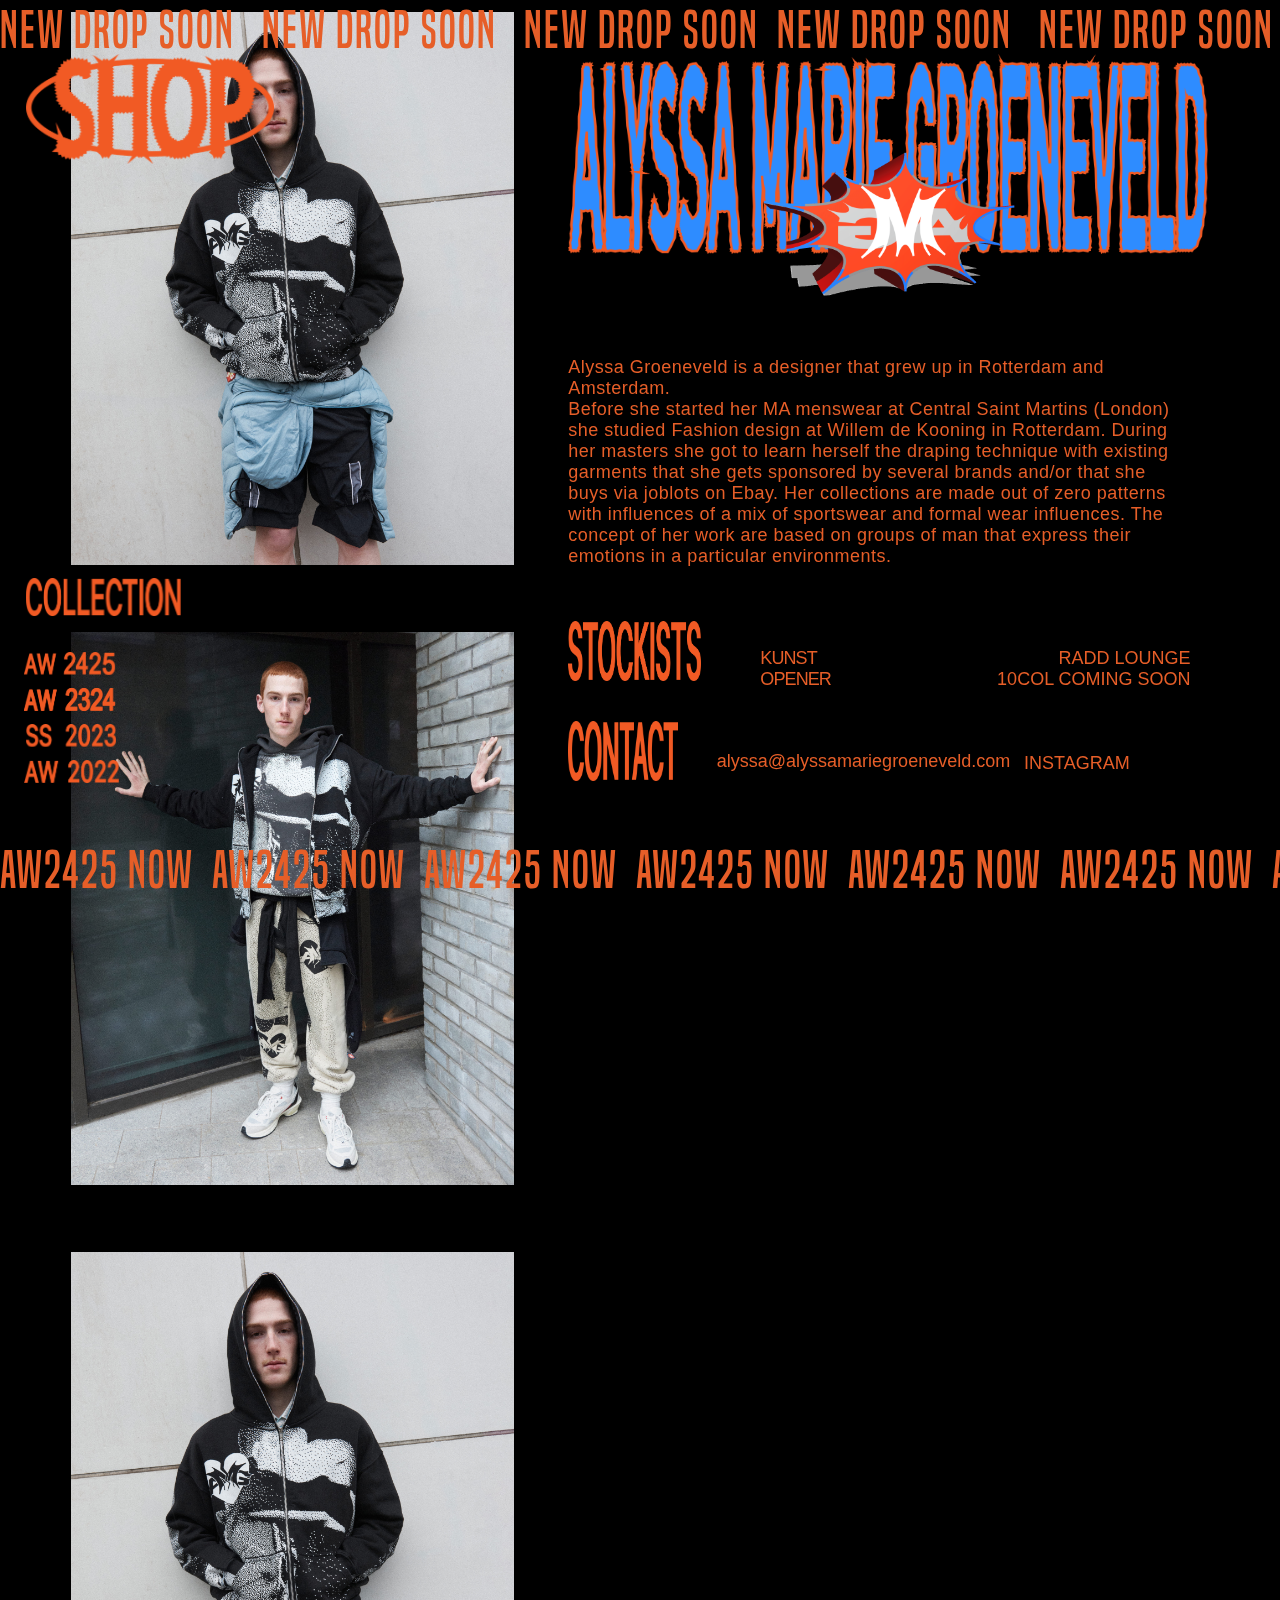
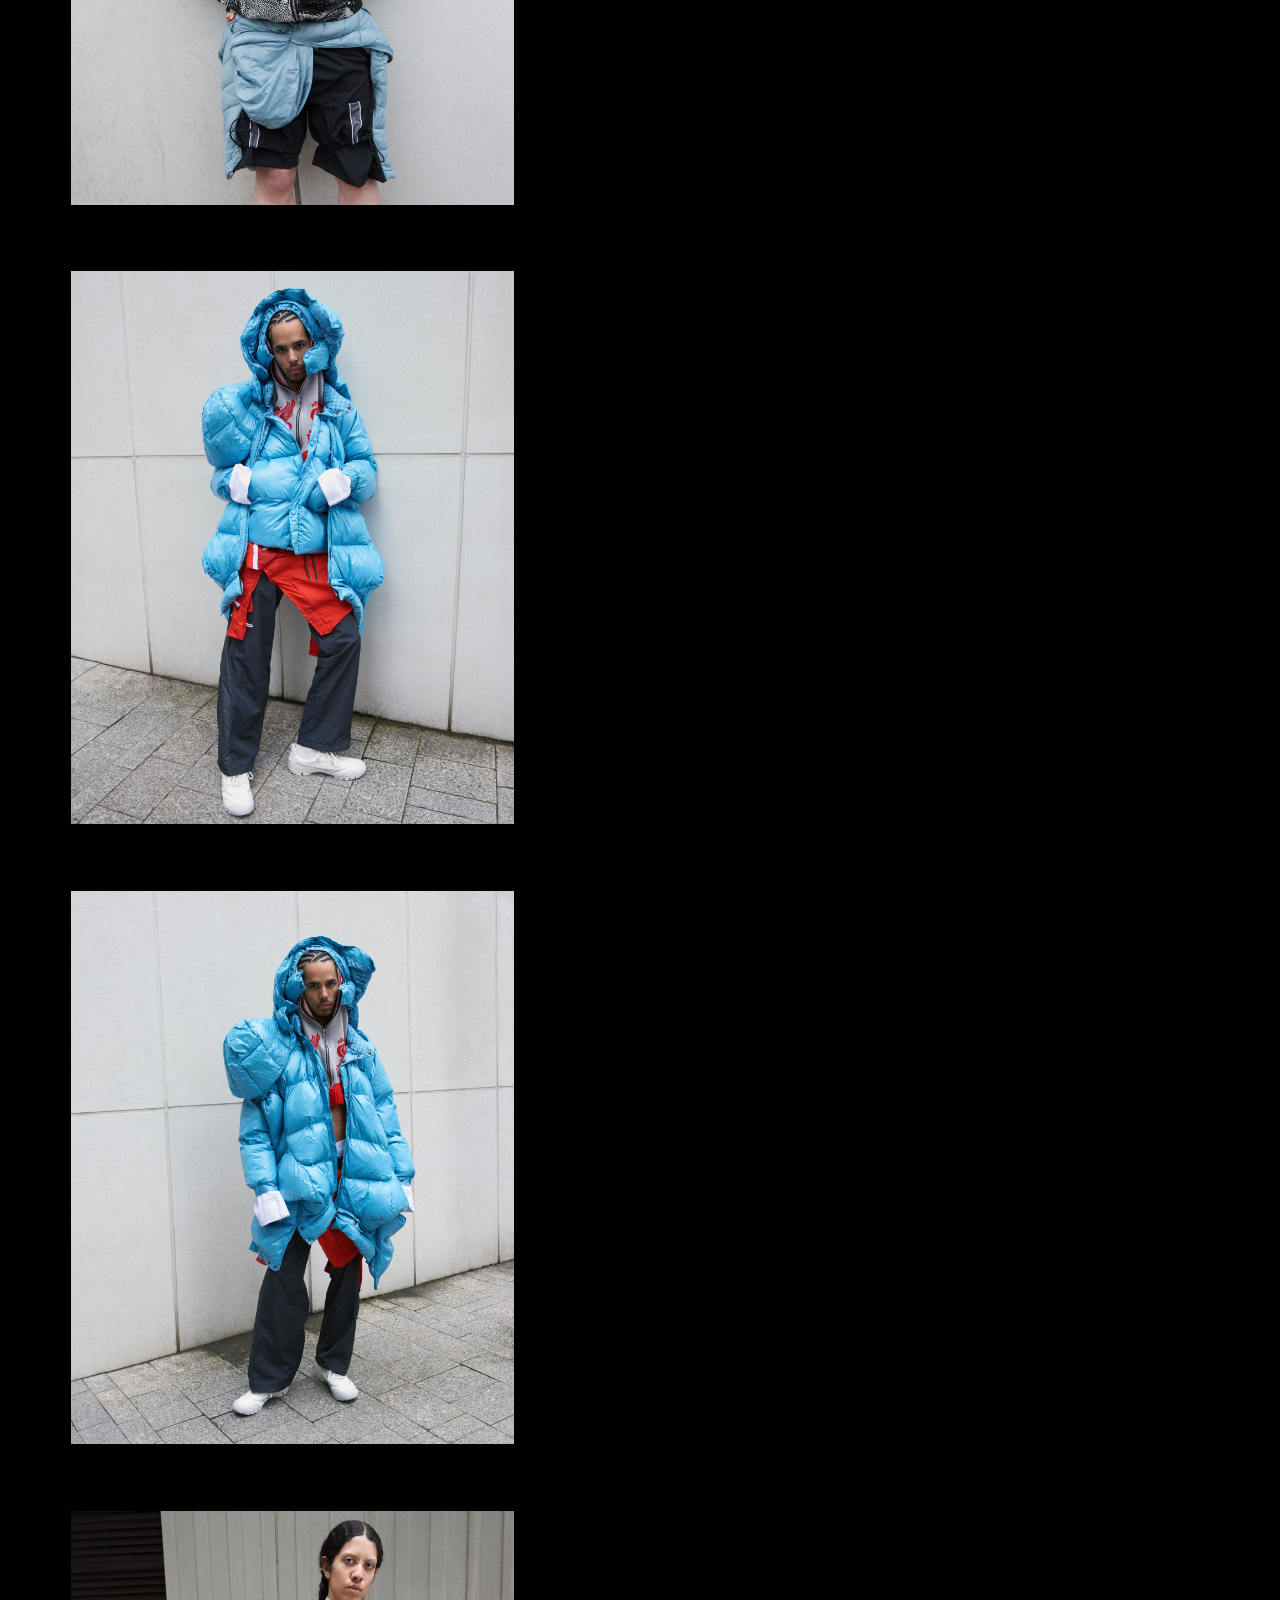
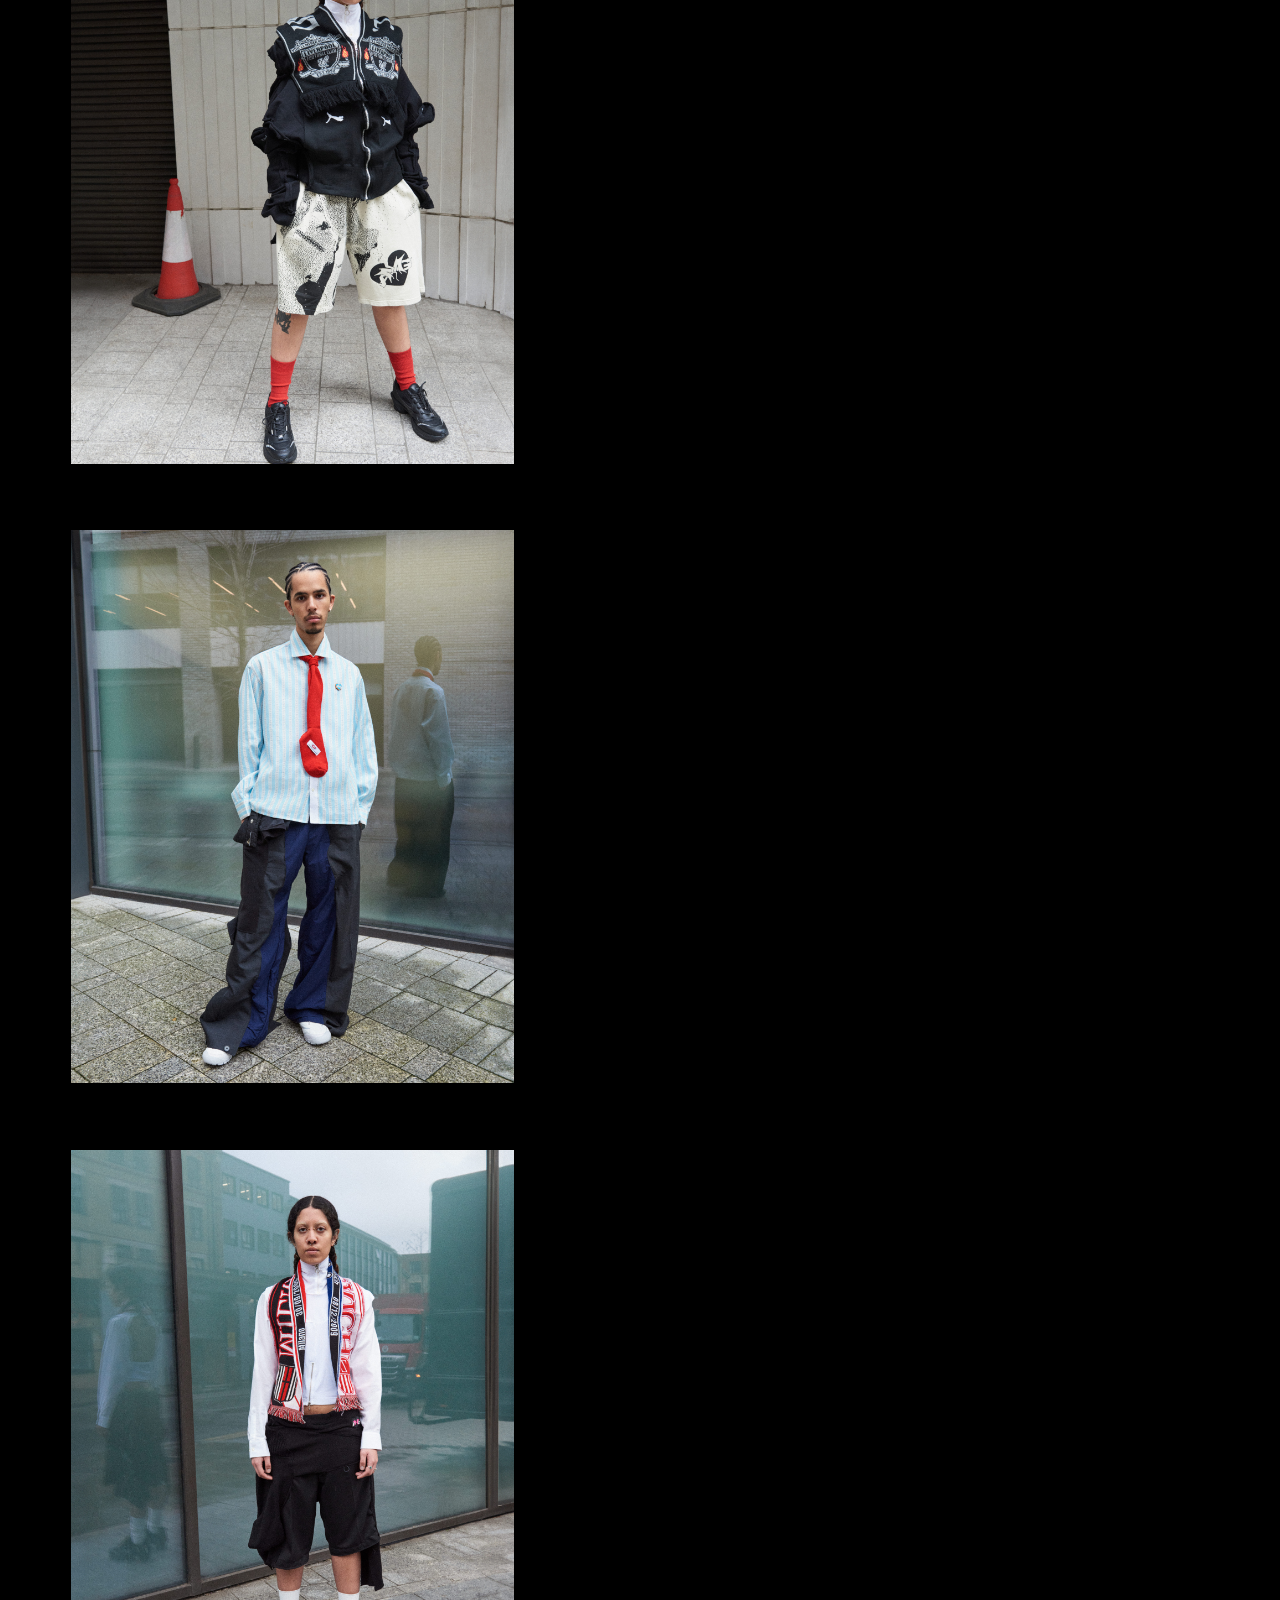
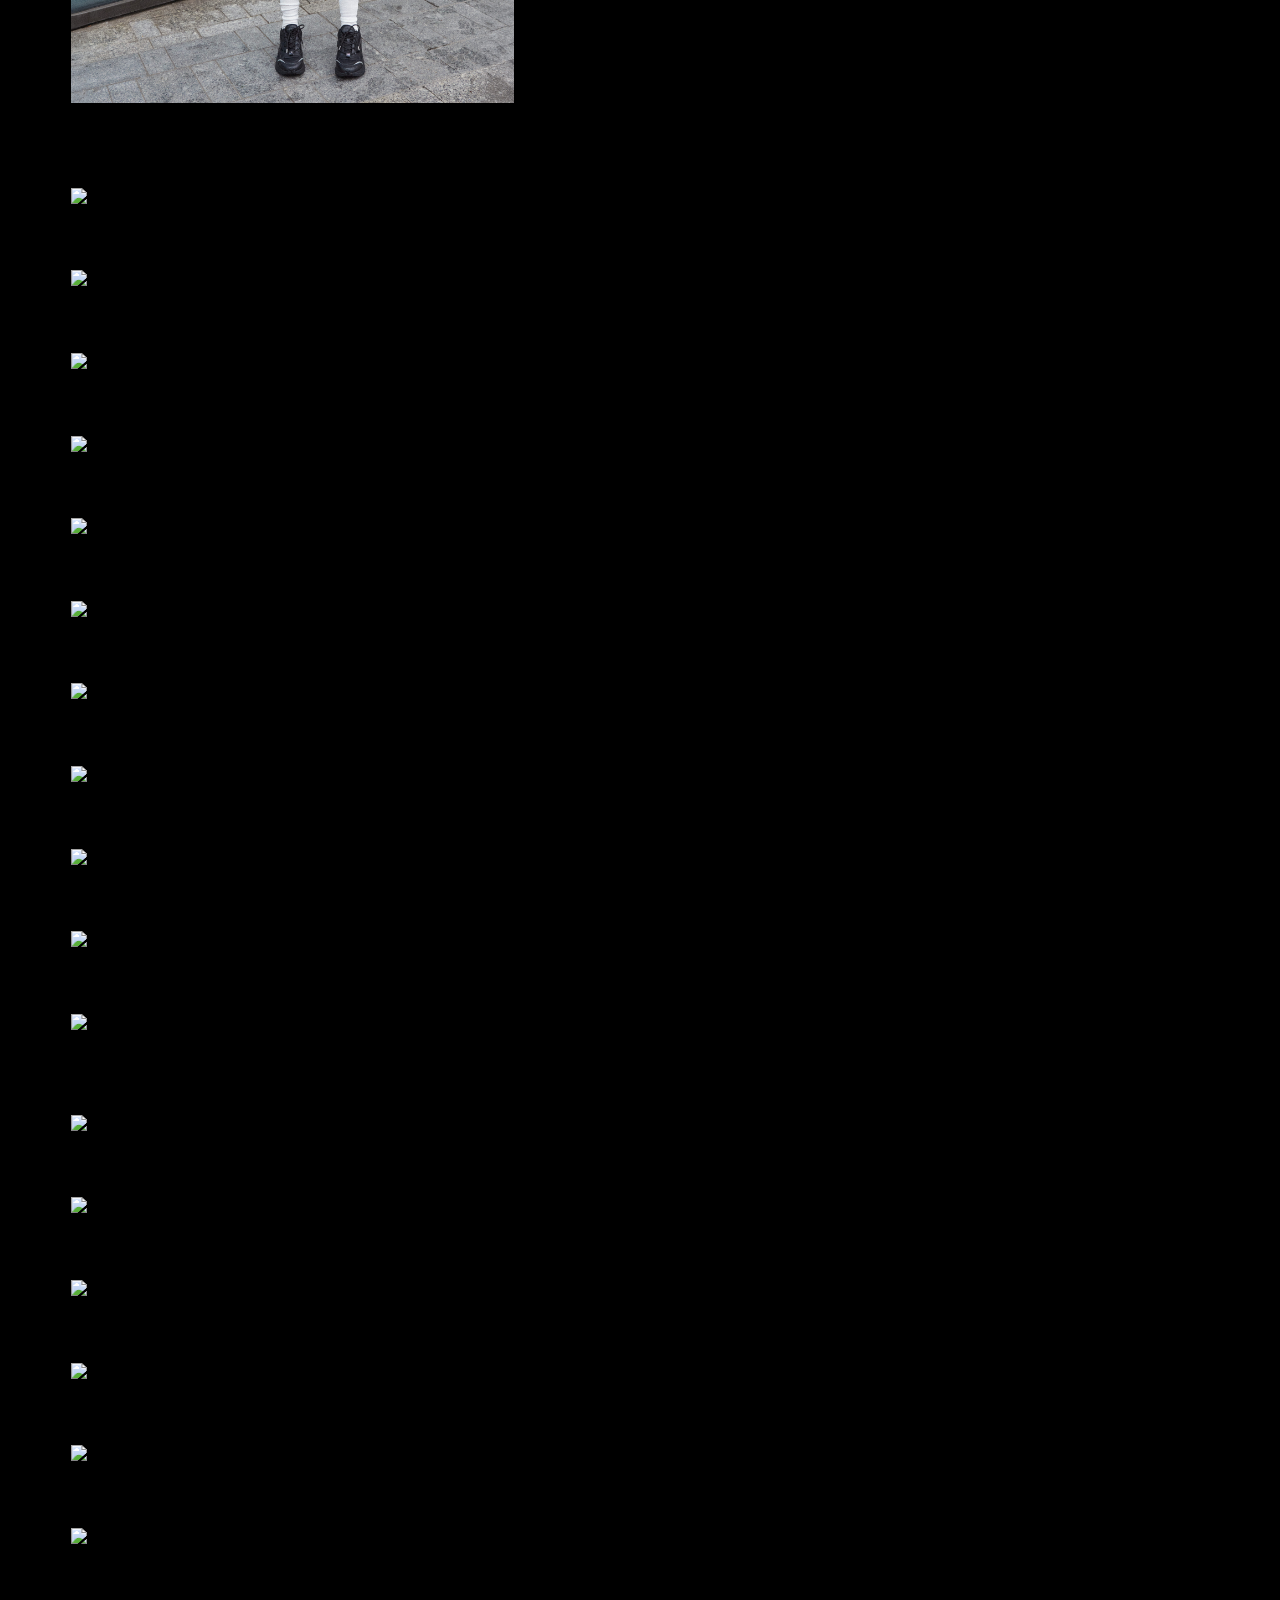
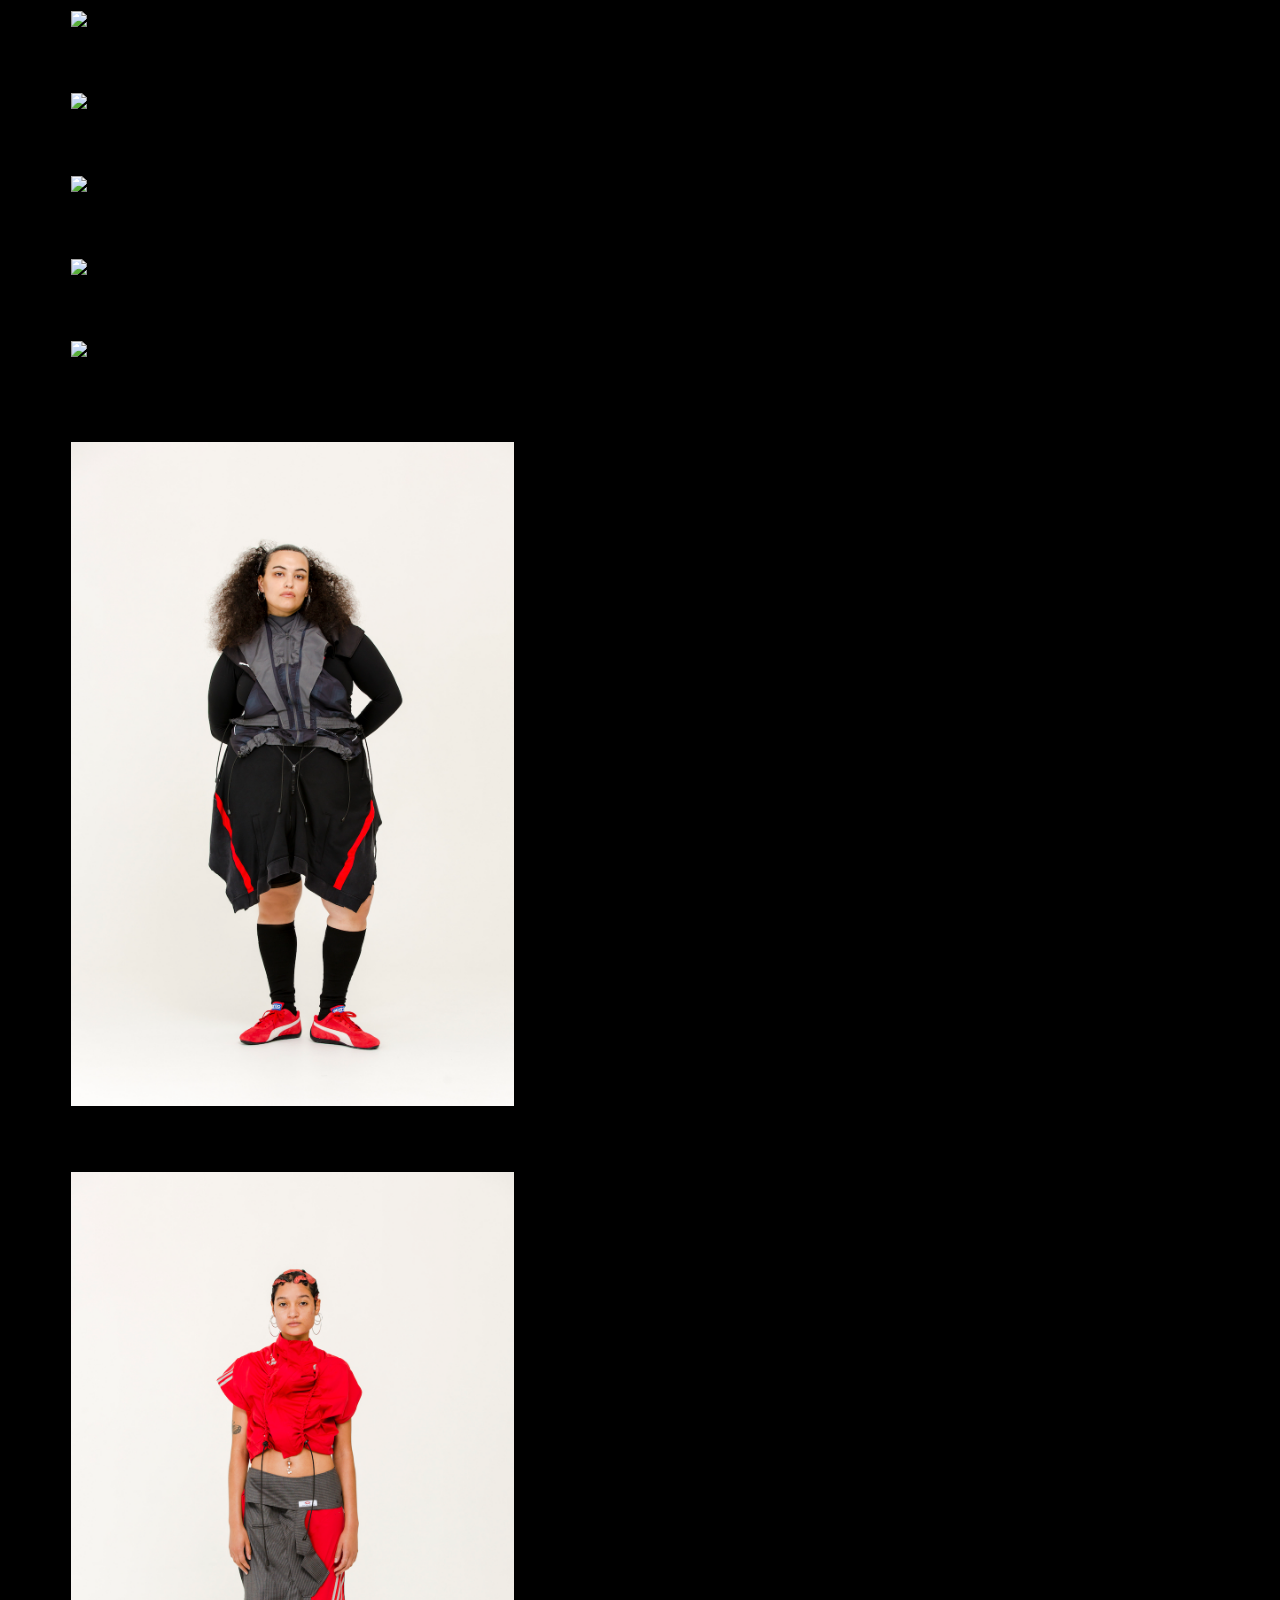
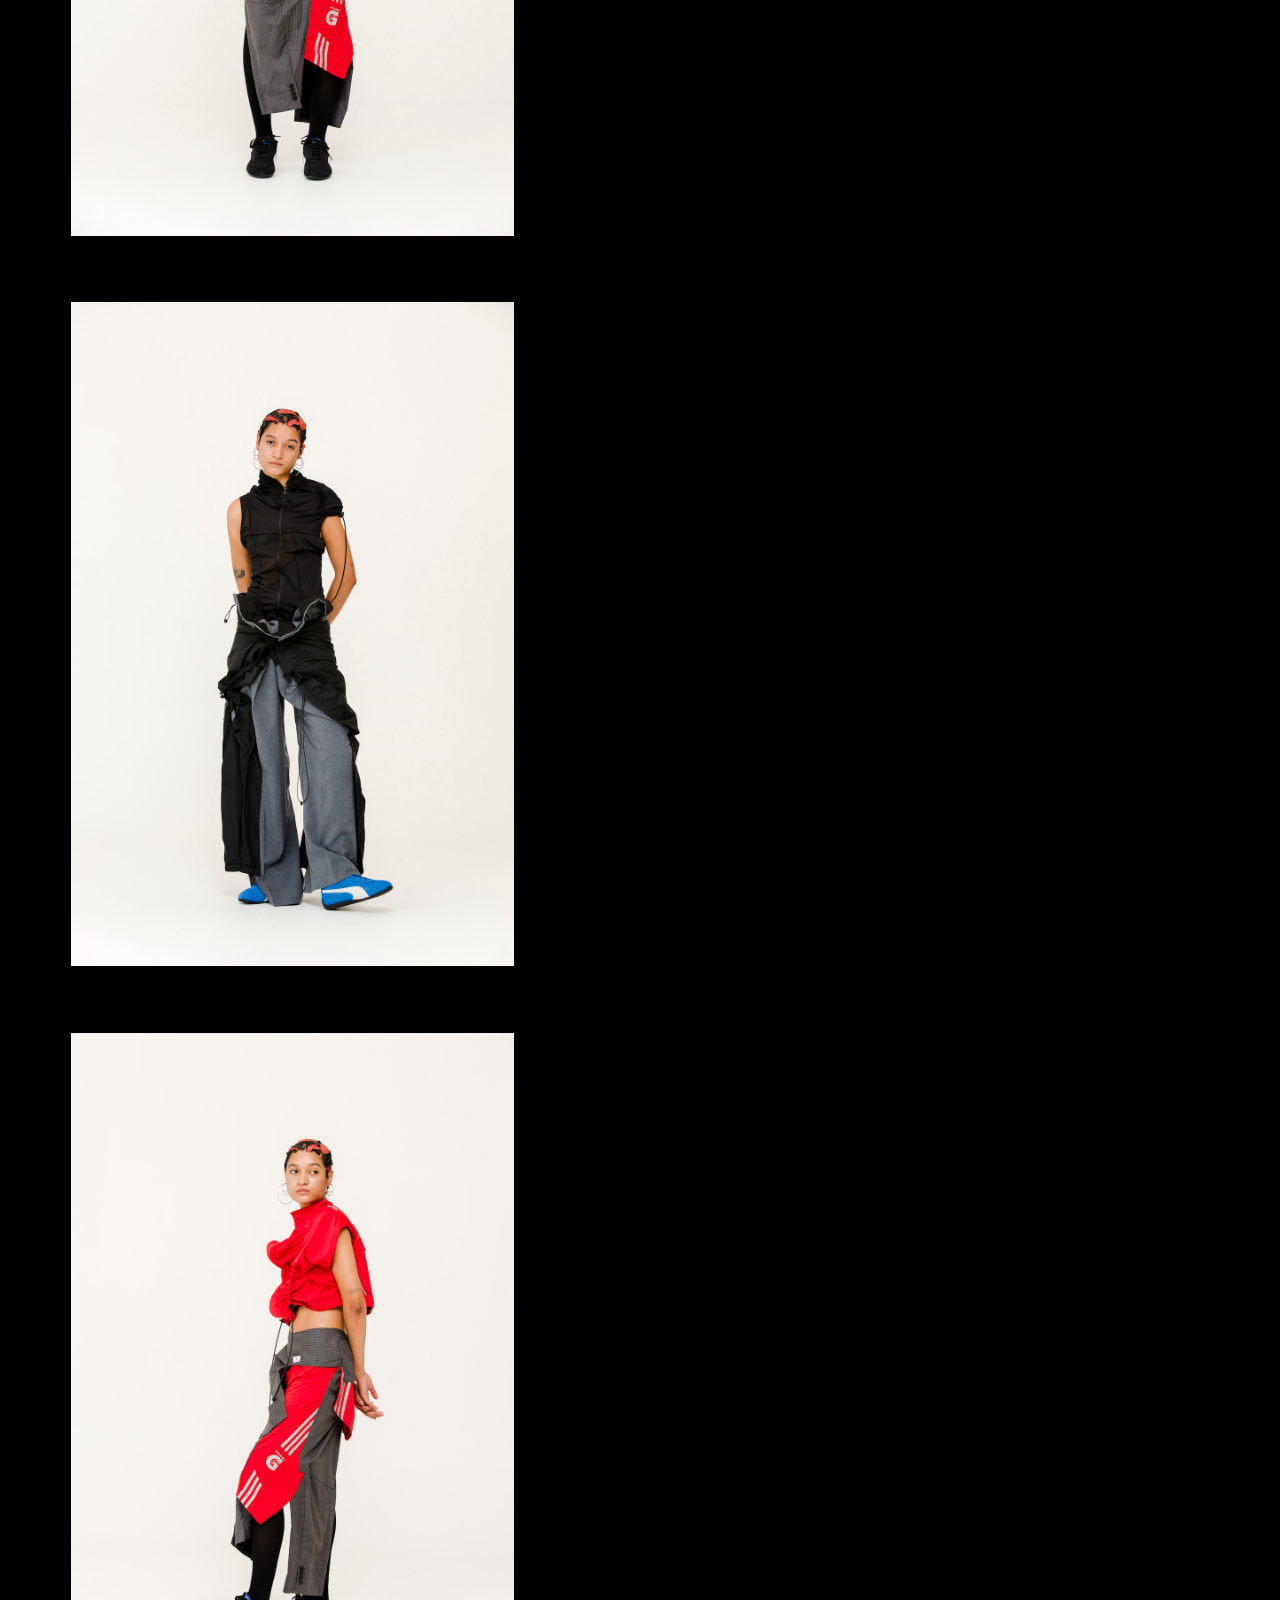
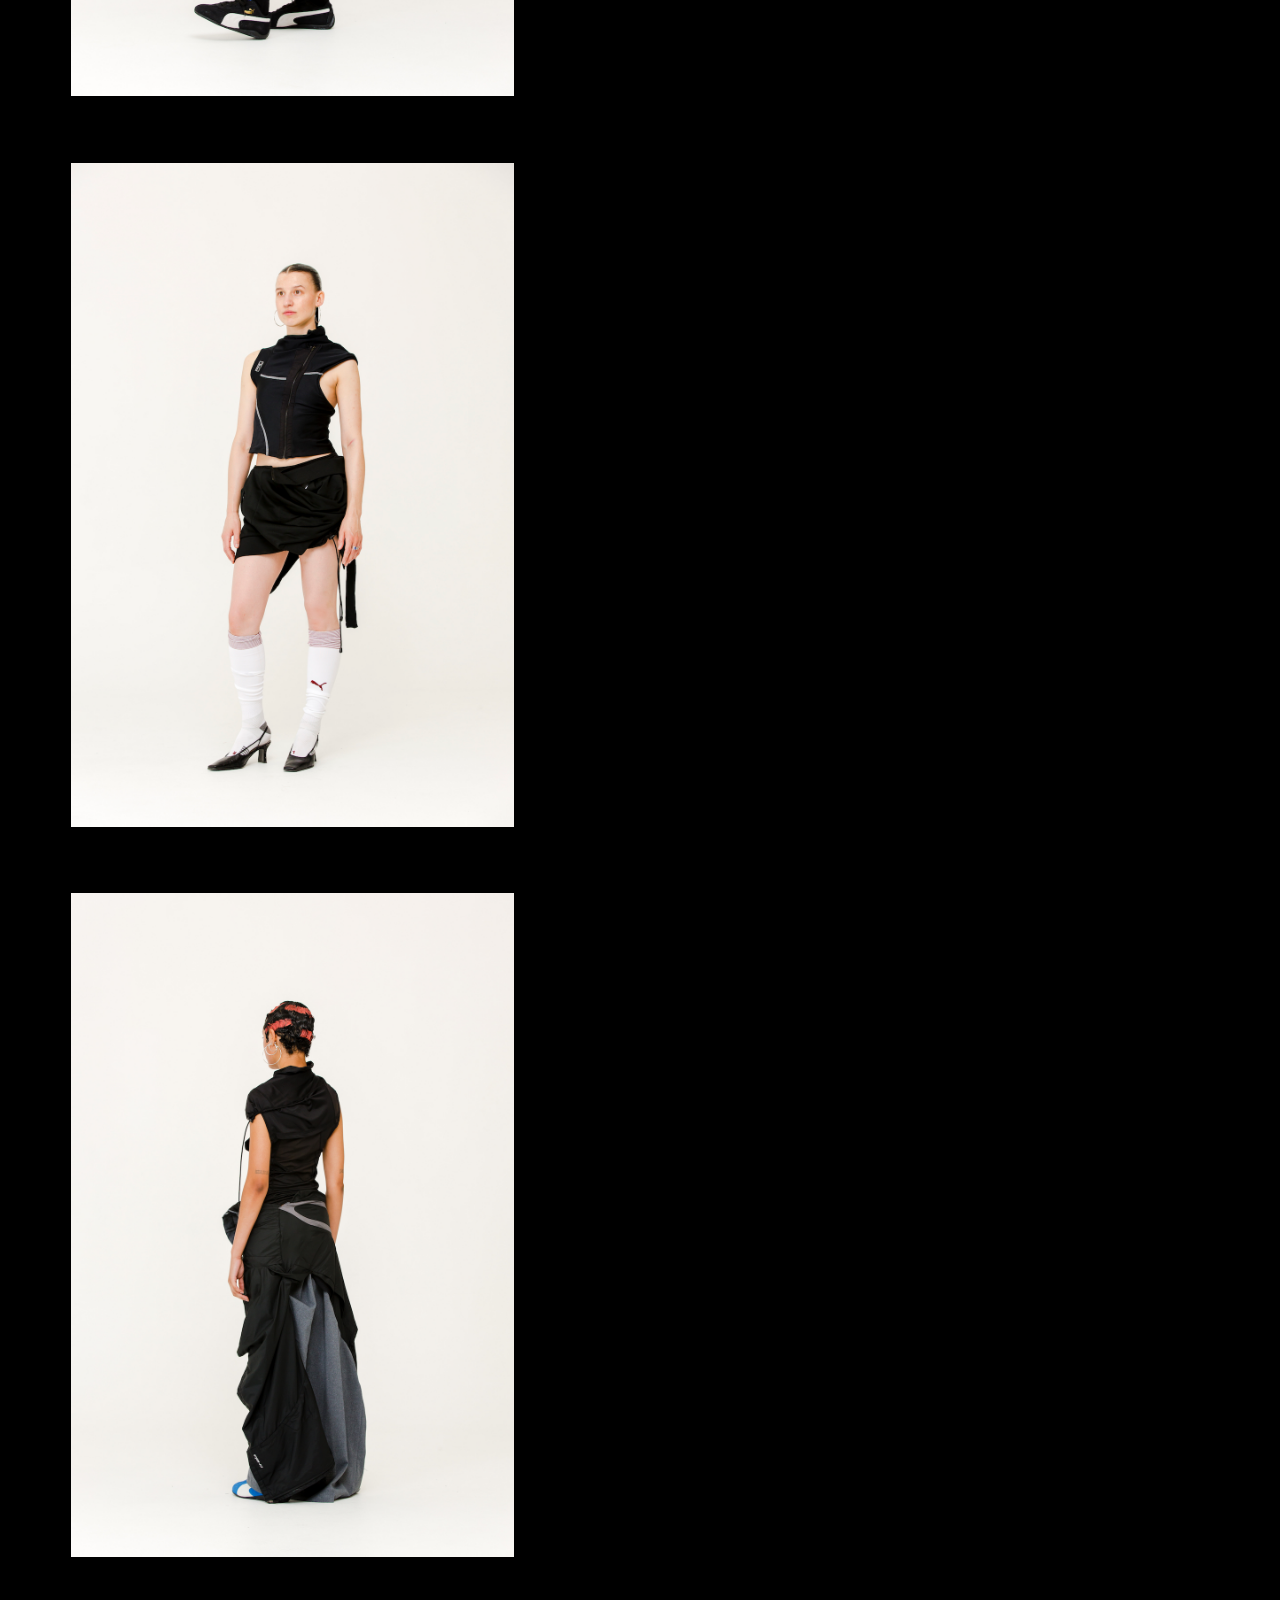
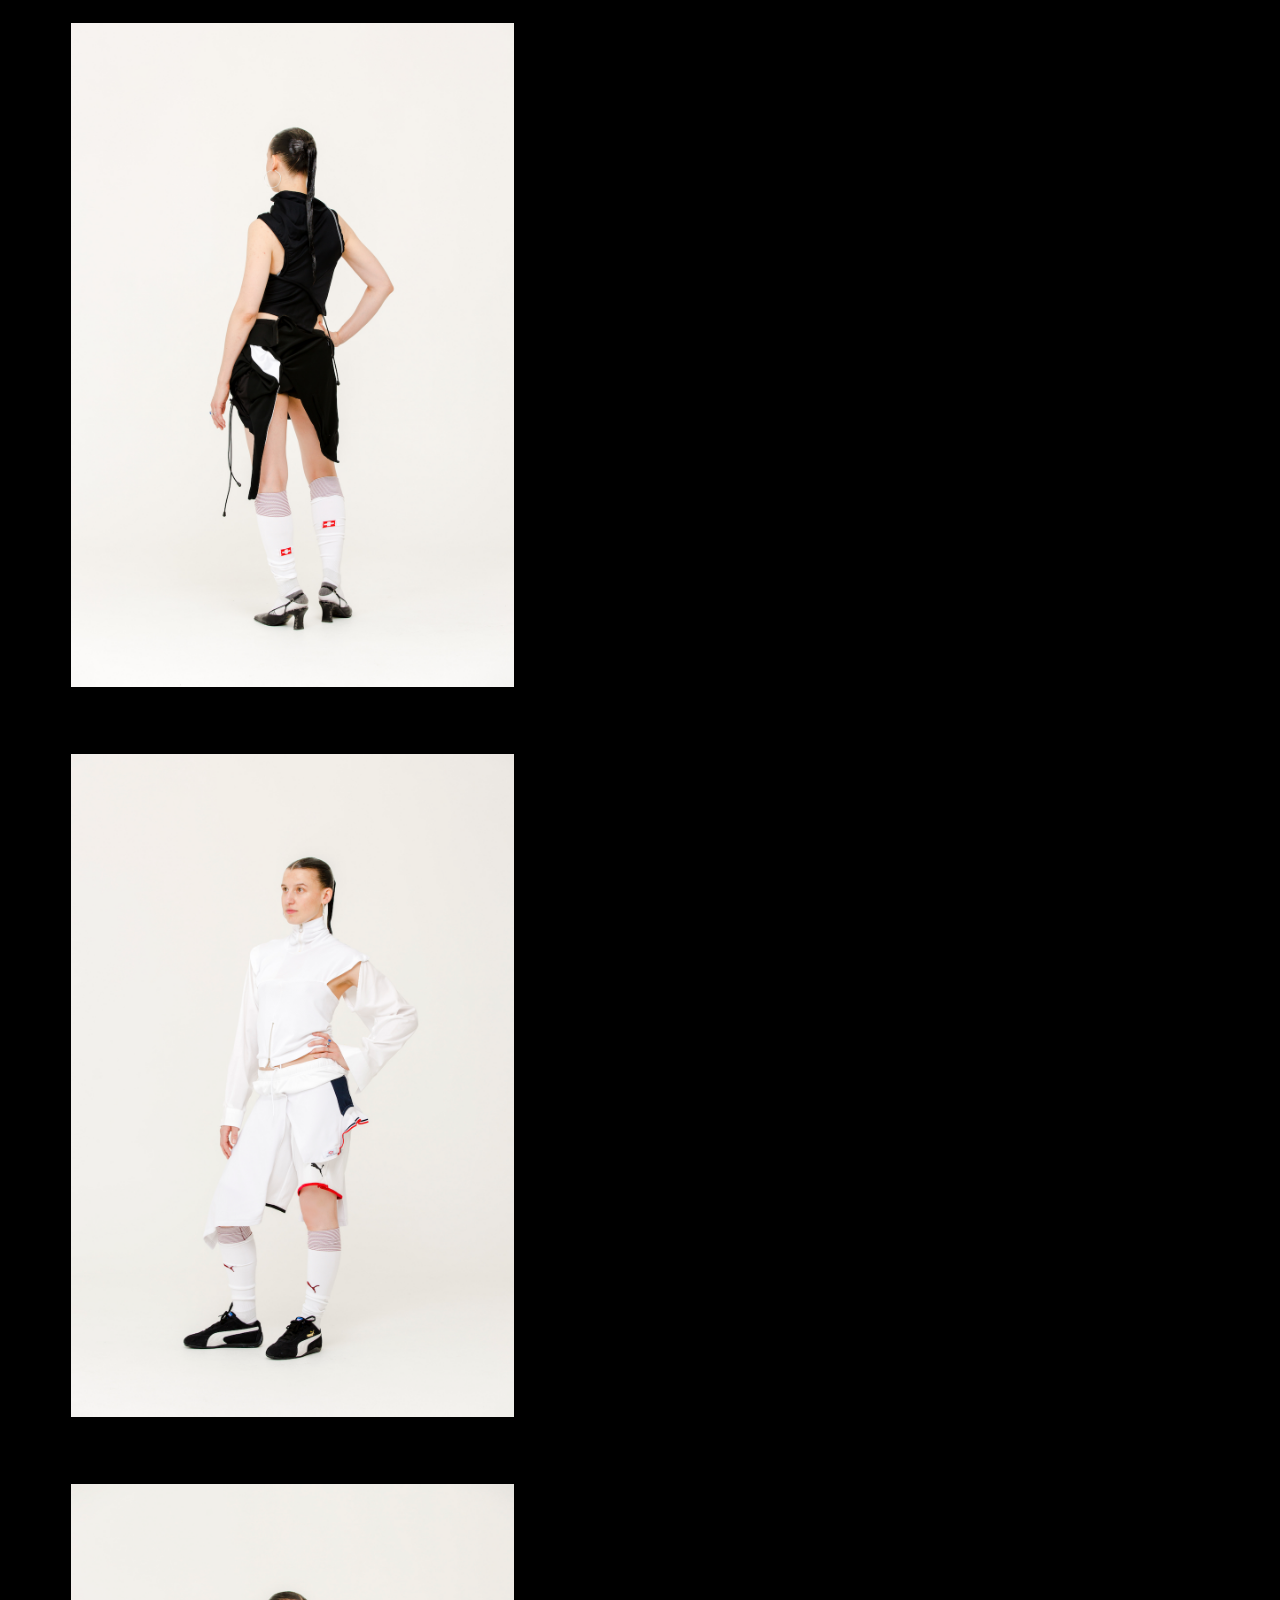
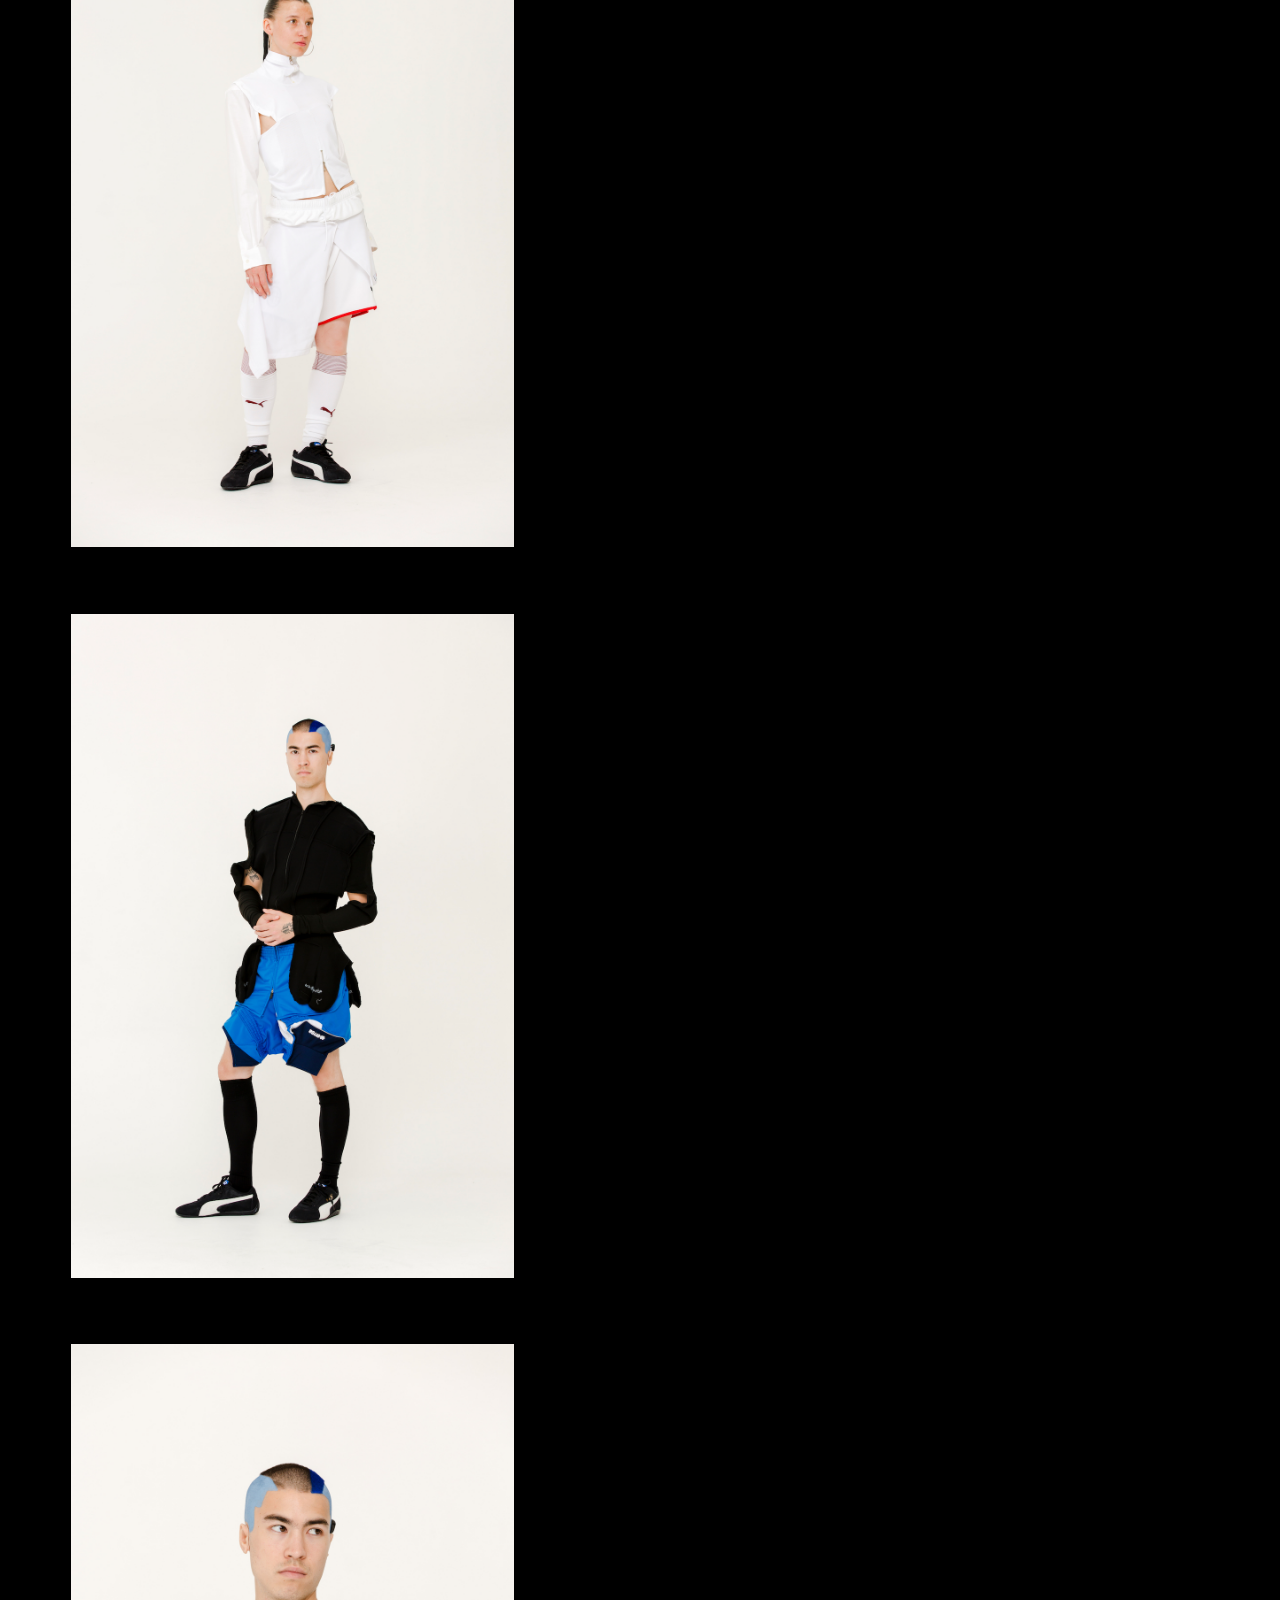
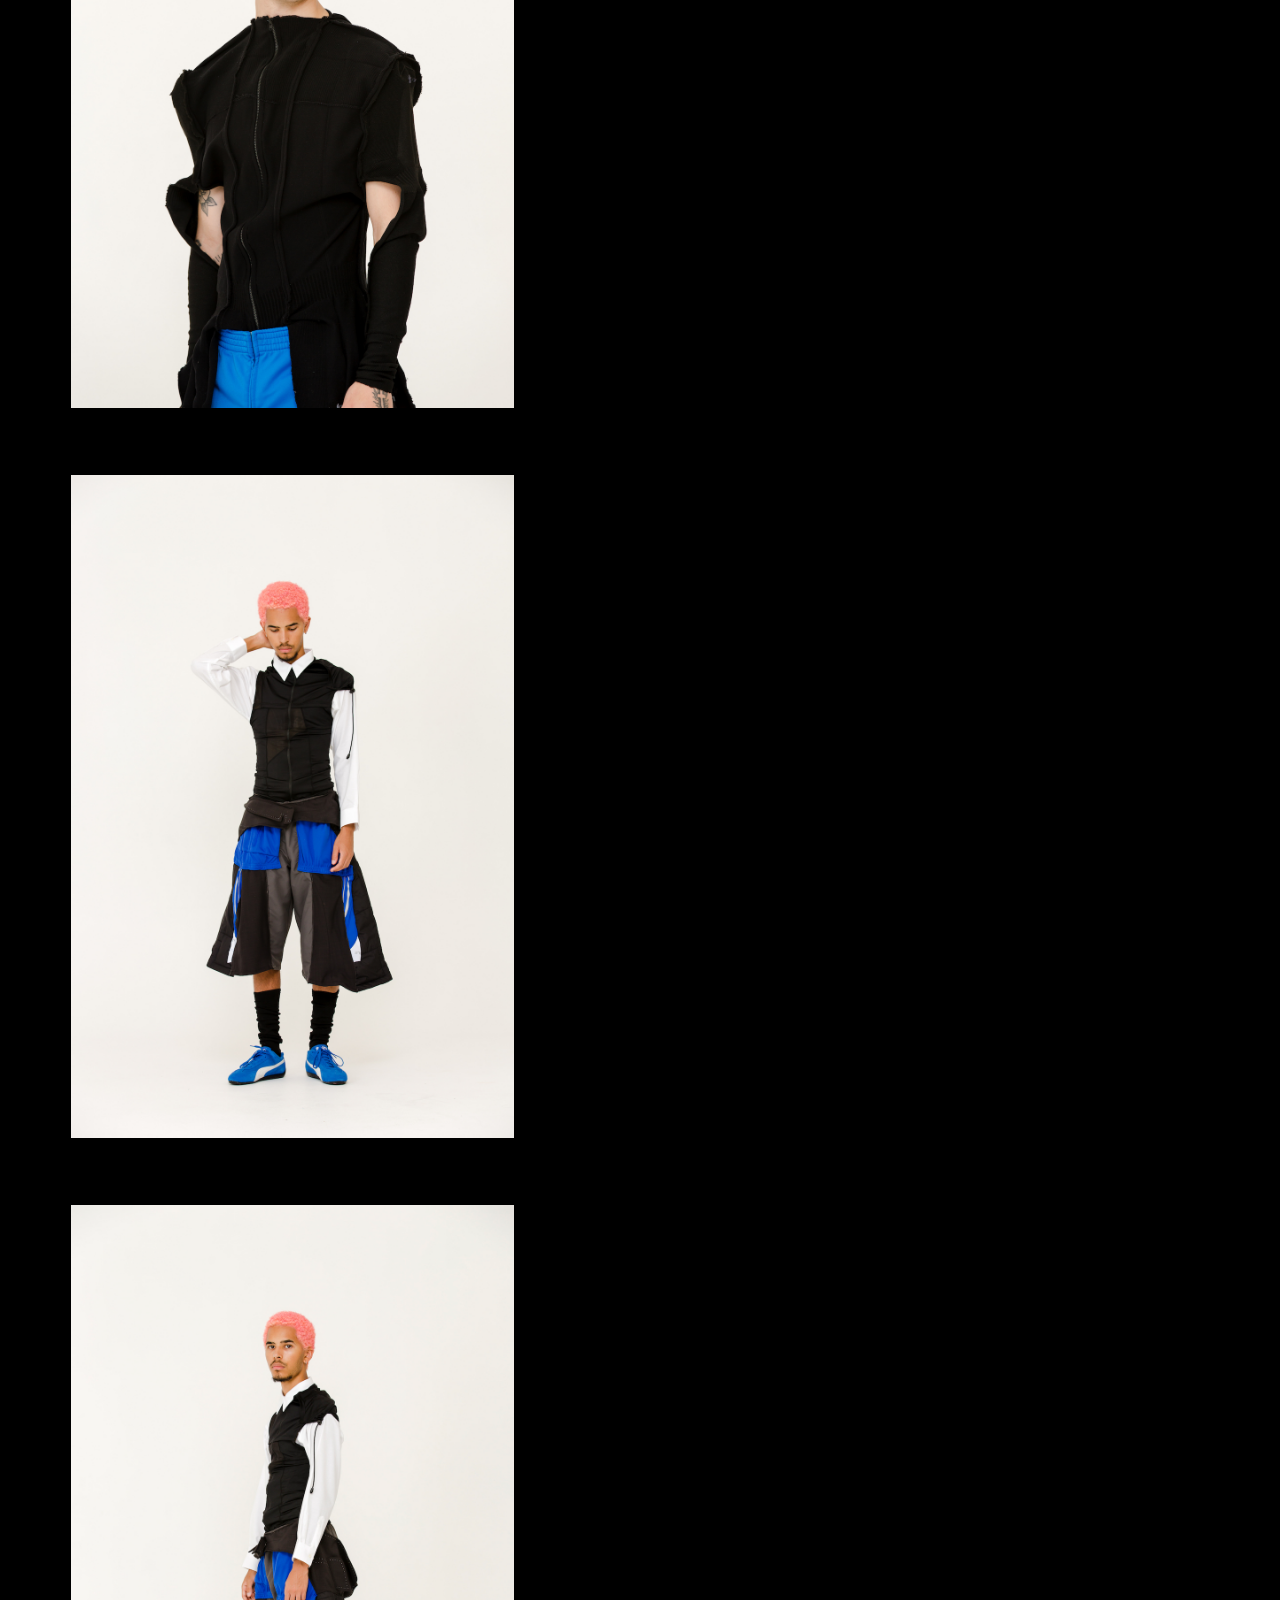
==== index.html @ fc01d242 "Update index.html" ====
<!DOCTYPE html>
<html lang="en">
  <head>
    <meta name="viewport" content="width=device-width, initial-scale=1" />
    <meta charset="UTF-8" />
    <meta http-equiv="X-UA-Compatible" content="IE=edge,chrome=1" />
    <meta http-equiv="Content-Type" content="text/html, charset=utf-8" />
    <meta
      name="viewport"
      content="initial-scale=1.0, maximum-scale=1.0, user-scalable=no"
    />
    <meta
      name="description"
      content="Alyssa Marie Groeneveld &amp; Fashion Designer based in London, UK"
    />
<meta name="facebook-domain-verification" content="kpr8r0lm0dd2lyk3znf61mtd9ds3gl" />
    
    <title>Alyssa Marie Groeneveld</title>
    <link rel="stylesheet" href="style2.css" />
  </head>

  <body>


<div class="container_main"> 

    <div class="container_one">

      <div class="container_logo"> 
      <img class="logo_name" src="image-gallery/big logo.png" />
      <div class="bio">
        <a href="bio.html">
          <img class="logo_animated" src="image-gallery/Alyssalogo_1.gif" />
        </a>
      </div>
      </div>
      
      <p class="block-1-p">
        Alyssa Groeneveld is a designer that grew up in Rotterdam and Amsterdam.
        <br />Before she started her MA menswear at Central Saint Martins
        (London) she studied Fashion design at Willem de Kooning in Rotterdam.
        During her masters she got to learn herself the draping technique with
        existing garments that she gets sponsored by several brands and/or that
        she buys via joblots on Ebay. Her collections are made out of zero
        patterns with influences of a mix of sportswear and formal wear
        influences. The concept of her work are based on groups of man that
        express their emotions in a particular environments.
      </p>

</div>




<div class="container_bottom" >

  <div class="container_stock"> 

      <img class="img-stockists" src="image-gallery/stockistssss.png" />
      <div class="stockists-left">
        <a href="https://kunst.official.ec/categories/5693295"
          style="line-height:5%";>KUNST</a>
        <br />
        <a  href="https://www.openershop.co.kr/category/alyssa-marie-groeneveld/1182/"
         style="line-height:9%"; >OPENER</a>
      </div>
      <div class="stockists-right">
        <a href="hhttps://raddlounge.com/collections/alyssa-marie-groeneveld">RADD LOUNGE</a>
     <br />
        <a href="http://">10COL <span style="font-style:11px">COMING SOON </span> </a>
      </div>

   </div>


   <div class="container_contact"> 
         <img class="img-contact" src="image-gallery/contacttt.png" />
      <div class="email">
        <a href="mailto:alyssa@alyssamariegroeneveld.com"
          >alyssa@alyssamariegroeneveld.com</a>
      </div>
      <div class="instagram">
        <a href="https://www.instagram.com/jow__blob/">INSTAGRAM</a>
      </div>

    </div>


 </div>
</div>

  


<div class="image-container">

   <img
     id="image-AW24"
     src="collectionSS24/AMG AW2435639.jpg"
     class="AW24" />
  
  <br />
  
   <img src="collectionSS24/AMG AW2436444.jpg" class="AW24" /><br />
   <img src="collectionSS24/AMG AW2435639.jpg" class="AW24" /><br />
   <img src="collectionSS24/AMG AW2436695.jpg" class="AW24" /><br />
   <img src="collectionSS24/AMG AW2436671.jpg" class="AW24" /><br />
   <img src="collectionSS24/AMG AW2436568.jpg" class="AW24" /><br />
  <img src="collectionSS24/AMG AW2436333 1.jpg" class="AW24" /><br />
     <img src="collectionSS24/AMG AW2435899.jpg" class="AW24" /><br />
    

<br />


<img
  id="image-2024"
  src="collection4/1-1.jpg"
  class="SS24" />

  <br />
  
   <img src="collection4/2-1.jpg" class="SS24" /><br />
   <img src="collection4/3-6.jpg" class="SS24" /><br />
   <img src="collection4/4-1.jpg" class="SS24" /><br />
   <img src="collection4/5-1.jpg" class="SS24" /><br />
   <img src="collection4/6-6.jpg" class="SS24" /><br />
   <img src="collection4/7-2.jpg" class="SS24" /><br />
  <img src="collection4/AMG1.jpg" class="SS24" /><br />
     <img src="collection4/AMG2.jpg" class="SS24" /><br />
     <img src="collection4/AMG3.jpg" class="SS24" /><br />
   <img src="collection4/AMG4.jpg" class="SS24" /><br />

<br />


  
     <img
        id="image-2324"
        src="collection3/230317_AG_AW2324_01_0019.jpg"
        class="SSW1"
      />

      <br />
      <img src="collection3/230317_AG_AW2324_02_0002.jpg" class="SSW1" /><br />
      <img src="collection3/230317_AG_AW2324_02_0013.jpg" class="SSW1" /><br />
      <img src="collection3/230317_AG_AW2324_04_0008.jpg" class="SSW1" /><br />
      <img src="collection3/230317_AG_AW2324_04_0029.jpg" class="SSW1" /><br />
      <img src="collection3/230317_AG_AW2324_04_0048.jpg" class="SSW1" /><br />
      <img src="collection3/230317_AG_AW2324_04_0072.jpg" class="SSW1" /><br />
      <img src="collection3/230317_AG_AW2324_05_0003.jpg" class="SSW1" /><br />
      <img src="collection3/230317_AG_AW2324_08_0008.jpg" class="SSW1" /><br />
      <img src="collection3/230317_AG_AW2324_08_0037.jpg" class="SSW1" /><br />
      <img src="collection3/230317_AG_AW2324_08_0058.jpg" class="SSW1" /><br />

      <br />

      <img
        id="image-aw23"
        src="collection2-lowres/IMG_3084.JPG"
        alt="SSW1"
        class="SSW1"
      />

      <br />
      <img src="collection2-lowres/IMG_3162.JPG" class="SSW1" /><br />
      <img src="collection2-lowres/IMG_3231.JPG" class="SSW1" /><br />
      <img src="collection2-lowres/IMG_3195.JPG" class="SSW1" /><br />
      <img src="collection2-lowres/IMG_3273.JPG" class="SSW1" /><br />
      <img src="collection2-lowres/IMG_3258.JPG" class="SSW1" /><br />
      <img src="collection2-lowres/IMG_3290.JPG" class="SSW1" /><br />
      <img src="collection2-lowres/IMG_3326.JPG" class="SSW1" /><br />
      <img src="collection2-lowres/IMG_3349.JPG" class="SSW1" /><br />
      <img src="collection2-lowres/IMG_3368.JPG" class="SSW1" /><br />
      <img src="collection2-lowres/IMG_3409.JPG" class="SSW1" /><br />
      <img src="collection2-lowres/IMG_3419.JPG" class="SSW1" /><br />
      <img src="collection2-lowres/IMG_3421.JPG" class="SSW1" /><br />
      <img src="collection2-lowres/IMG_3468.JPG" class="SSW1" /><br />
      <br />

      <img
        id="image-ss23"
        src="image-gallery/00049-Central-Saint-Martins-Fall-22-RTW-London-credit-gorunway.jpg"
        alt="SSW1"
        class="SSW1"
      />

      <br />
      <img
        src="image-gallery/00050-Central-Saint-Martins-Fall-22-RTW-London-credit-gorunway (1).jpg"
        class="SSW1"
      />
      <br />

      <img
        src="image-gallery/00051-Central-Saint-Martins-Fall-22-RTW-London-credit-gorunway (1).jpg"
        class="SSW1"
      />
      <br />
      <img
        src="image-gallery/00052-Central-Saint-Martins-Fall-22-RTW-London-credit-gorunway (1).jpg"
        class="SSW1"
      />
      <br />
      <img
        src="image-gallery/00053-Central-Saint-Martins-Fall-22-RTW-London-credit-gorunway.jpg"
        class="SSW1"
      />
      <br />
      <img
        src="image-gallery/00054-Central-Saint-Martins-Fall-22-RTW-London-credit-gorunway.jpg"
        class="SSW1"
      />

    </div>

    
        <a href="https://alyssamariegroeneveldshop.cargo.site/">
          <img class="button_shop" src="image-gallery/shop new.png"
        /></a>
     
    <div class="sidebar">
      <img class="img-collection" src="image-gallery/collectionnn.png" />

 <div class="SS 2425">
        <a href="#image-AW24">
          <img class="image-AW24" src="image-gallery/image-AW24.png" height="23px" />
        </a>
   </div>
      
 <div class="SS 24">
        <a href="#image-2024">
          <img class="img-N2324" src="image-gallery/2324.png" />
        </a>
   </div>
      
   <div class="SW 2324">
        <a href="#image-2324">
          <img class="img-N2324" src="image-gallery/2324.png" />
        </a>
   </div>
      
      <div class="AW 2022/23">
        <a href="#image-aw23">
          <img class="img-2324" src="image-gallery/ss2023.png" />
        </a>
      </div>

      <div class="SS 2023/24">
        <a href="#image-ss23">
          <img class="img-aw23" src="image-gallery/aw2022.png"
        /></a>
      </div>
    </div>

    <div class="marqueee" id="banner1">
      <div>
        NEW DROP SOON &nbsp; NEW DROP SOON &nbsp;
        NEW DROP SOON &nbsp;
      </div>
      <div>
        NEW DROP SOON &nbsp; NEW DROP SOON &nbsp;
        NEW DROP SOON &nbsp;
      </div>
    </div>

    <div class="marqueee" id="banner2">
     <div>
          AW2425 NOW&nbsp; AW2425 NOW&nbsp; AW2425 NOW&nbsp; AW2425
          NOW&nbsp; AW2425 NOW&nbsp; AW2425 NOW&nbsp; AW2425 NOW&nbsp; AW2425 NOW&nbsp;
        </div>
        <div>
          AW2425 NOW&nbsp; AW2425 NOW&nbsp; AW2425 NOW&nbsp; AW2425 NOW
          &nbsp; AW2425 NOW&nbsp; AW2425 NOWW&nbsp; AW2425 NOW&nbsp; AW2425 NOW&nbsp;
        </div>
    </div>
    </div>
    
  </body>
</html>
---- style2.css ----
html {
  scroll-behavior: smooth;
}

body {
  background-color: black;
  color: rgba(230, 94, 40, 1);
  max-width: 400%;
  overflow-y: scroll;
}
body::-webkit-scrollbar {
  display: none;
}

@font-face {
  font-family: "Built Titling";
 src: 
    url("./font/BuiltTitlingRg-Regular.woff2") format("woff2"),
    url("./font/BuiltTitlingRg-Regular.woff") format("woff");
  font-weight: normal;
  font-style: normal;
  font-display: swap;
}

.marqueee {
  position: fixed;
  left: 0;
  top: 0;
  font-size: 10px;
  white-space: nowrap;
  will-change: transform;
  animation: movementMarquee linear 16s infinite;
}
.marqueee div:last-child {
  position: absolute;
  left: 100%;
  top: 0;
}

@keyframes movementMarquee {
  from {
    transform: translate(0%, 0);
  }
  to {
    transform: translate(-100%, 0);
  }
}

.container_main {
  position: fixed;
  float: left;
  width: 50%;
  left: 44.4%;
  top: 6%;
  bottom: 10%;
  order: 1;
}
.container_one {
  position: fixed;

  float: left;
  width: 50%;
  left: 44.4%;
  top: 6%;
  bottom: 35%;
}

.container_logo {
  position: relative;
}
.bio {
  bottom: 2%;
  position: absolute;
  left: 0;
  width: 100%;
}

.logo_name {
  object-fit: cover;
  position: absolute;
  width: 100%;
  top: 0%;
}

.logo_animated {
  object-fit: cover;
  position: absolute;
  width: 55%;
  max-width: 500px;
  left: 50%;
  top: 20%;
  transform: translate(-50%, 50%);
  z-index: 1;
}
.block-1-p {
  color: rgba(230, 94, 40, 1);
  font-family: Arial, Helvetica, sans-serif;
  font-weight: 300;
  font-size: 18px;
  font-style: normal;
  letter-spacing: 0.5px;
  position: absolute;
  bottom: 0%;
  width: 95%;
}

.container_bottom {
  position: fixed;
  width: 50%;
  left: 44.4%;
  height: 30%;
  top: 69%;
}

.container_stock {
  bottom: 28%;
  width: 100%;
  left: 44.4%;
}

.img-stockists {
  height: 60px;
  left: 0%;
  bottom: 30%;
}

.stockists-left {
  font-family: Arial, Helvetica, sans-serif;
  font-size: 18px;
  letter-spacing: -0.9px;
  position: absolute;
  left: 30%;
  color: rgba(230, 94, 40, 1);
  text-decoration: none;
  text-align: left;
  top: 10%;
}

.stockists-right {
  font-family: Arial, Helvetica, sans-serif;
  font-size: 18px;
  position: absolute;
  text-align: right;
  left: 67%;
  color: rgba(230, 94, 40, 1);
  text-decoration: none;
  top: 10%;
}

.container_contact {
  width: 100%;
  position: absolute;
  height: 74px;
  left: 0%;
  bottom: 40%;
}

.img-contact {
  position: absolute;
  height: 60px;
  left: 0%;
  bottom: 3%;
}

.email {
  left: 56%;
  bottom: 7%;
  font-family: Arial, Helvetica, sans-serif;
  font-weight: 400;
  font-size: 18px;
  line-height: 25px;
  position: fixed;
  bottom: 14%;
}

.instagram {
  bottom: 14%;
  font-family: Arial, Helvetica, sans-serif;
  font-size: 18px;
  position: fixed;
  text-align: right;
  left: 80%;
  color: rgba(230, 94, 40, 1);
  text-decoration-line: none;
}

#banner1 {
  color: rgba(230, 94, 40, 1);
  font-family: "Built Titling";
  direction: left;
  font-style: normal;
  font-size: 50px;
  letter-spacing: 2px;
  white-space: nowrap;
  pointer-events: none;
}

.button_shop {
  float: left;
  visibility: show;
  object-fit: cover;
  position: fixed;
  height: 110px;
  left: 2%;
  top: 6%;
}

.image-container {
  float: left;
  width: 35%;
  margin-left: 5%;
}
.image-container img {
  width: 100%;
  height: auto;
  margin-top: 1%;
  margin-bottom: 10%;
  display: flex;
  order: 2;
}
/* .SSW1 {
  width: 649px;
  height: 924px;
  left: 90px;
  top: 25px;
  position: relative;
} */

.img {
  position: relative;
  width: 679px;
  height: 966px;
  float: none;
  top: 9%;
}

.sidebar {
  position: fixed;
  bottom: 31%;
  left: 2%;
  display: flex;
}


.image-AW24 {
  position: fixed;
  left: 1.9%;
  height: 23px;
  bottom: 25%;
}
.image-2024 {
  position: fixed;
  left: 1.9%;
  height: 23px;
  bottom: 21%;
}

.img-N2324 {
  position: fixed;
  left: 1.9%;
  height: 23px;
  bottom: 21%;
}

.img-2324 {
  position: fixed;
  left: 2%;
  height: 23px;
  bottom: 17%;
}

.img-aw23 {
  position: fixed;
  left: 1.9%;
  height: 23px;
  bottom: 13%;
}


.img-collection {
  height: 38px;
  margin-bottom: 5px;
}

#banner2 {
  color: rgba(230, 94, 40, 1);
  top: auto;
  bottom: 0%;
  font-family: "Built Titling";
  direction: left;
  font-style: normal;
  font-size: 50px;
  letter-spacing: 2px;
  white-space: nowrap;
  pointer-events: none;
}

a {
  text-decoration: none;
  color: rgba(230, 94, 40, 1);
  text-decoration-color: none;
}
@media (min-width: 575.98px) {
  .hide-desktop {
    display: none !important;
  }
}

/* mobile */
@media (max-width: 575.98px) {
  .hide-mobile {
    display: none !important;
  }

  .container_main {
    order: 1;
    display: flex;
    width: 90%;
    position: relative;
    left: 3%;
    justify-content: center;
    margin: auto;
    flex-wrap: wrap;
  }

  .container_one {
    order: 1;
    display: flex;
    width: 90%;
    position: relative;
    left: 3%;
    justify-content: center;
    margin-top: 55%;
  }

  .container_logo {
    position: relative;
  }

  .block-1-p {
    position: relative;
    bottom: auto;
    font-size: 12px;
    font-style: normal;
    letter-spacing: 0.5px;
    top: auto;
    width: 90%;

  }

  .stockists-left { 
    margin-left: 8%;
    font-size: 11px;
    
  }

  .stockists-right {
    font-size:11px ;
    margin-right: 0%;
  }

.email {
    left: 45%;
    font-size: 11px;
    line-height: 25px;
    position: relative;
    bottom: 35%;
}

.instagram {
display: none;

}

  .sidebar { display: none; }

.container_contact {
  position: relative;
  top: auto;
    bottom: auto;
    left: auto;
    width: 80%;
}

  .container_bottom {
    position: relative;
    top: auto;
    bottom: auto;
    left: auto;
    width: 80%;
    order: 2;
    margin-top: 8%;
  }

  .img-contact {
    position: relative;
    left: auto;
    bottom: auto;
    height: 50%;
    margin-top: 5%;
  }

  .button_shop {
    margin-bottom: 3%;
    position: fixed;
    left: 8%;
    height: 10%;
    margin-top: 120%;
  }
  .image-container {
    width: 90%;
    order: 2;
    position: relative;
    justify-content: center;
 
  }


  .img-stockists {

    height: 40px;
    left: 0%;
    bottom: 30%;
  }
  .container_logo {
    position: fixed;
    top: 8%;
    width: 90%;
    display: flex;
    z-index: 5;
  }
}

.logo_name {
  object-fit: cover;
  position: absolute;
  width: 100%;
  top: 0%;
  align-items: center;
}

.logo_animated {
  object-fit: cover;
  position: absolute;
  align-items: center;
  /* left: 50%;
  top: 20%;
  transform: translate(-50, 0); */
}



.banner1 {
  color: rgba(230, 94, 40, 1);
  font-family: "Built Titling";
  direction: left;
  font-style: normal;
  font-size: 10px;
  letter-spacing: 2px;
  white-space: nowrap;
  pointer-events: none;
}



@media (min-width: 768px) and (max-width: 1024px) {
  /* CSS */
}
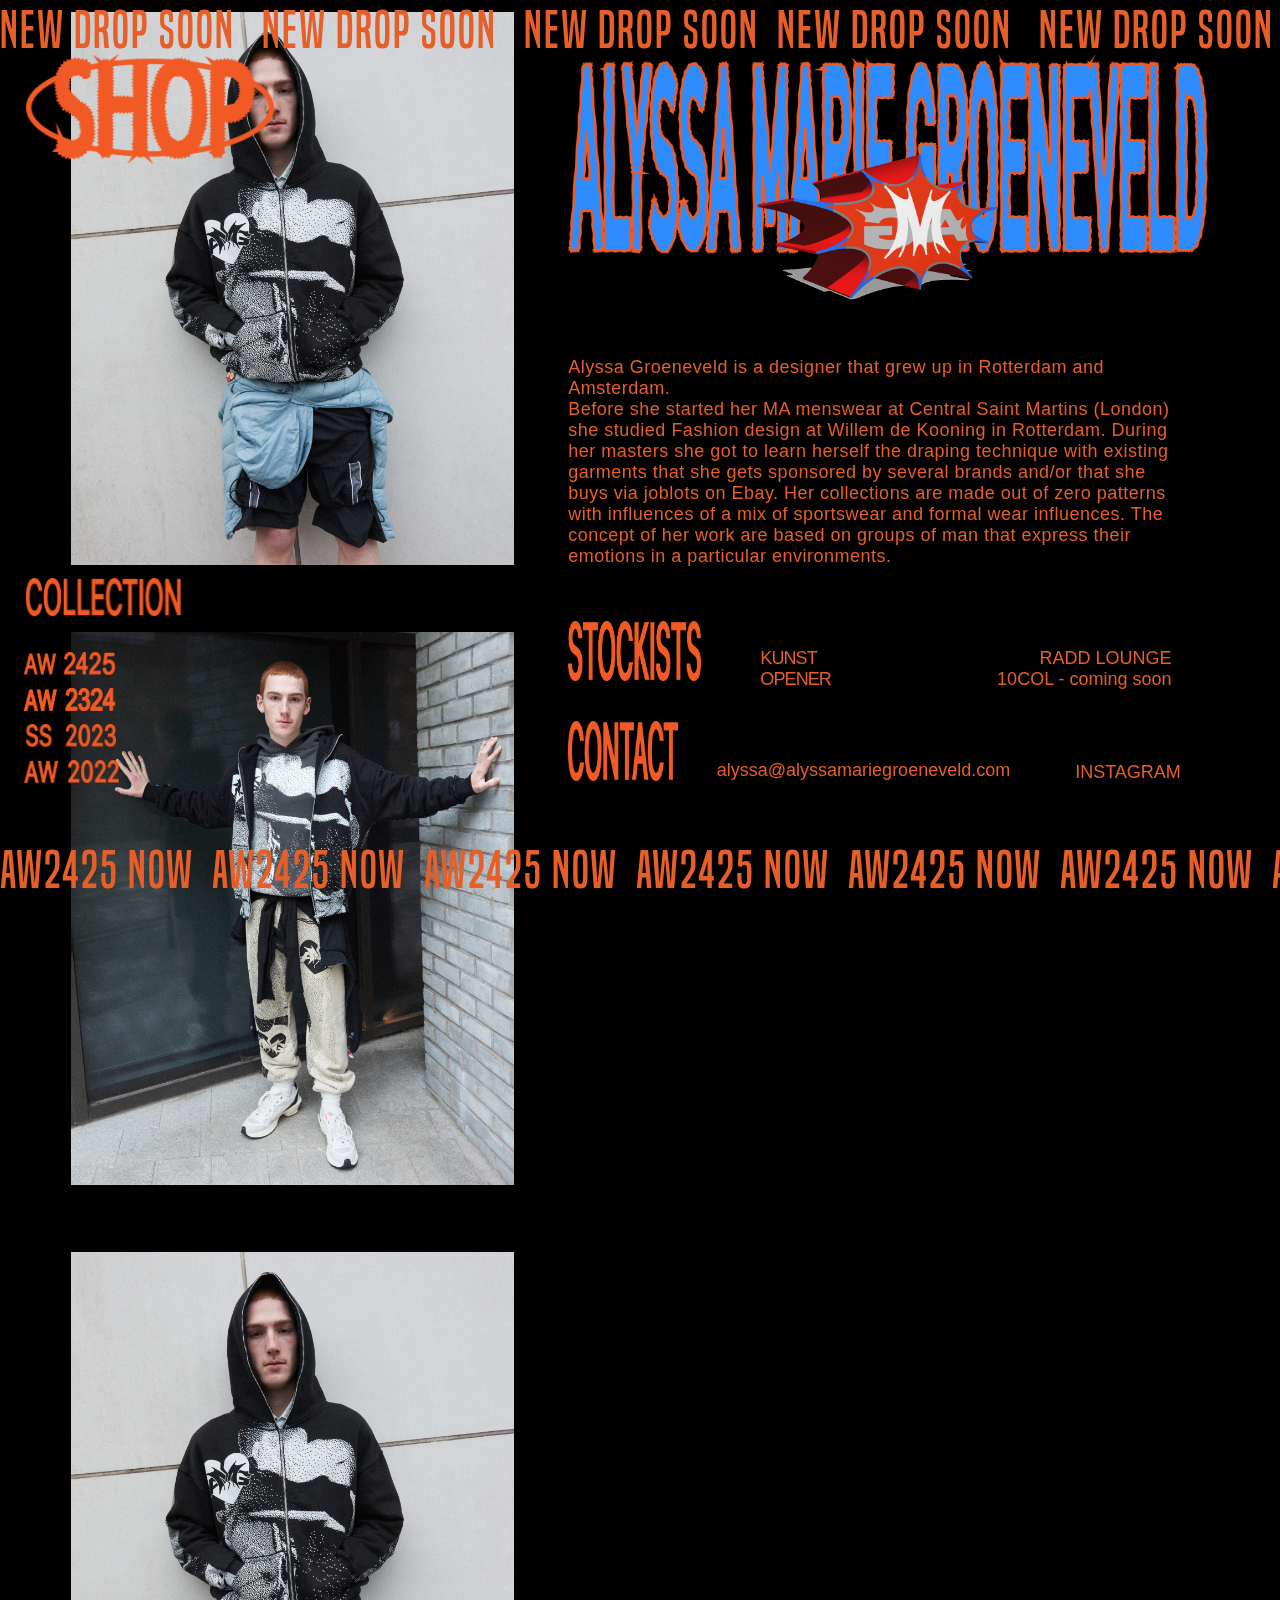
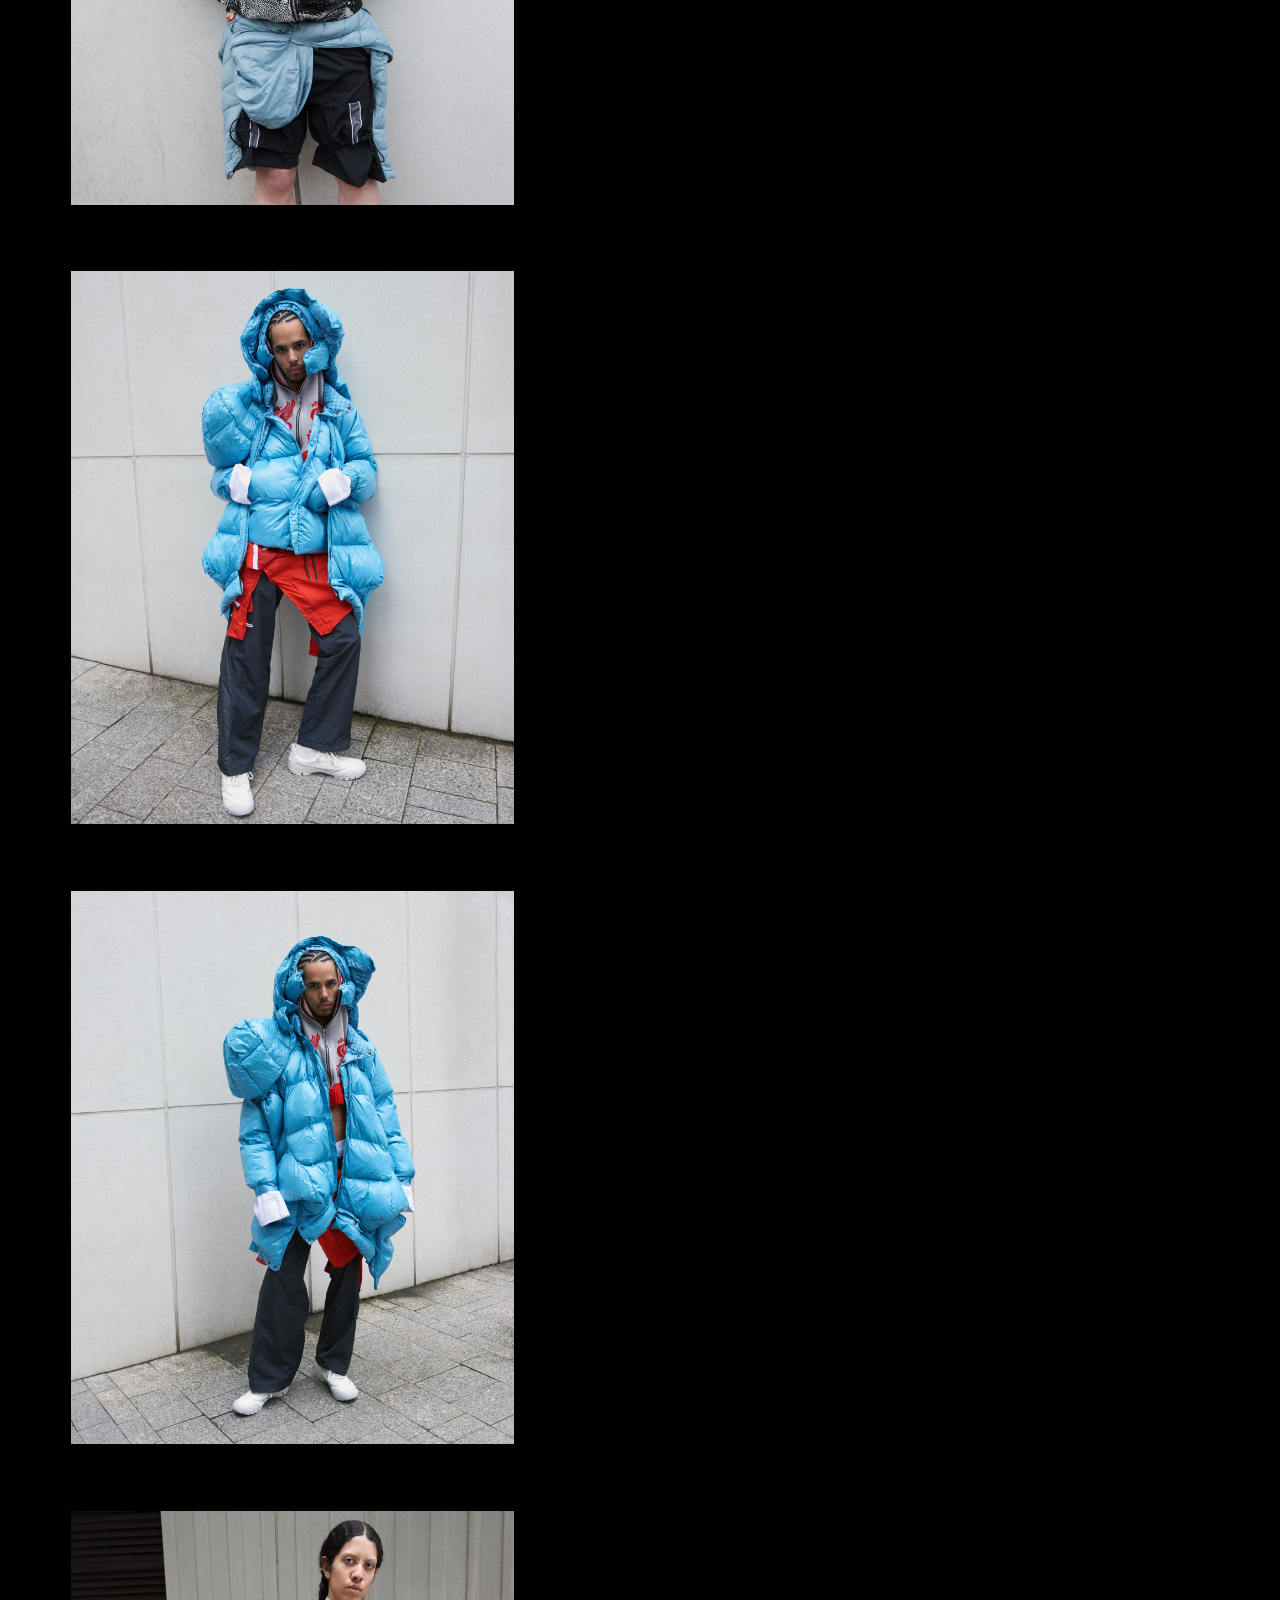
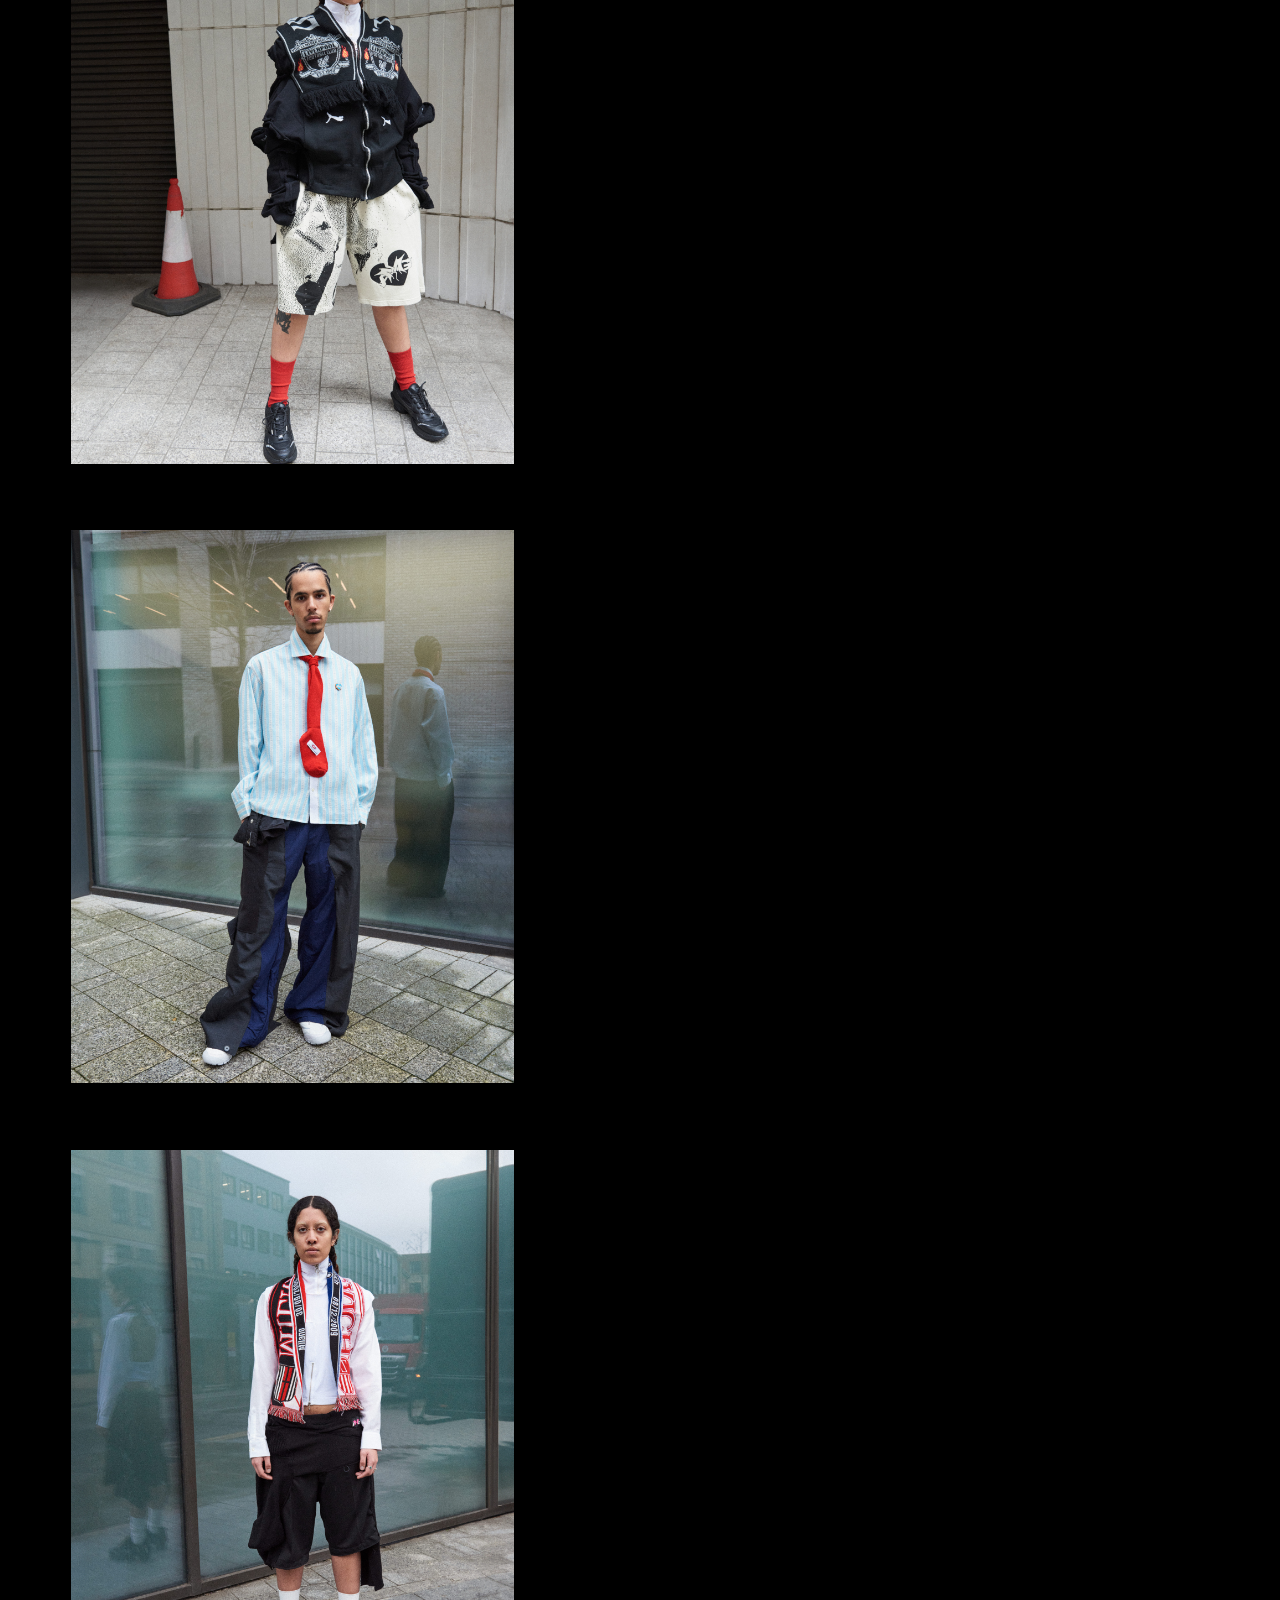
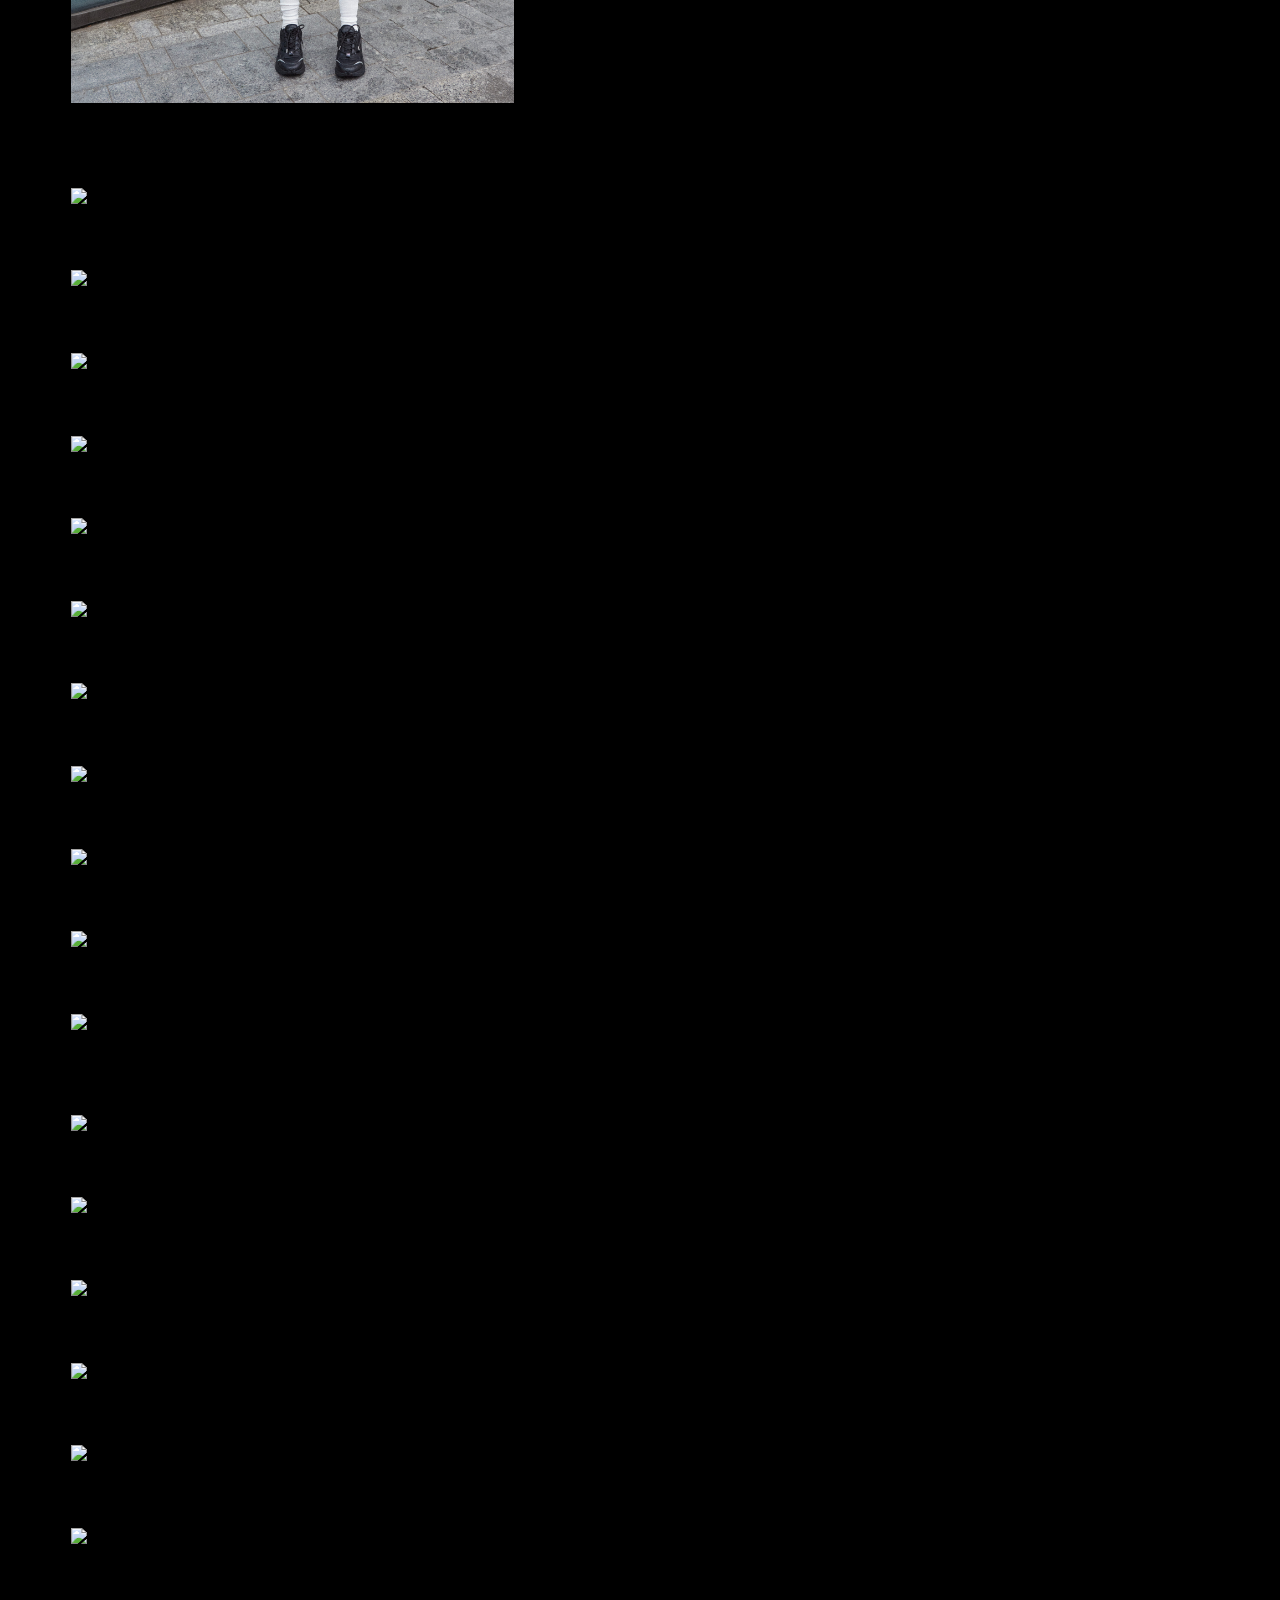
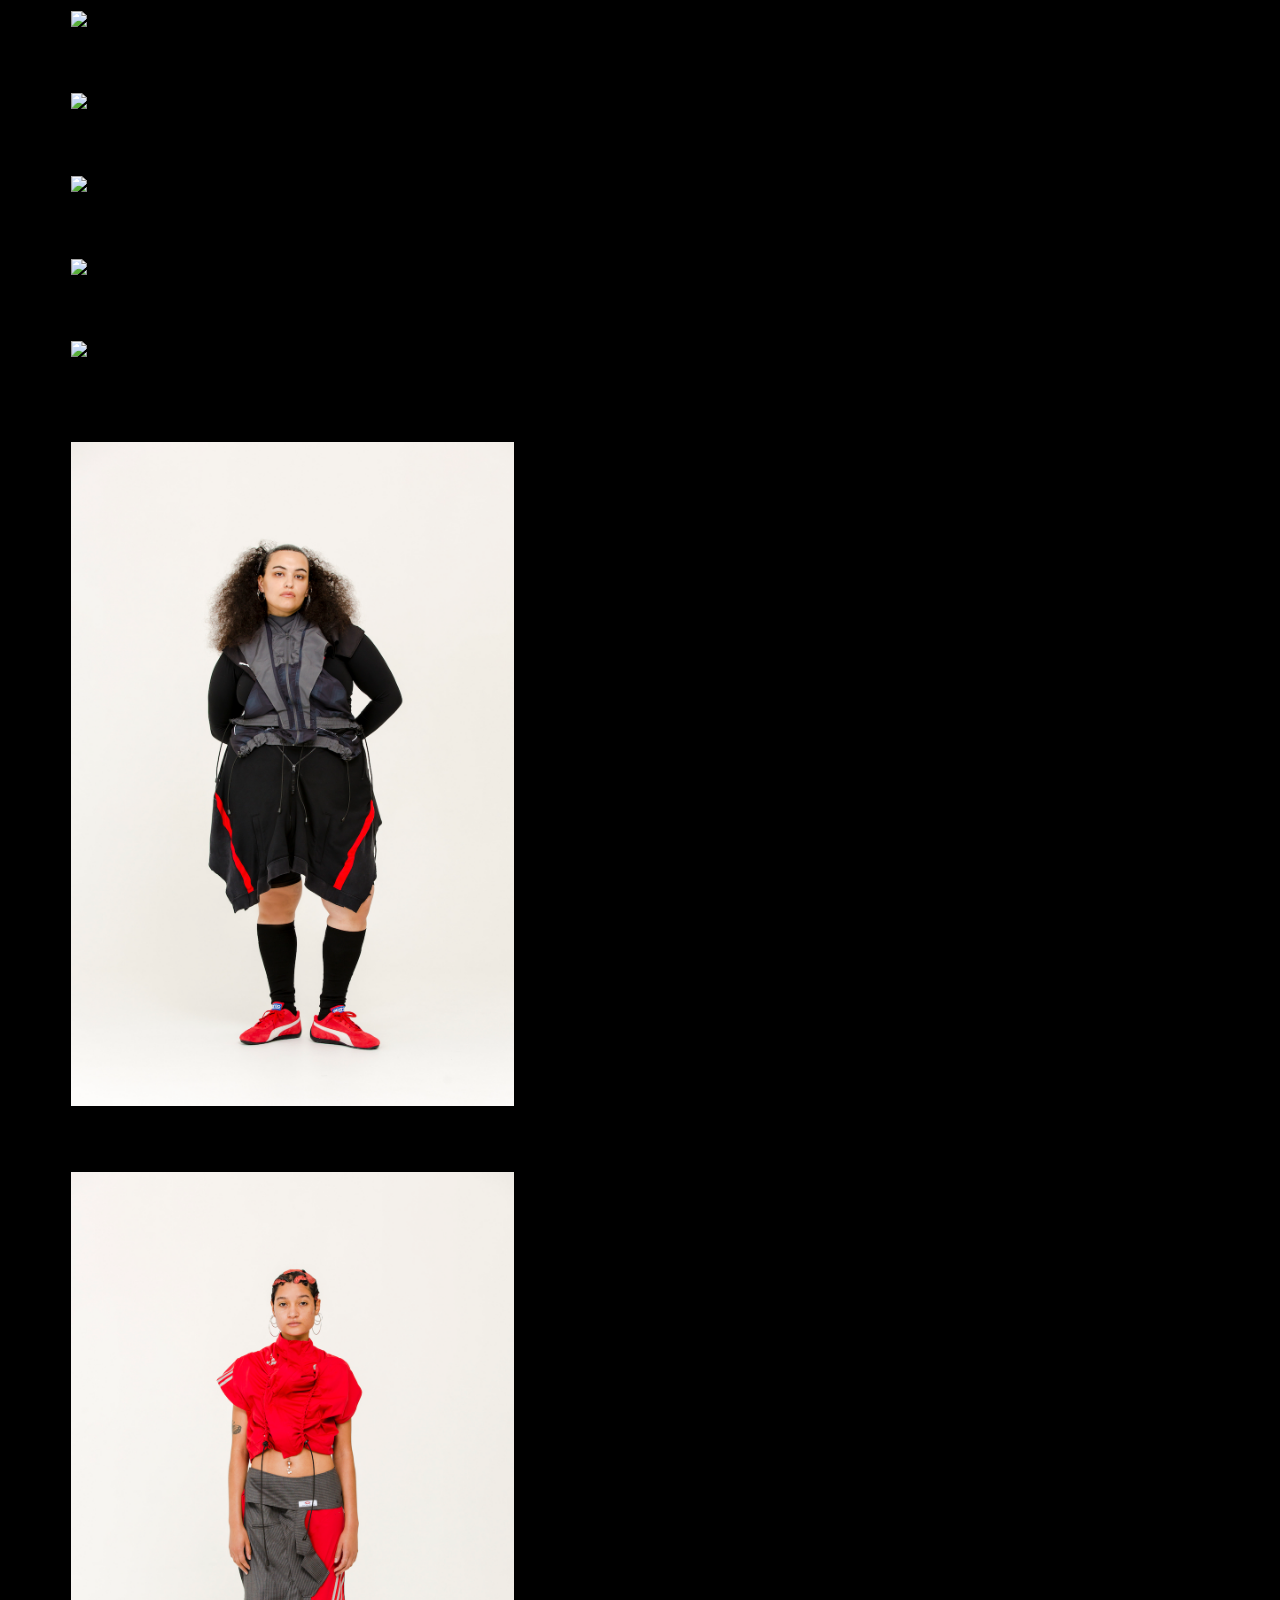
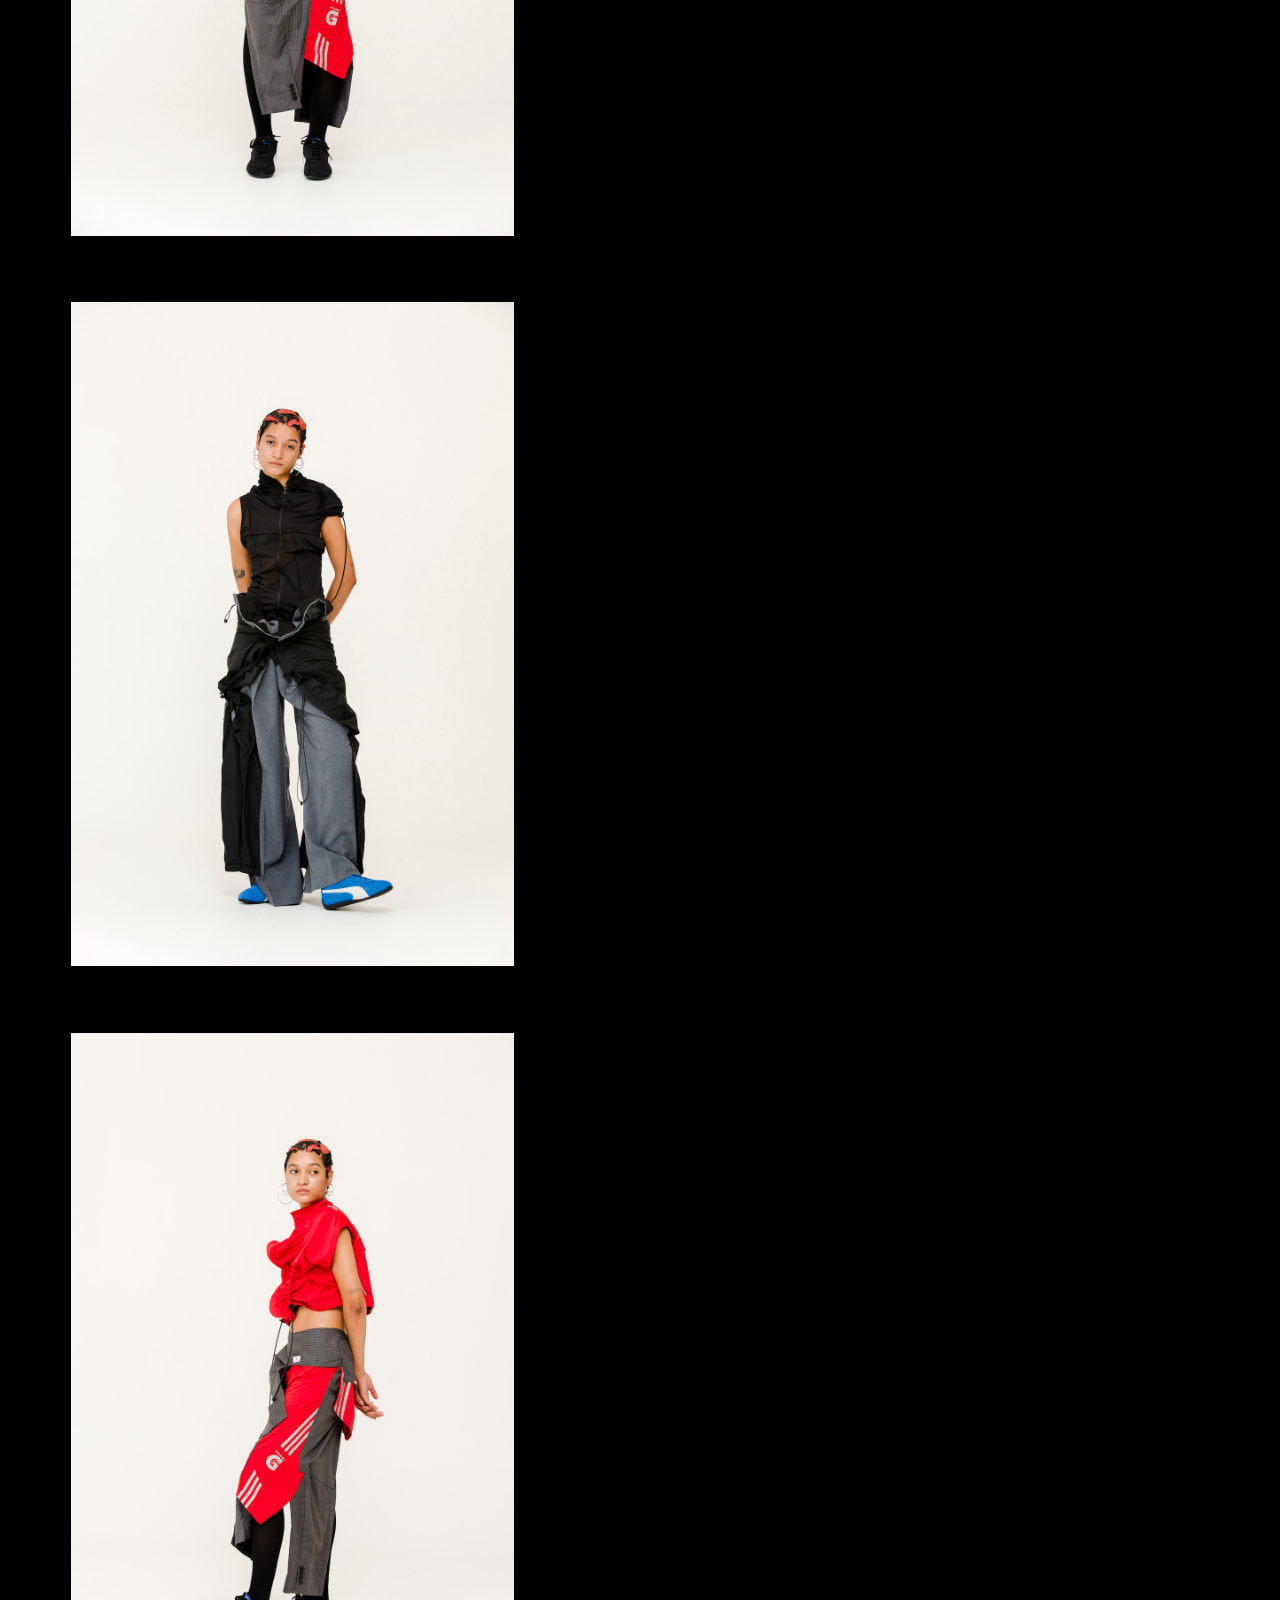
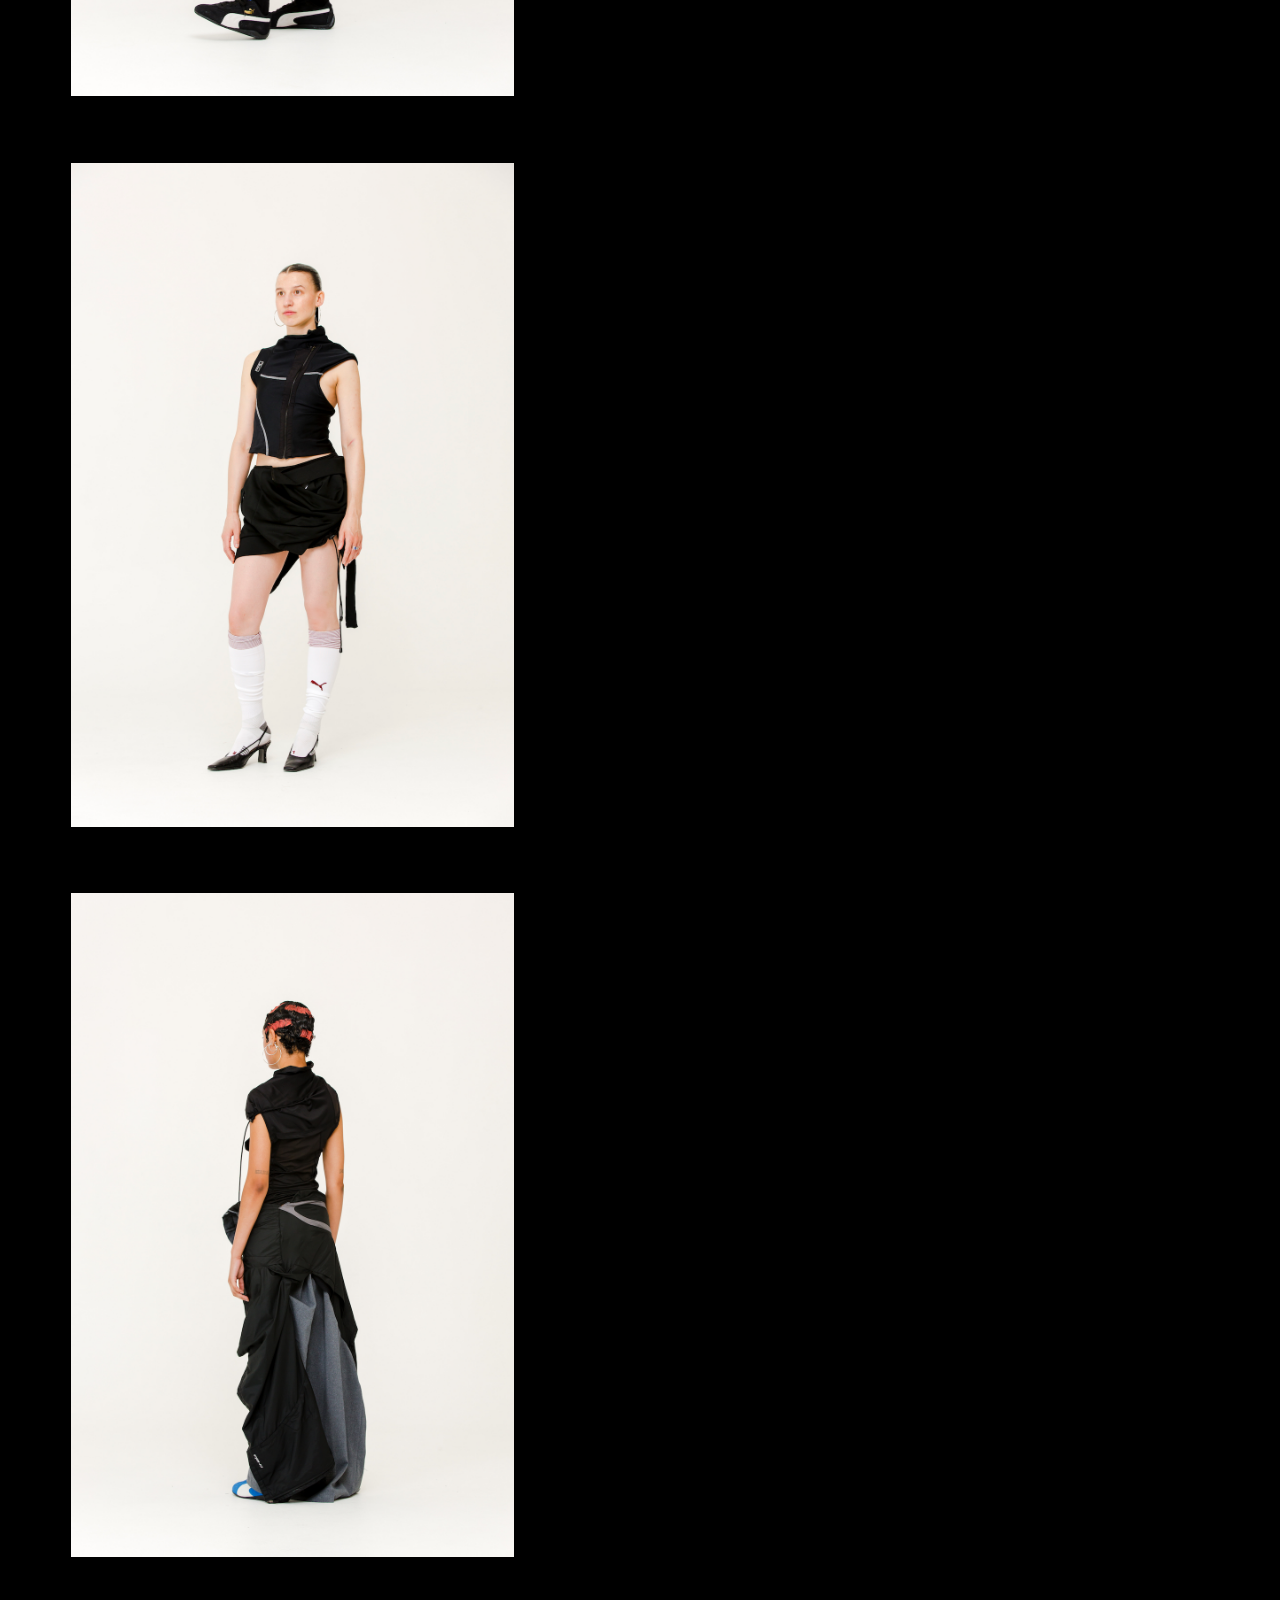
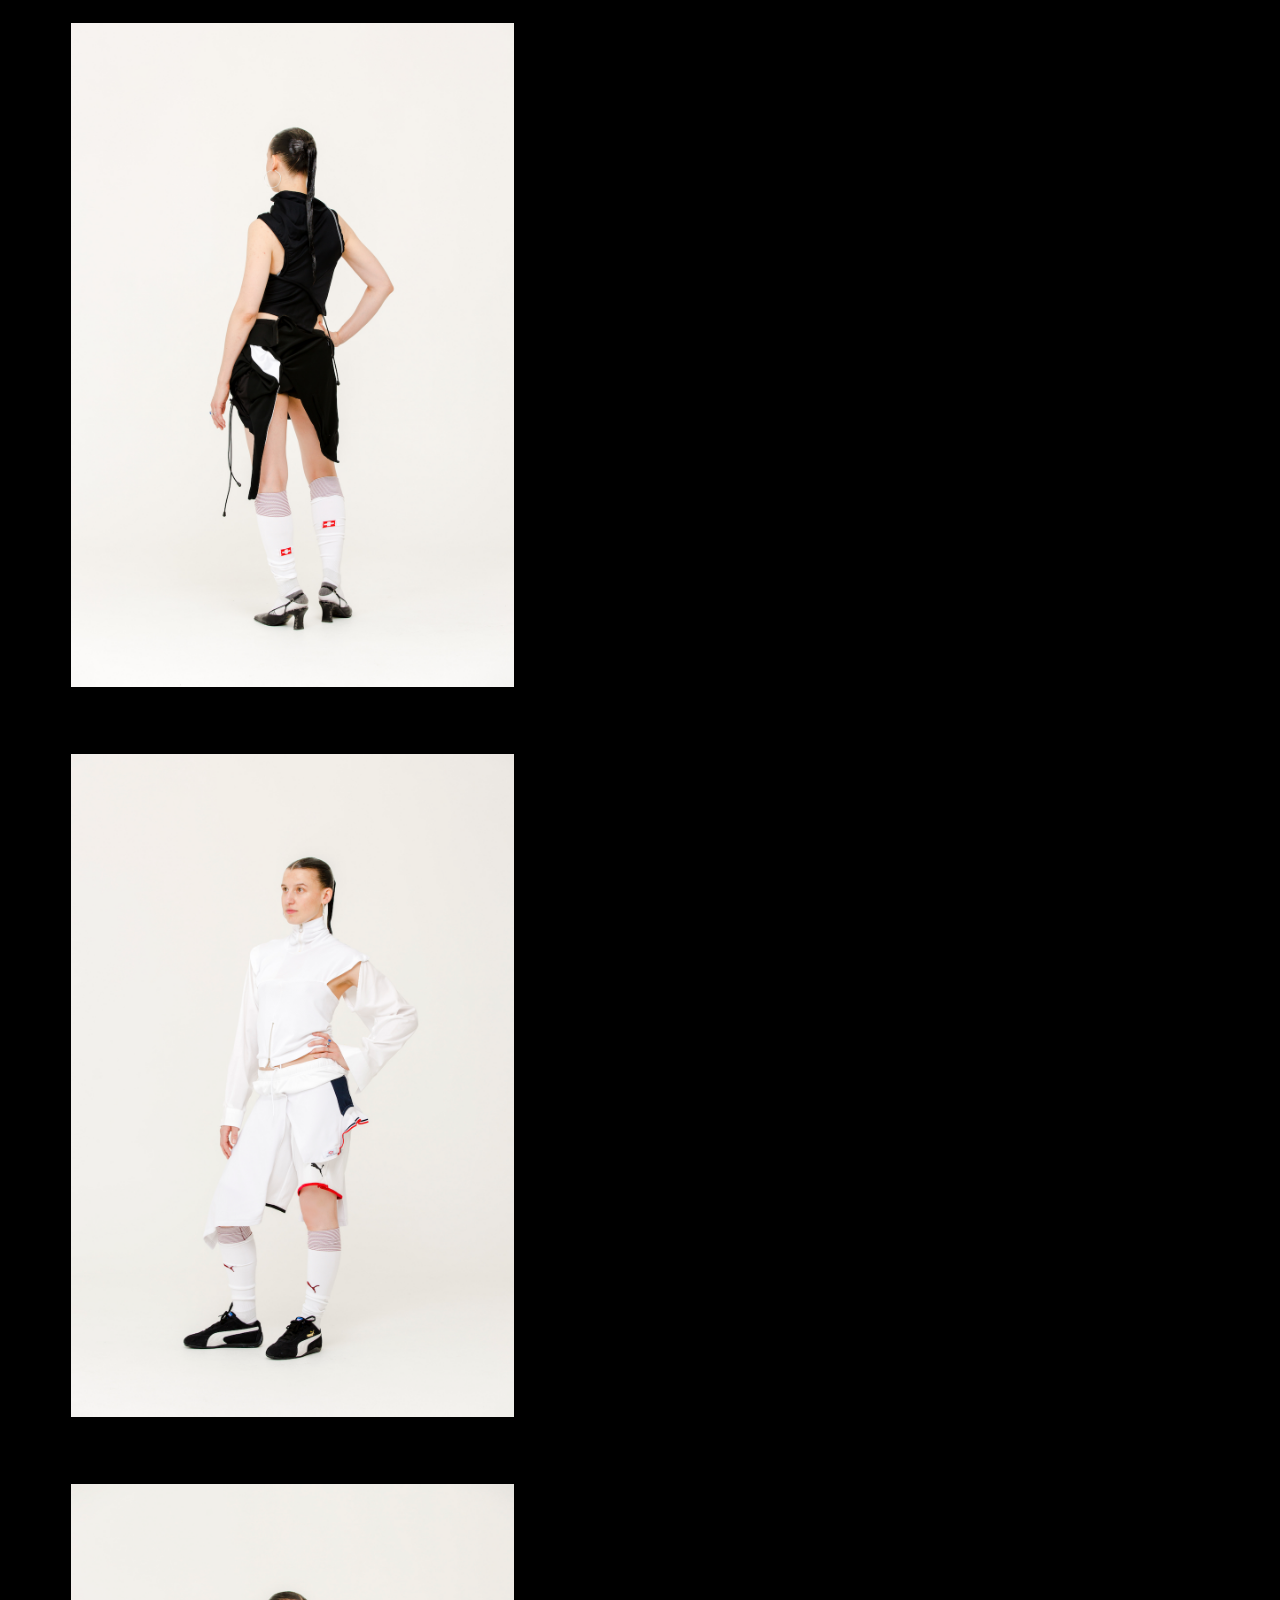
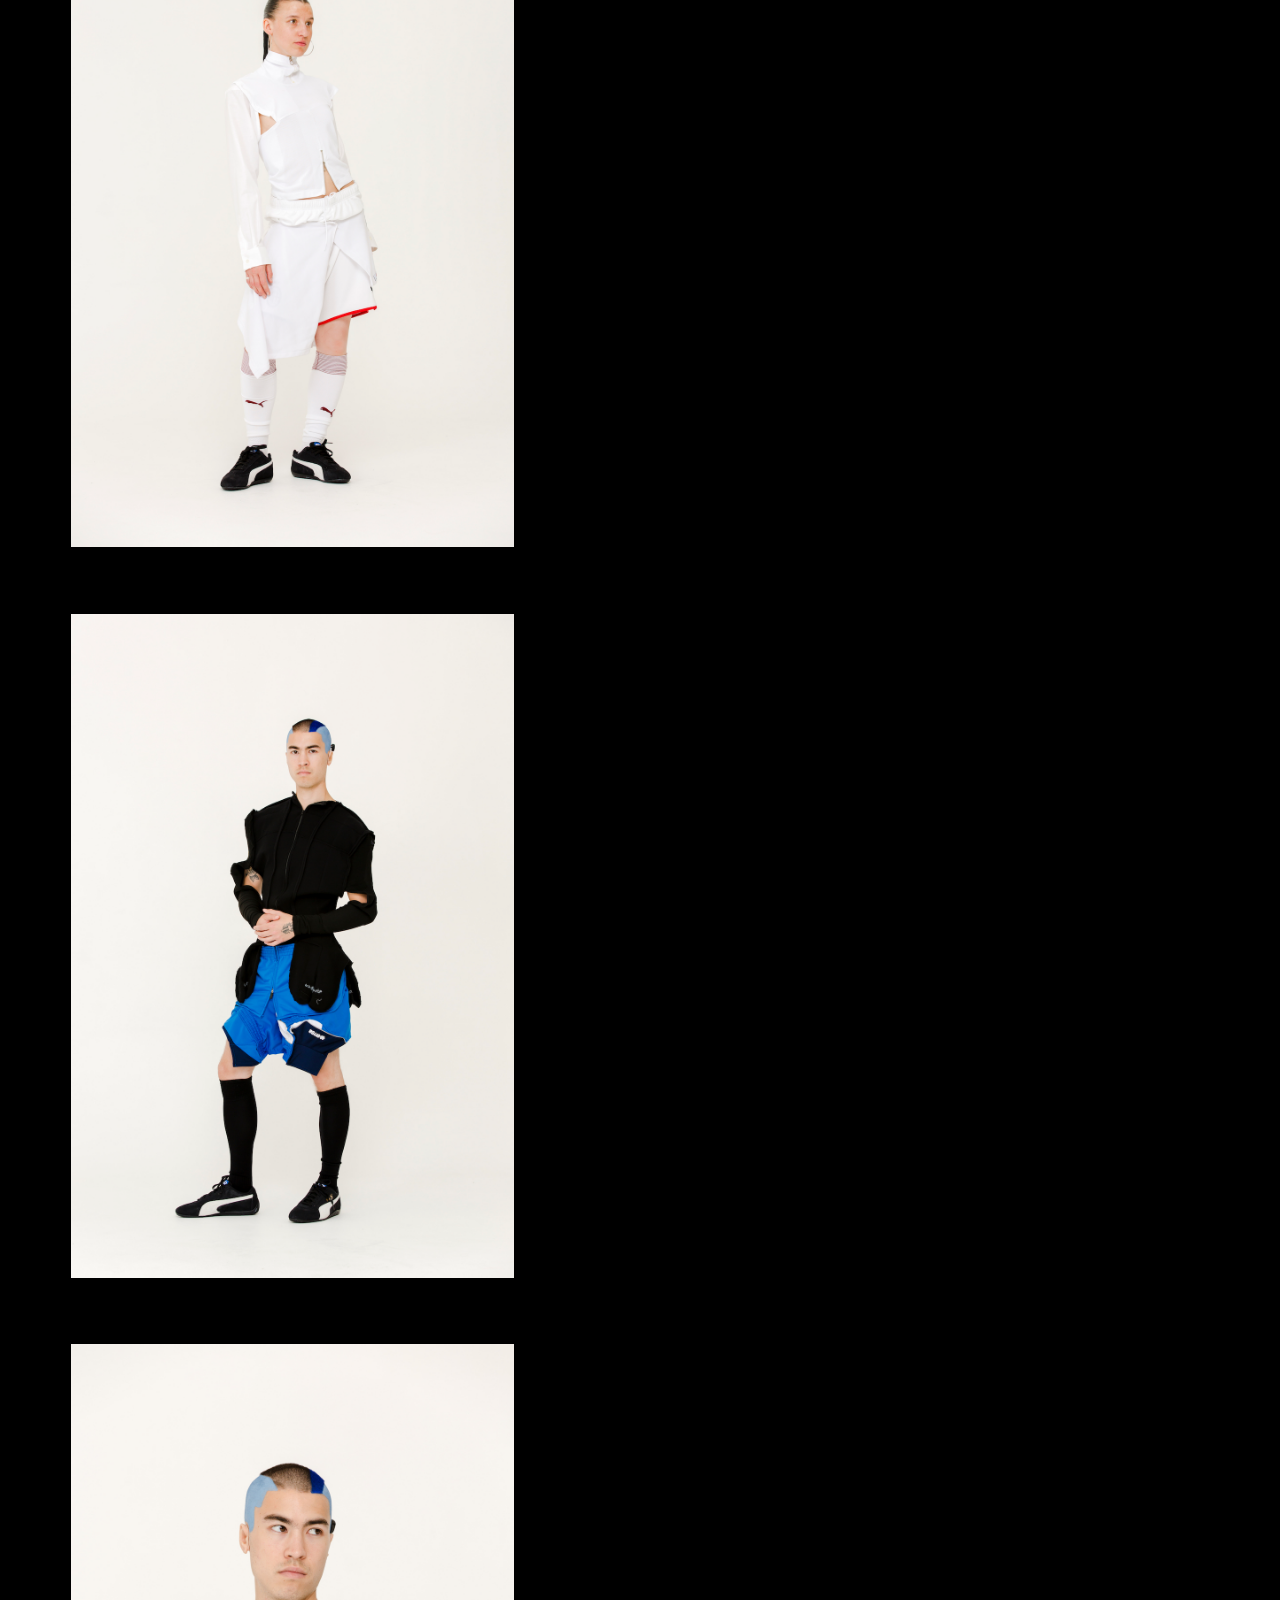
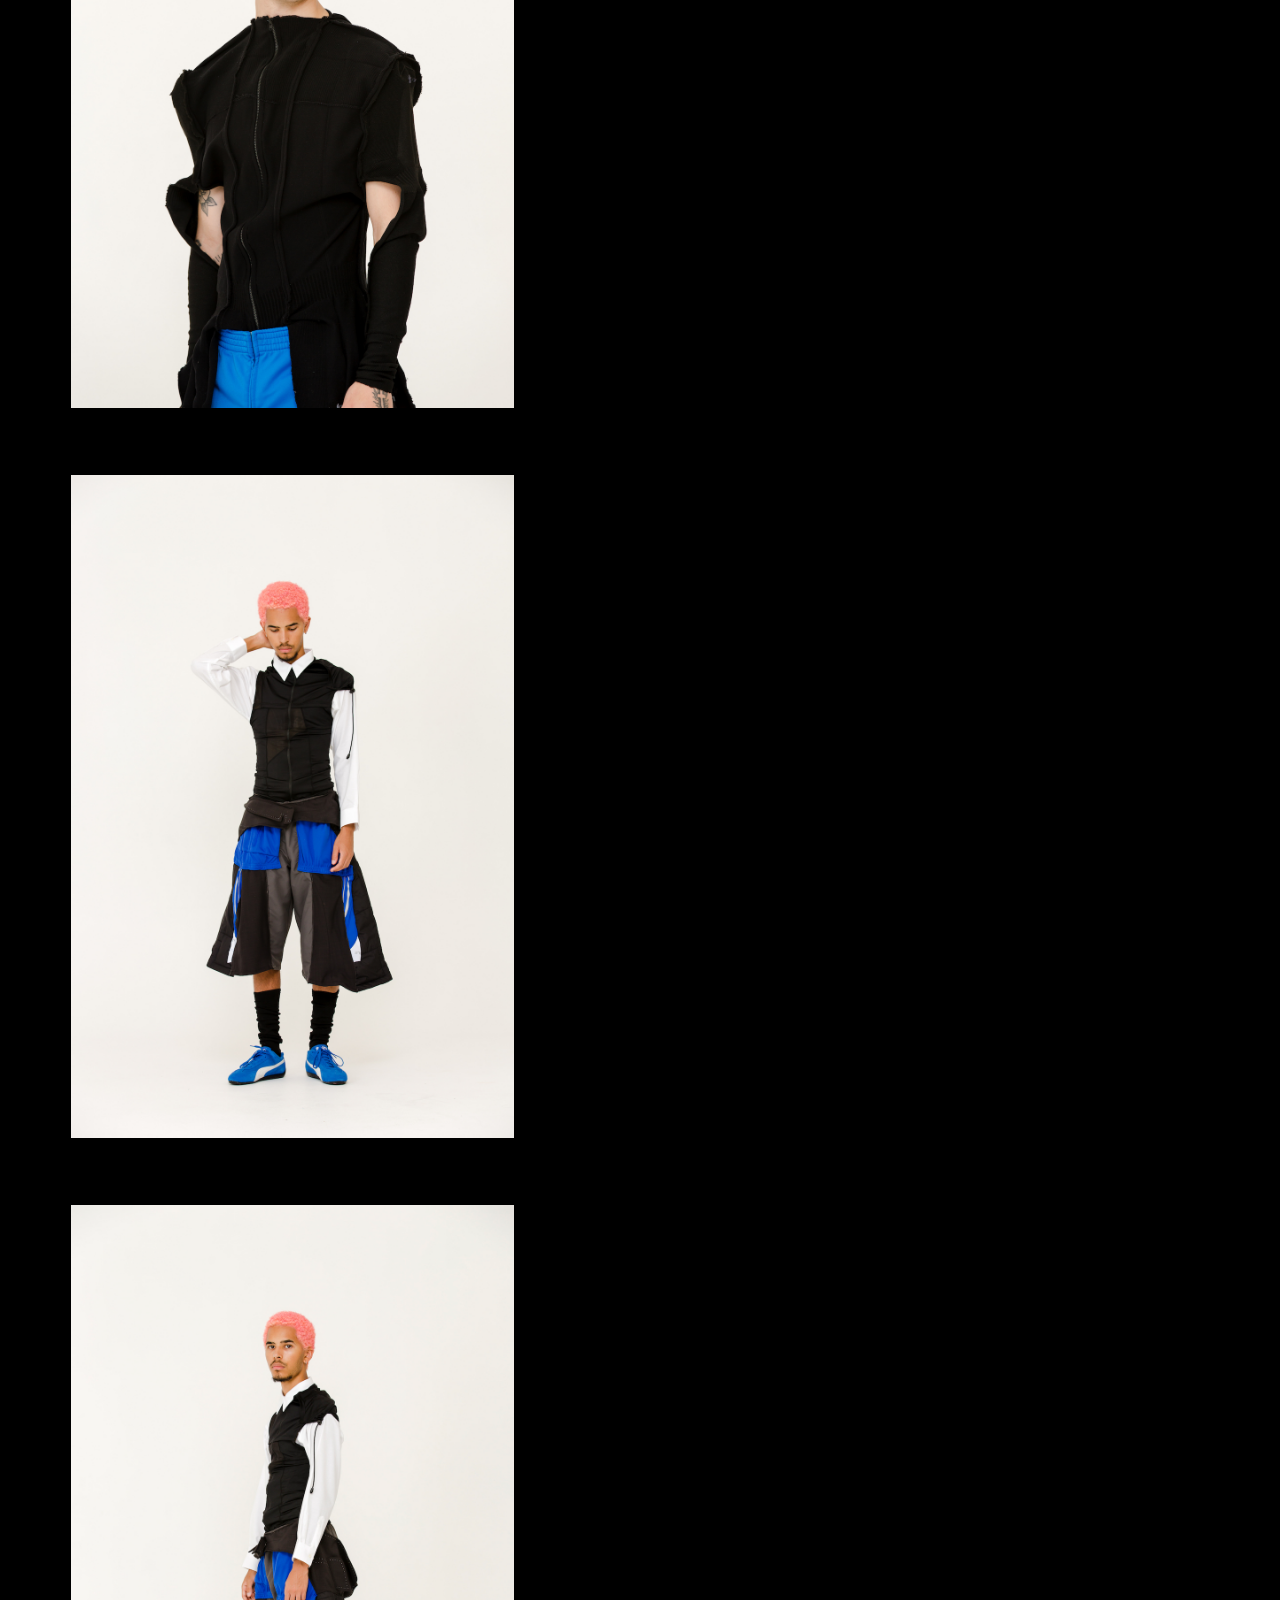
==== commit 33f2dc4b: "Update index.html" ====
--- a/index.html
+++ b/index.html
@@ -68,7 +68,7 @@
       <div class="stockists-right">
         <a href="hhttps://raddlounge.com/collections/alyssa-marie-groeneveld">RADD LOUNGE</a>
      <br />
-        <a href="http://">10COL <span style="font-style:11px">COMING SOON </span> </a>
+        <a href="http://">10COL <span style="font-style:11px"> - coming soon </span> </a>
       </div>
 
    </div>
--- a/style2.css
+++ b/style2.css
@@ -164,22 +164,21 @@
 
 .email {
   left: 56%;
-  bottom: 7%;
   font-family: Arial, Helvetica, sans-serif;
   font-weight: 400;
   font-size: 18px;
   line-height: 25px;
   position: fixed;
-  bottom: 14%;
+  bottom: 13%;
 }
 
 .instagram {
-  bottom: 14%;
+  bottom: 13%;
   font-family: Arial, Helvetica, sans-serif;
   font-size: 18px;
   position: fixed;
   text-align: right;
-  left: 80%;
+  left: 84%;
   color: rgba(230, 94, 40, 1);
   text-decoration-line: none;
 }
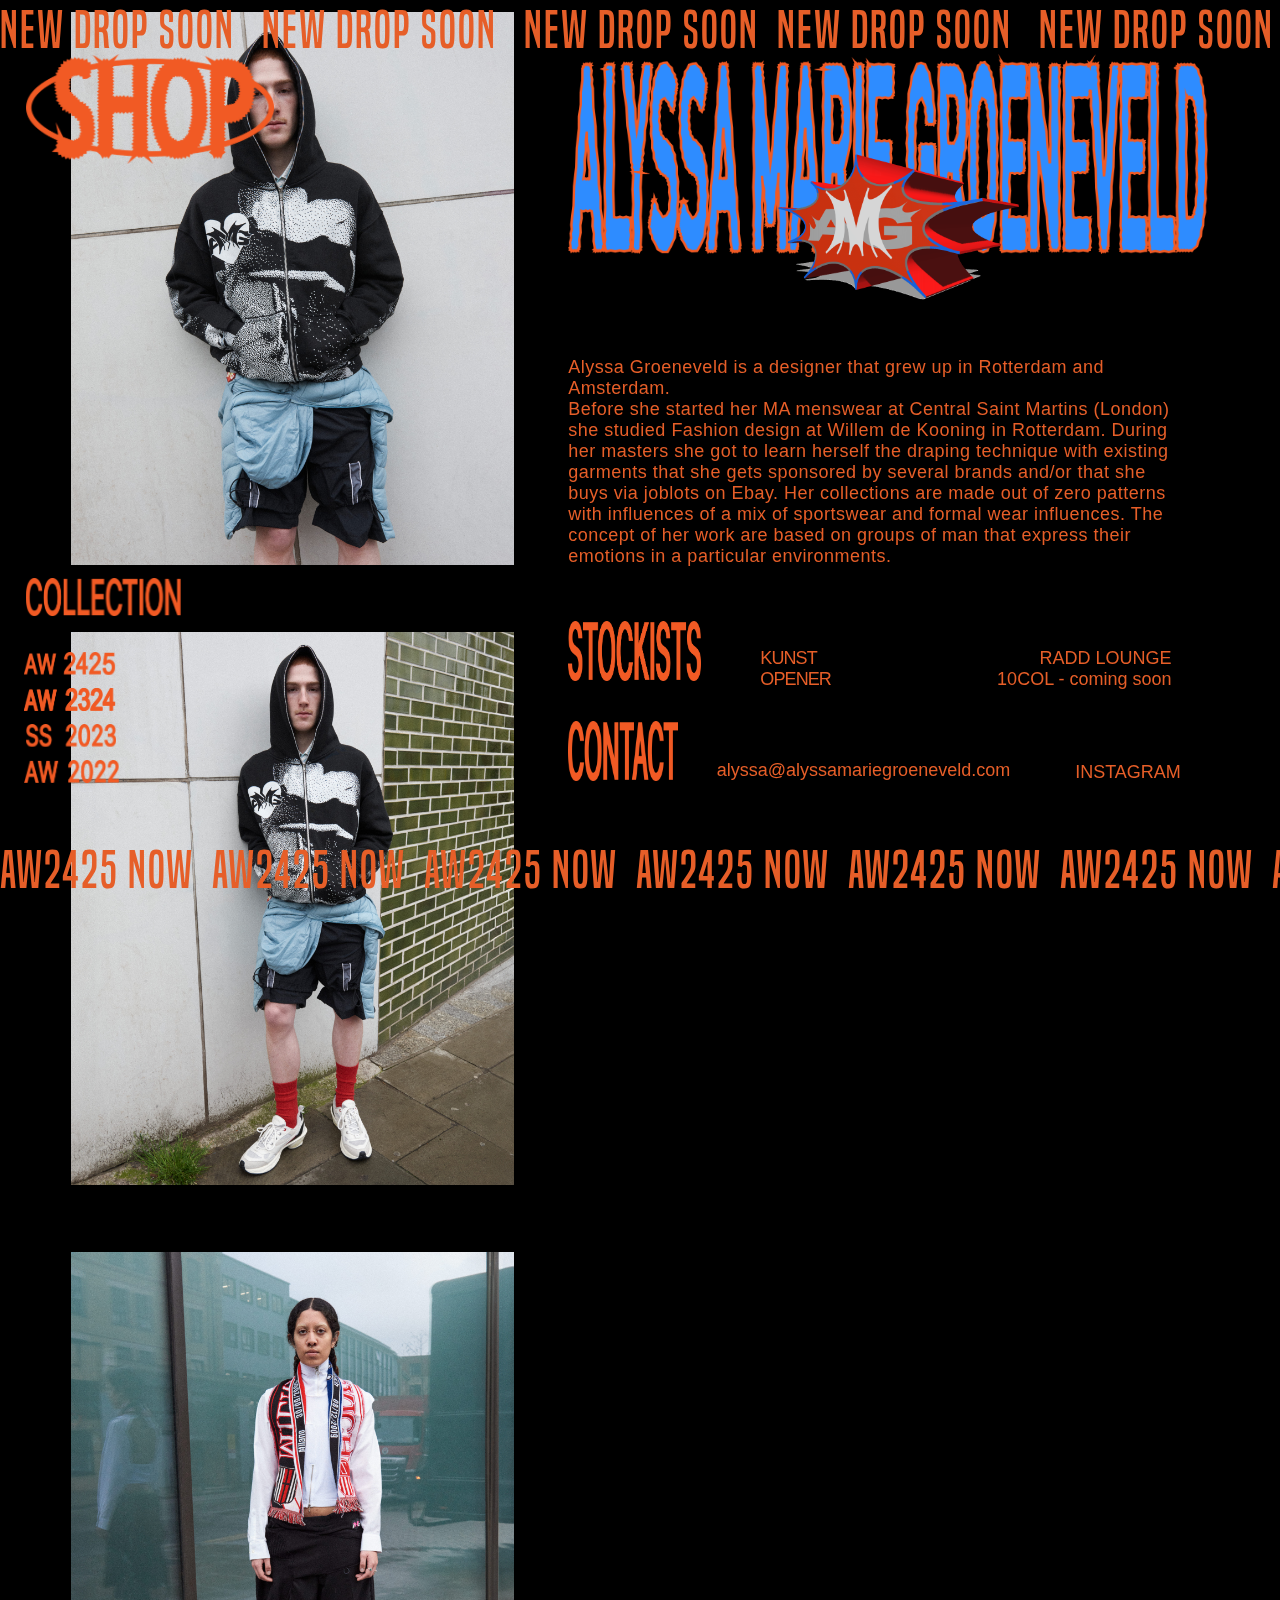
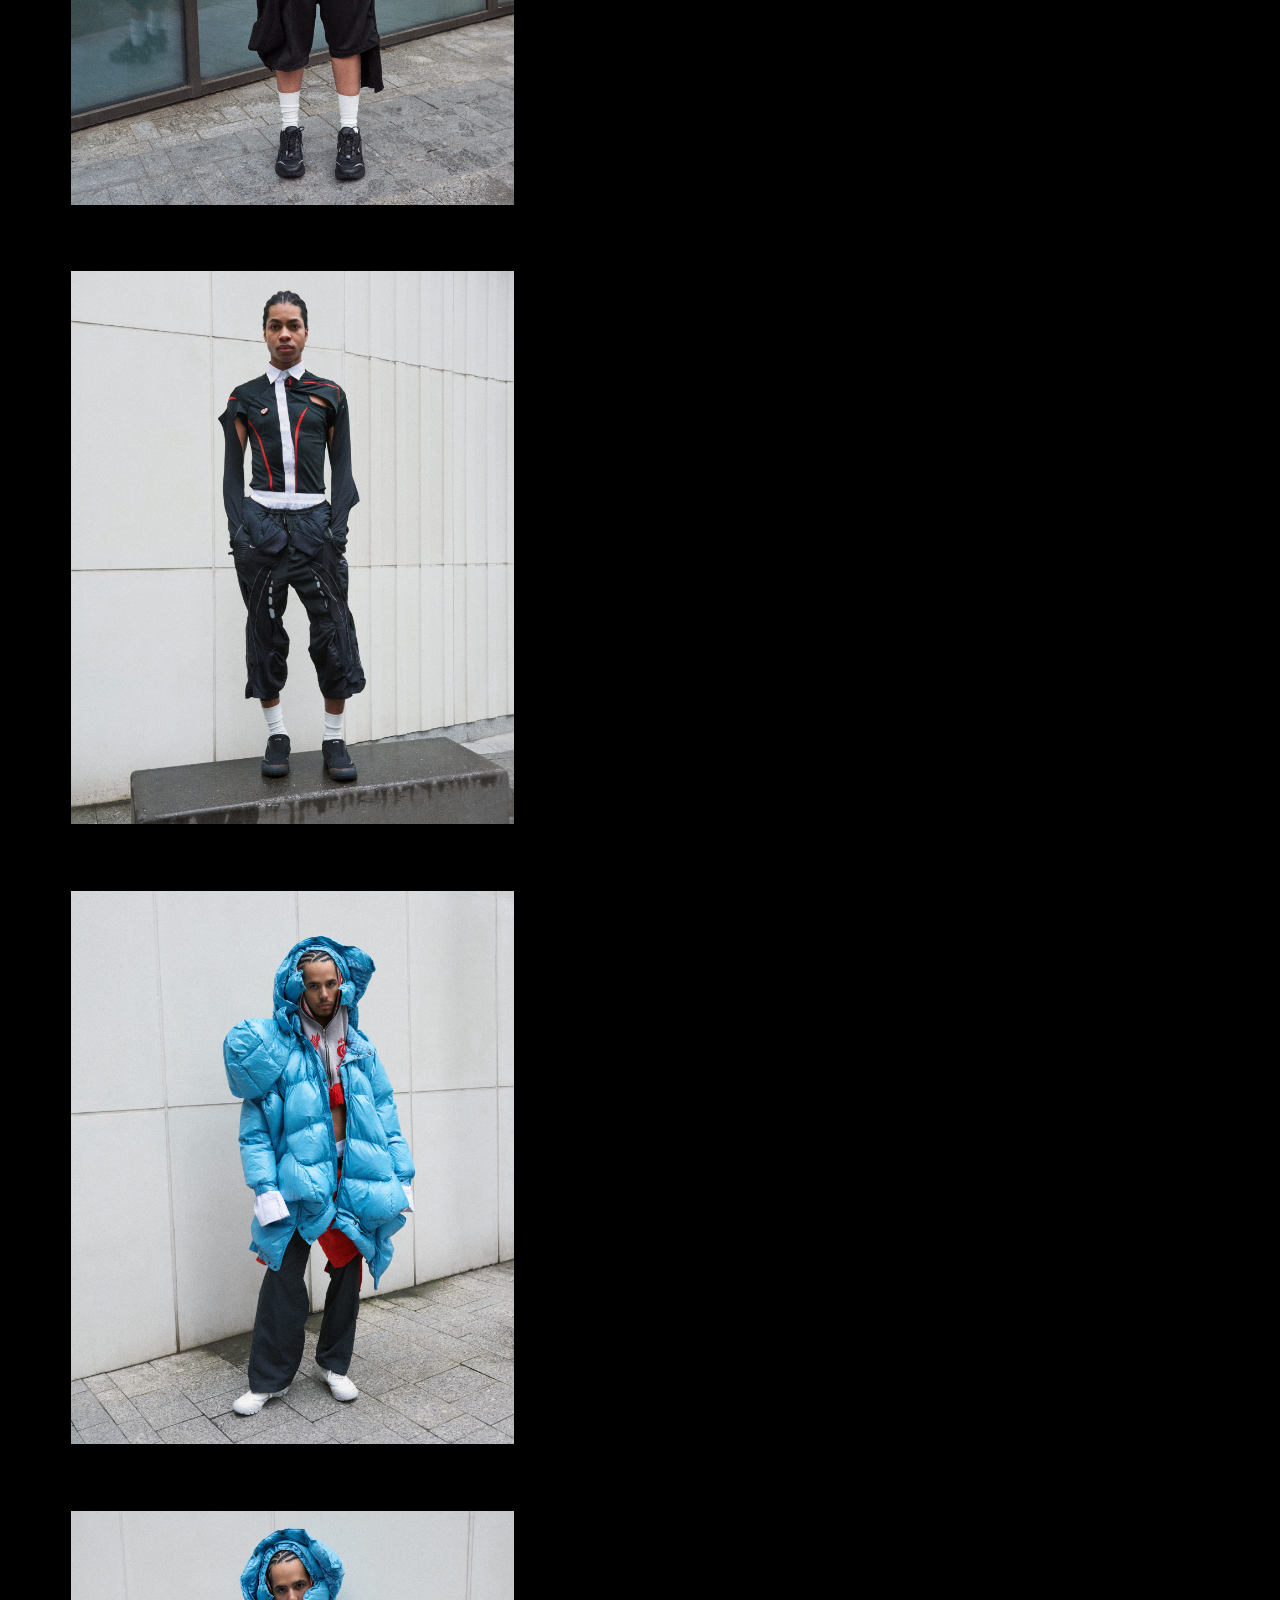
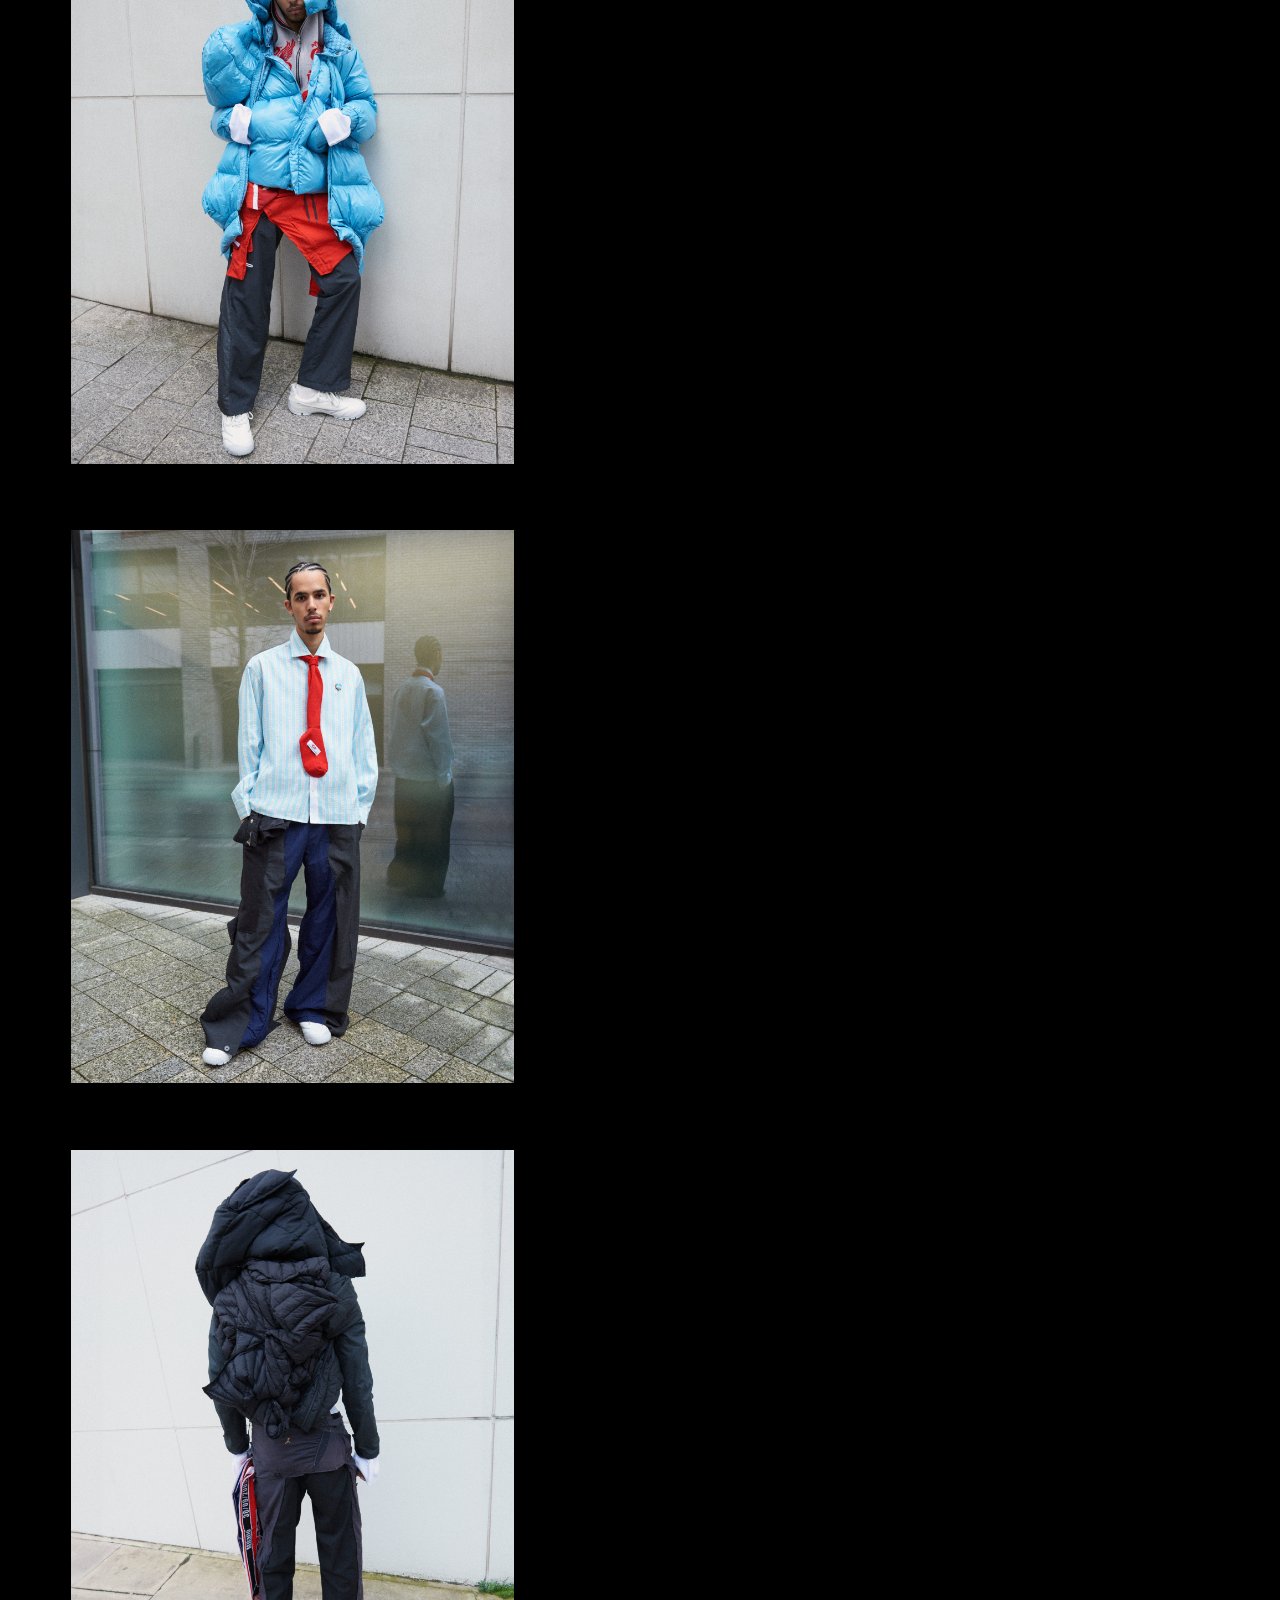
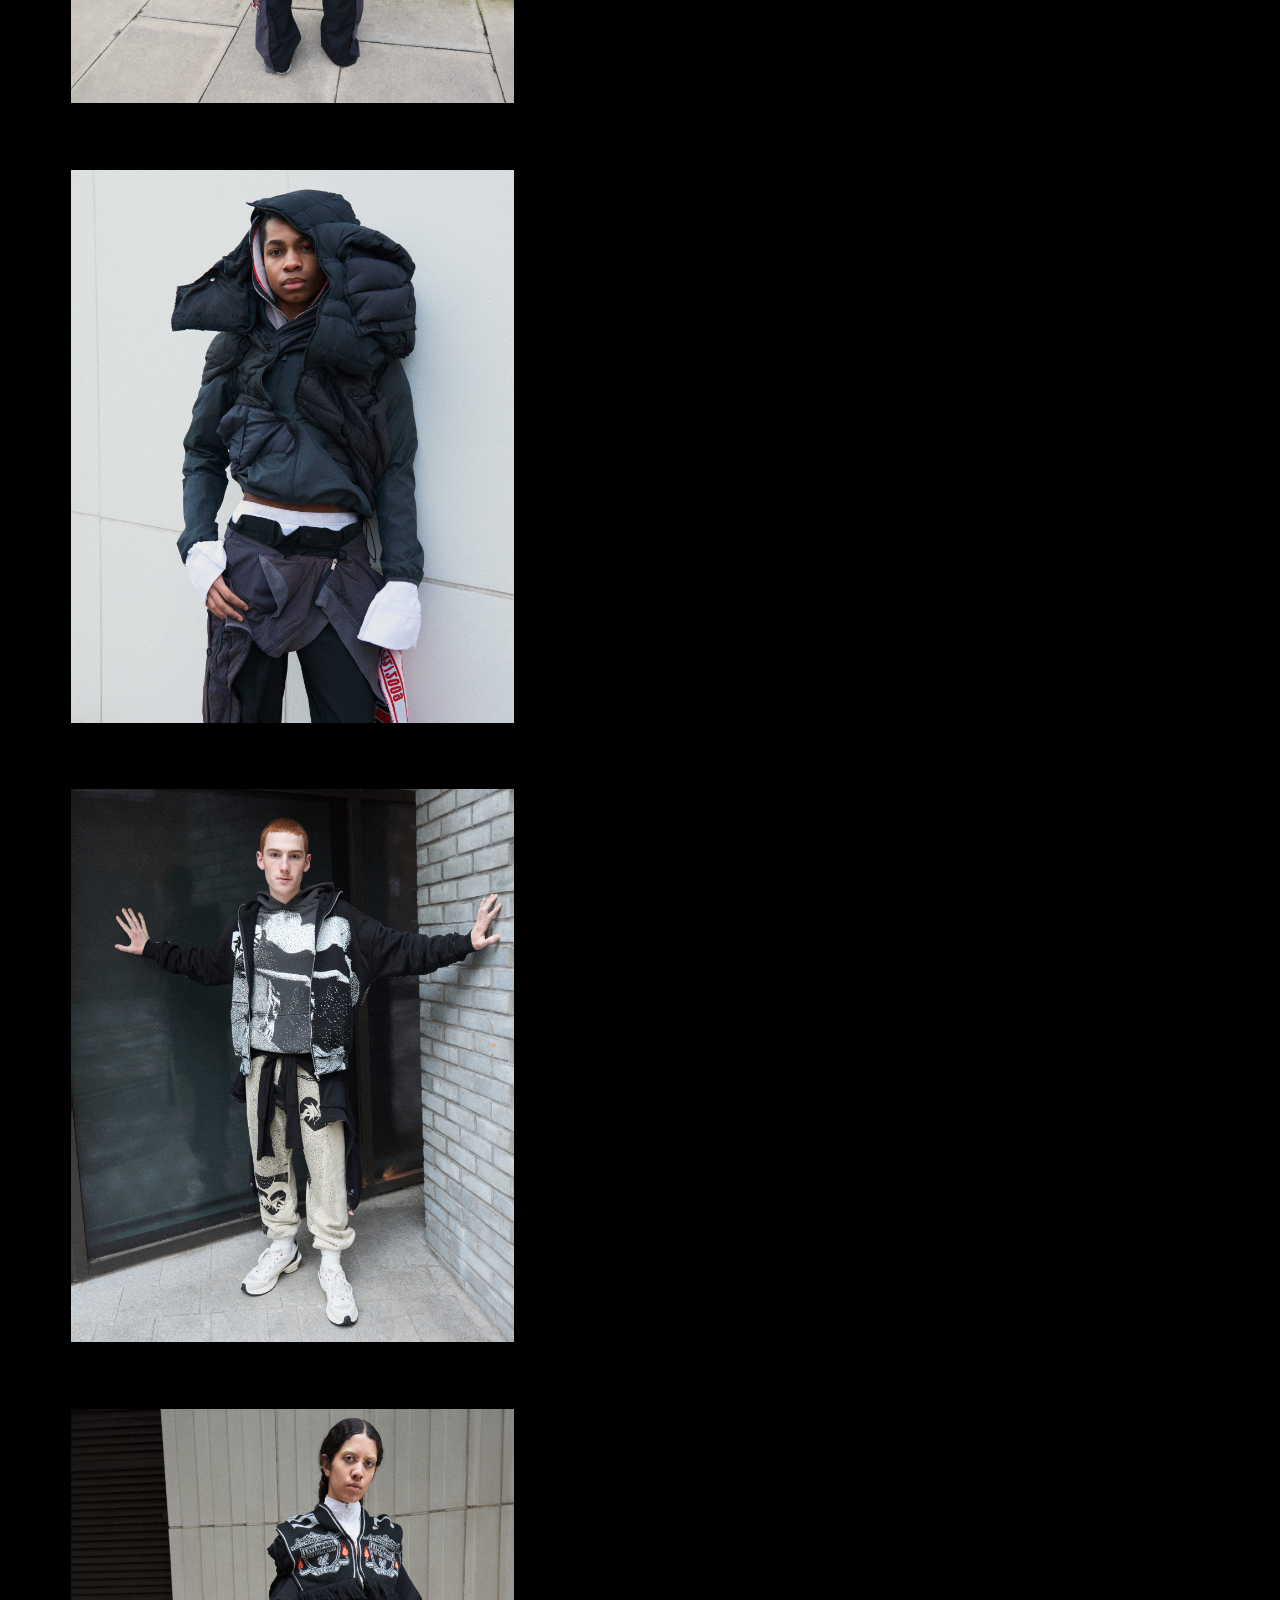
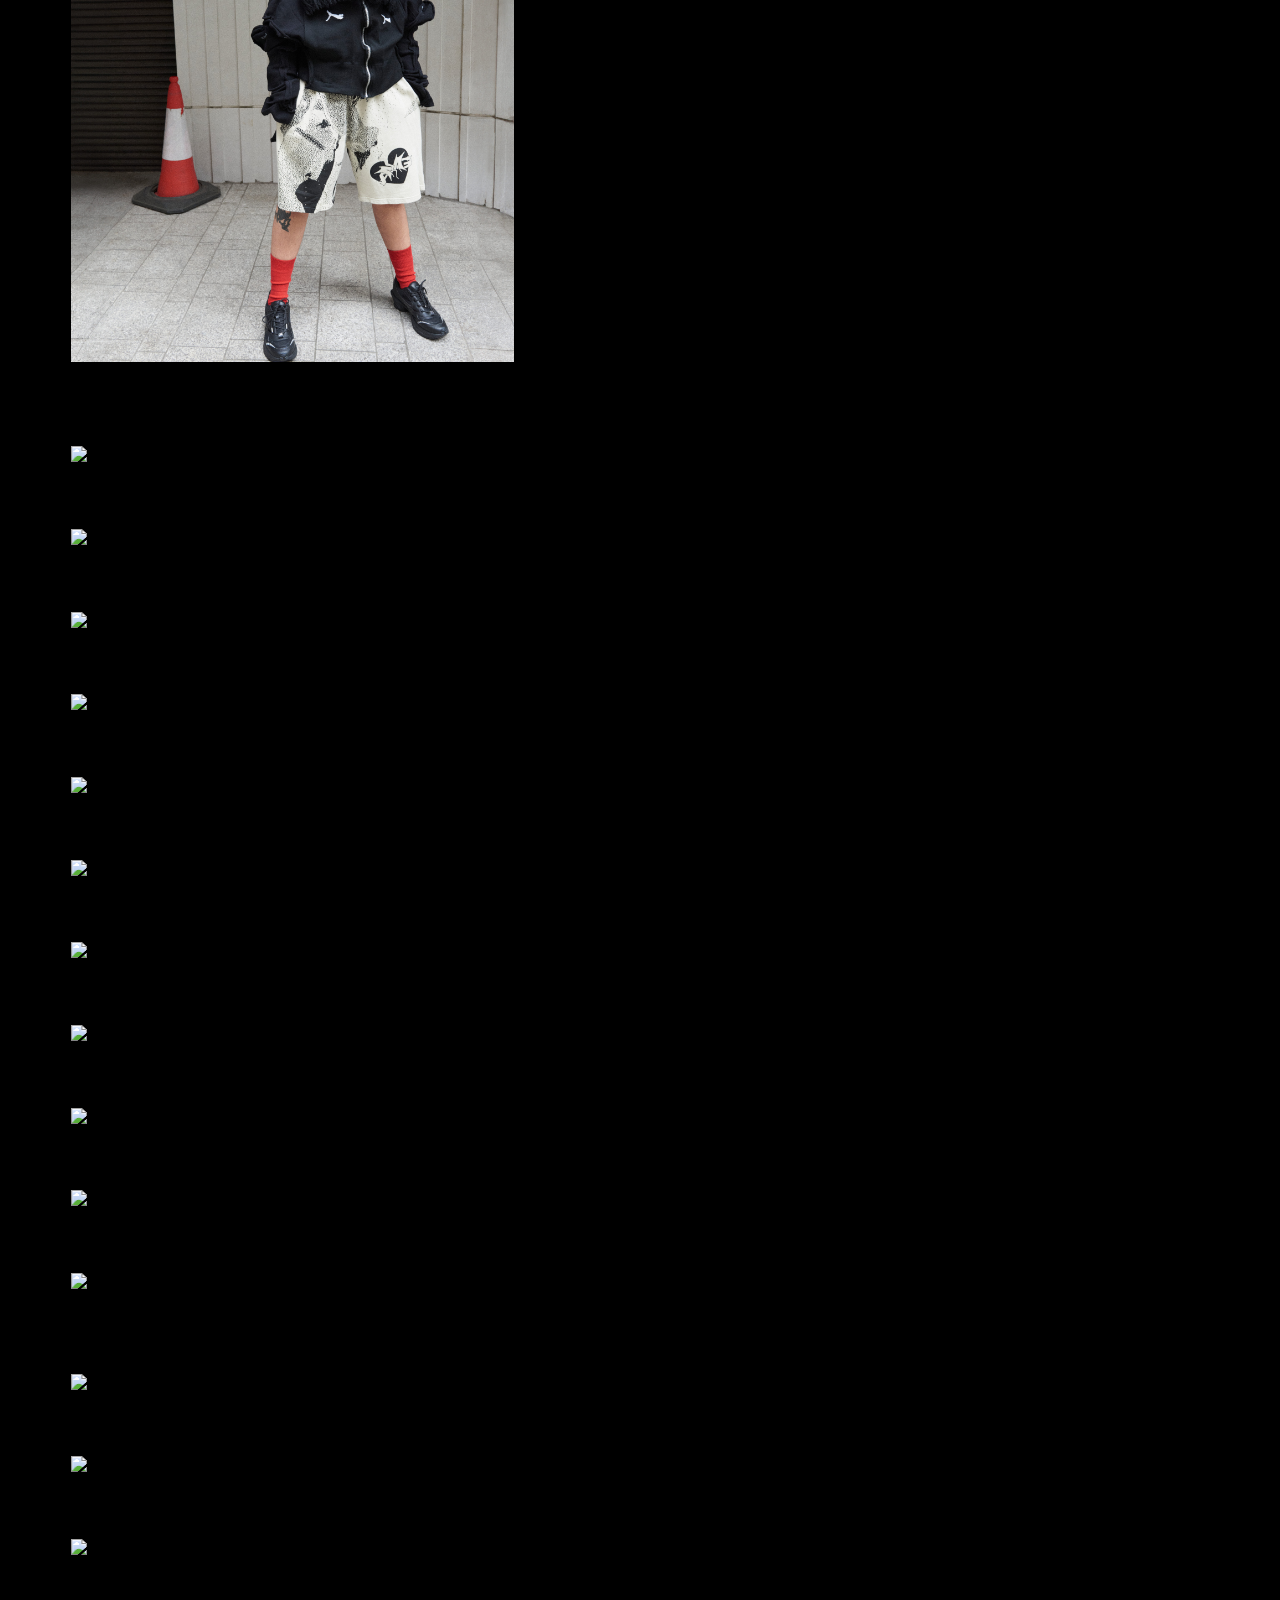
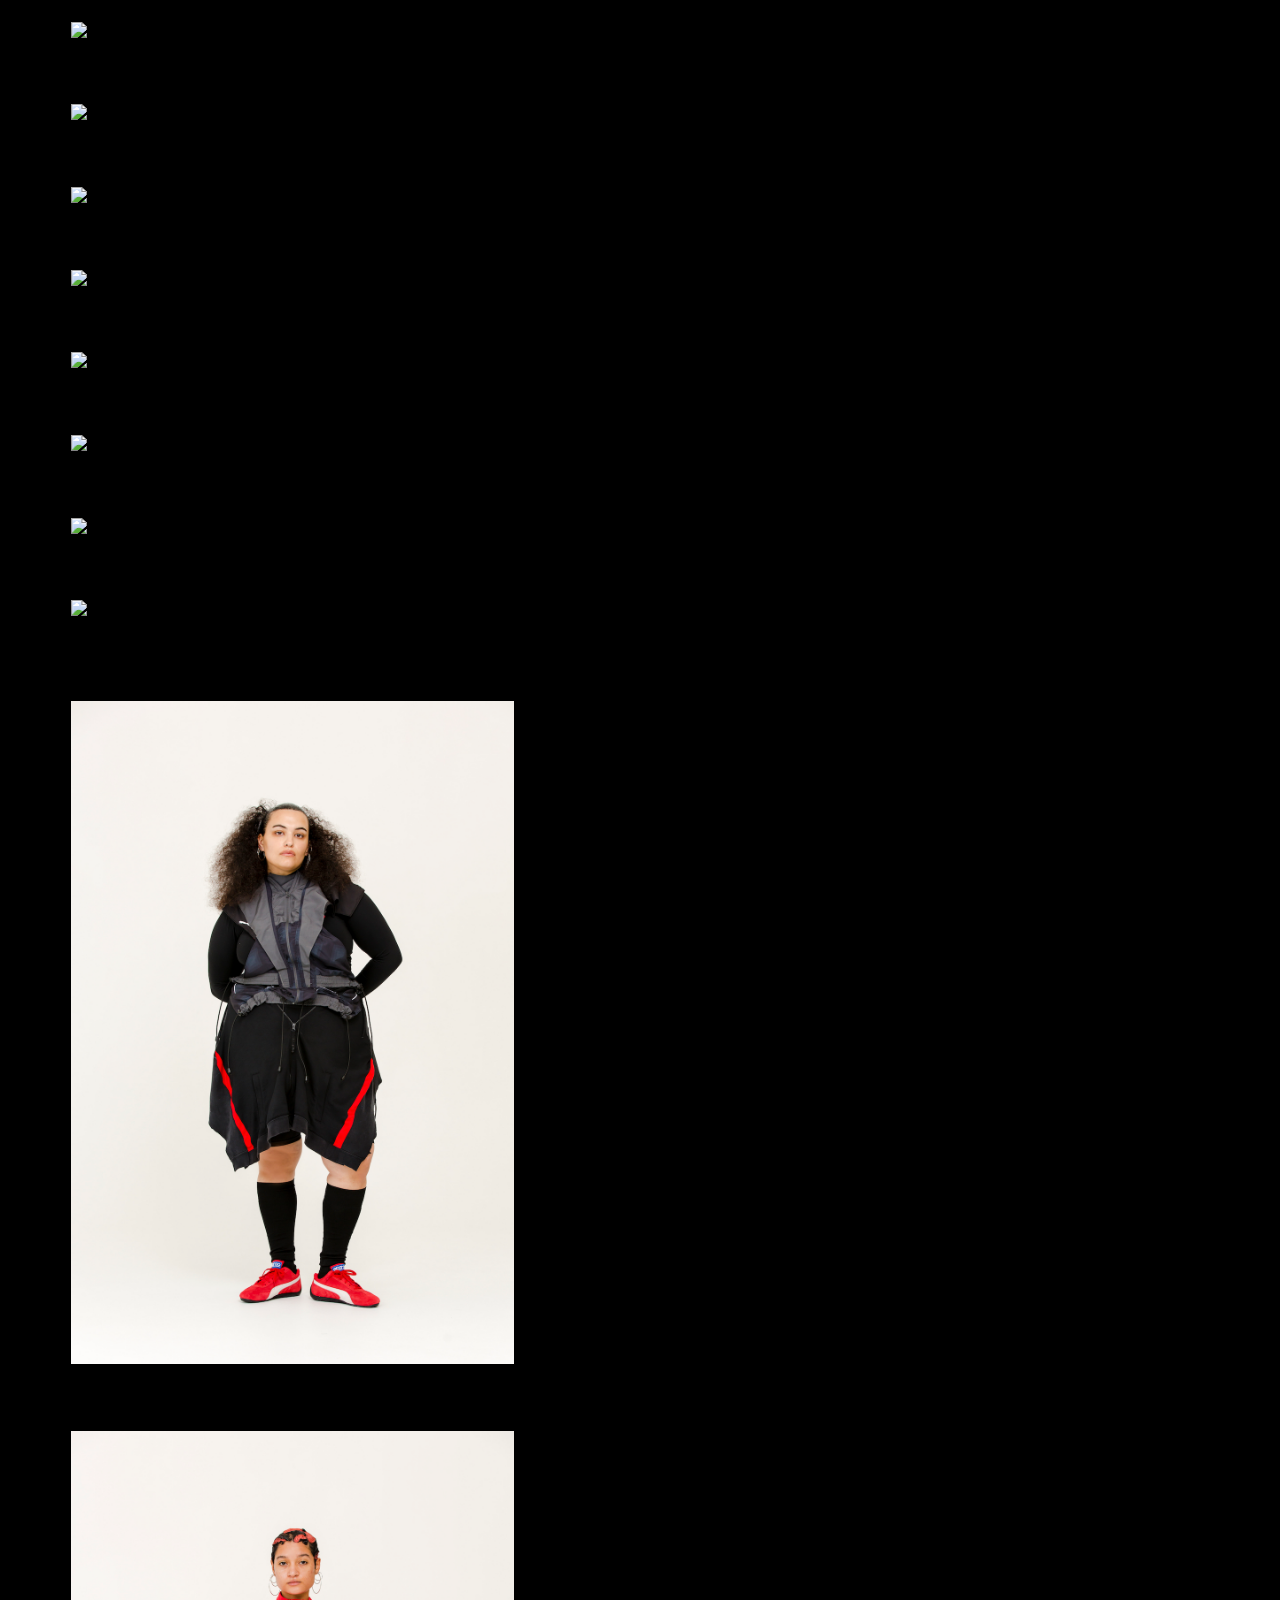
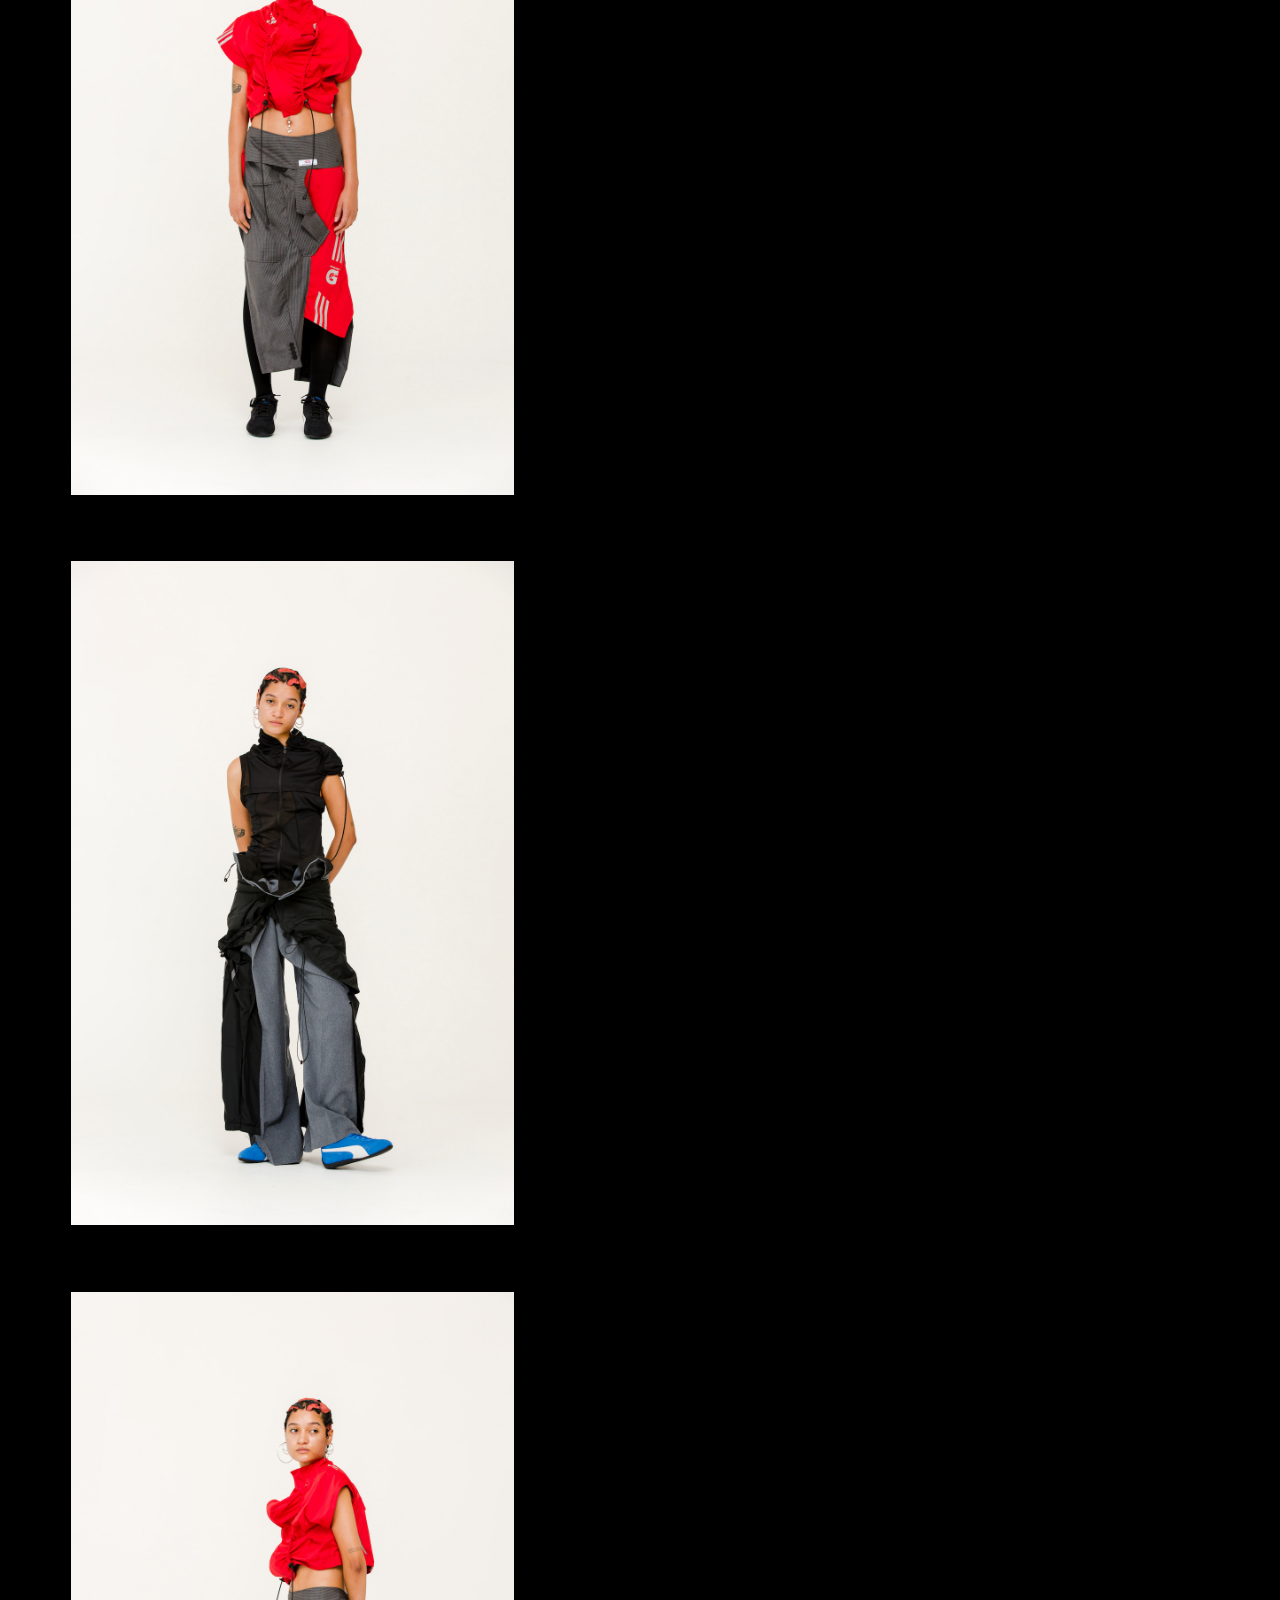
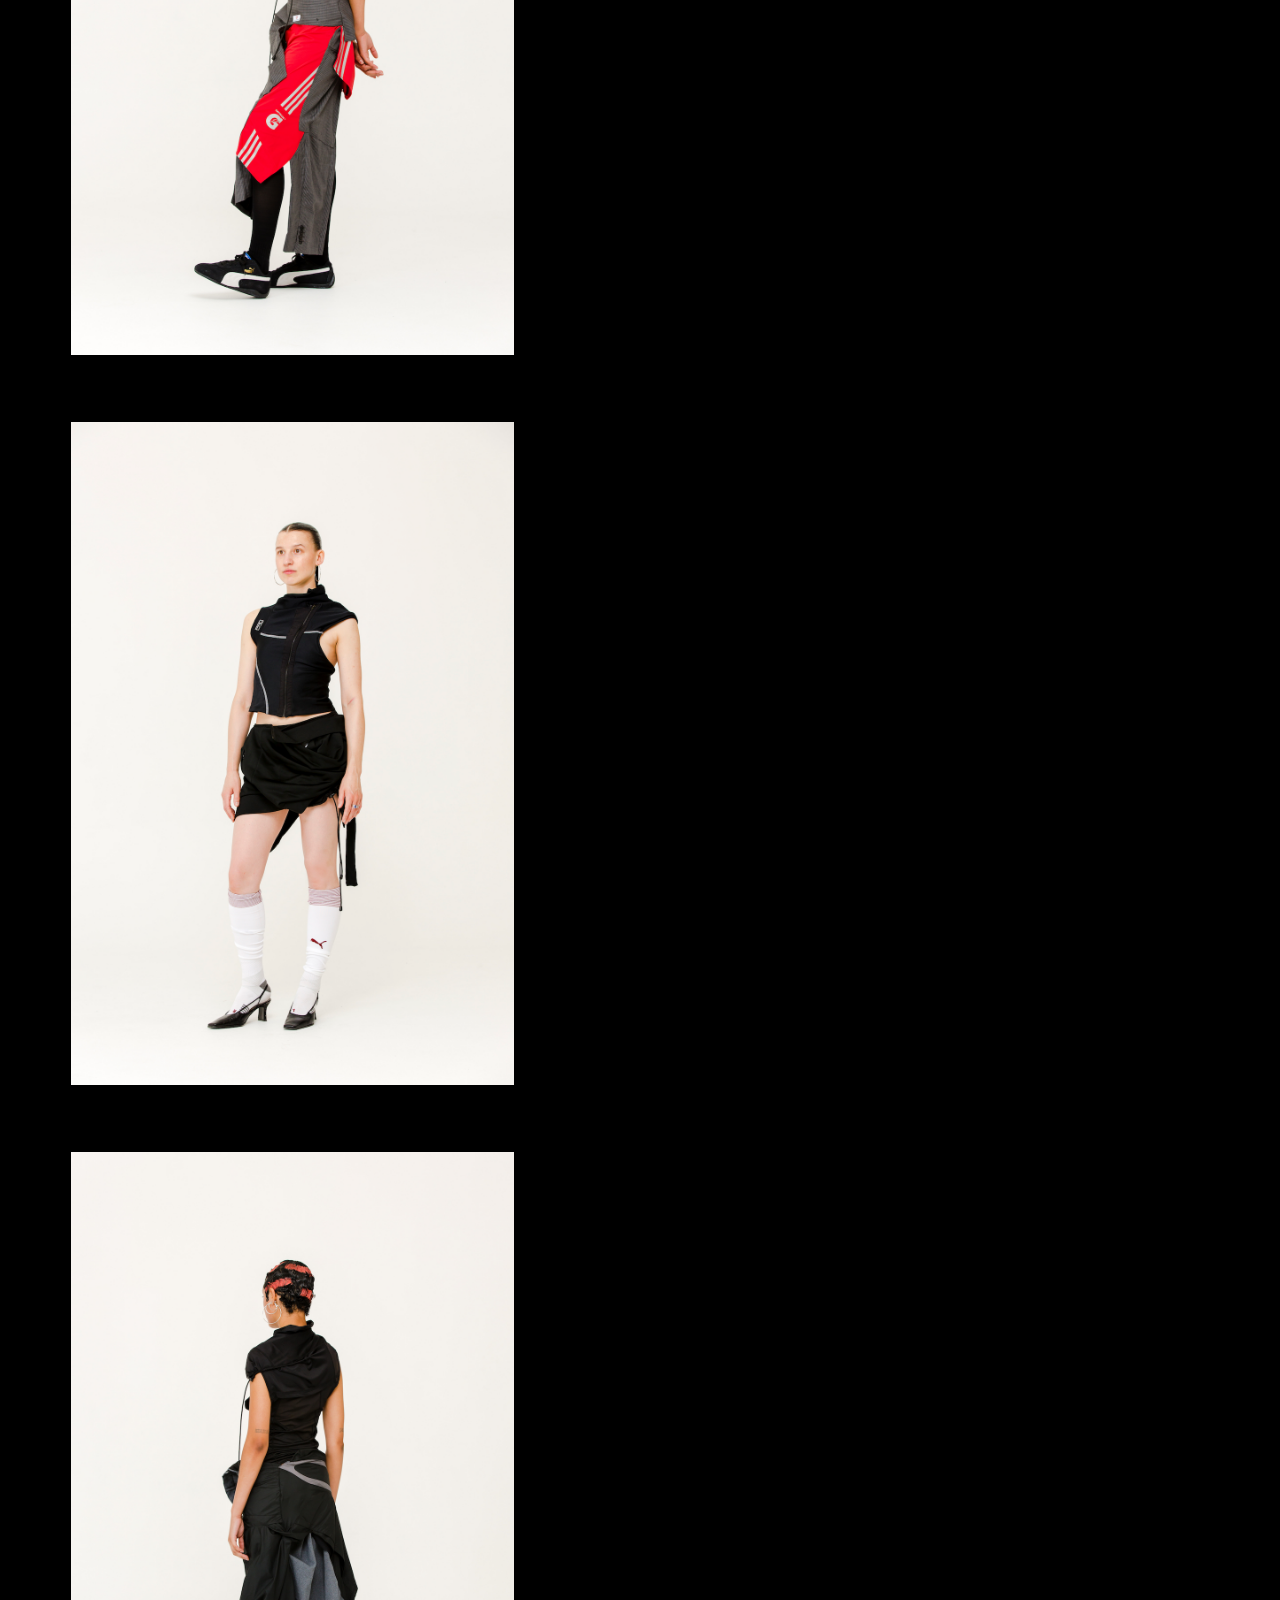
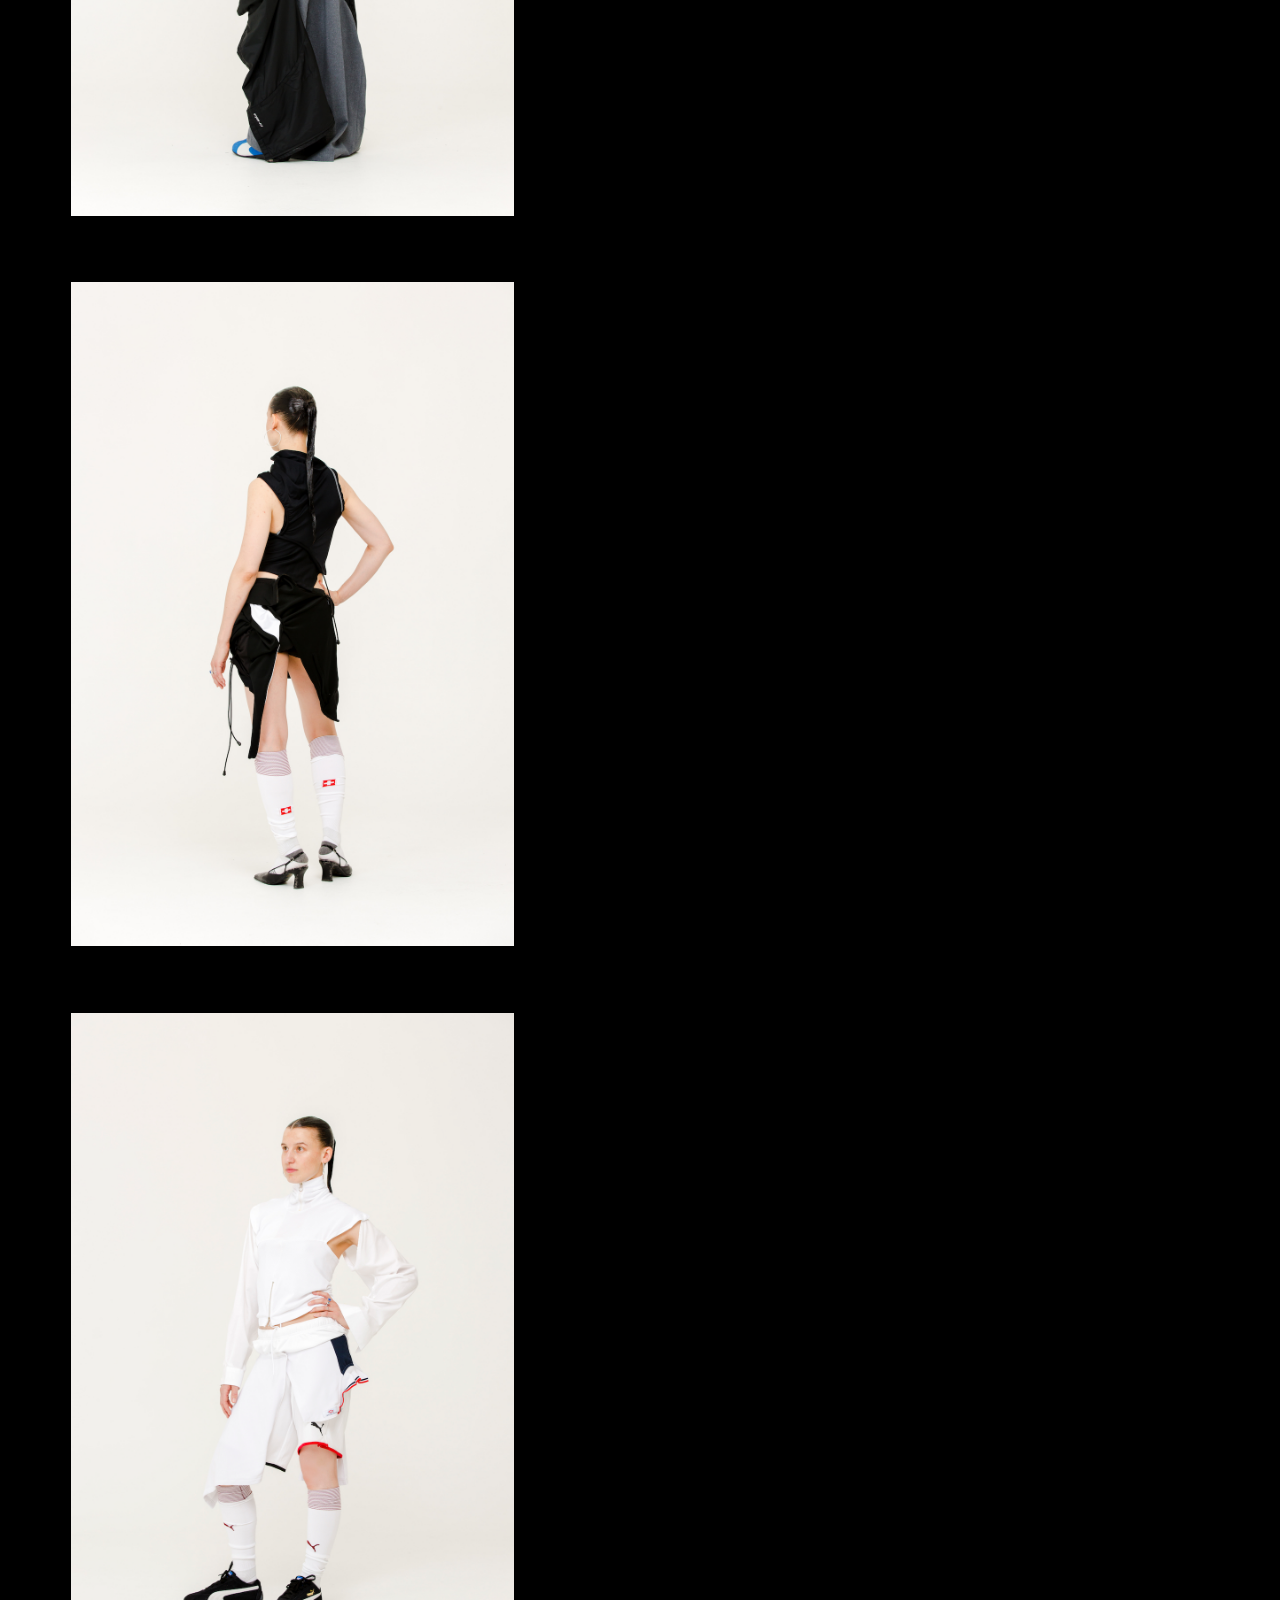
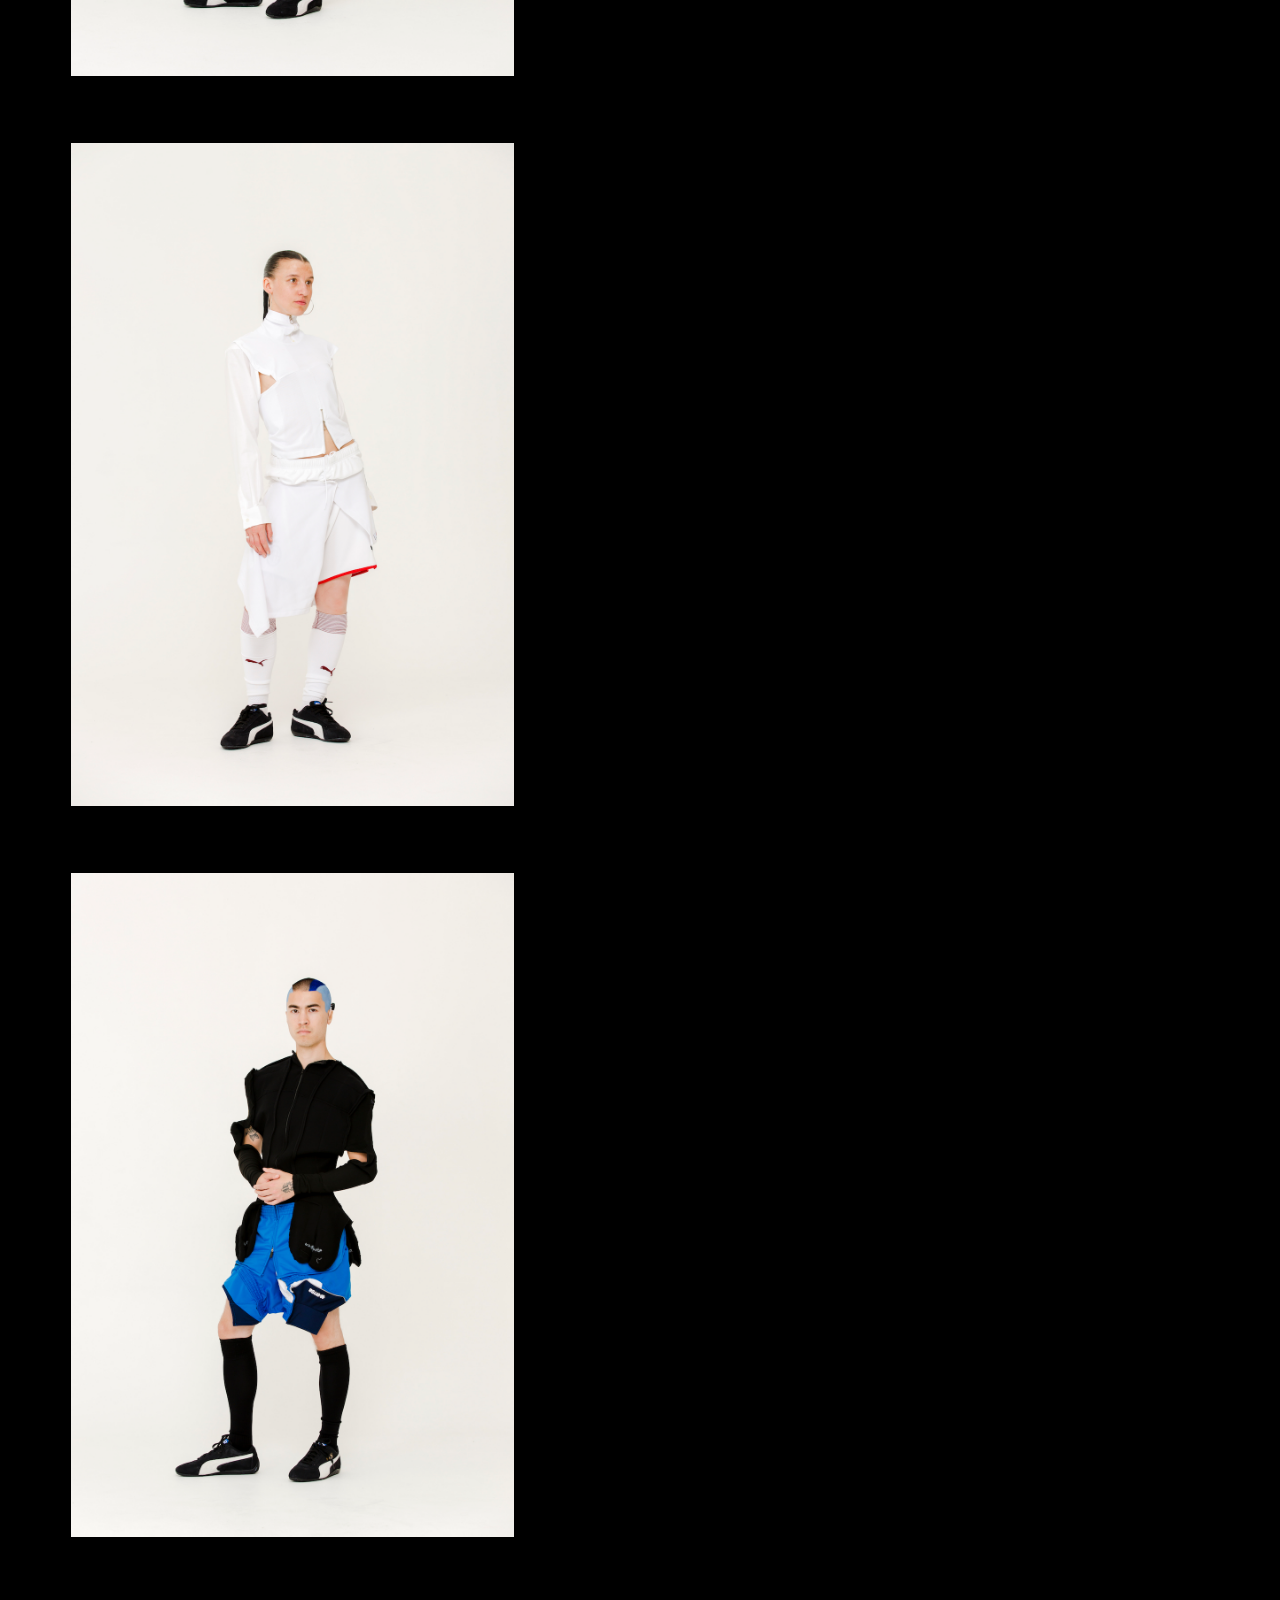
==== commit 53144428: "Update index.html" ====
--- a/index.html
+++ b/index.html
@@ -102,13 +102,16 @@
   
   <br />
   
+   <img src="collectionSS24/AMG AW2435651.jpg" class="AW24" /><br />
+   <img src="collectionSS24/AMG AW2435899.jpg" class="AW24" /><br />
+   <img src="collectionSS24/AMG AW2436194.jpg" class="AW24" /><br />
+   <img src="collectionSS24/AMG AW2436671.jpg" class="AW24" /><br />
+   <img src="collectionSS24/AMG AW2436695.jpg" class="AW24" /><br />
+  <img src="collectionSS24/AMG AW2436333 1.jpg" class="AW24" /><br />
+    <img src="collectionSS24/AMG AW2437002.jpg" class="AW24" /><br />
+   <img src="collectionSS24/AMG AW2437047.jpg" class="AW24" /><br />
    <img src="collectionSS24/AMG AW2436444.jpg" class="AW24" /><br />
-   <img src="collectionSS24/AMG AW2435639.jpg" class="AW24" /><br />
-   <img src="collectionSS24/AMG AW2436695.jpg" class="AW24" /><br />
-   <img src="collectionSS24/AMG AW2436671.jpg" class="AW24" /><br />
-   <img src="collectionSS24/AMG AW2436568.jpg" class="AW24" /><br />
-  <img src="collectionSS24/AMG AW2436333 1.jpg" class="AW24" /><br />
-     <img src="collectionSS24/AMG AW2435899.jpg" class="AW24" /><br />
+  <img src="collectionSS24/AMG AW2436568.jpg" class="AW24" /><br />
     
 
 <br />
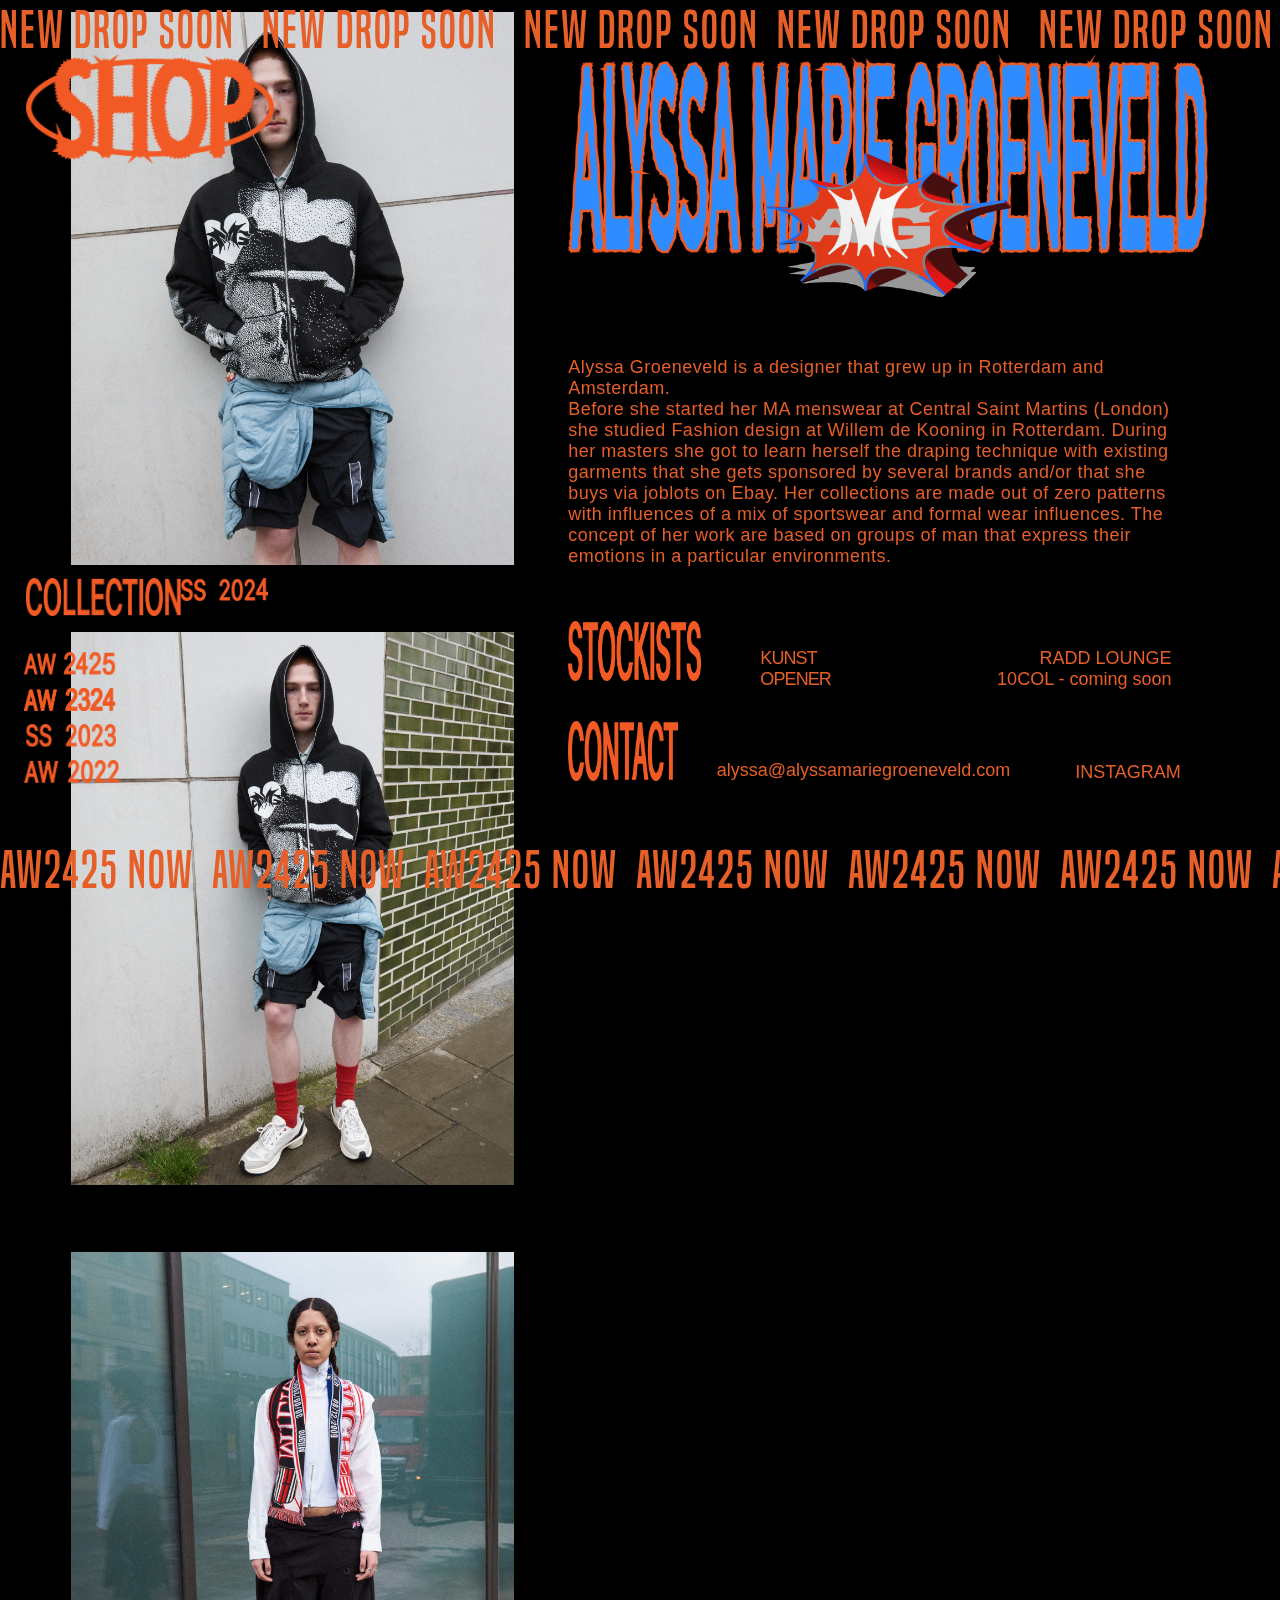
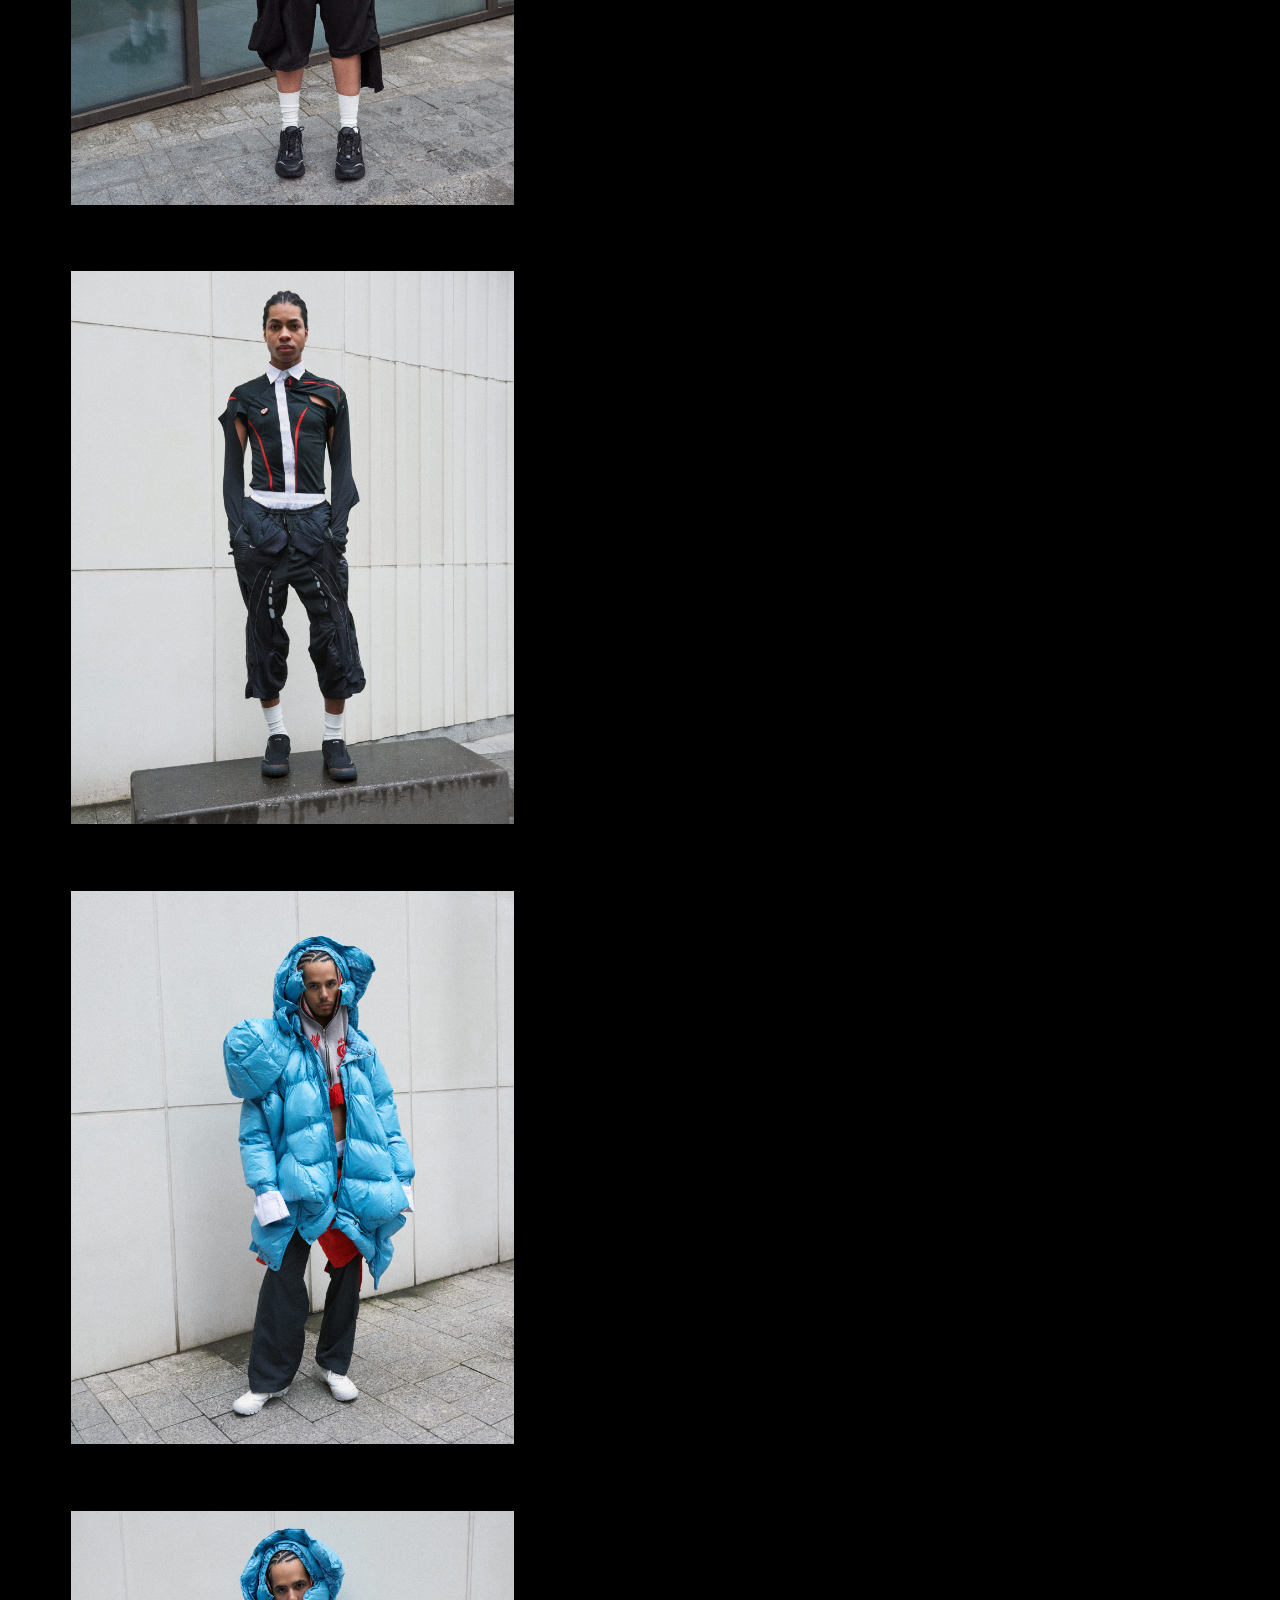
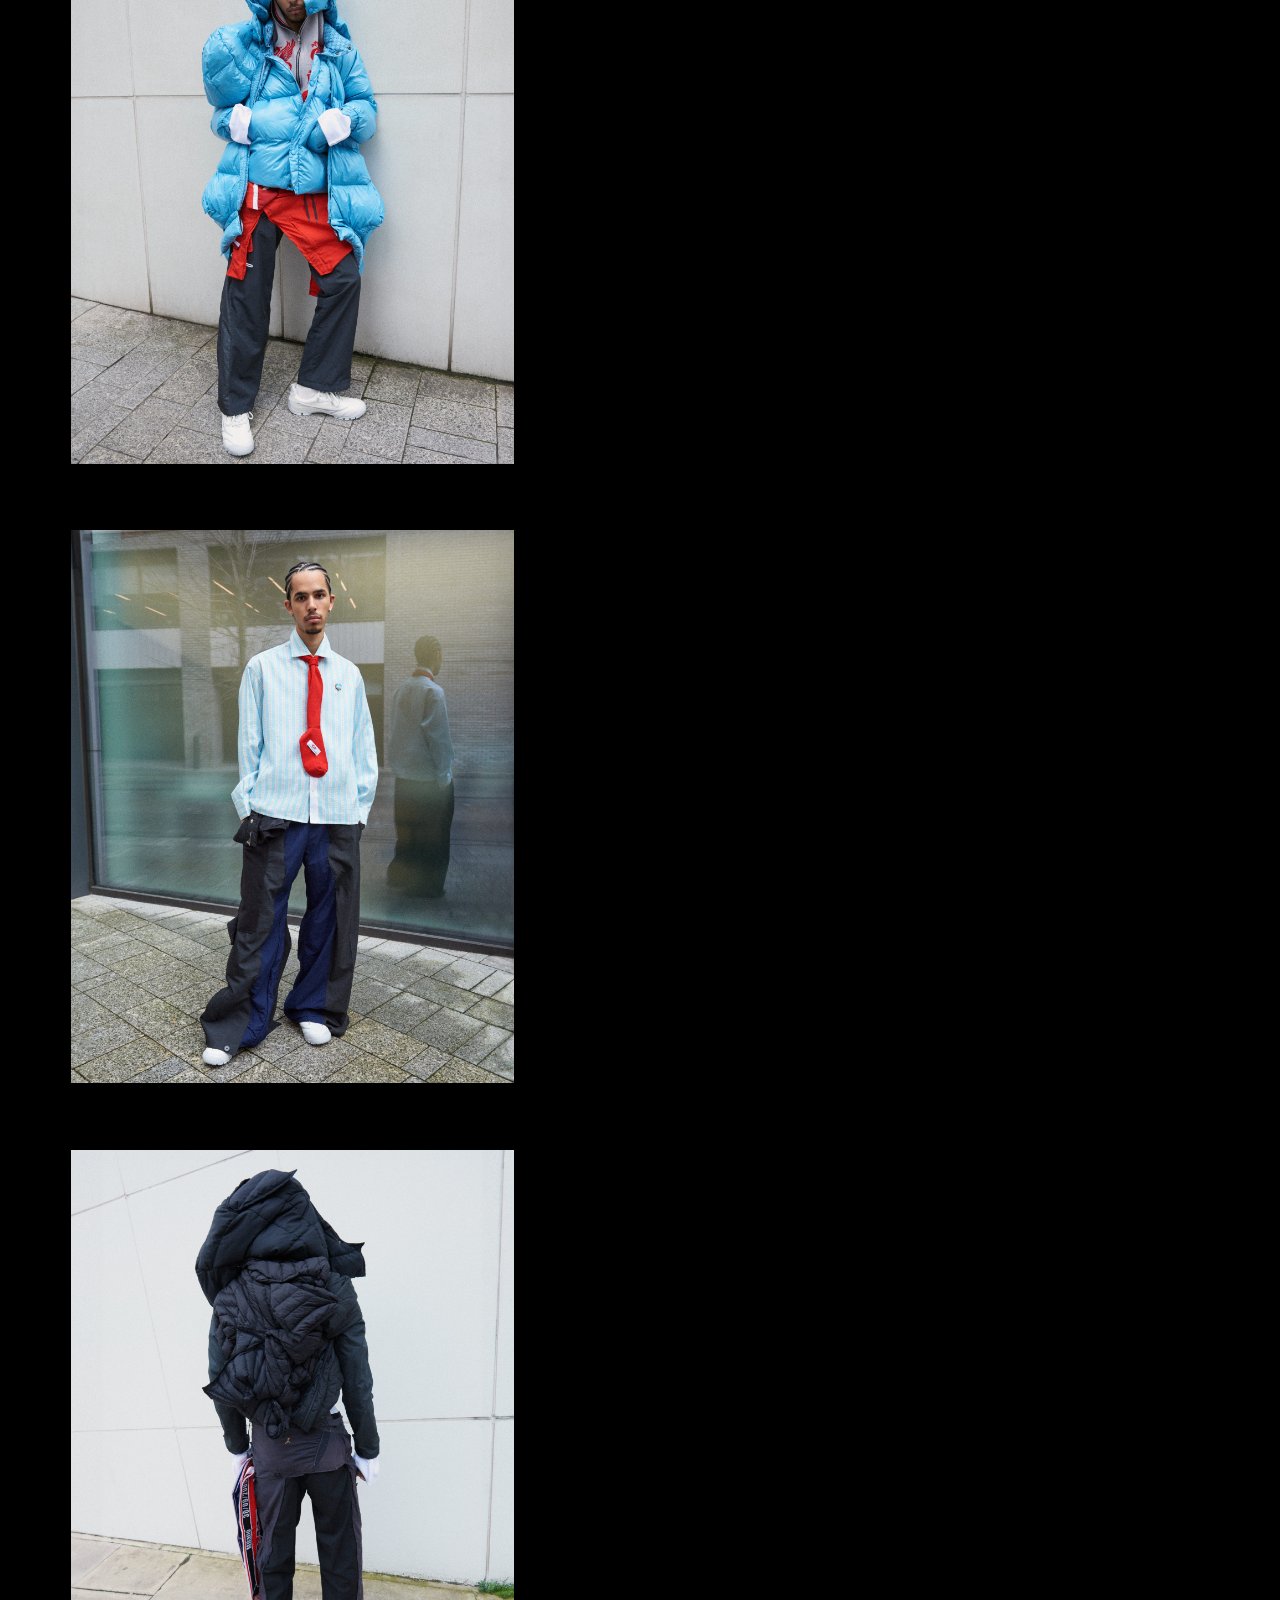
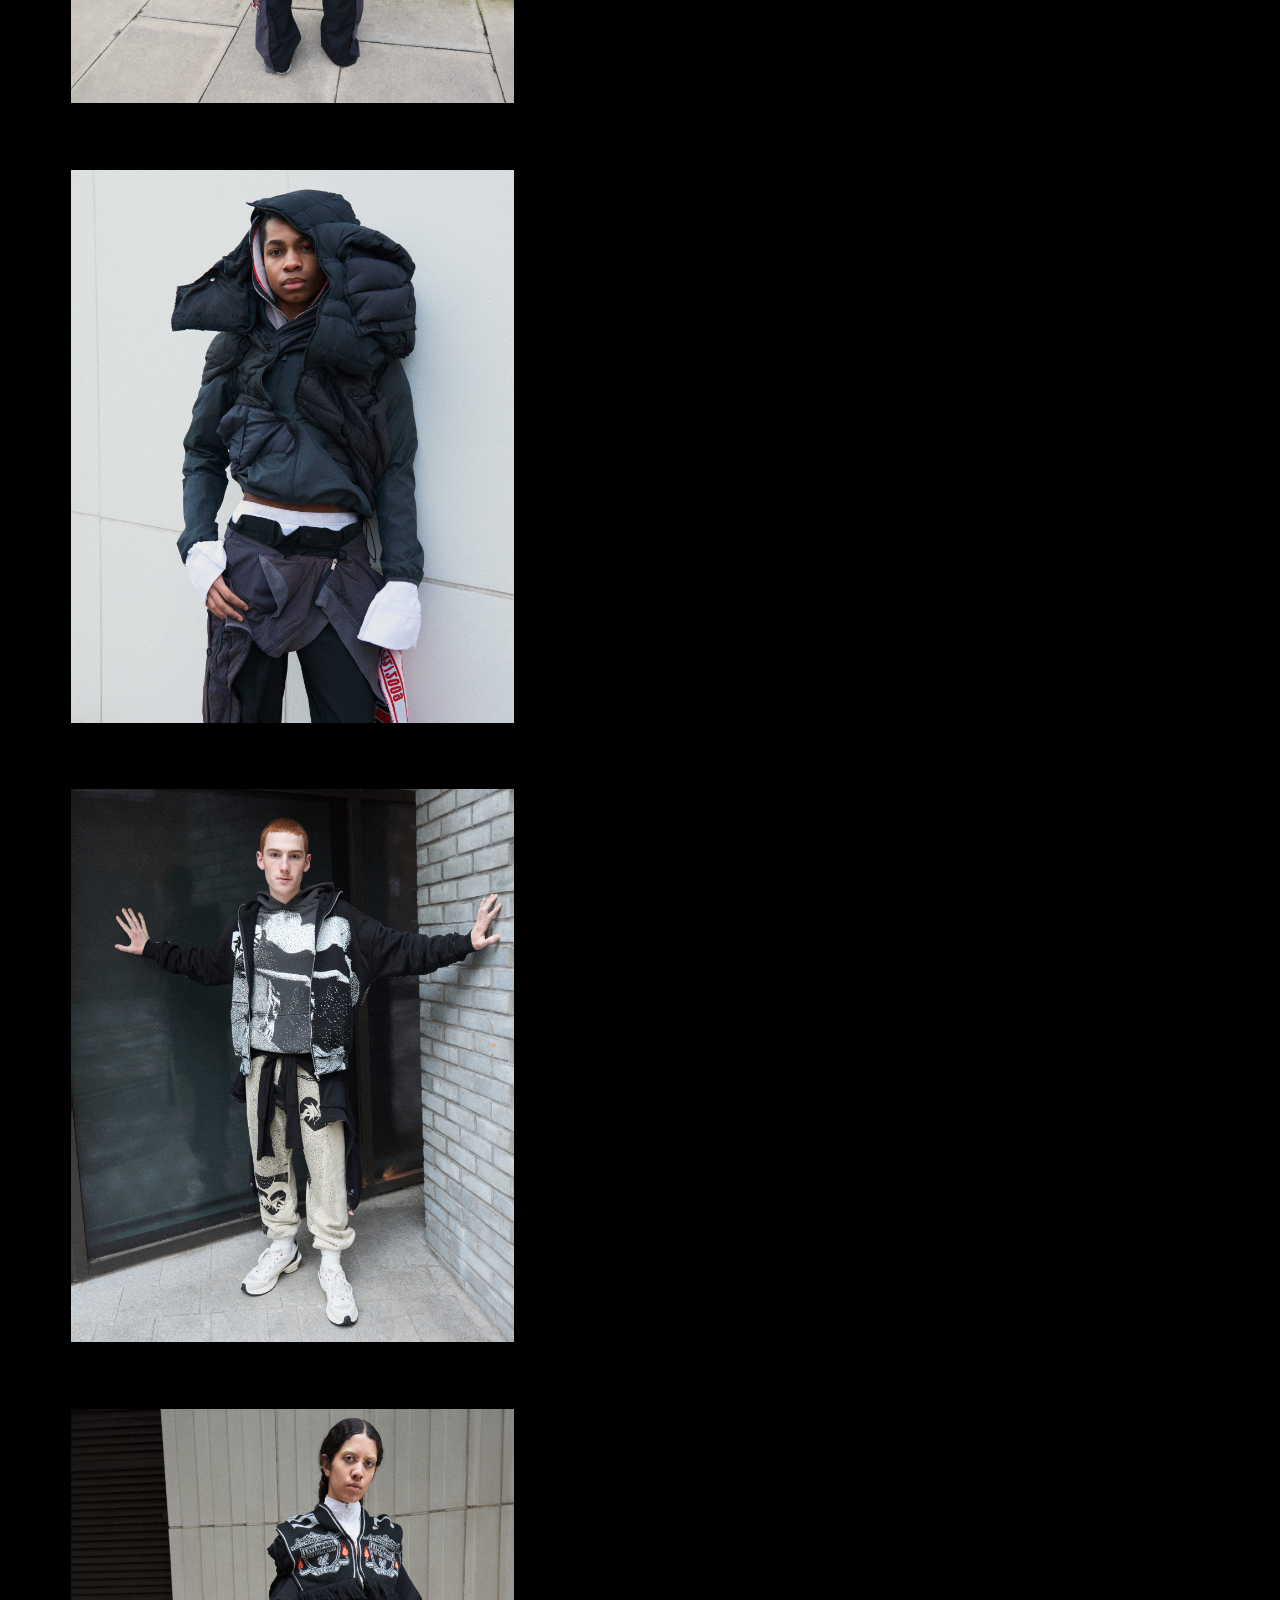
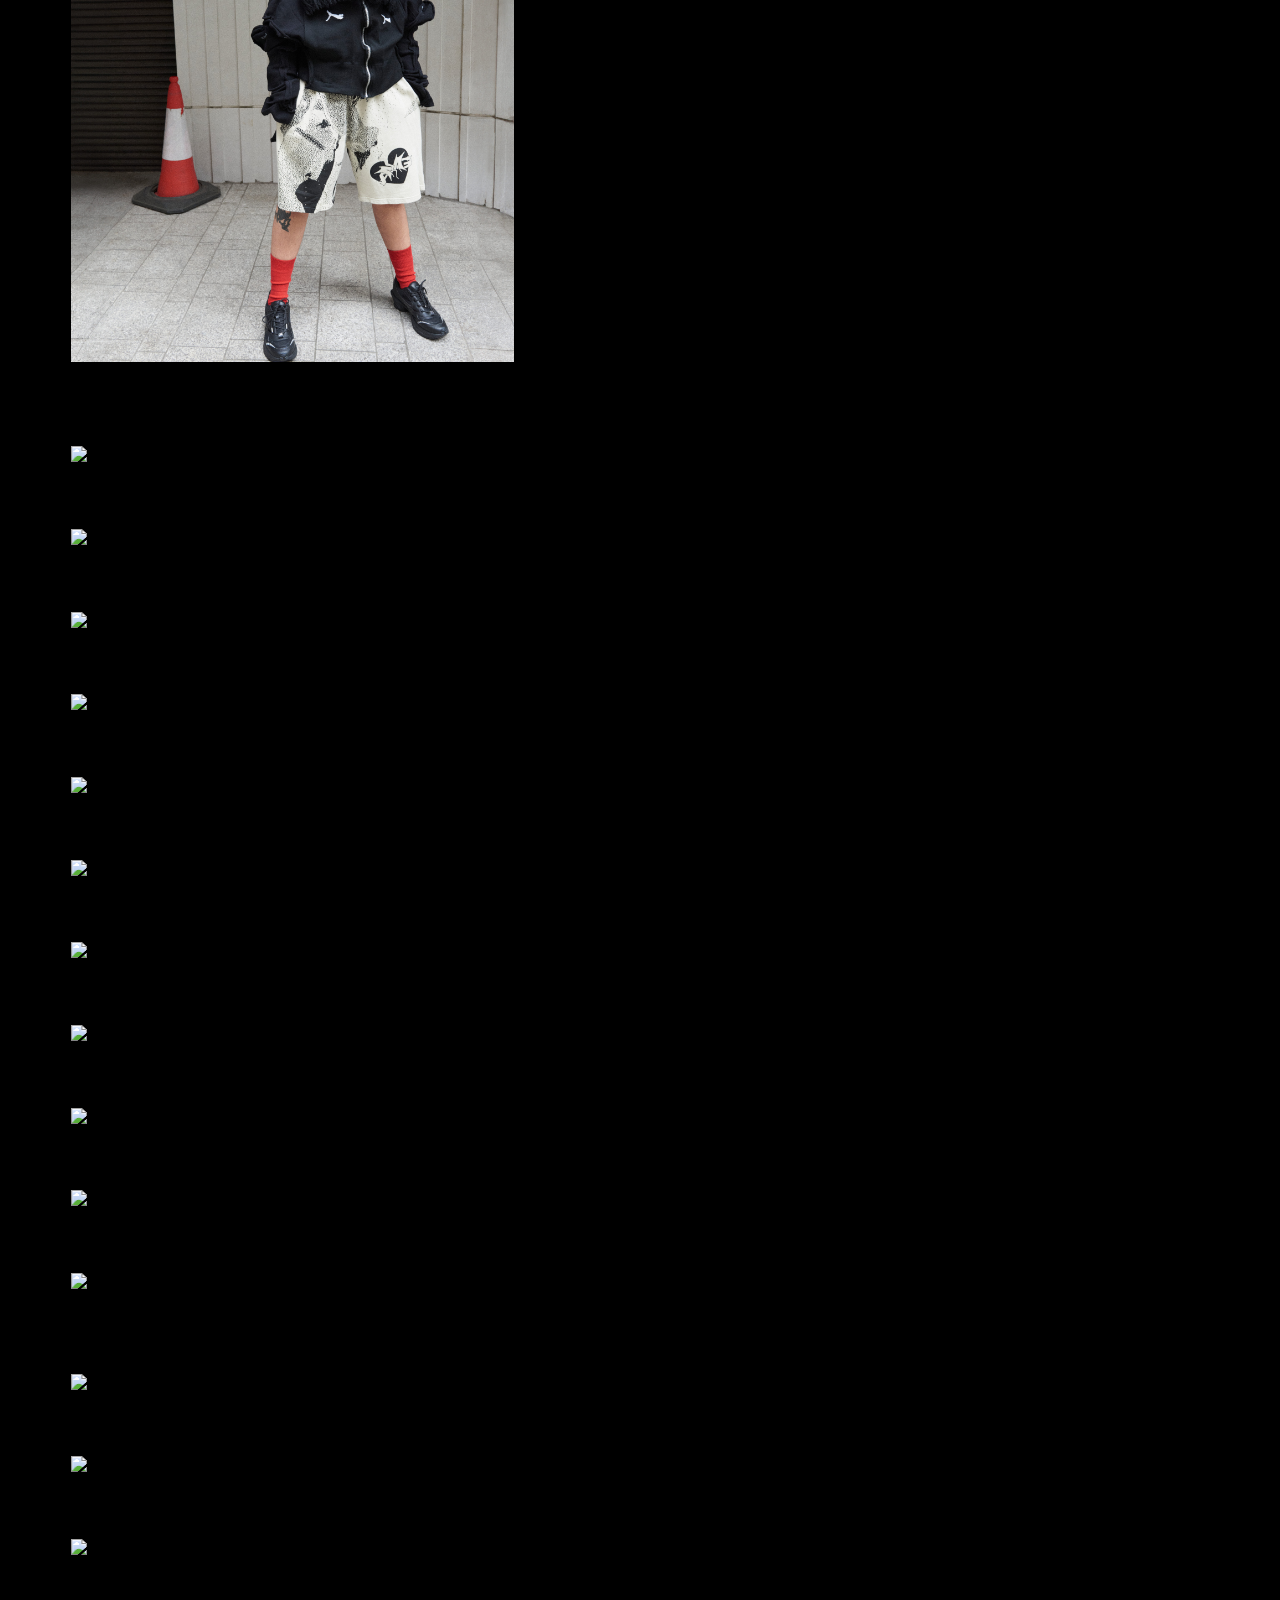
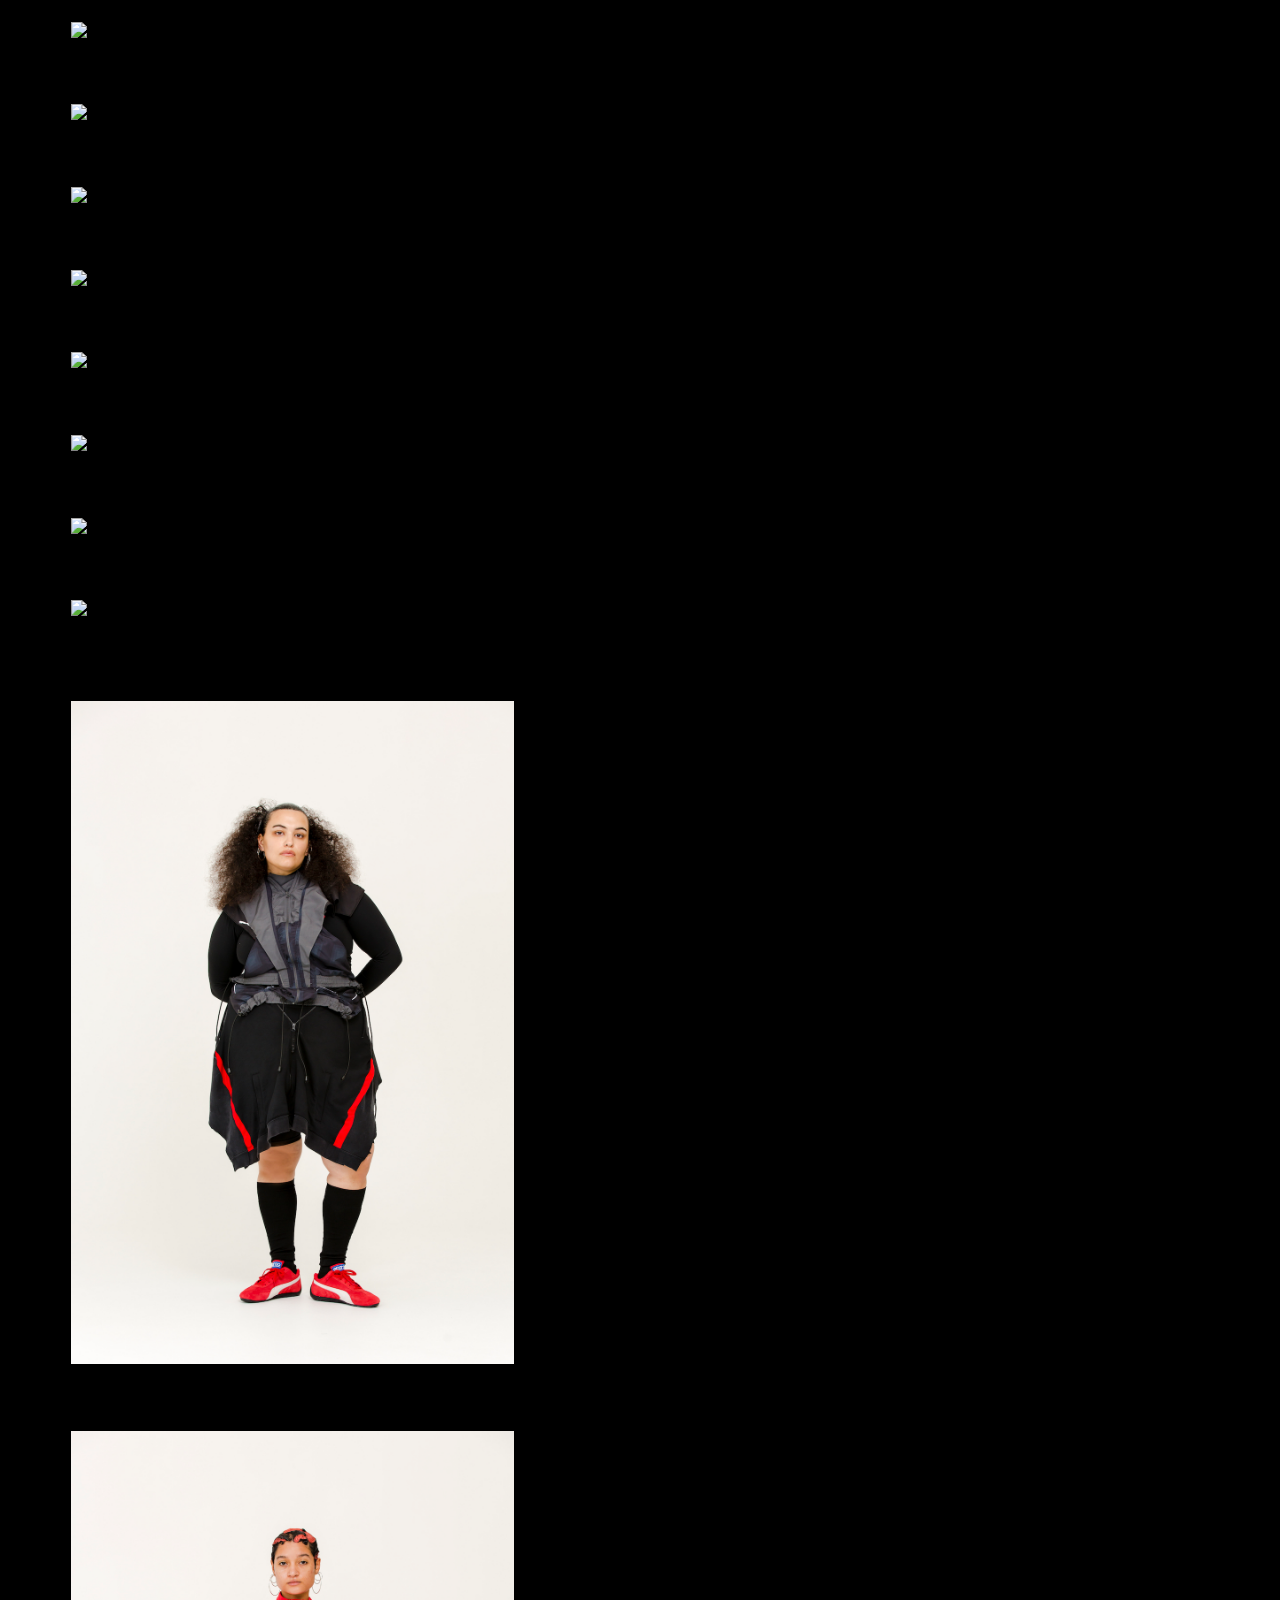
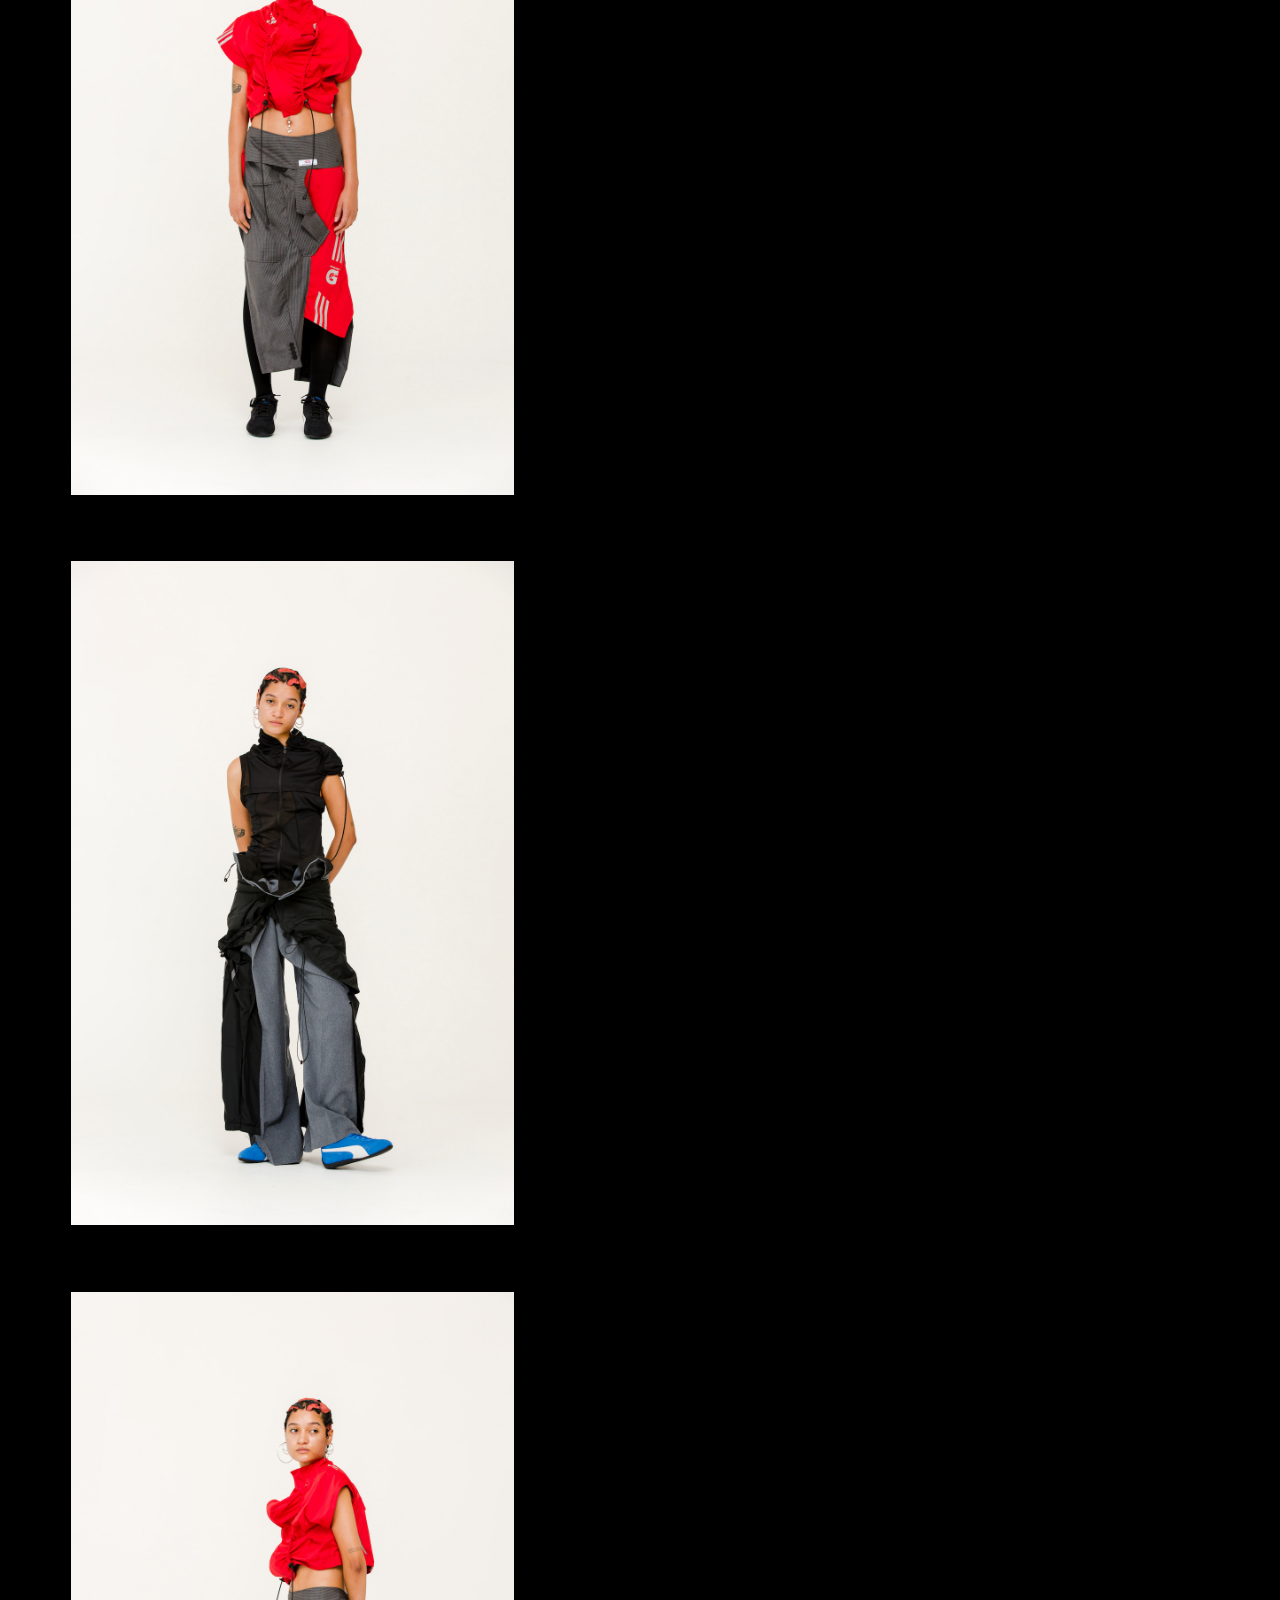
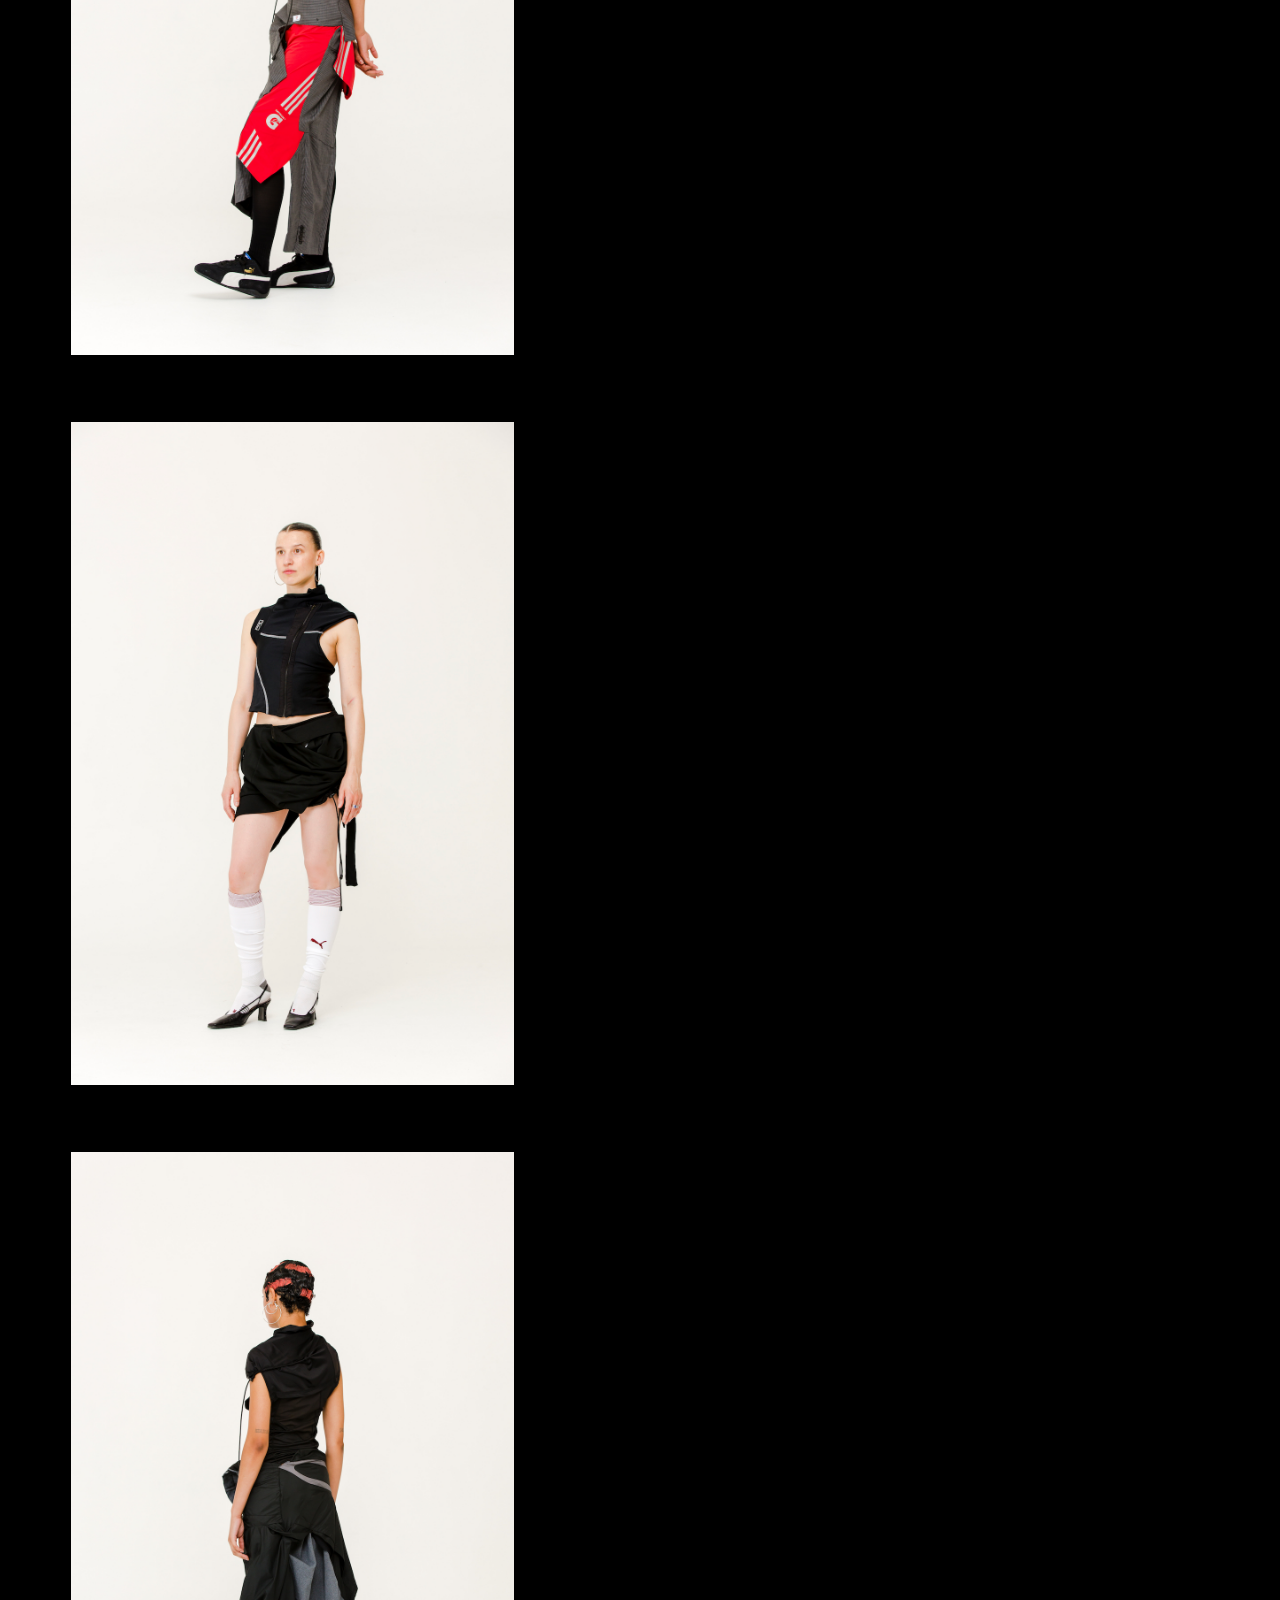
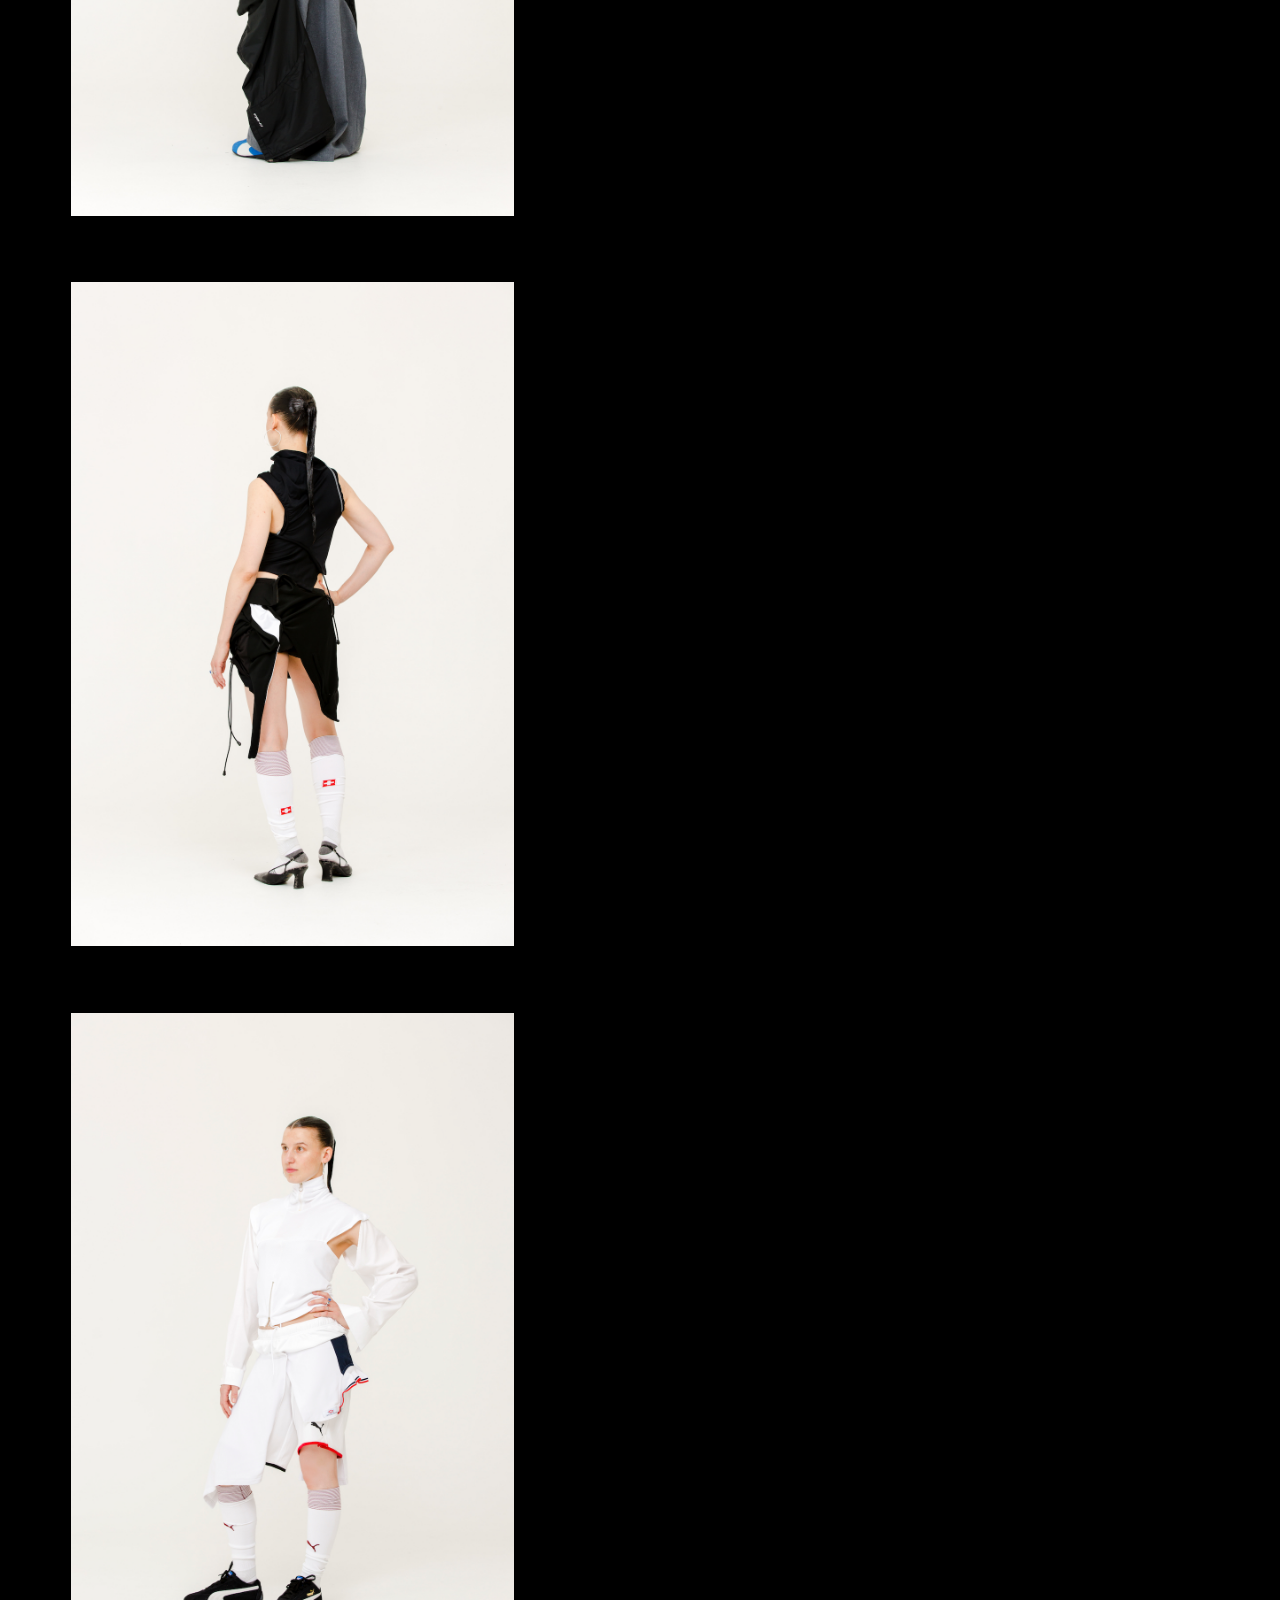
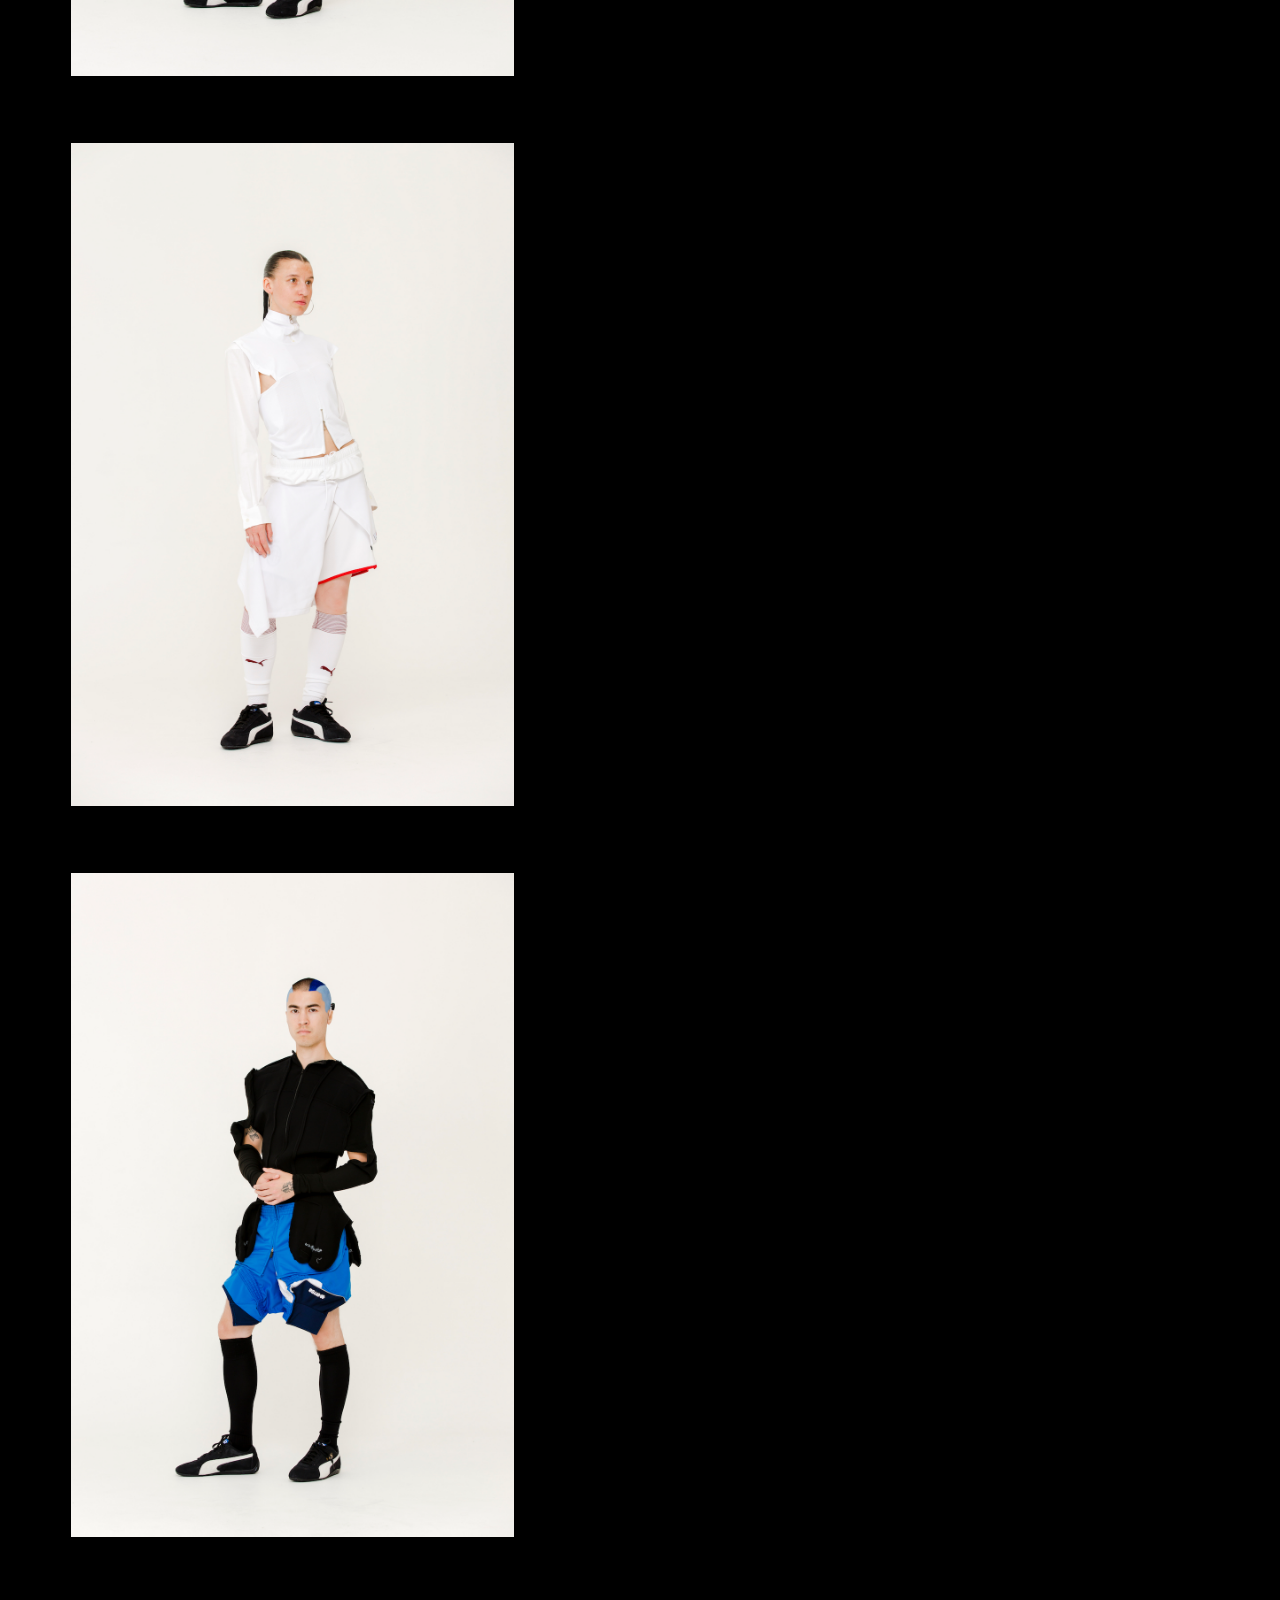
==== commit c1ba778d: "Update index.html" ====
--- a/index.html
+++ b/index.html
@@ -118,22 +118,22 @@
 
 
 <img
-  id="image-2024"
+  id="image-SS2024"
   src="collection4/1-1.jpg"
-  class="SS24" />
+  class="SS2024" />
 
   <br />
   
-   <img src="collection4/2-1.jpg" class="SS24" /><br />
-   <img src="collection4/3-6.jpg" class="SS24" /><br />
-   <img src="collection4/4-1.jpg" class="SS24" /><br />
-   <img src="collection4/5-1.jpg" class="SS24" /><br />
-   <img src="collection4/6-6.jpg" class="SS24" /><br />
-   <img src="collection4/7-2.jpg" class="SS24" /><br />
-  <img src="collection4/AMG1.jpg" class="SS24" /><br />
-     <img src="collection4/AMG2.jpg" class="SS24" /><br />
-     <img src="collection4/AMG3.jpg" class="SS24" /><br />
-   <img src="collection4/AMG4.jpg" class="SS24" /><br />
+   <img src="collection4/2-1.jpg" class="SS2024" /><br />
+   <img src="collection4/3-6.jpg" class="SS2024" /><br />
+   <img src="collection4/4-1.jpg" class="SS2024" /><br />
+   <img src="collection4/5-1.jpg" class="SS2024" /><br />
+   <img src="collection4/6-6.jpg" class="SS2024" /><br />
+   <img src="collection4/7-2.jpg" class="SS2024" /><br />
+  <img src="collection4/AMG1.jpg" class="SS2024" /><br />
+     <img src="collection4/AMG2.jpg" class="SS2024" /><br />
+     <img src="collection4/AMG3.jpg" class="SS2024" /><br />
+   <img src="collection4/AMG4.jpg" class="SS2024" /><br />
 
 <br />
 
@@ -232,6 +232,13 @@
         </a>
    </div>
       
+ <div class="SS 2024">
+        <a href="#image-SS2024">
+          <img class="image-SS2024" src="image-gallery/askdk.png" height="23px" />
+        </a>
+   </div>
+
+      
  <div class="SS 24">
         <a href="#image-2024">
           <img class="img-N2324" src="image-gallery/2324.png" />
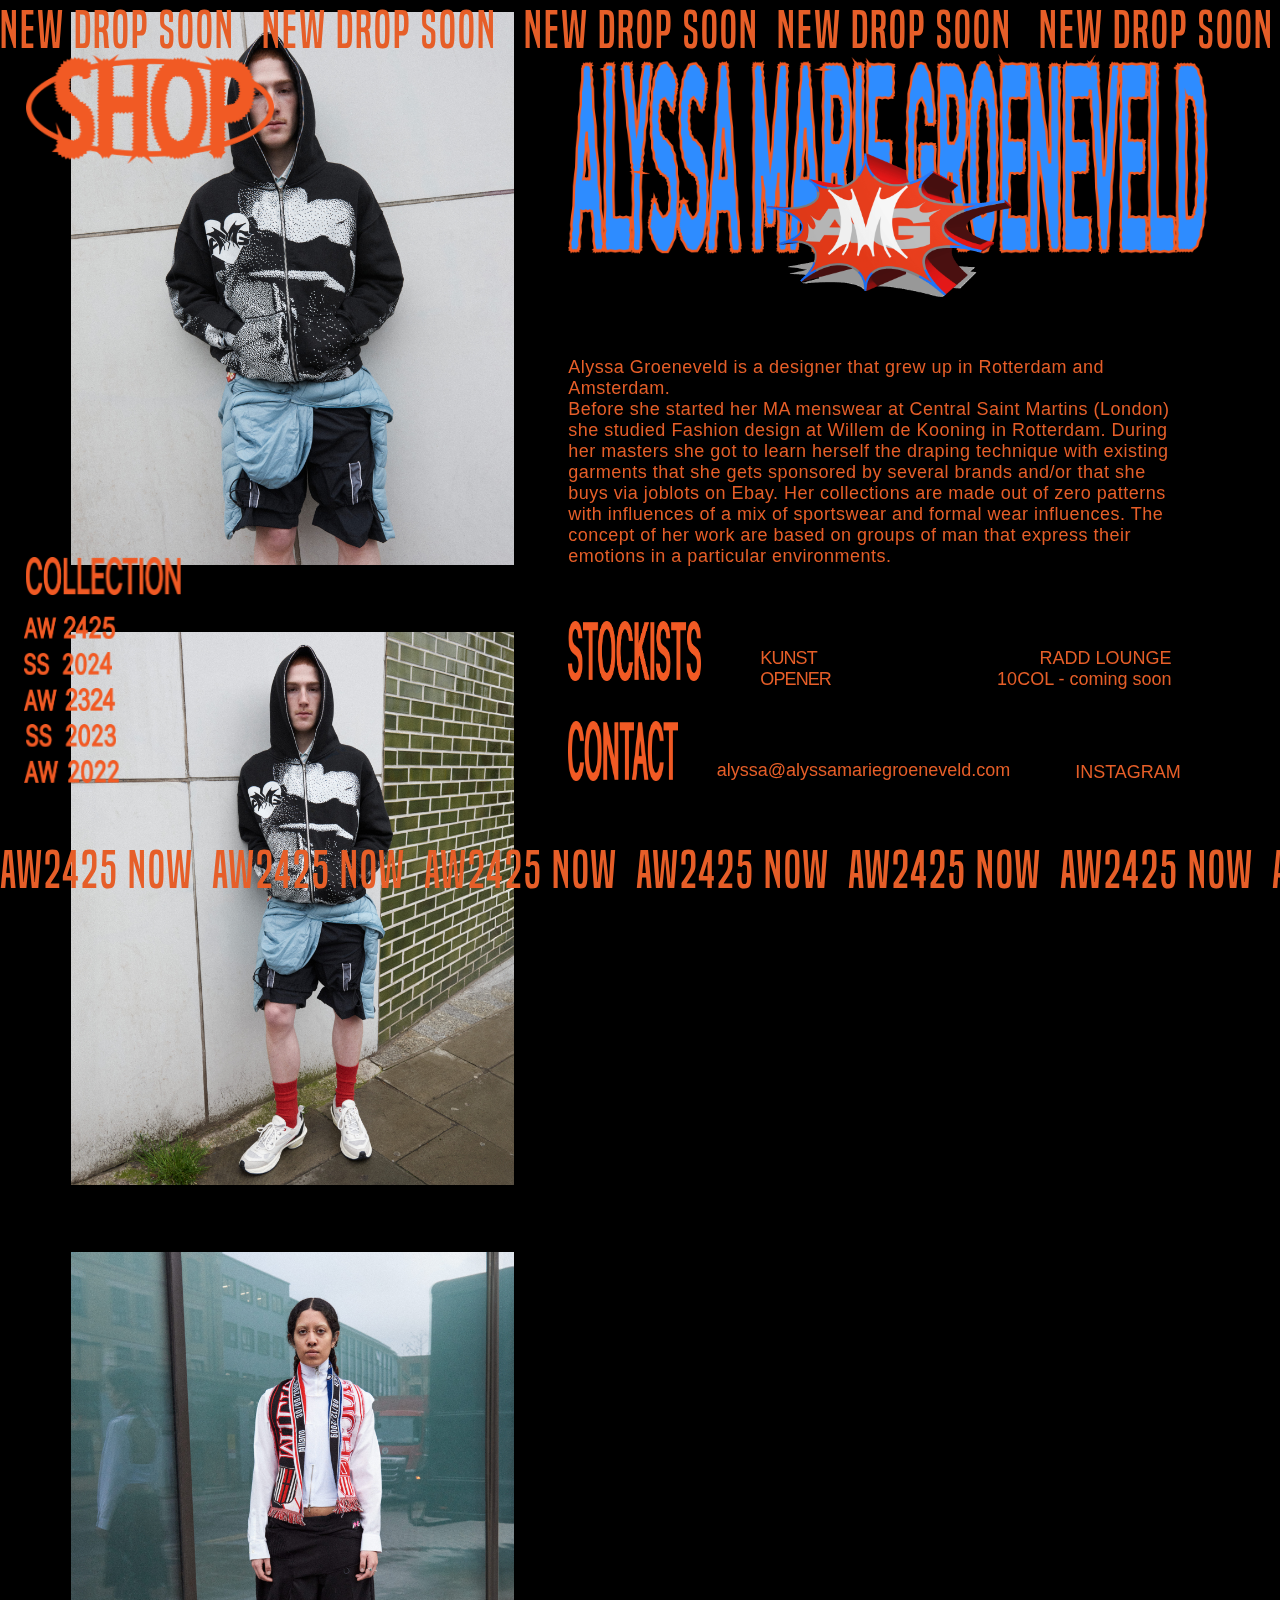
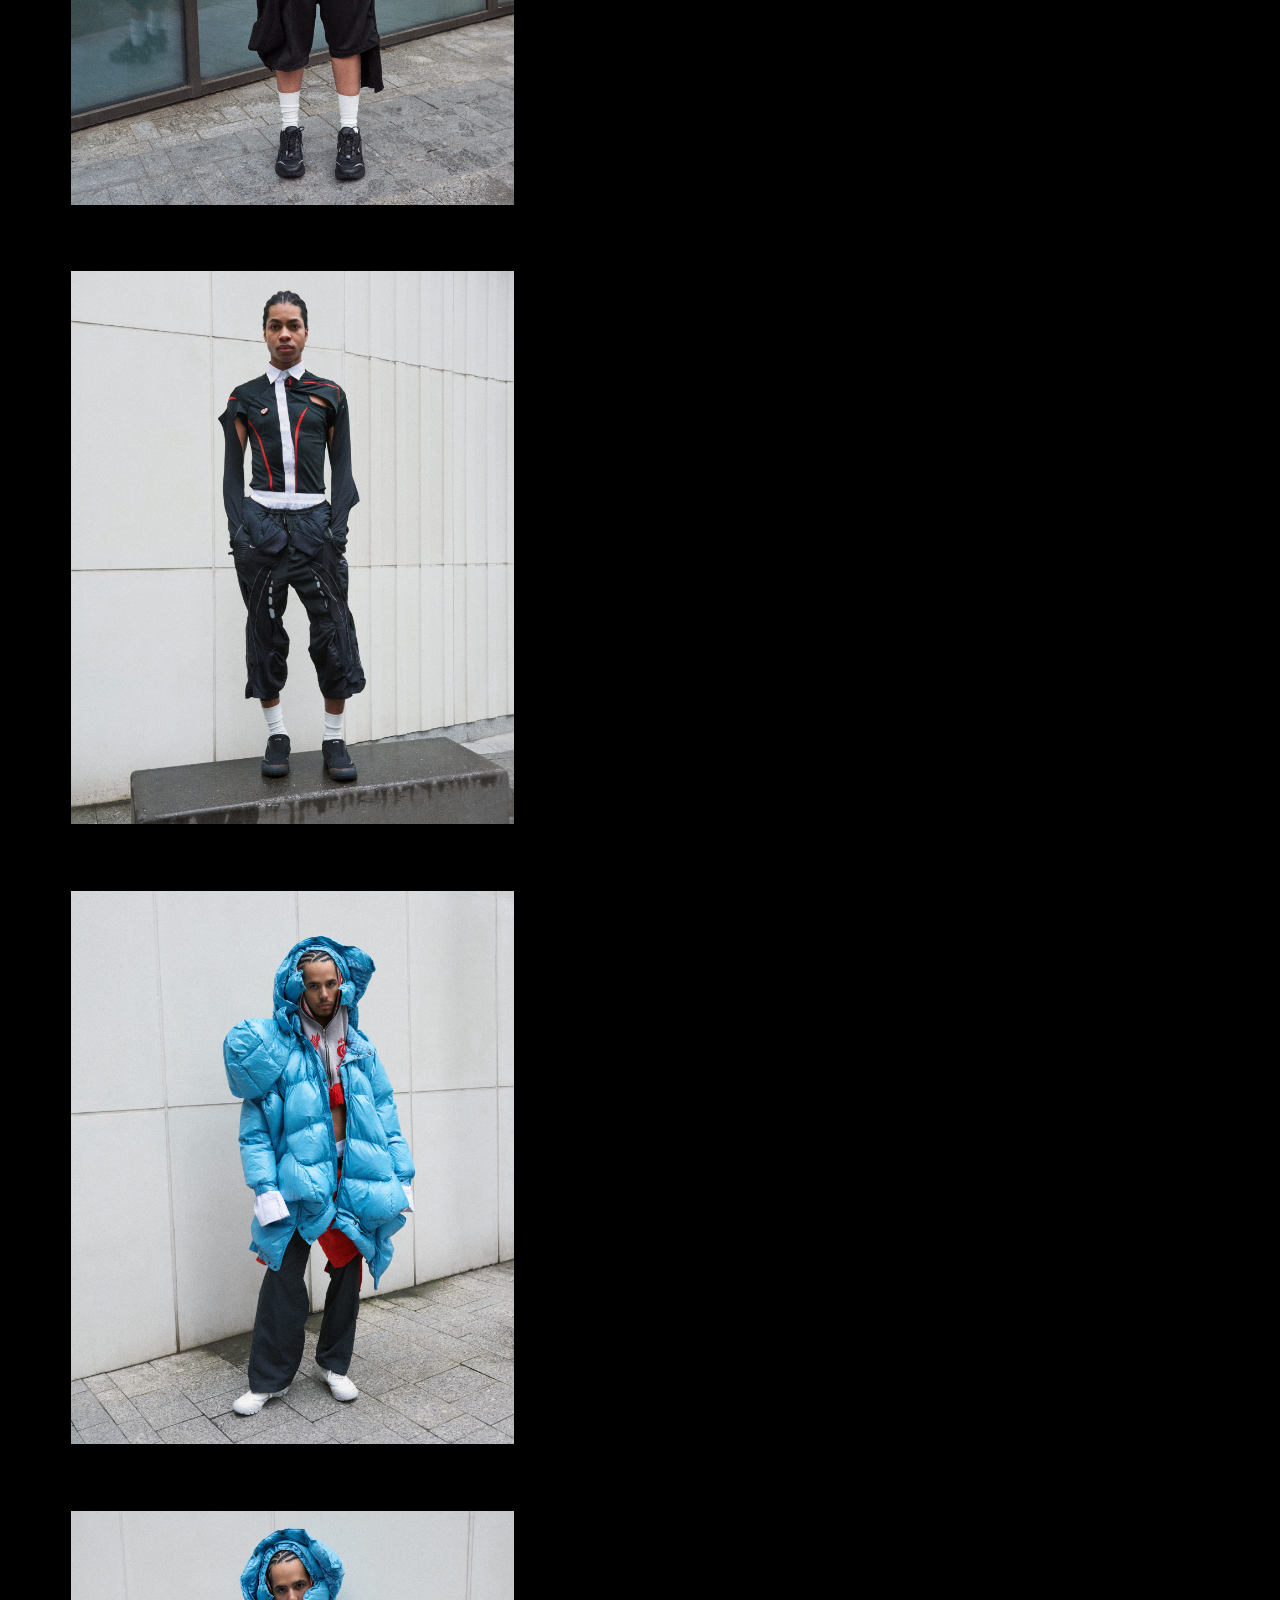
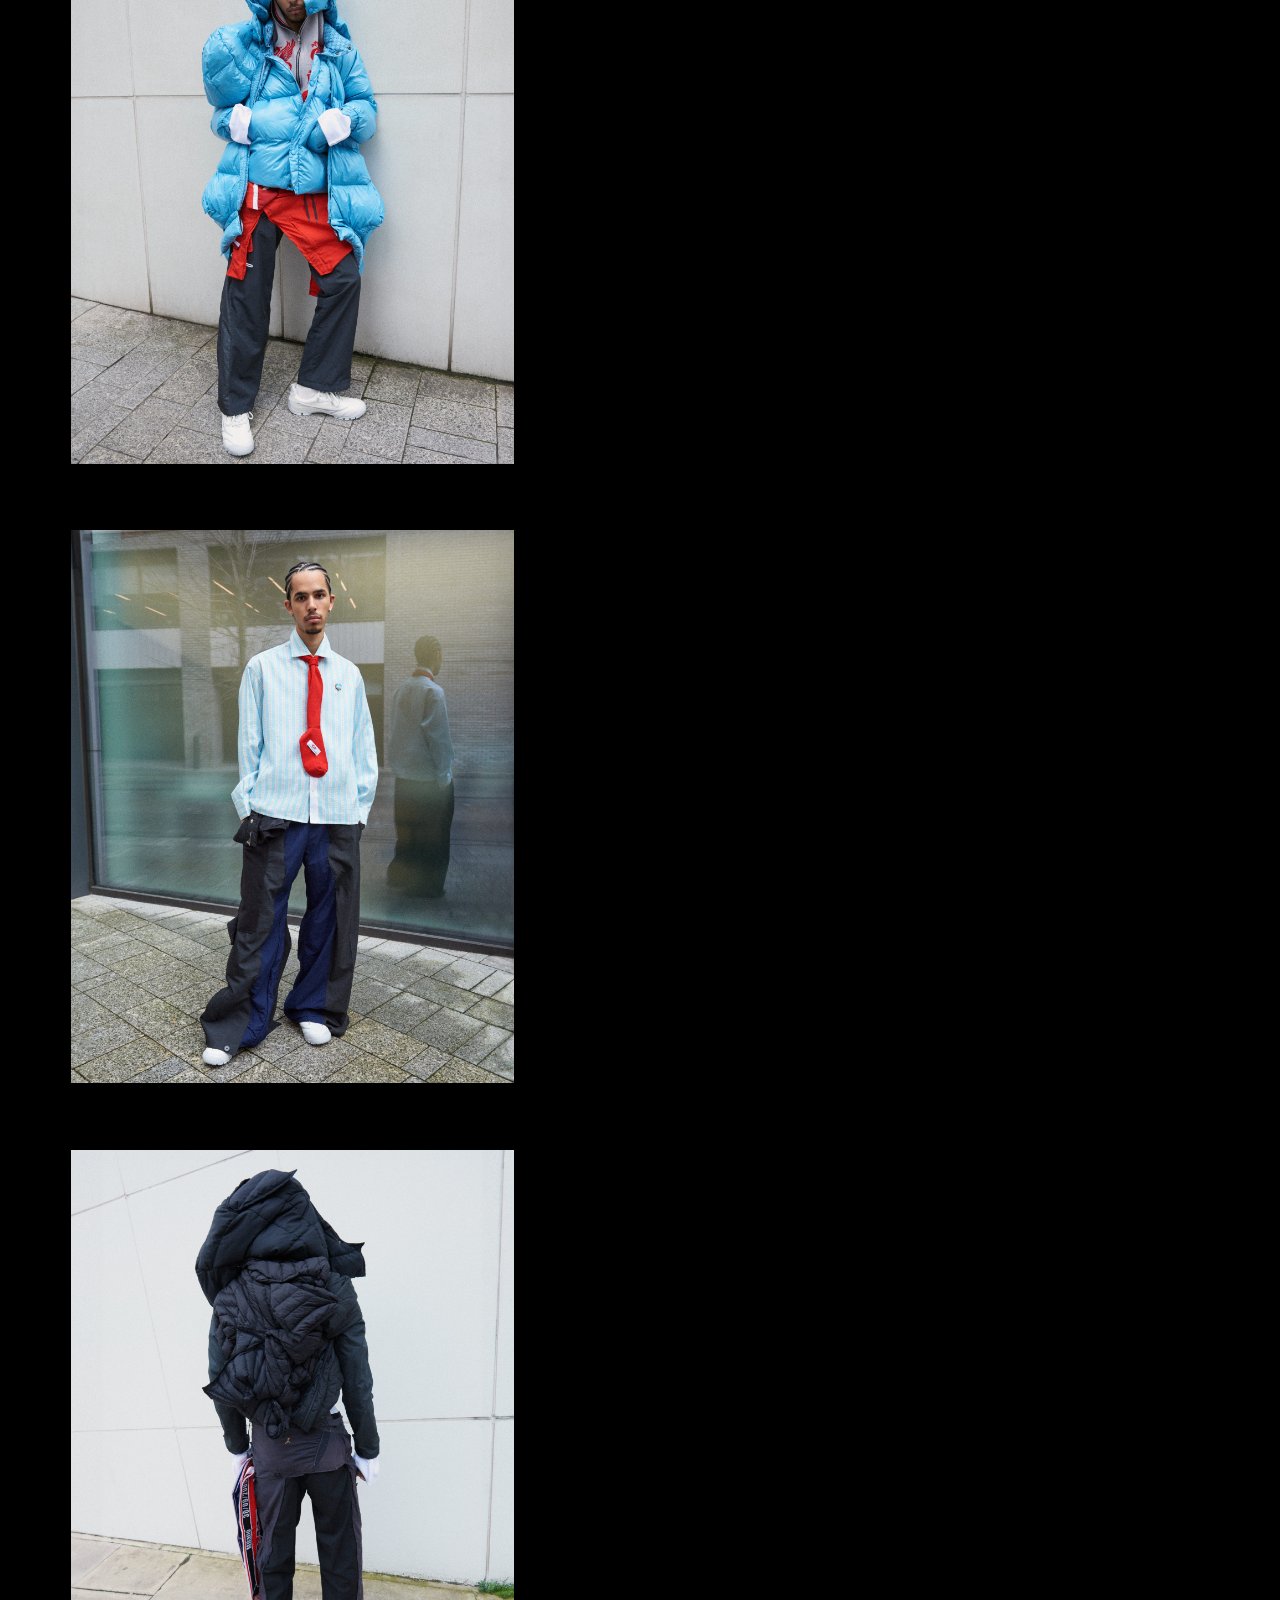
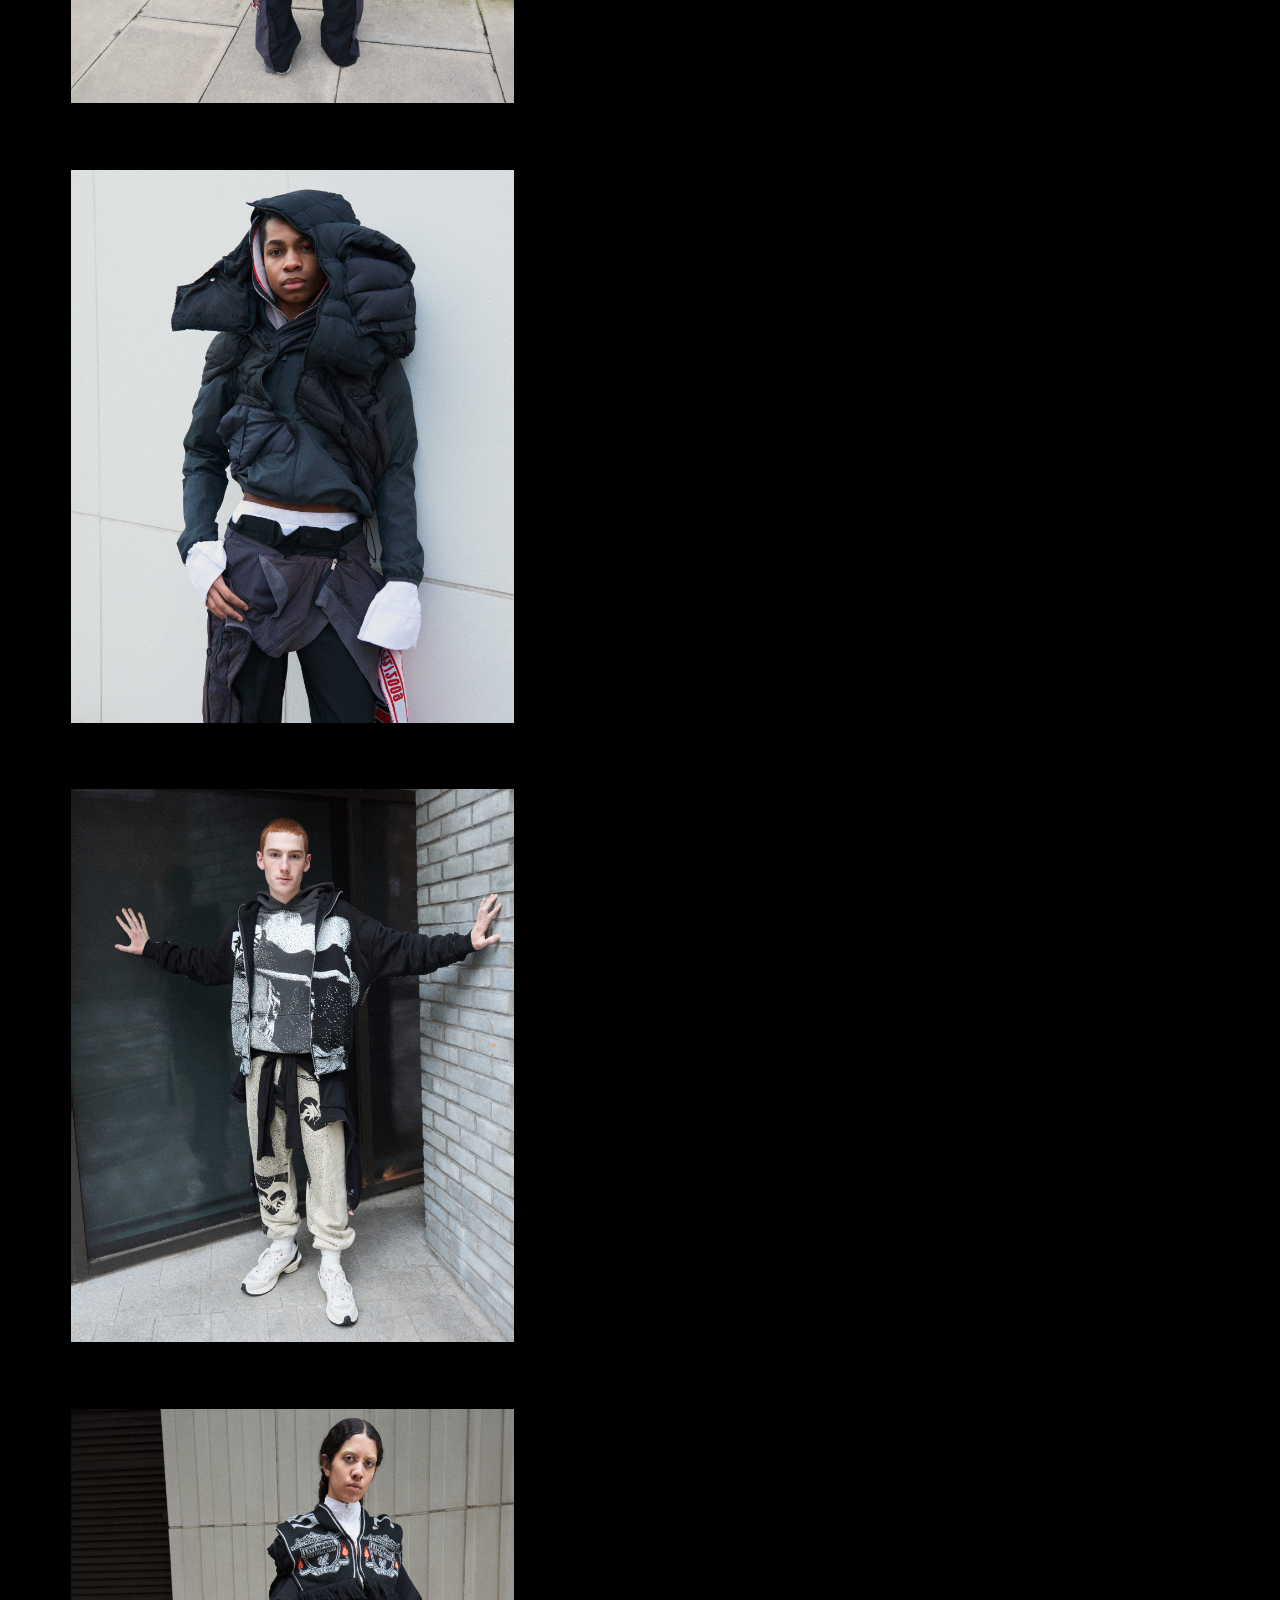
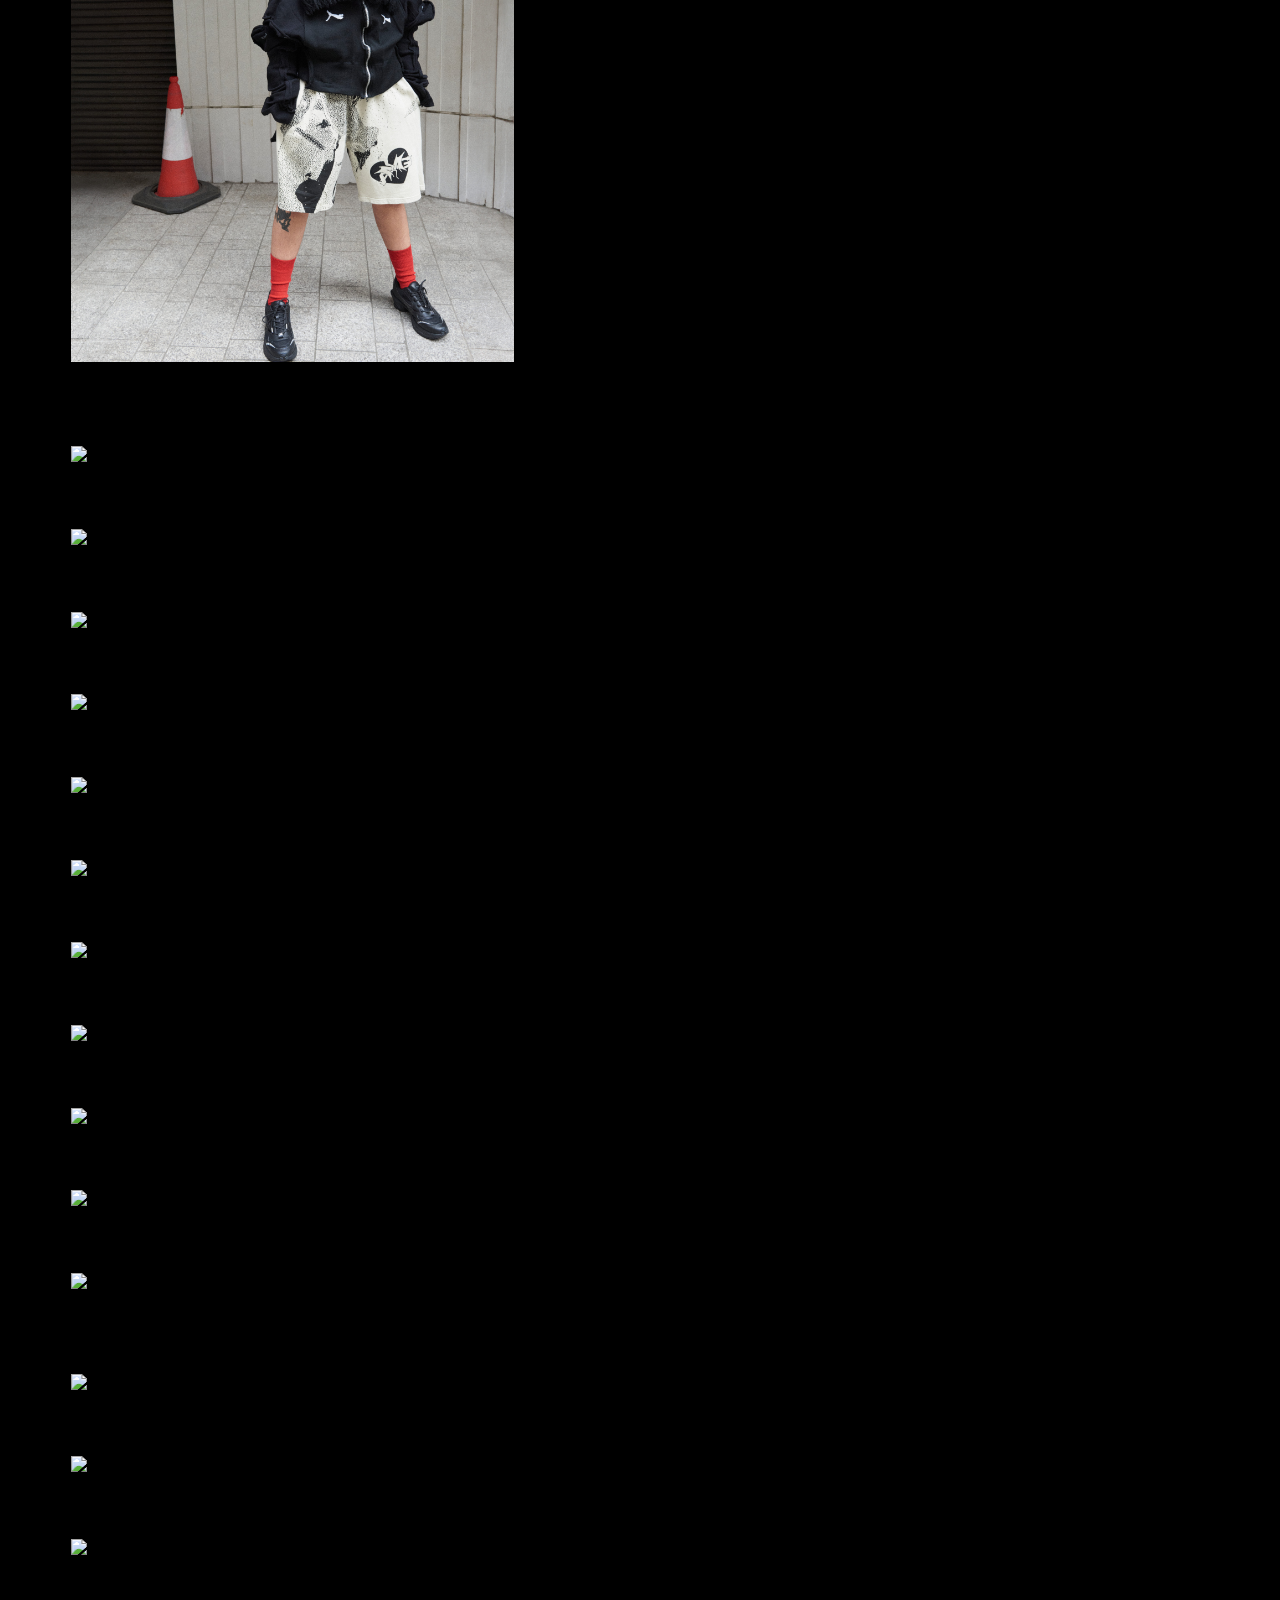
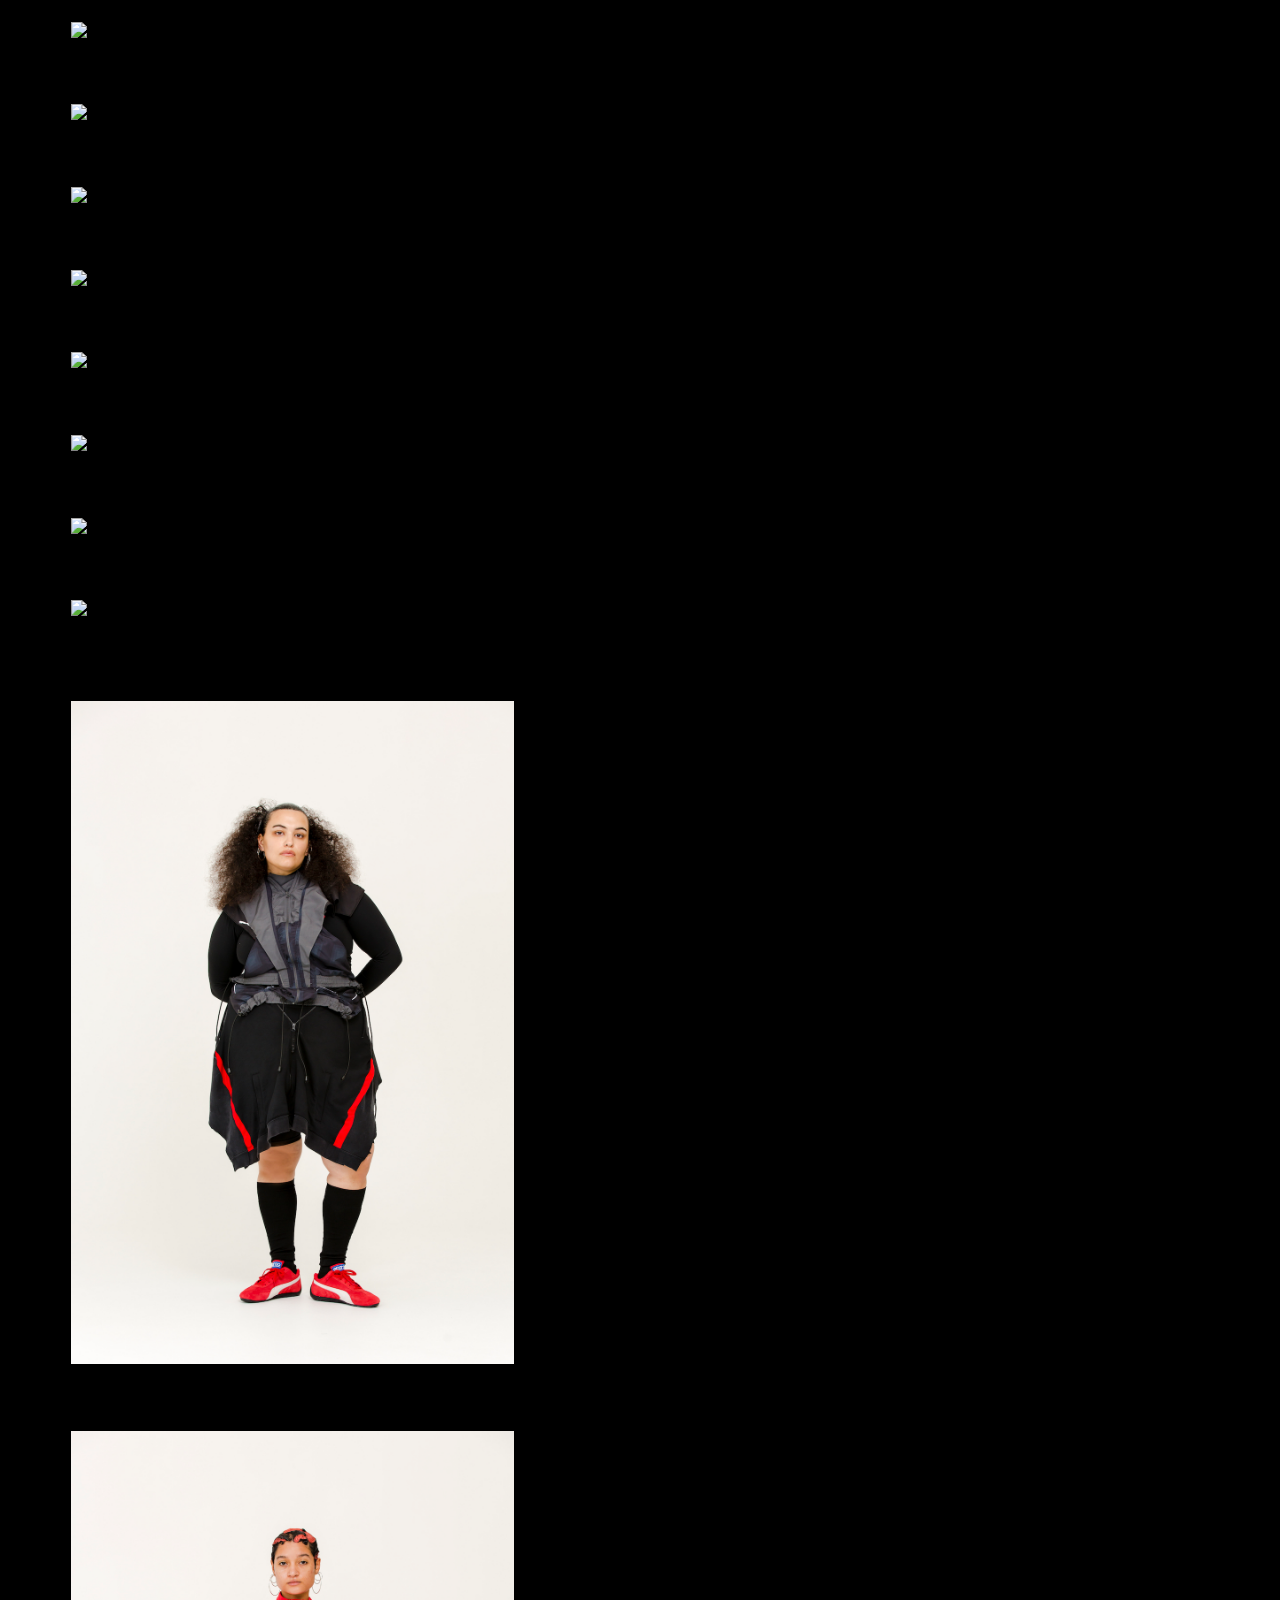
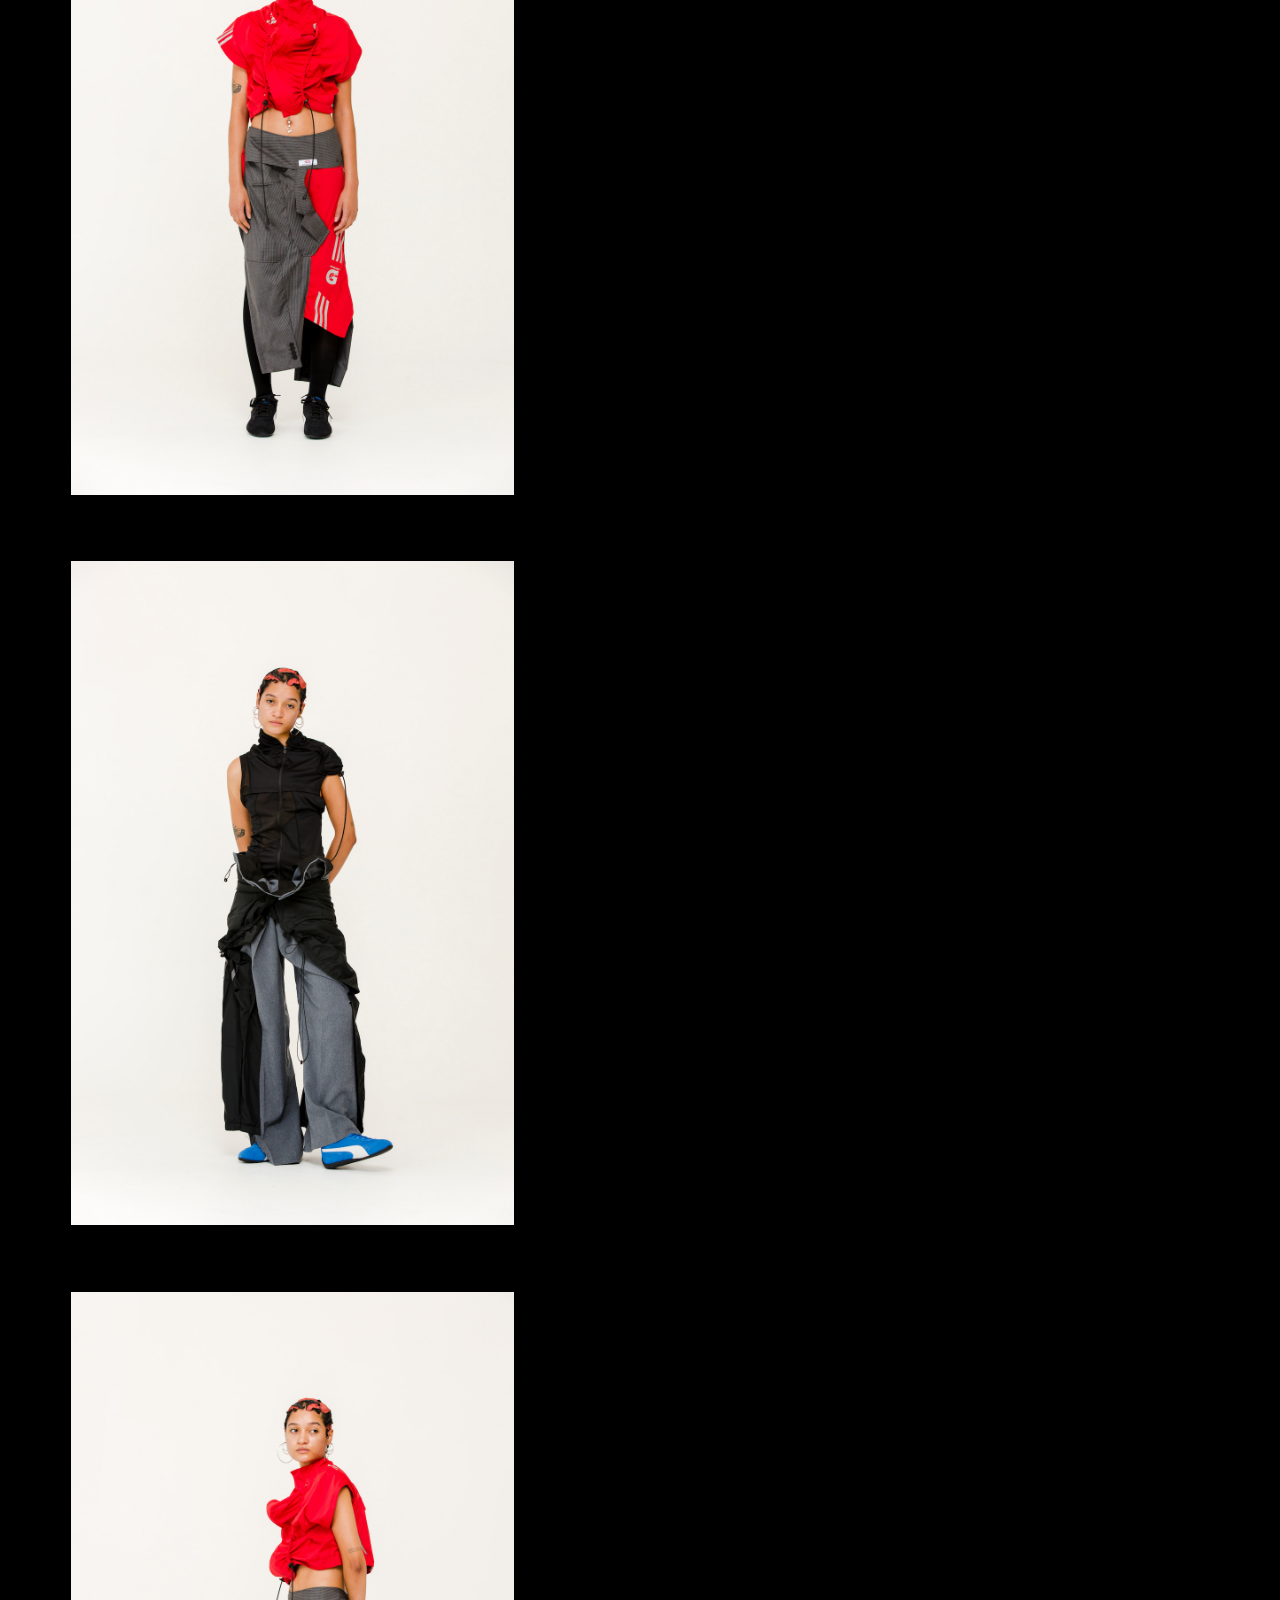
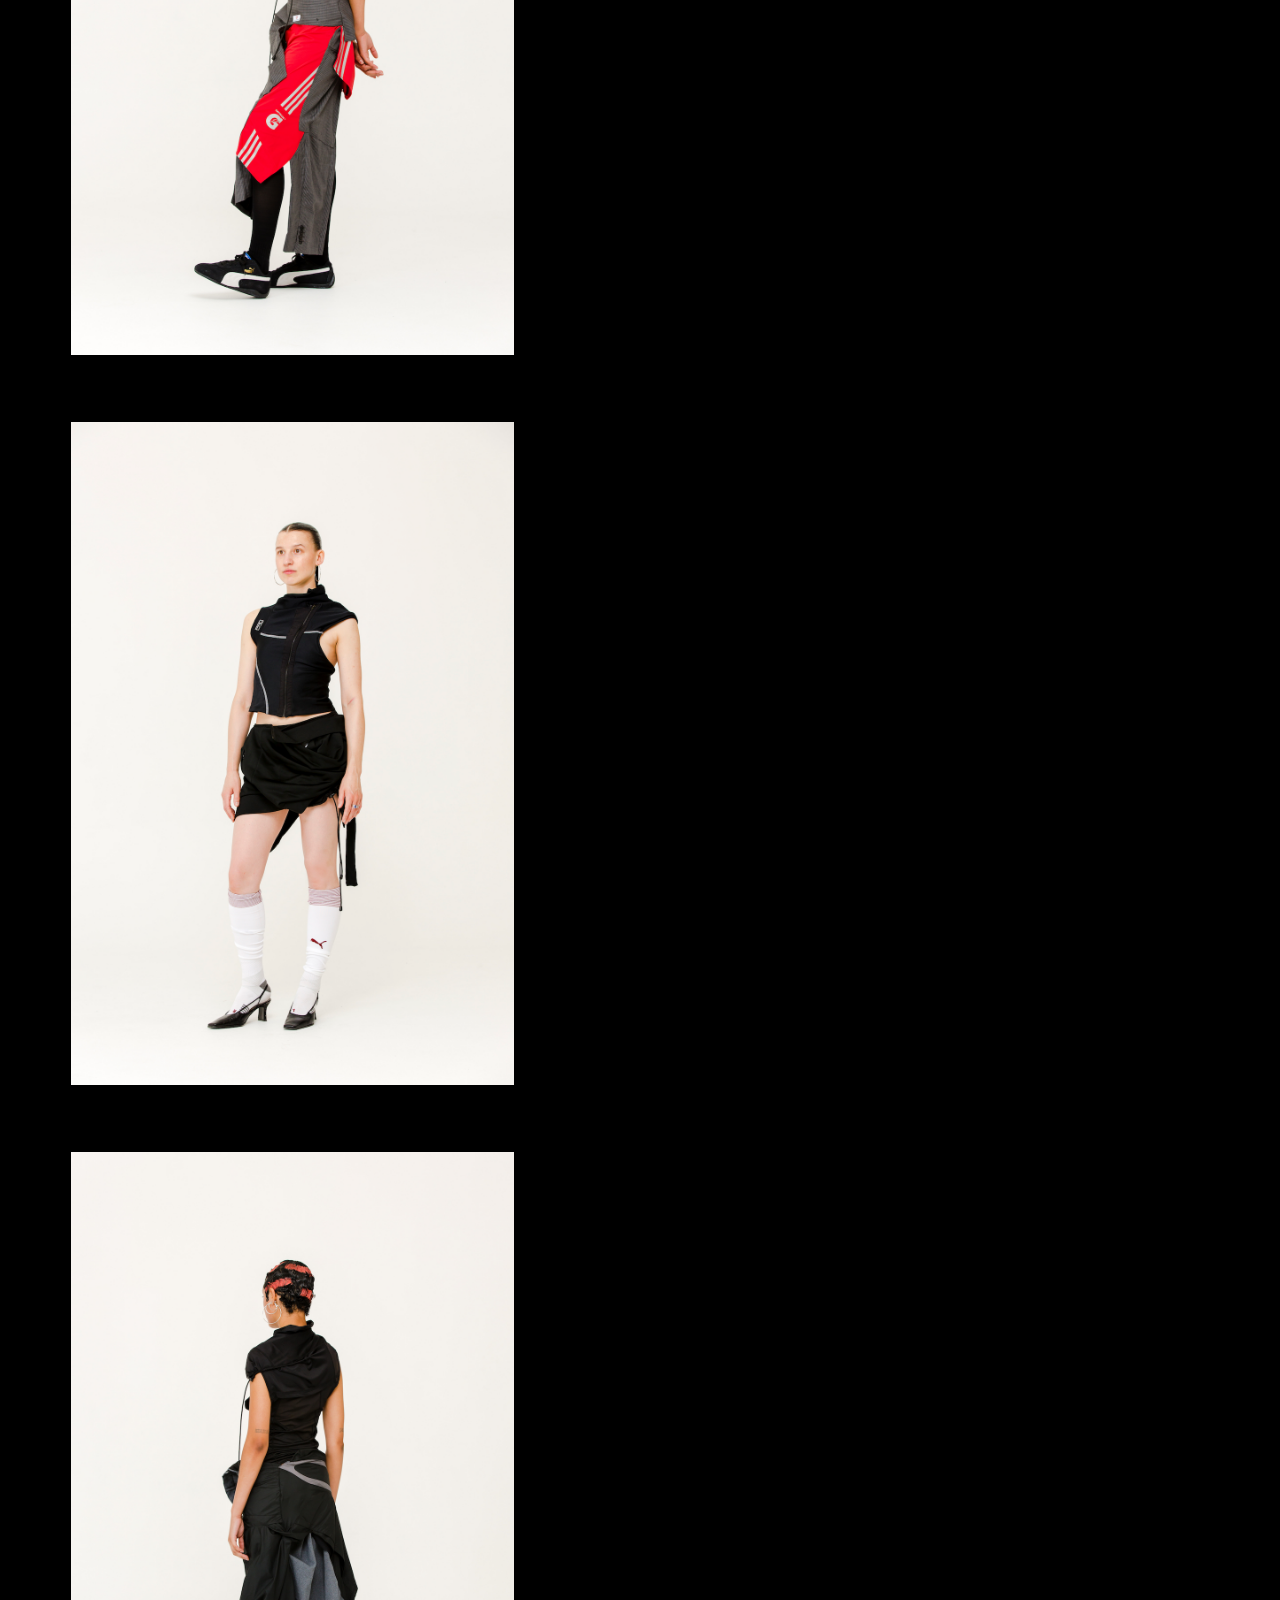
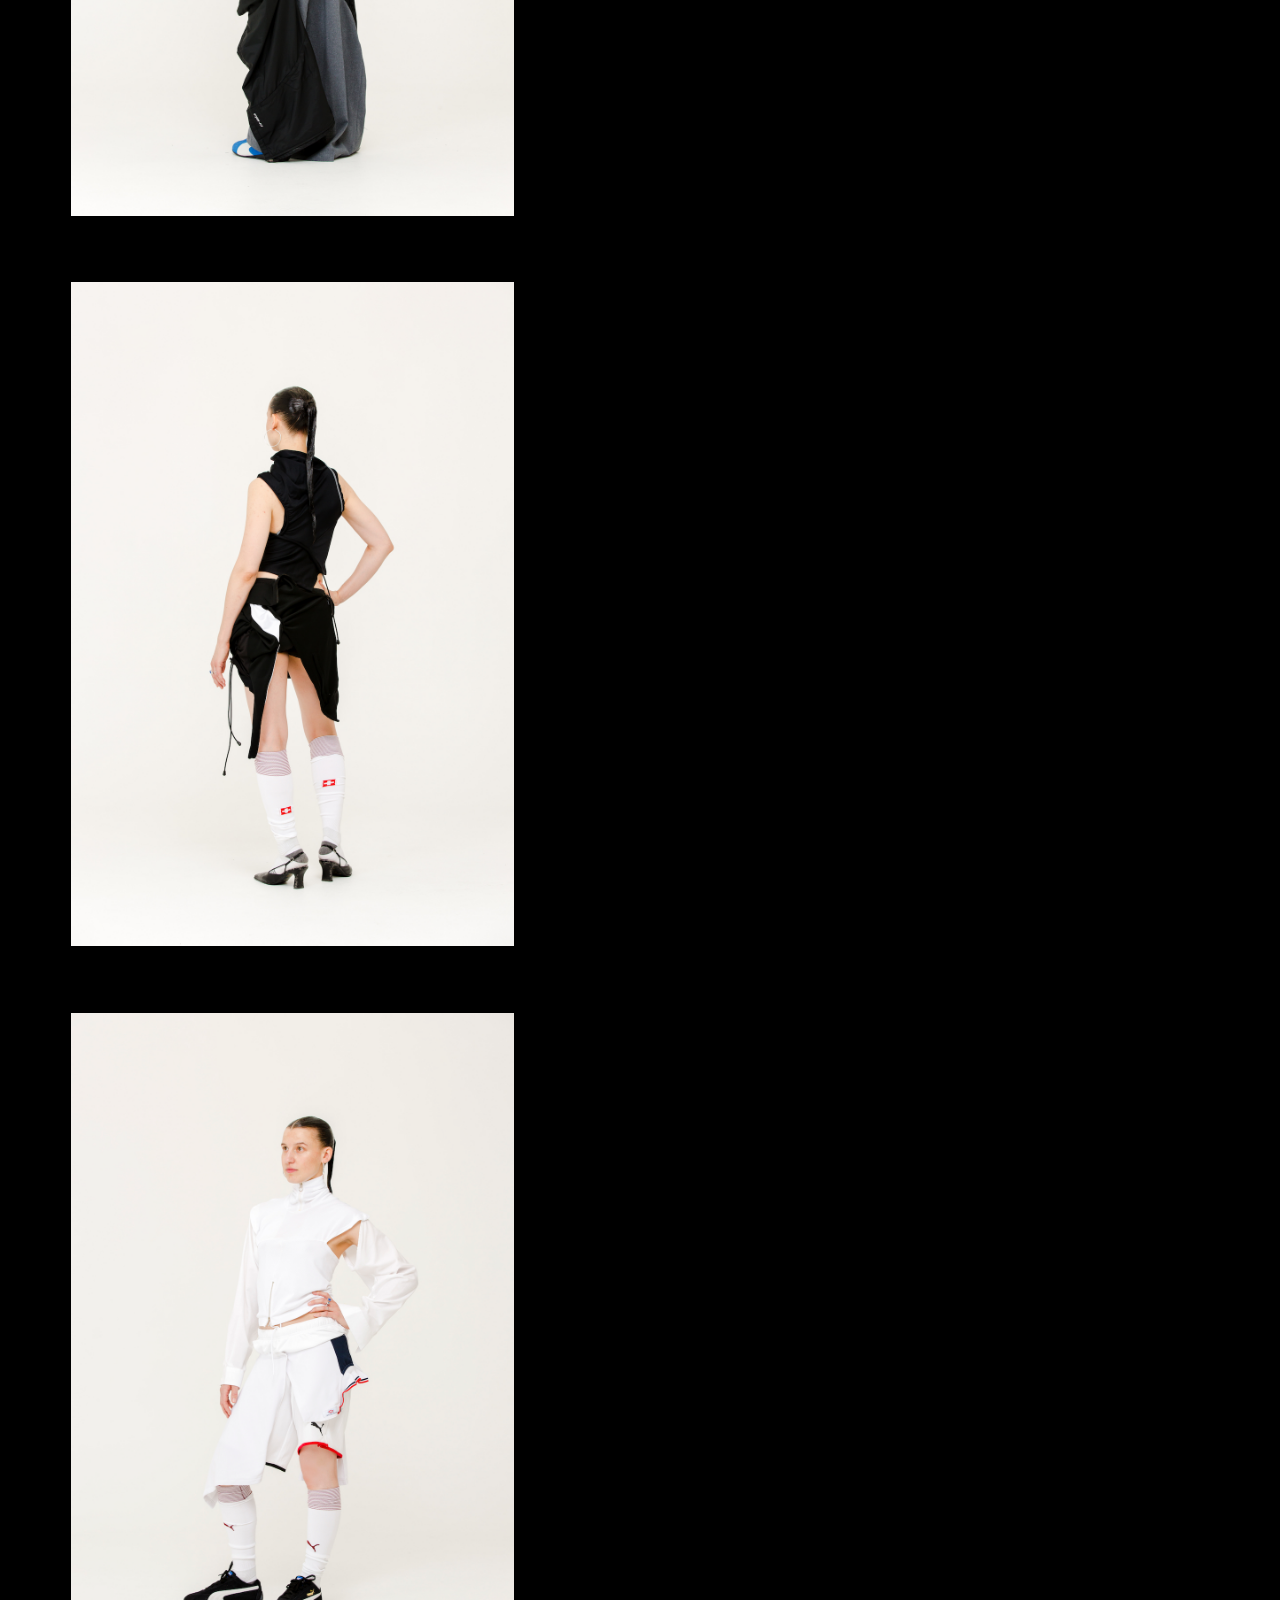
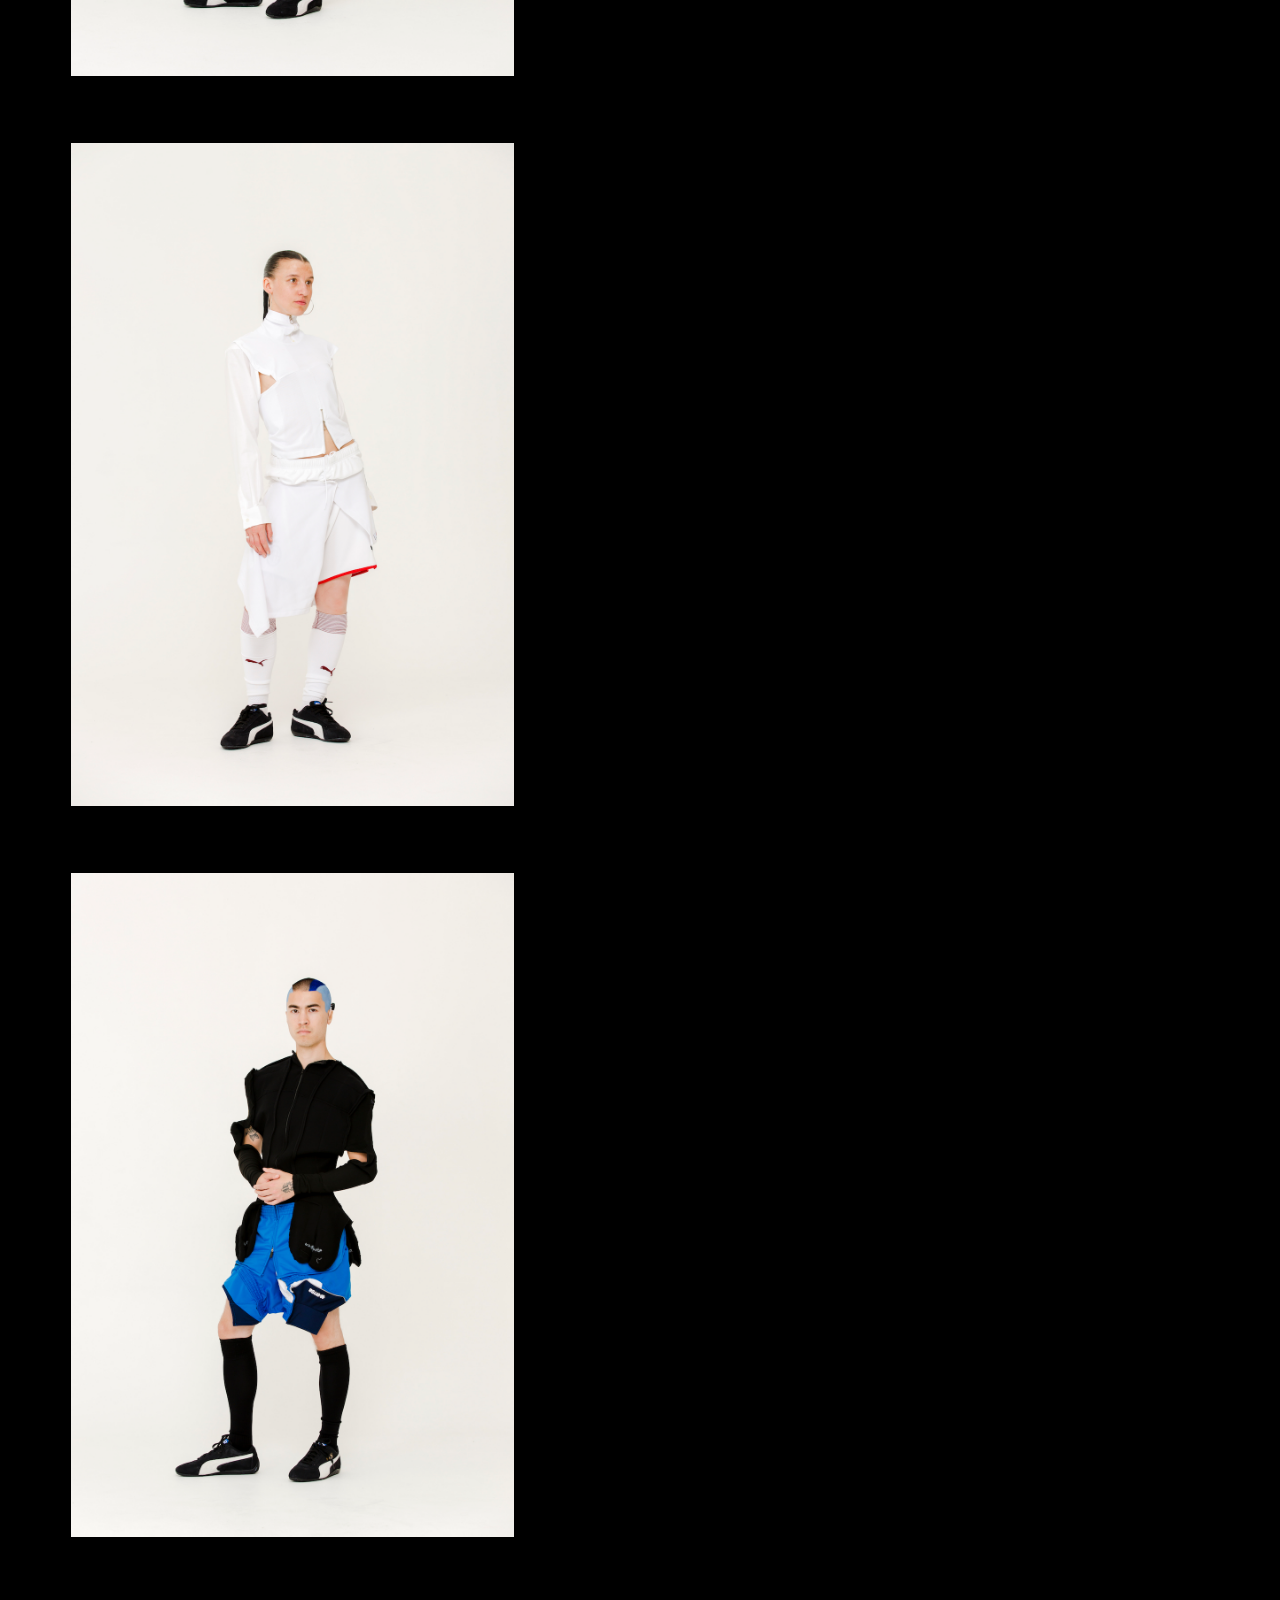
==== commit 4b2426a4: "Update index.html" ====
--- a/index.html
+++ b/index.html
@@ -245,23 +245,19 @@
         </a>
    </div>
       
-   <div class="SW 2324">
-        <a href="#image-2324">
-          <img class="img-N2324" src="image-gallery/2324.png" />
-        </a>
-   </div>
-      
+       <div class="SS 2023/24">
+        <a href="#image-ss23">
+          <img class="img-aw23" src="image-gallery/aw2022.png" />
+        </a>
+      </div>
       <div class="AW 2022/23">
         <a href="#image-aw23">
           <img class="img-2324" src="image-gallery/ss2023.png" />
         </a>
       </div>
 
-      <div class="SS 2023/24">
-        <a href="#image-ss23">
-          <img class="img-aw23" src="image-gallery/aw2022.png"
-        /></a>
-      </div>
+    
+      
     </div>
 
     <div class="marqueee" id="banner1">
--- a/style2.css
+++ b/style2.css
@@ -245,22 +245,22 @@
   position: fixed;
   left: 1.9%;
   height: 23px;
+  bottom: 29%;
+}
+.image-SS2024 {
+  position: fixed;
+  left: 1.9%;
+  height: 23px;
   bottom: 25%;
 }
-.image-2024 {
+
+.img-N2324 {
   position: fixed;
   left: 1.9%;
   height: 23px;
   bottom: 21%;
 }
 
-.img-N2324 {
-  position: fixed;
-  left: 1.9%;
-  height: 23px;
-  bottom: 21%;
-}
-
 .img-2324 {
   position: fixed;
   left: 2%;
@@ -278,7 +278,7 @@
 
 .img-collection {
   height: 38px;
-  margin-bottom: 5px;
+  margin-bottom: 26px;
 }
 
 #banner2 {
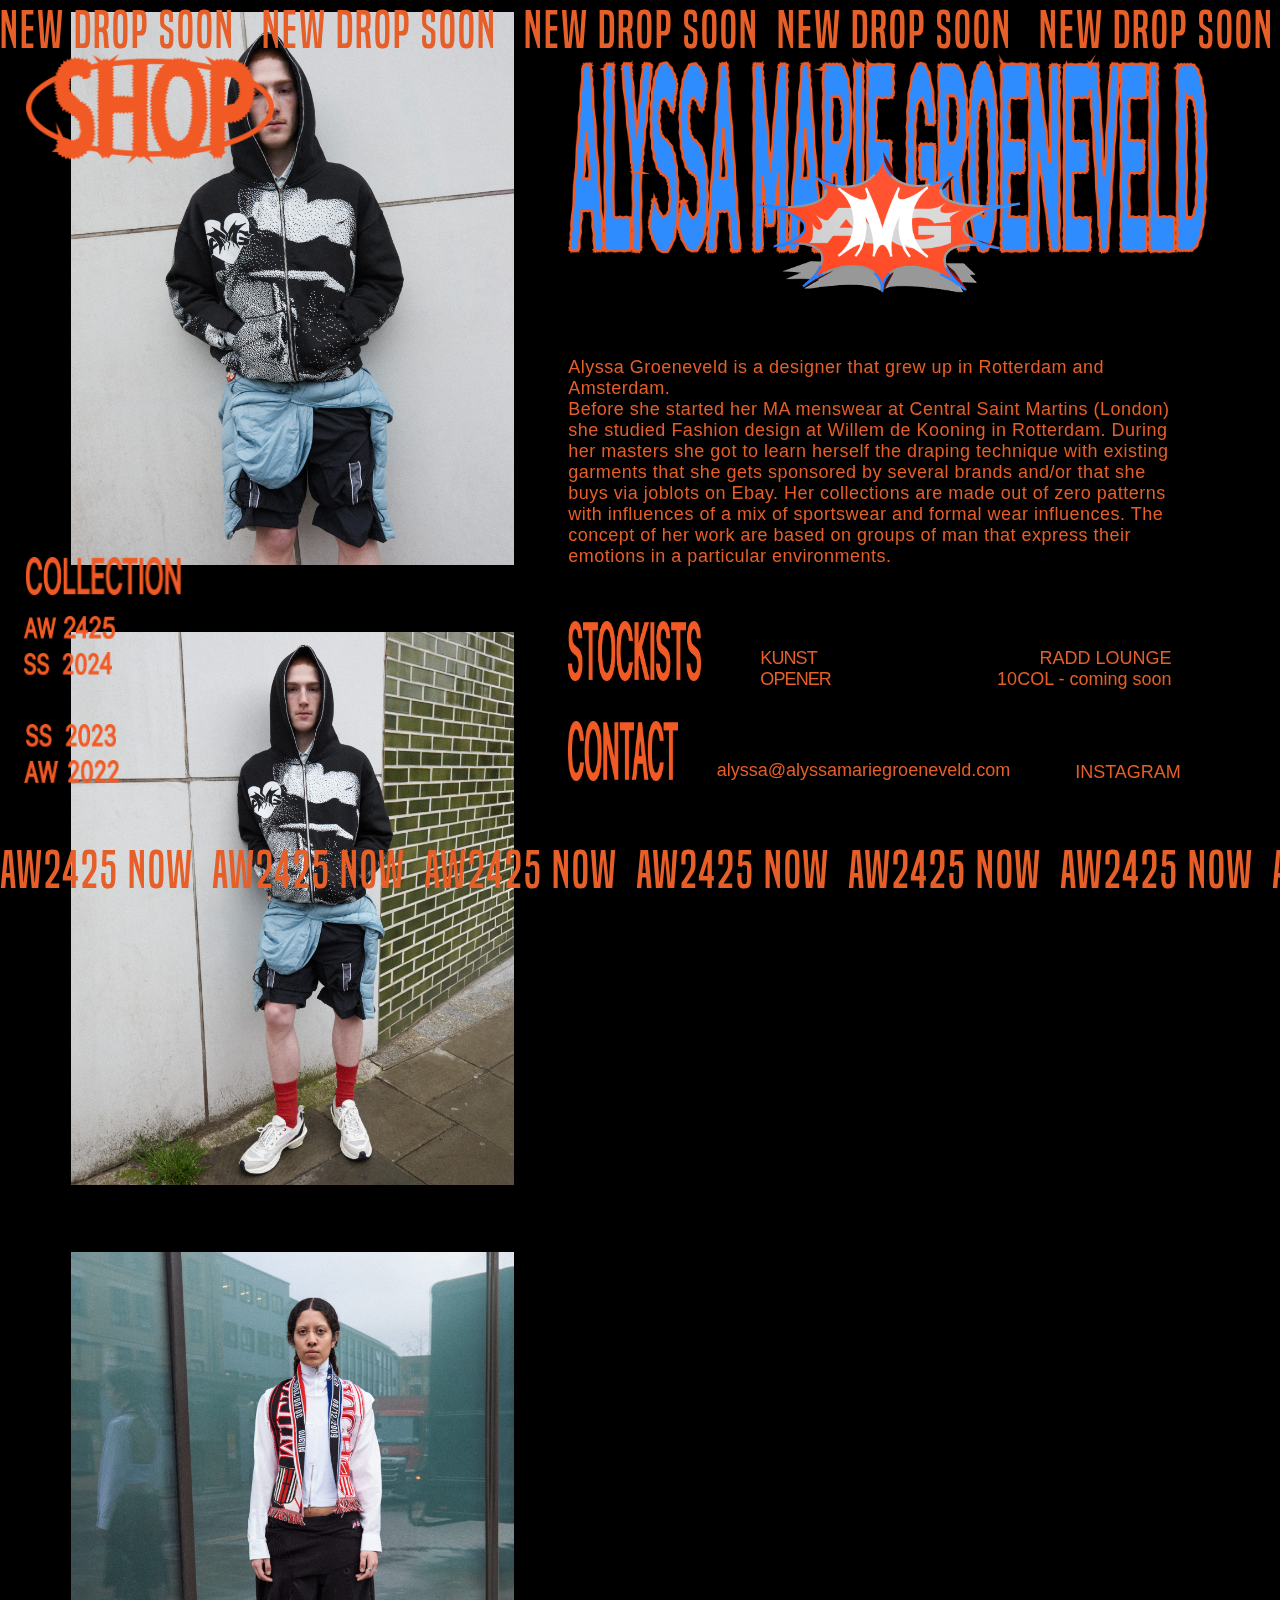
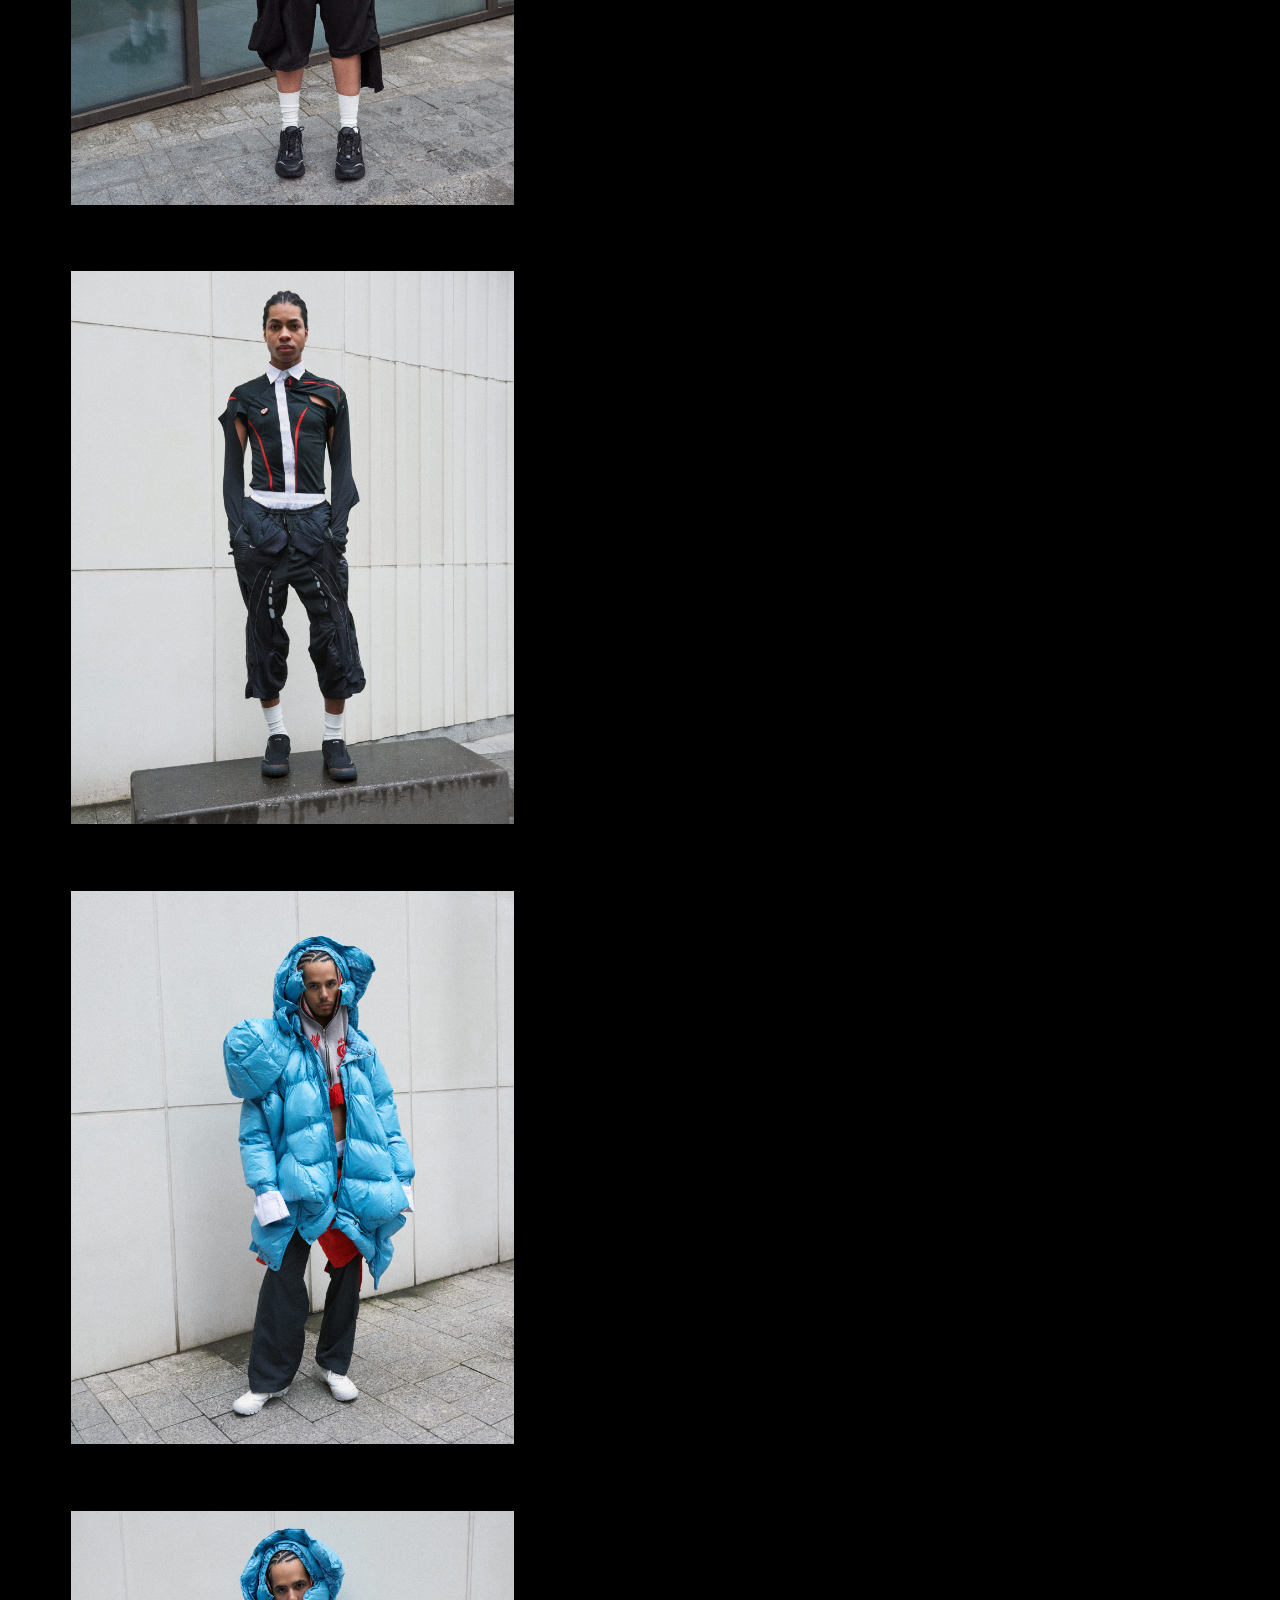
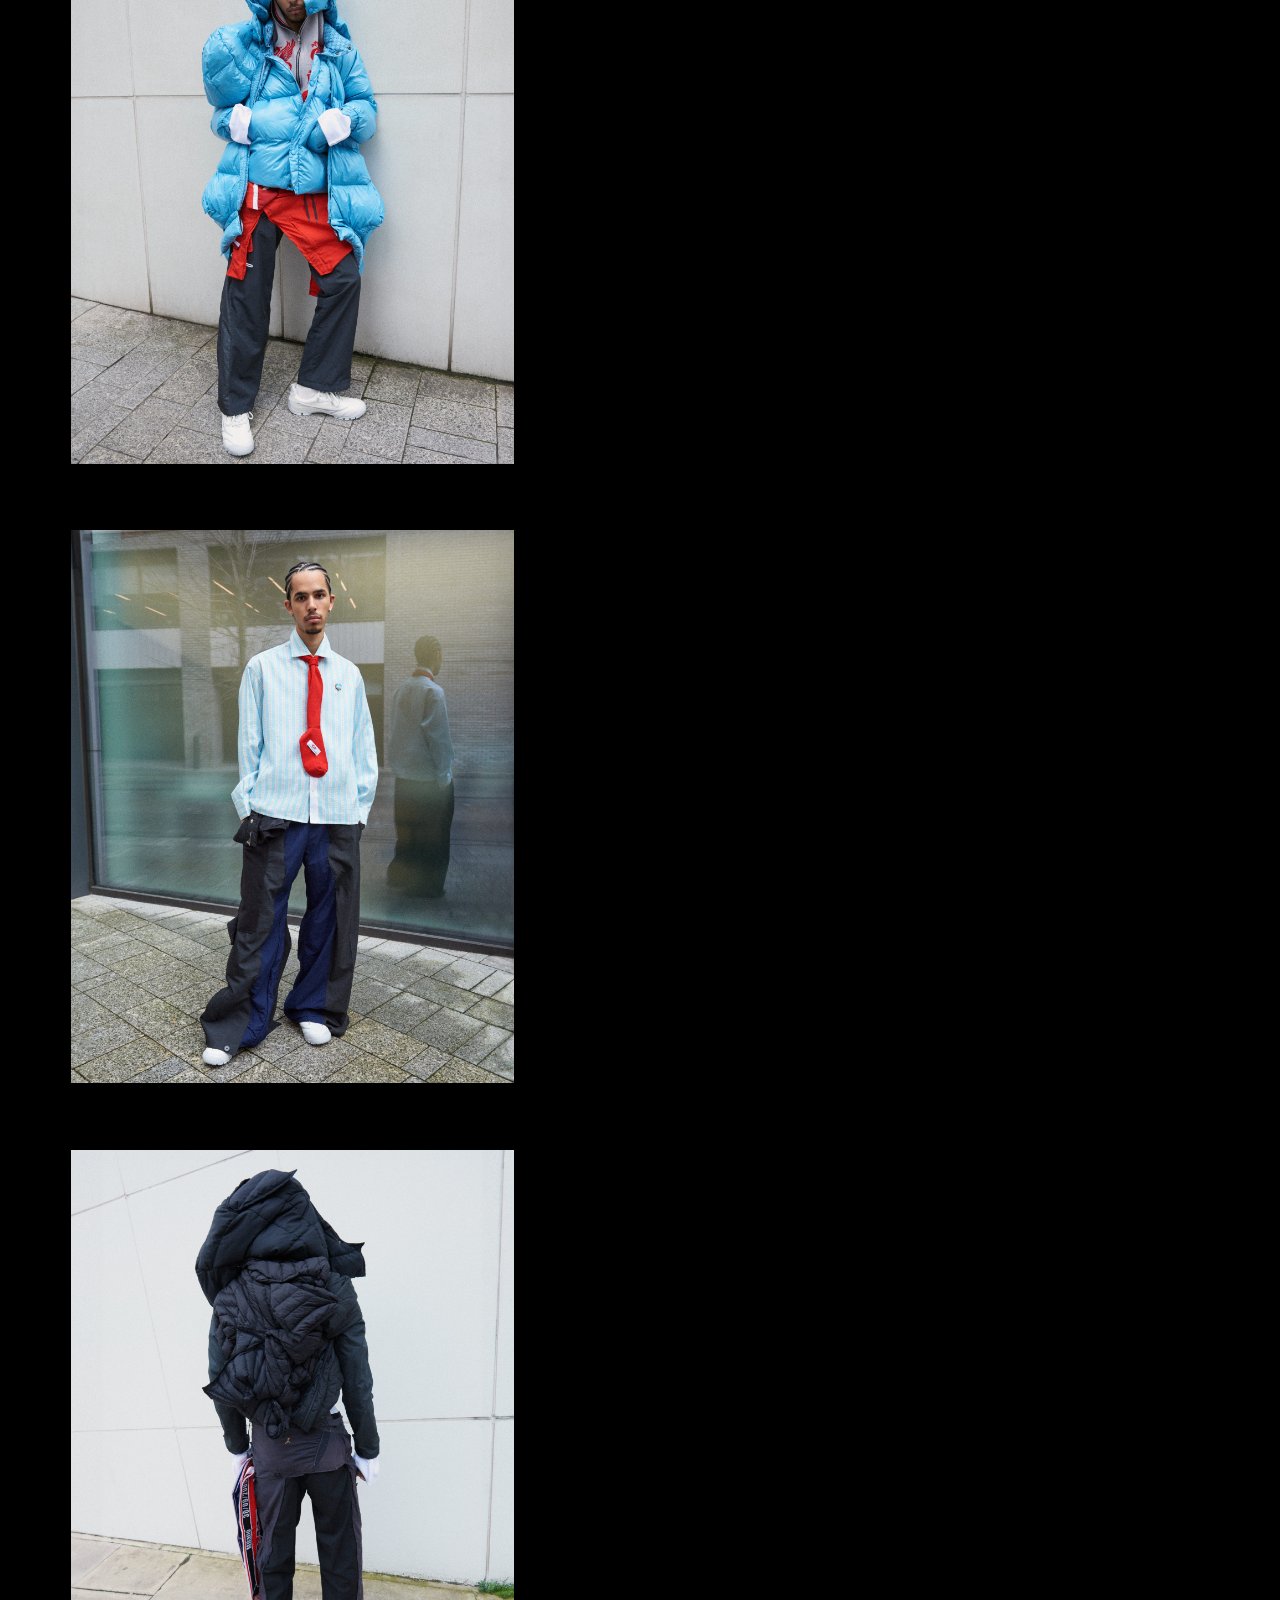
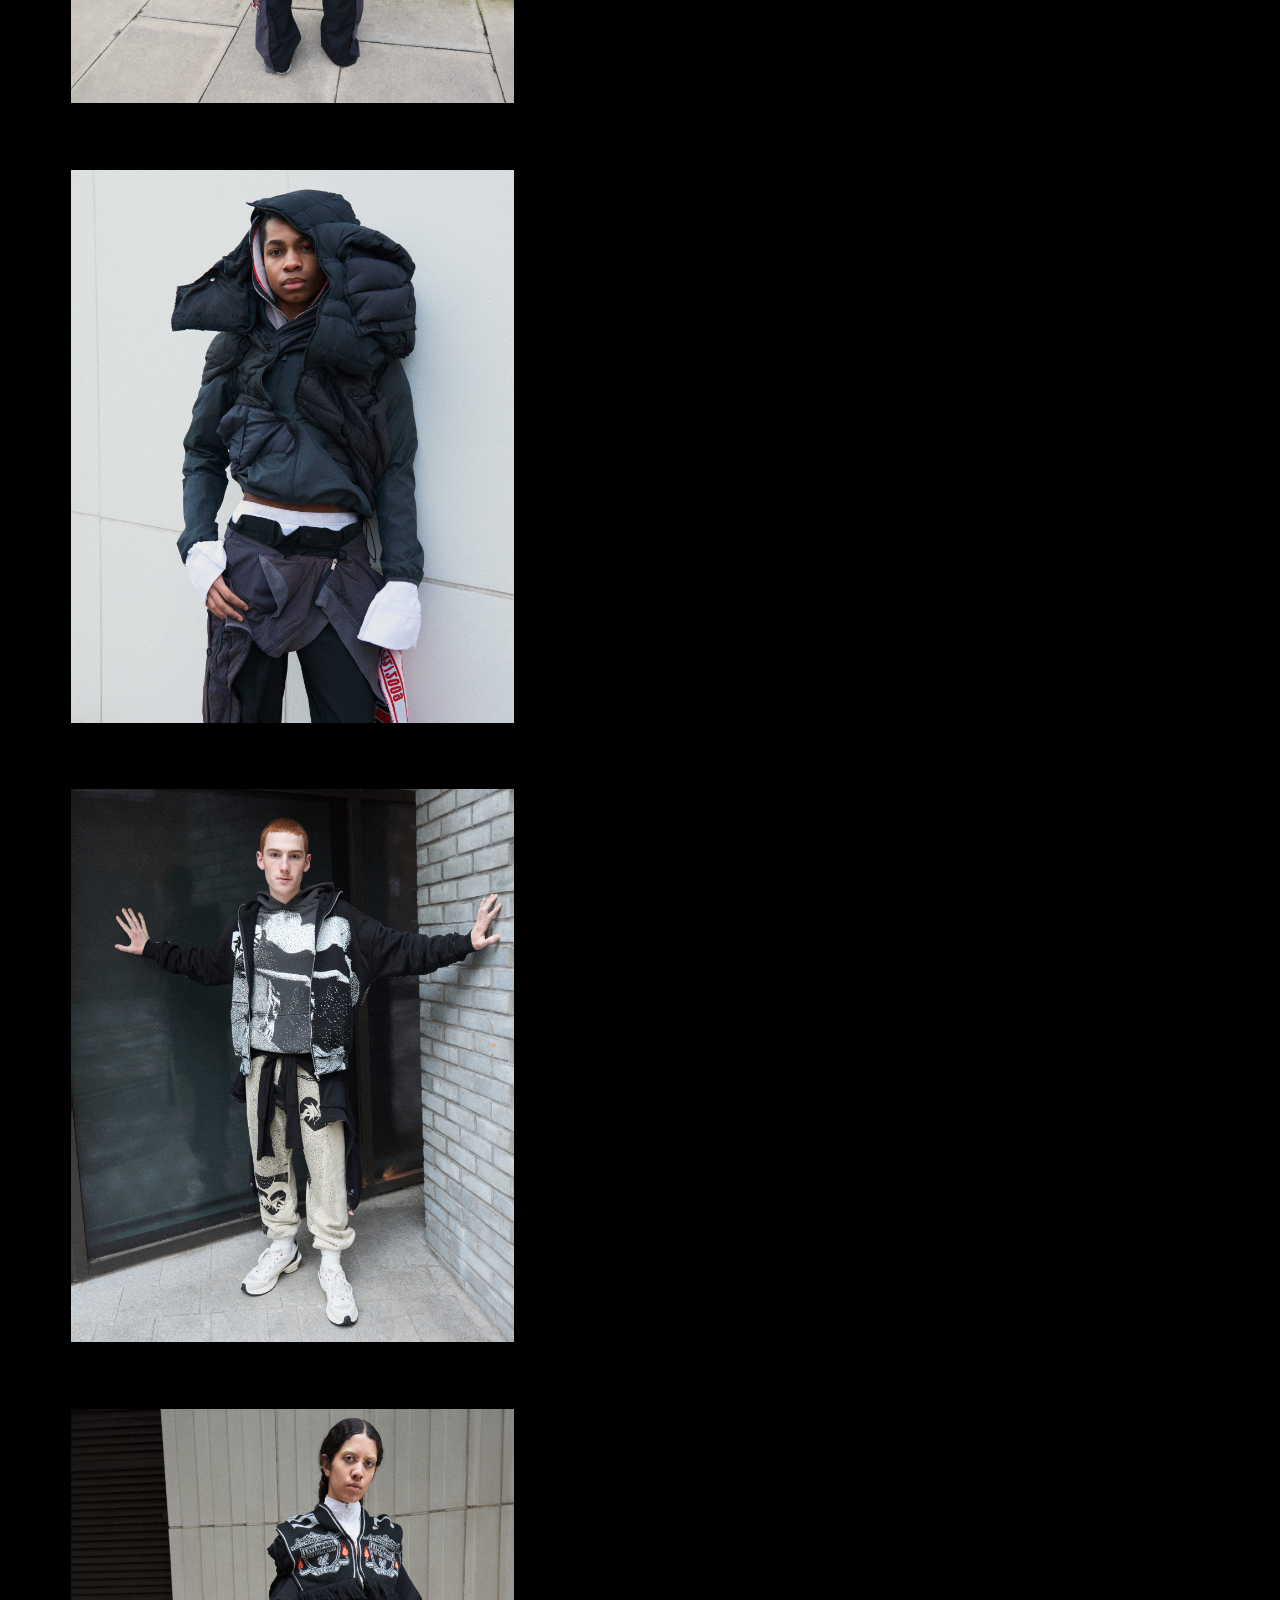
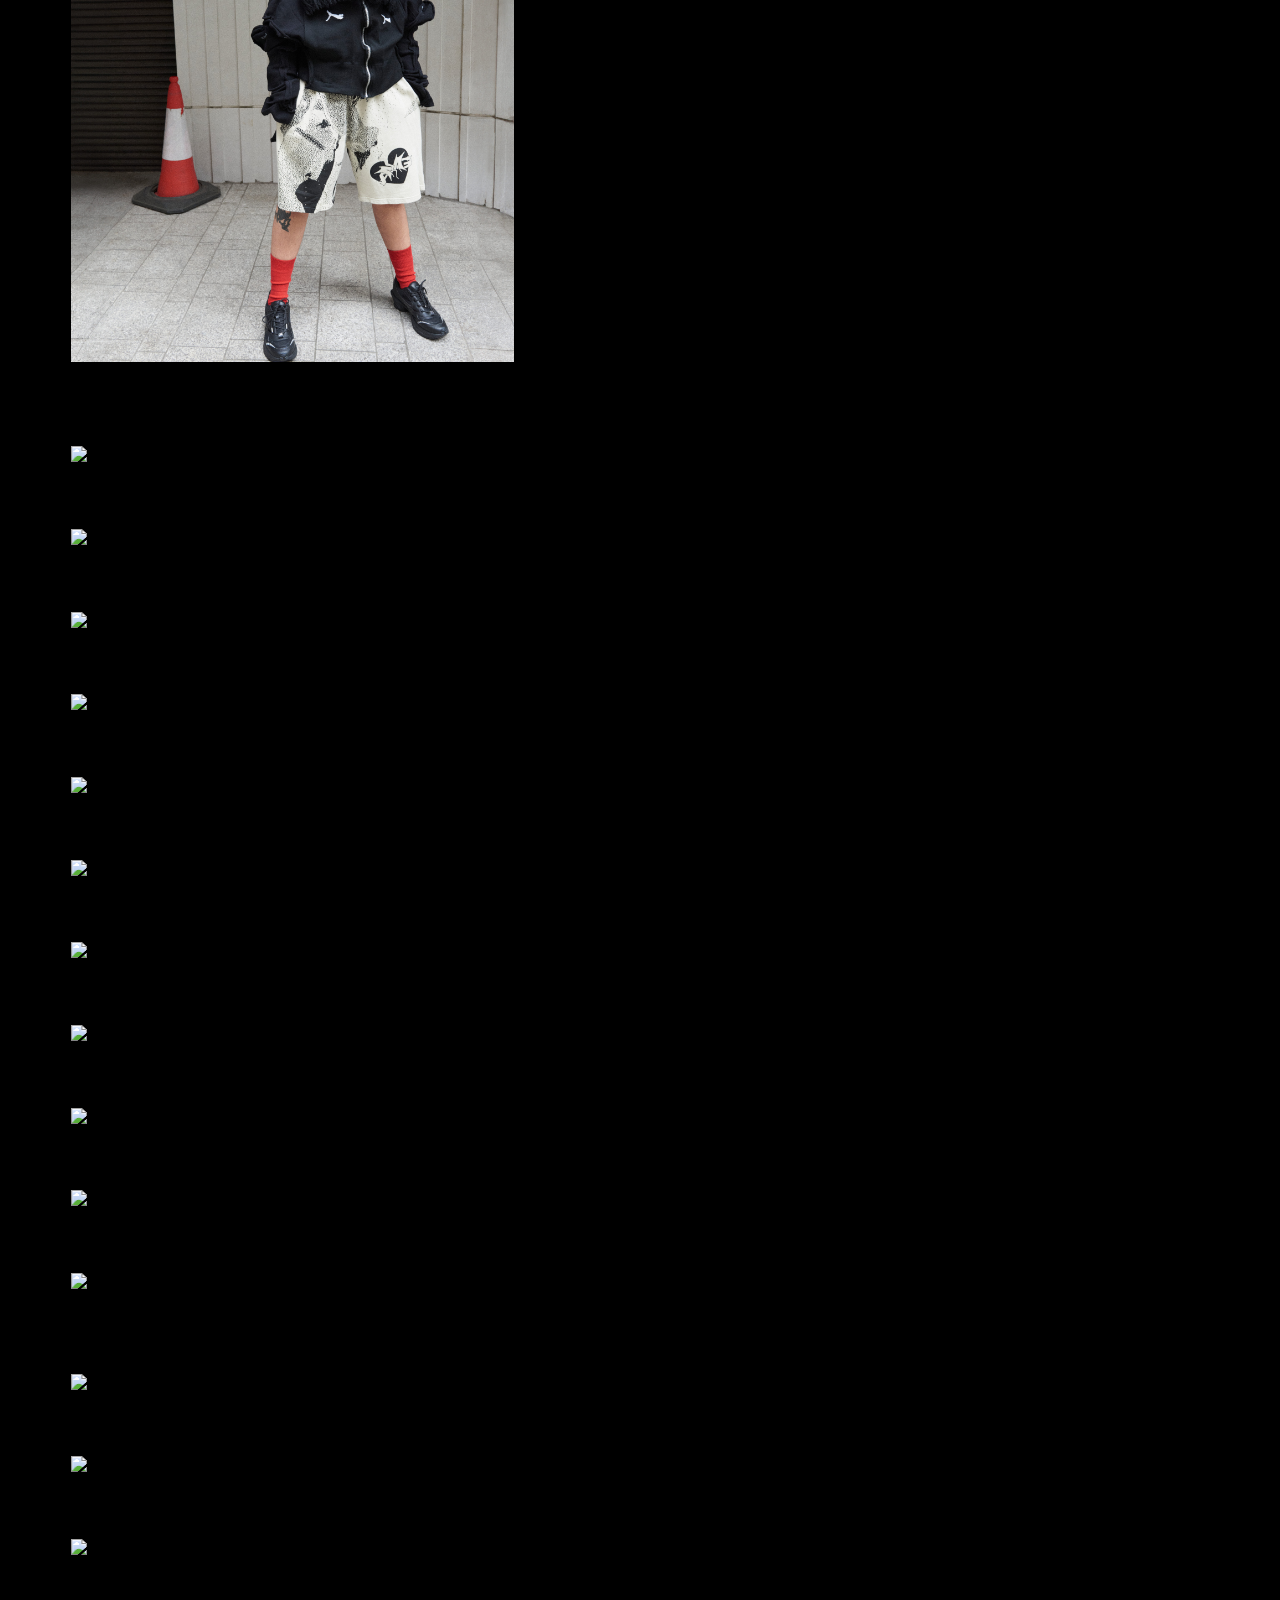
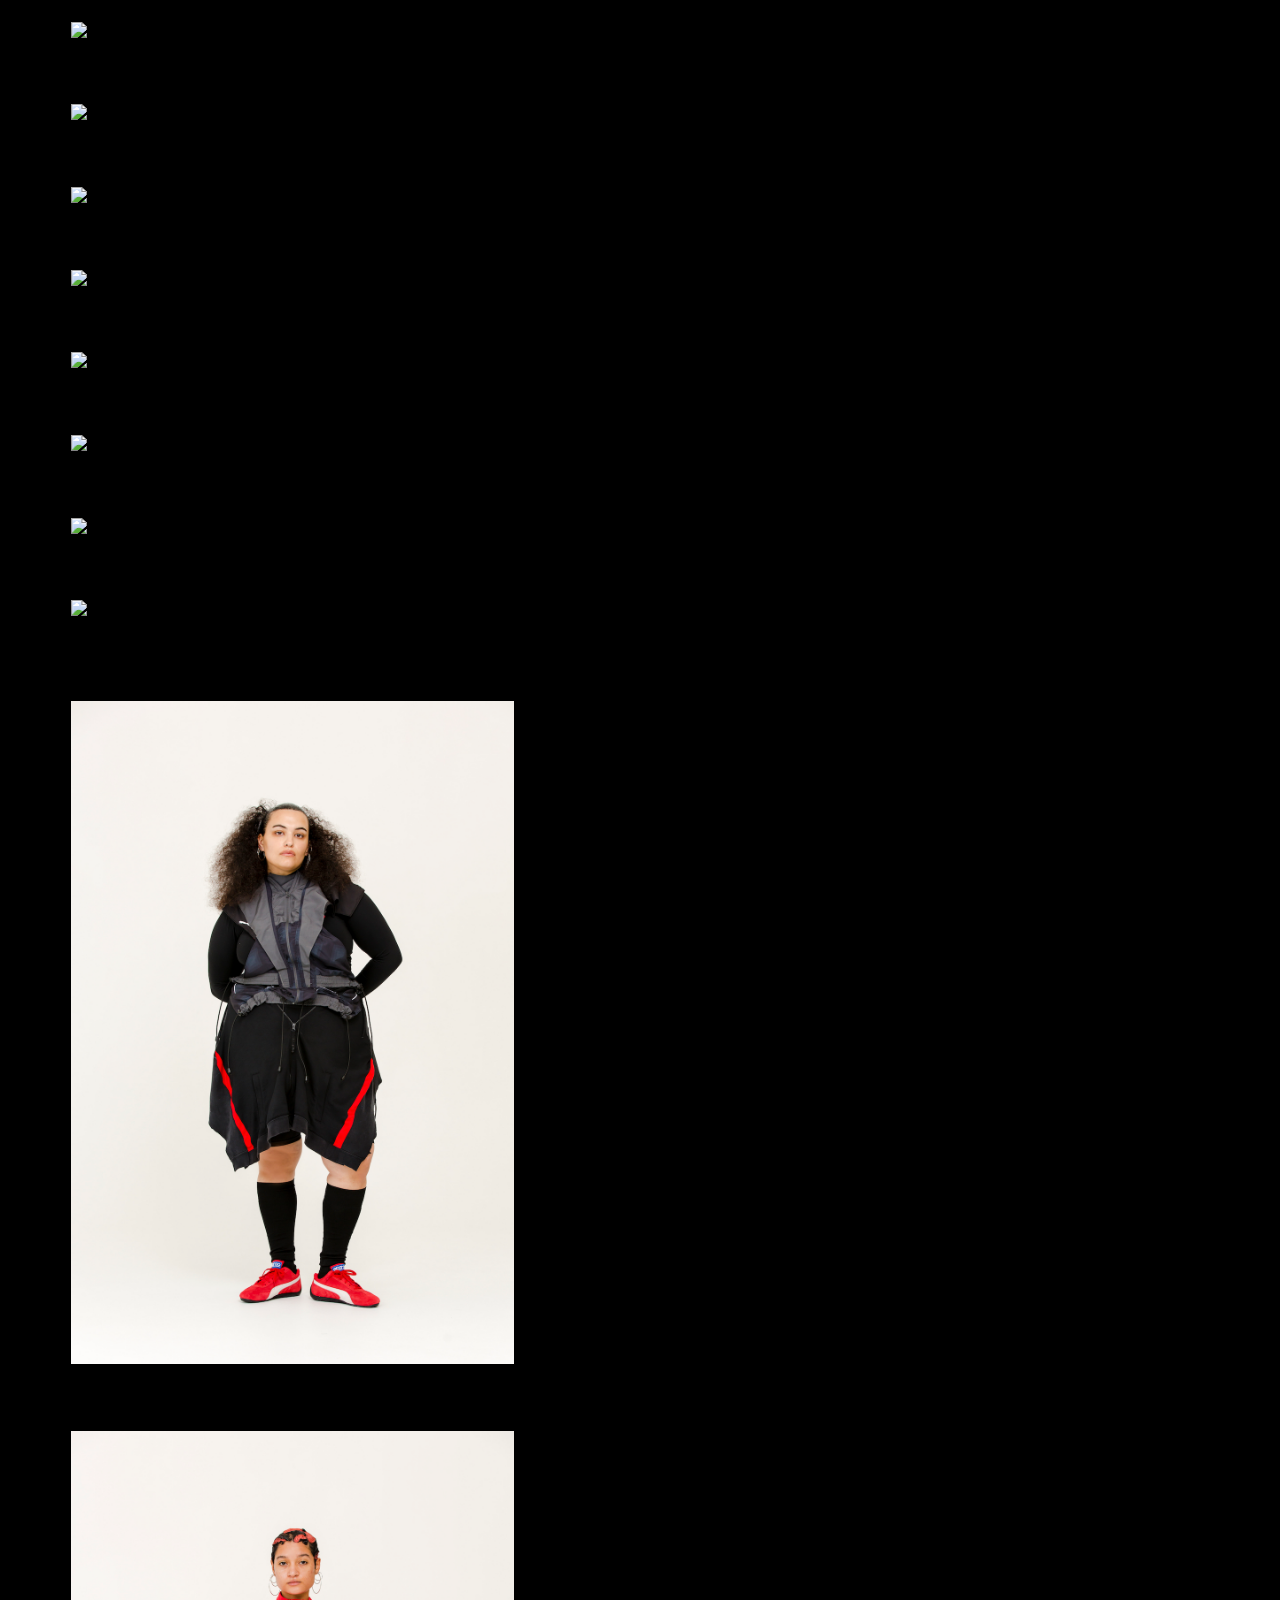
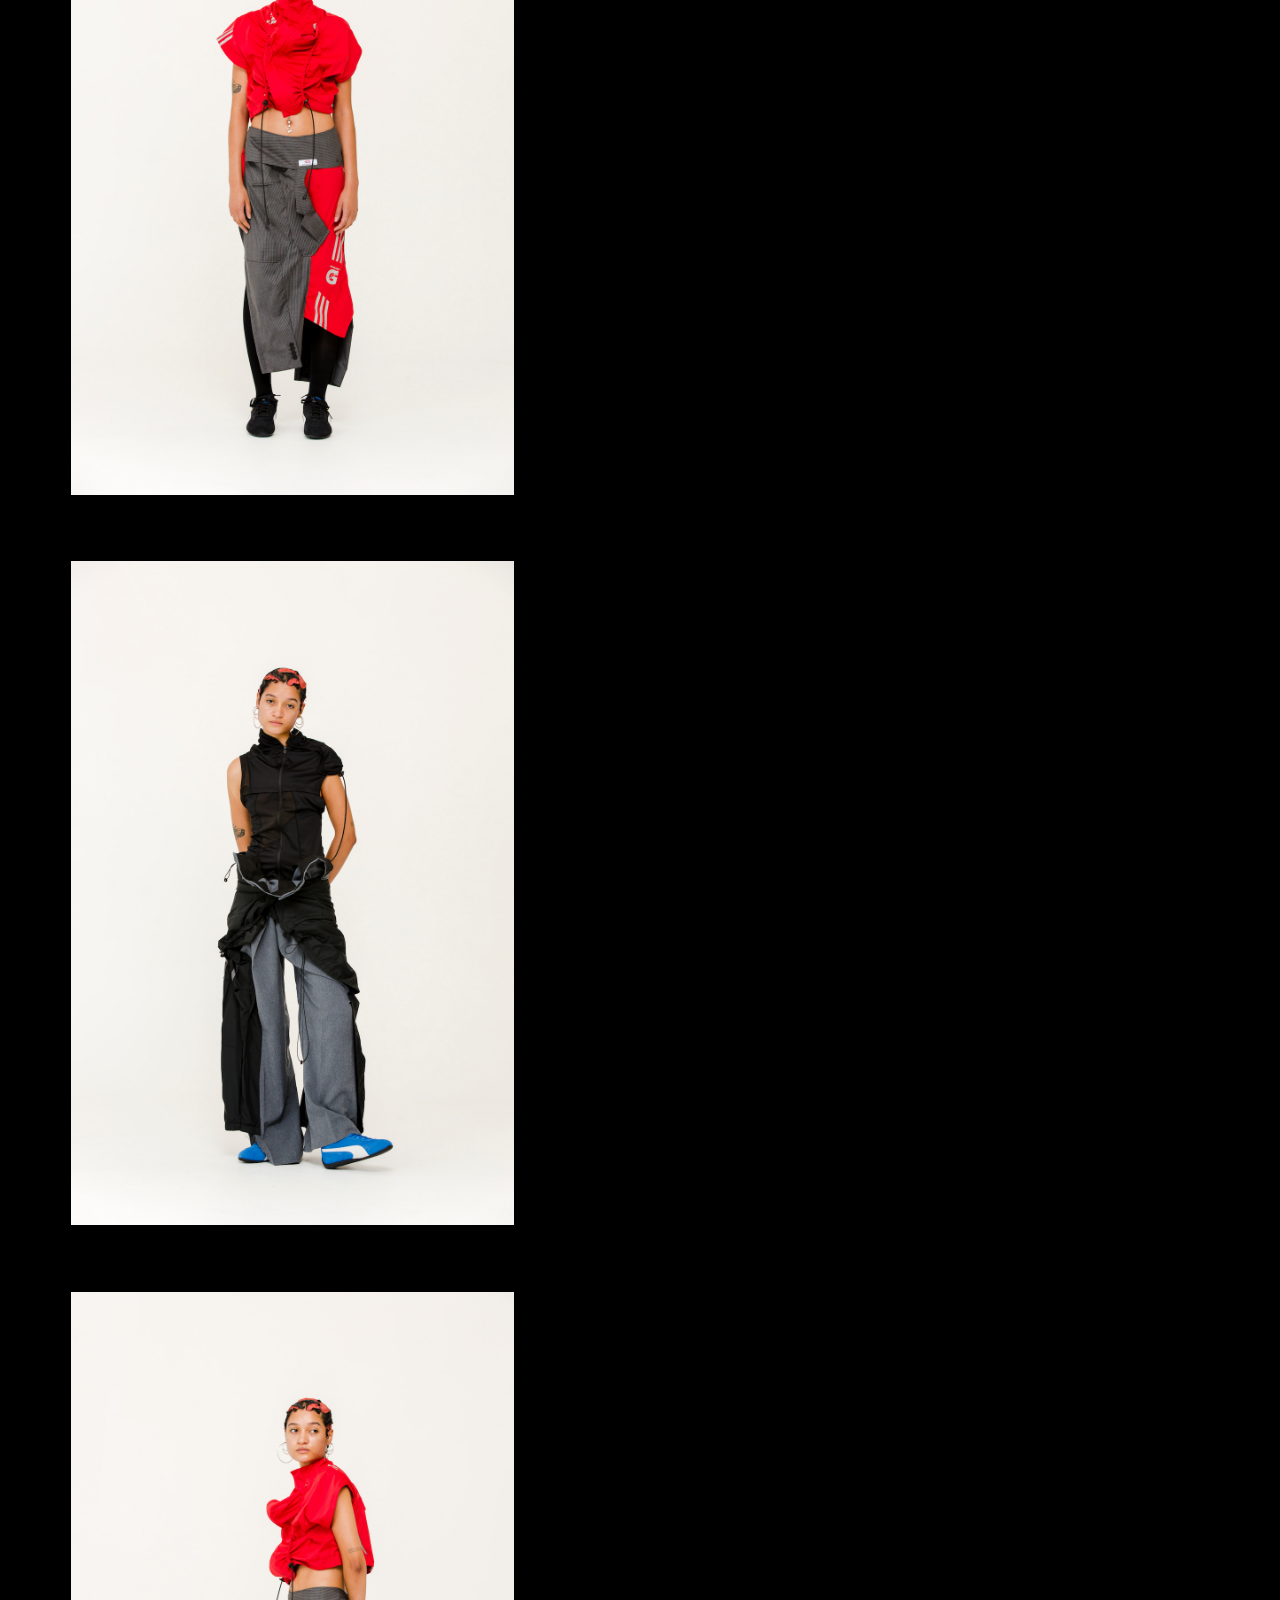
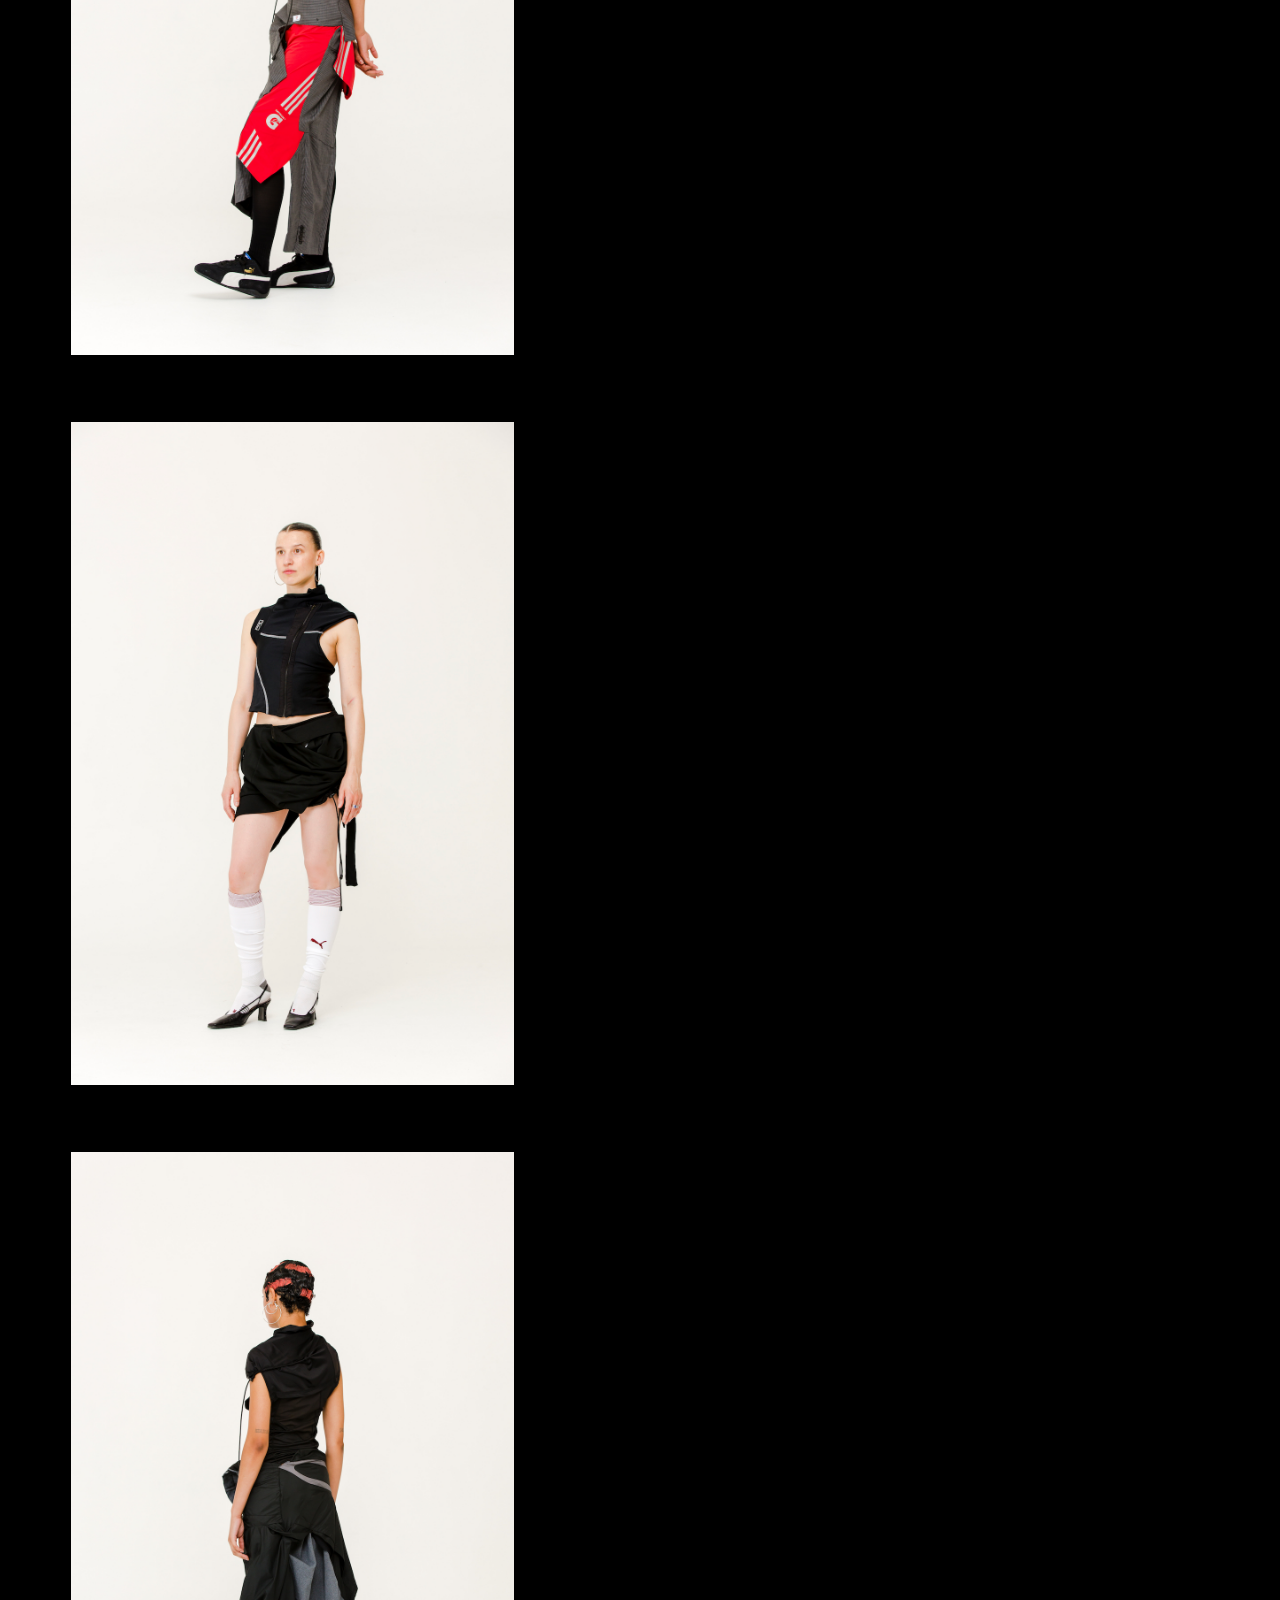
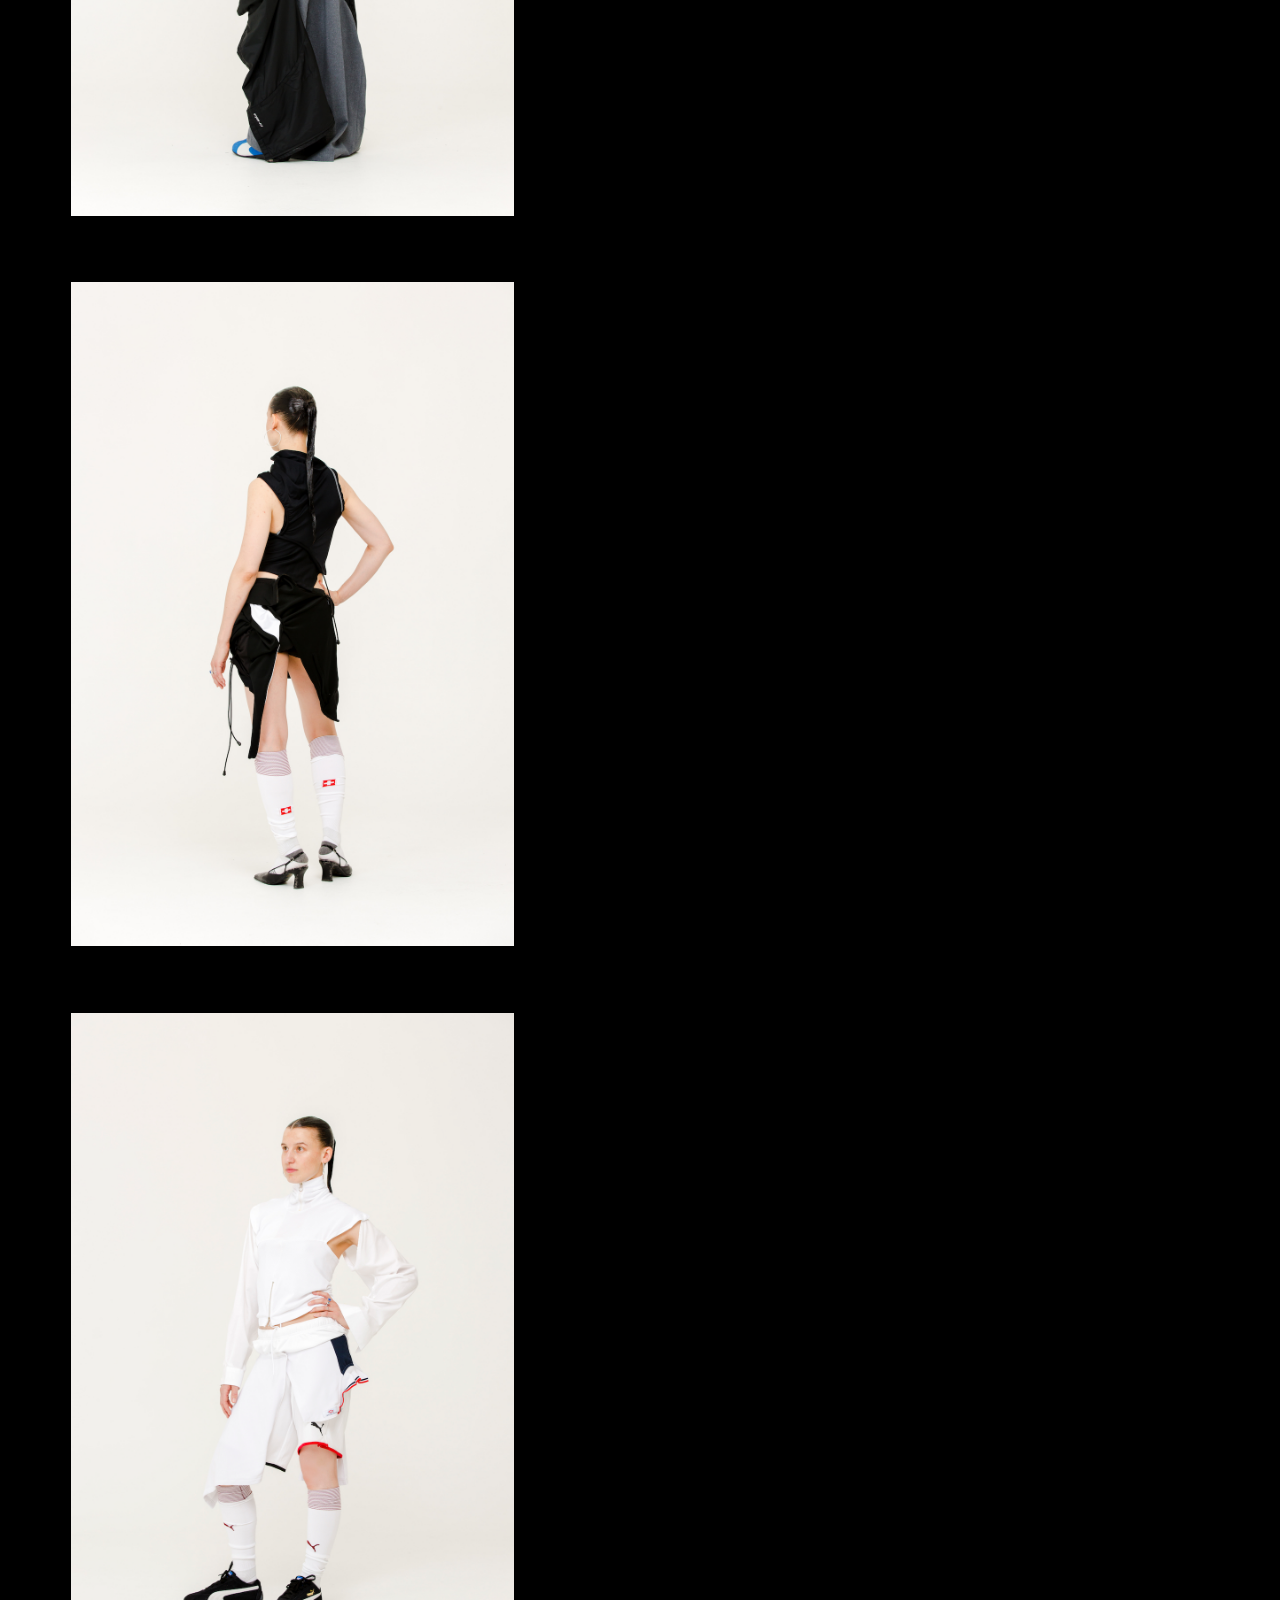
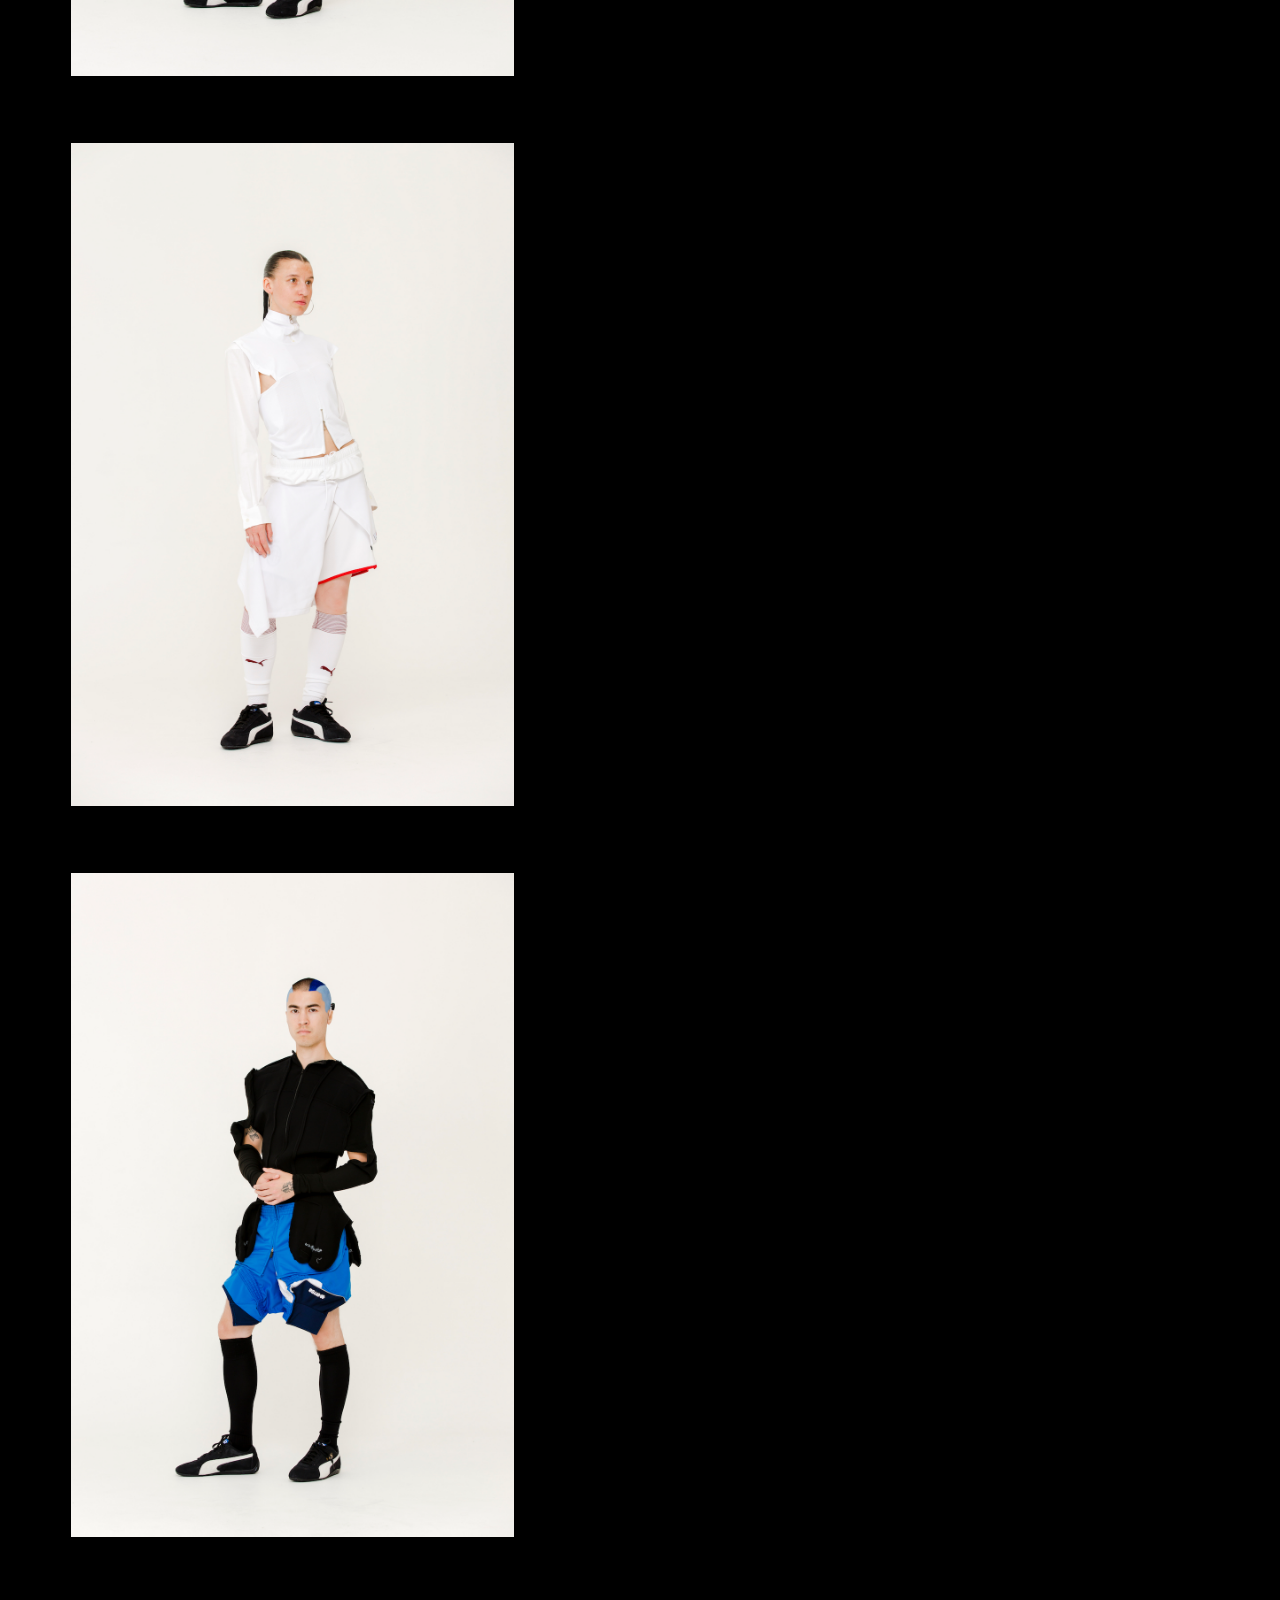
==== commit c765db19: "Update index.html" ====
--- a/index.html
+++ b/index.html
@@ -237,13 +237,6 @@
           <img class="image-SS2024" src="image-gallery/askdk.png" height="23px" />
         </a>
    </div>
-
-      
- <div class="SS 24">
-        <a href="#image-2024">
-          <img class="img-N2324" src="image-gallery/2324.png" />
-        </a>
-   </div>
       
        <div class="SS 2023/24">
         <a href="#image-ss23">
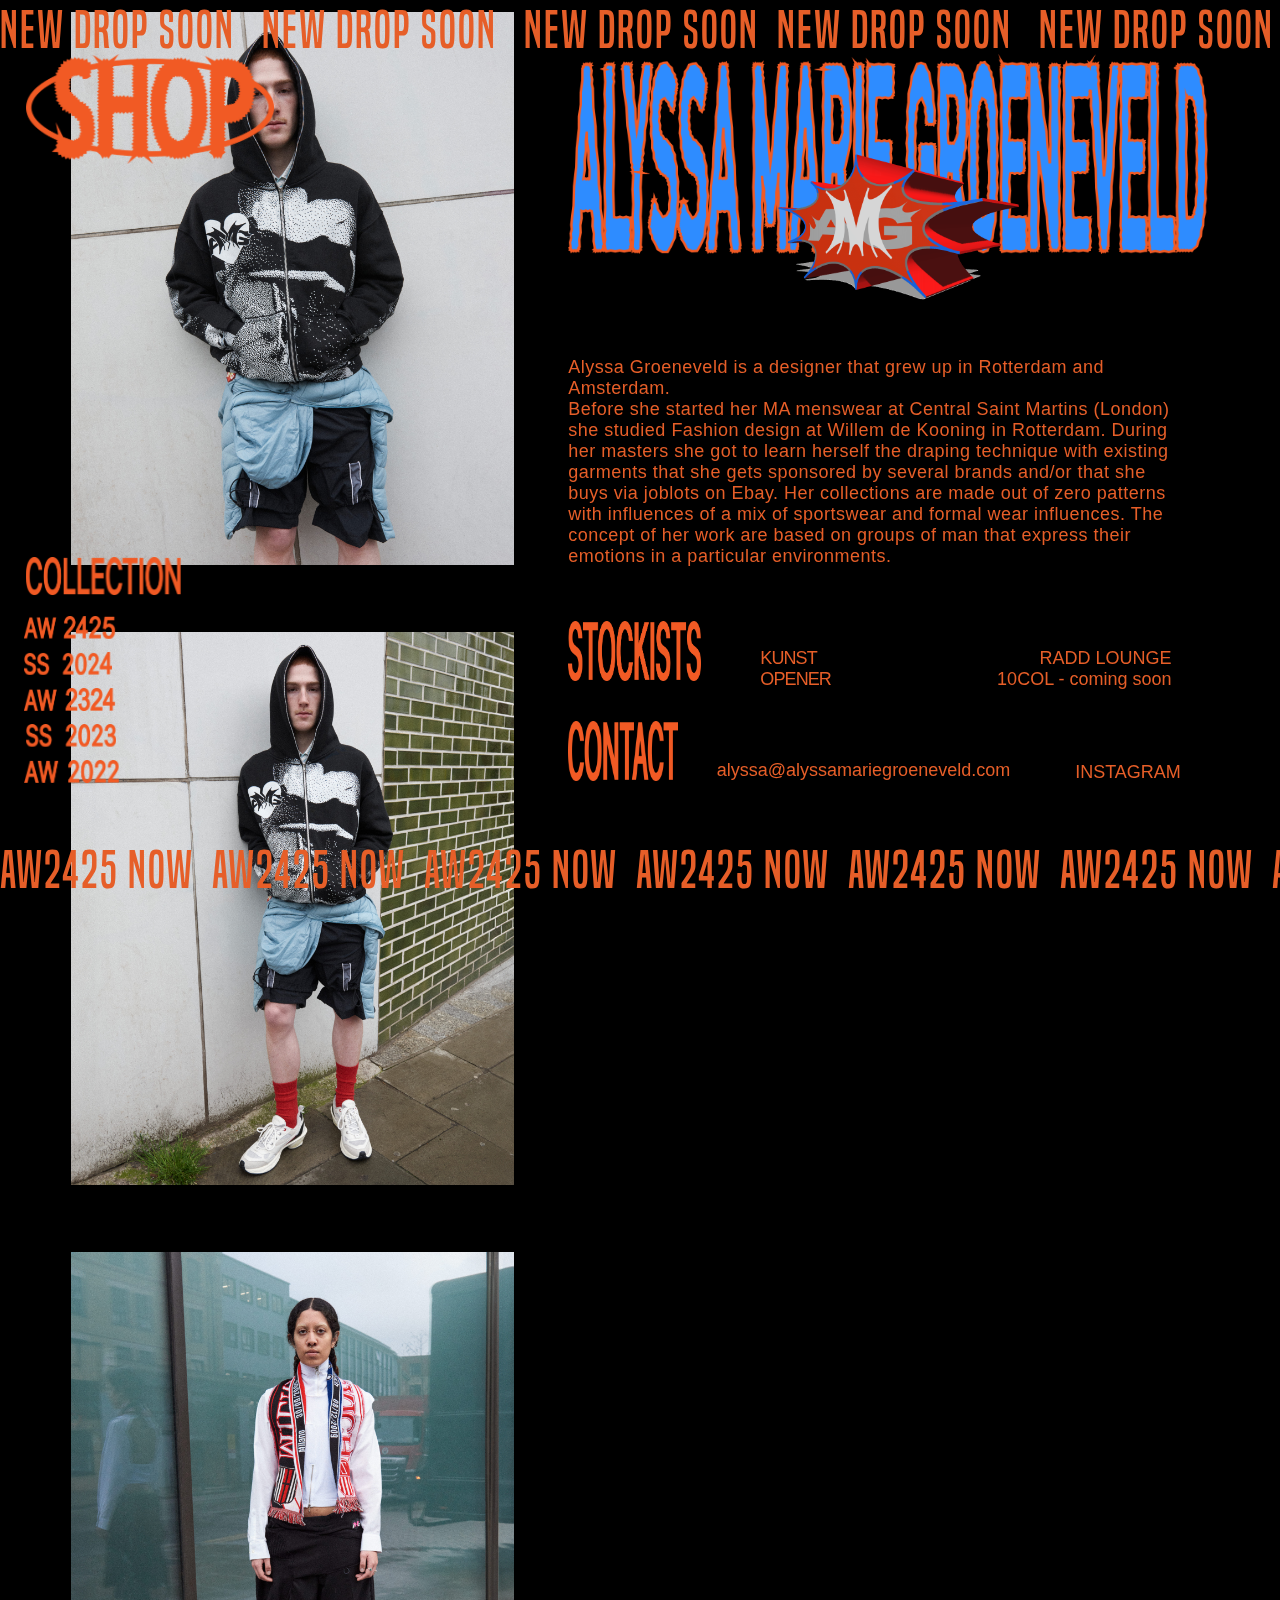
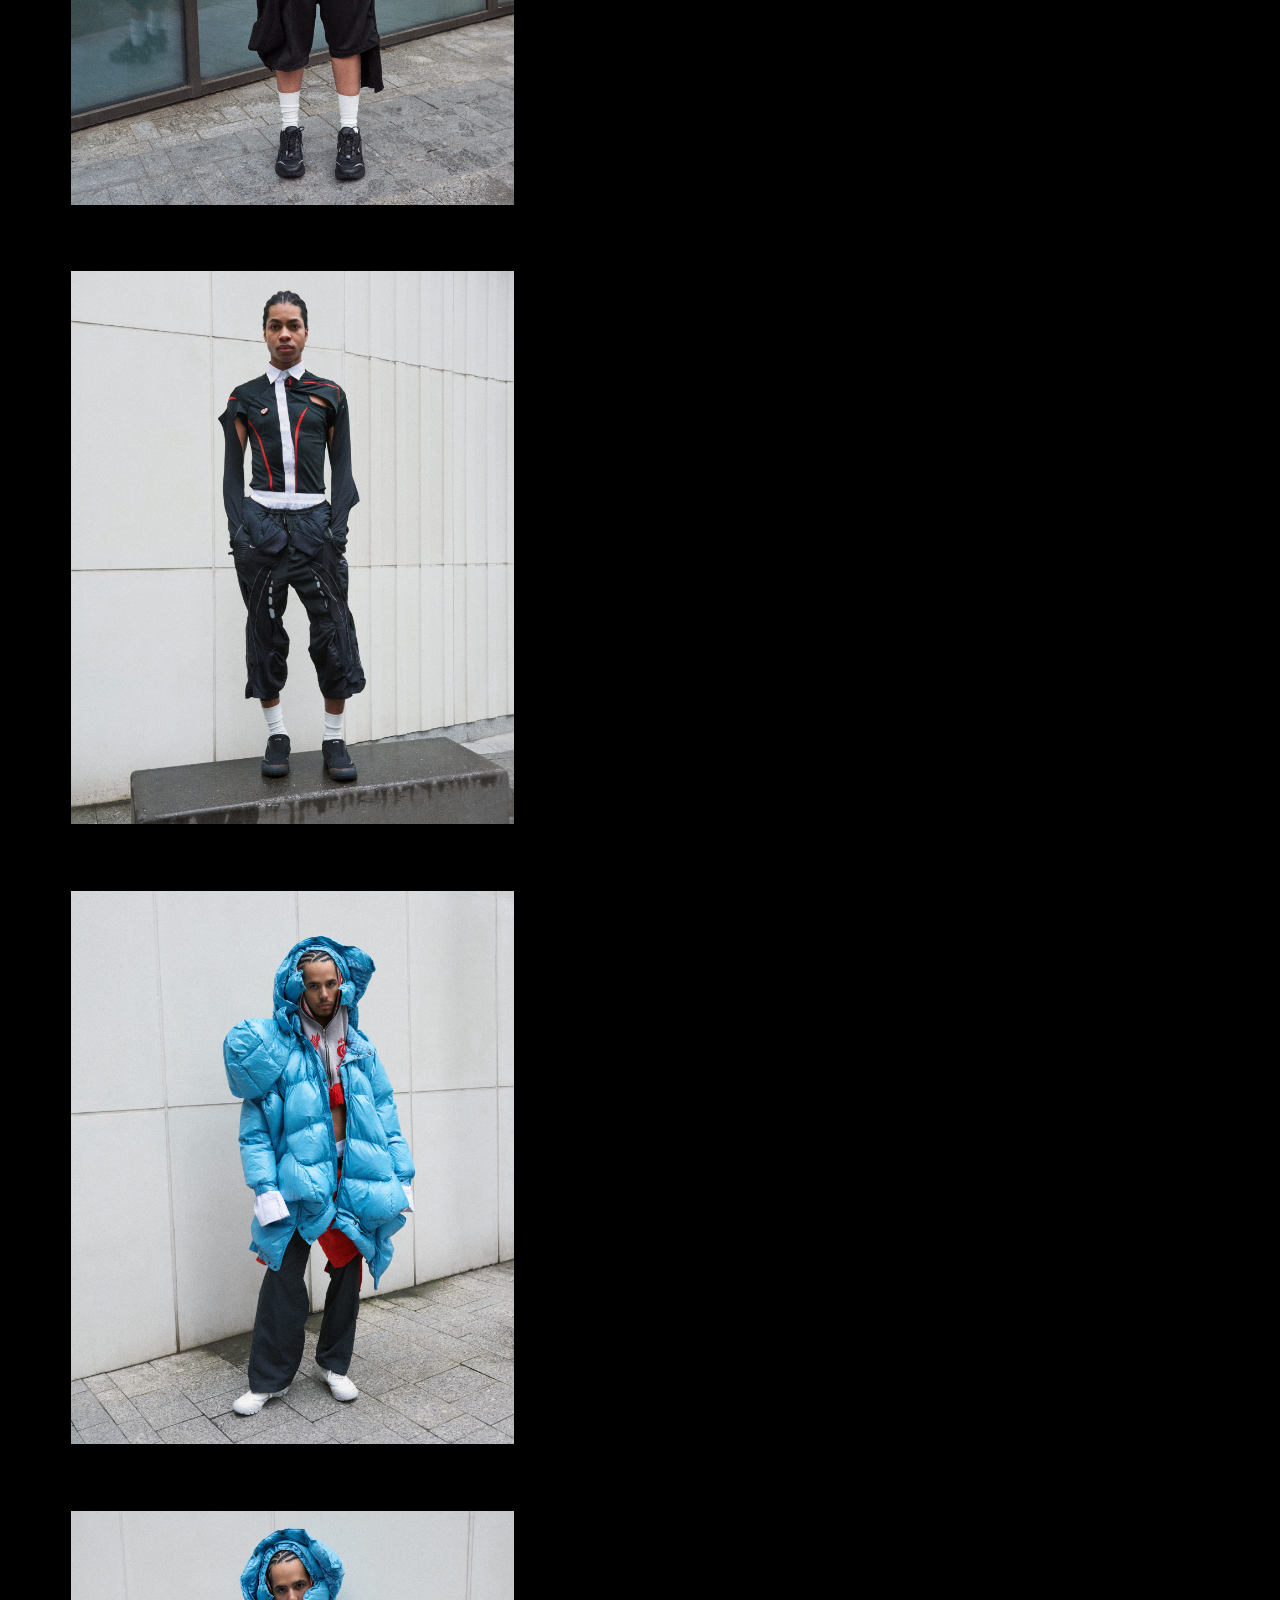
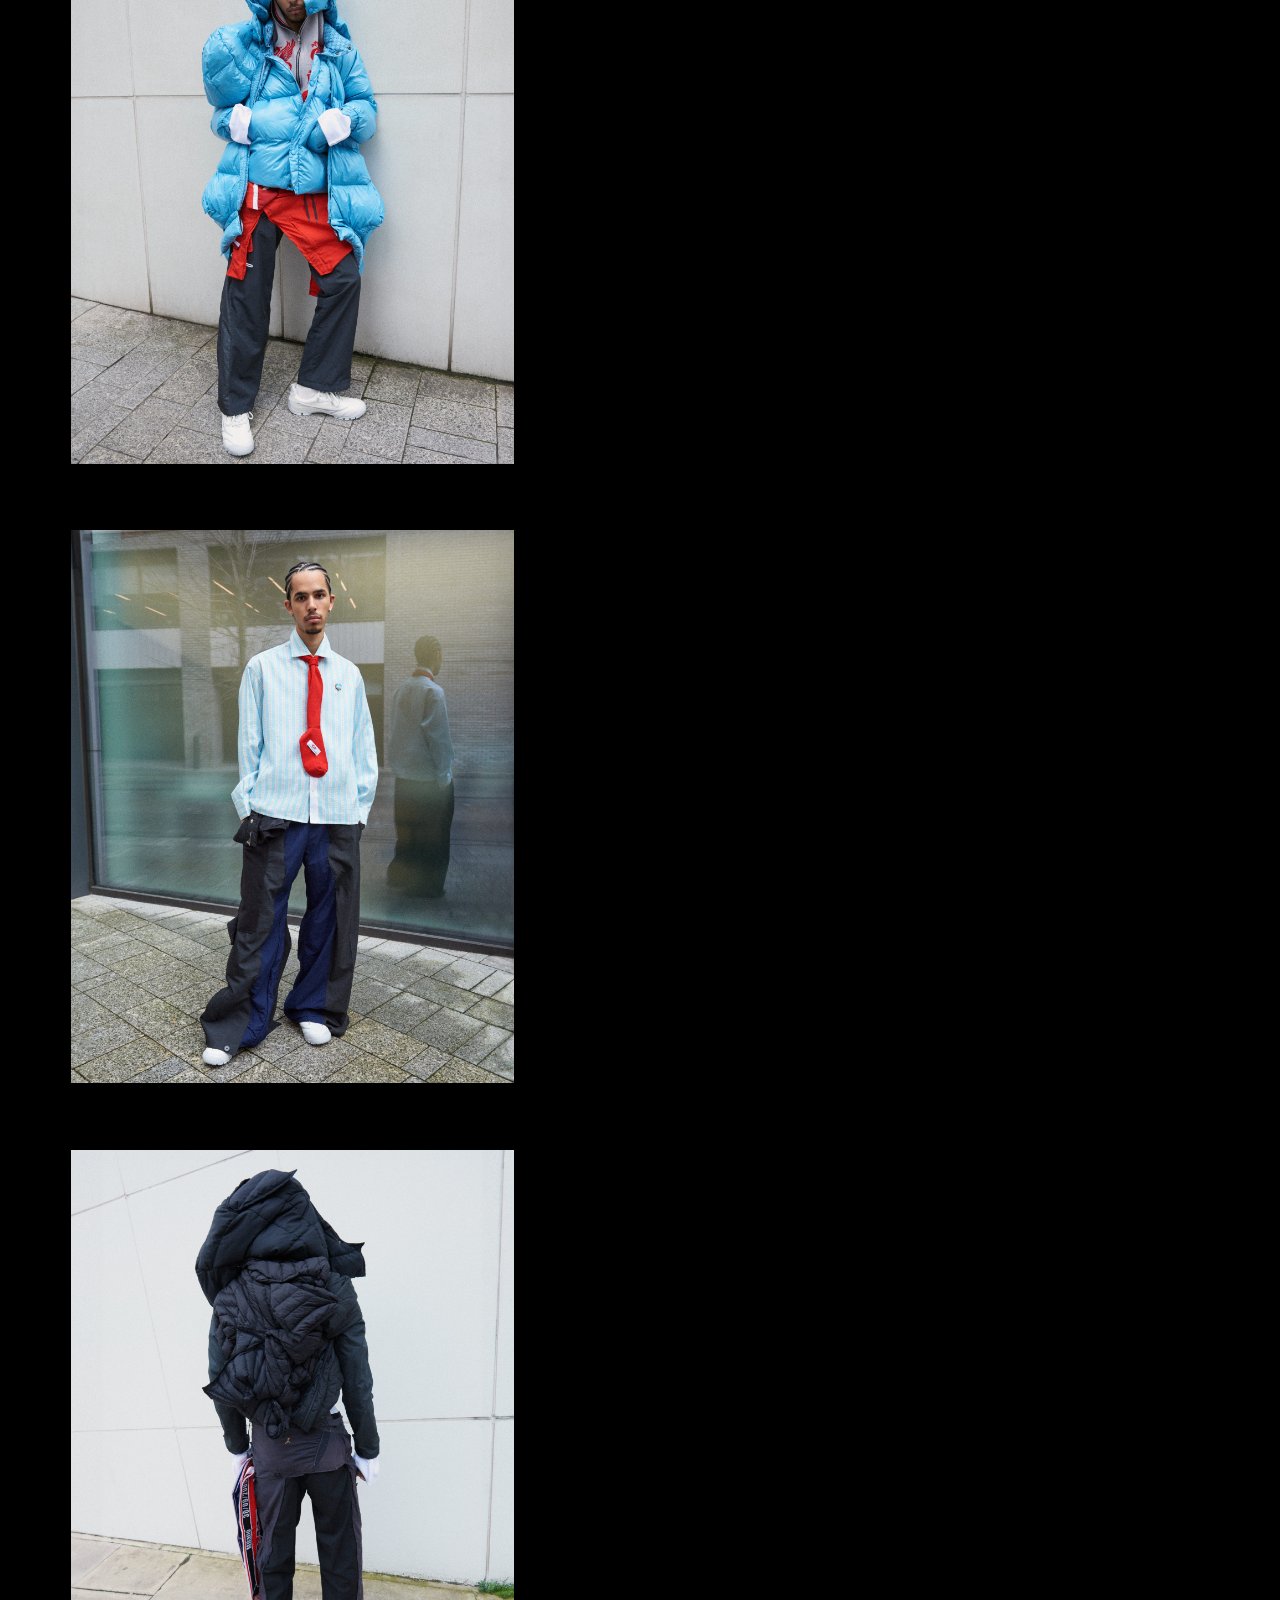
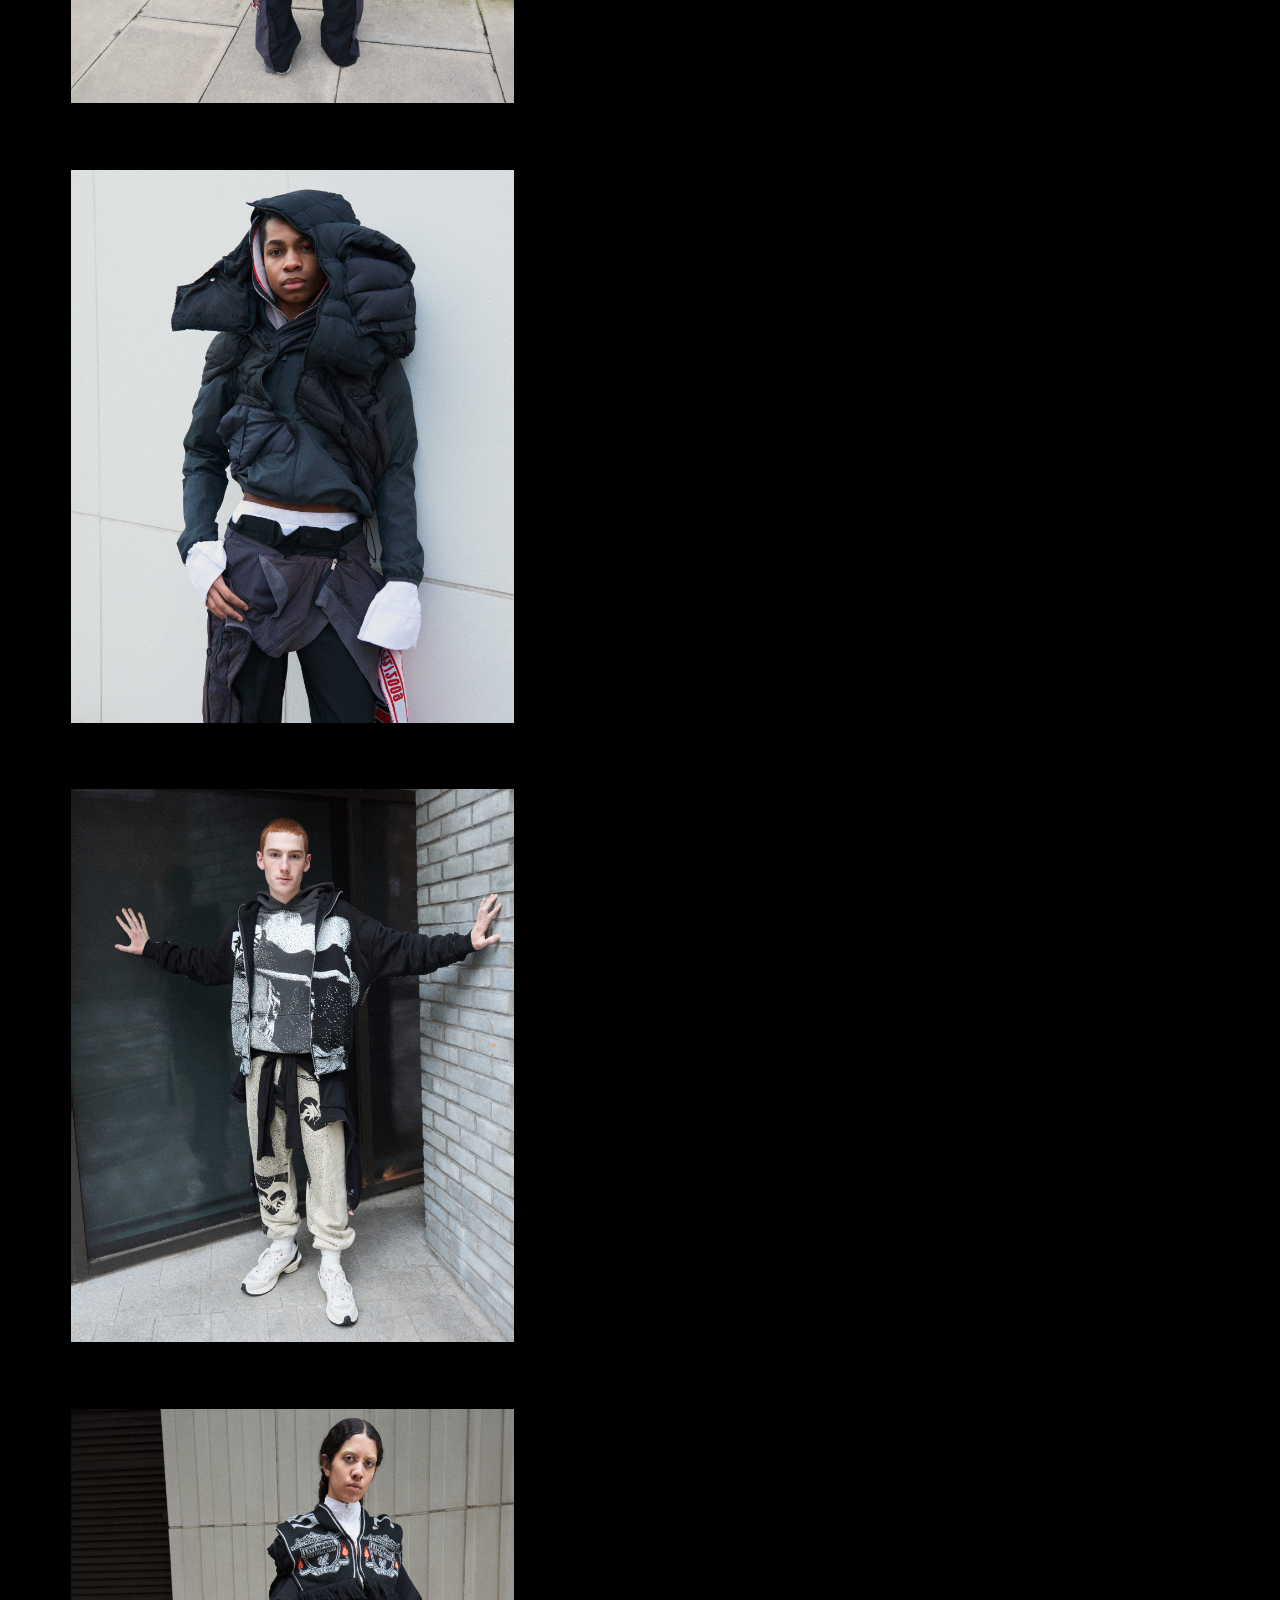
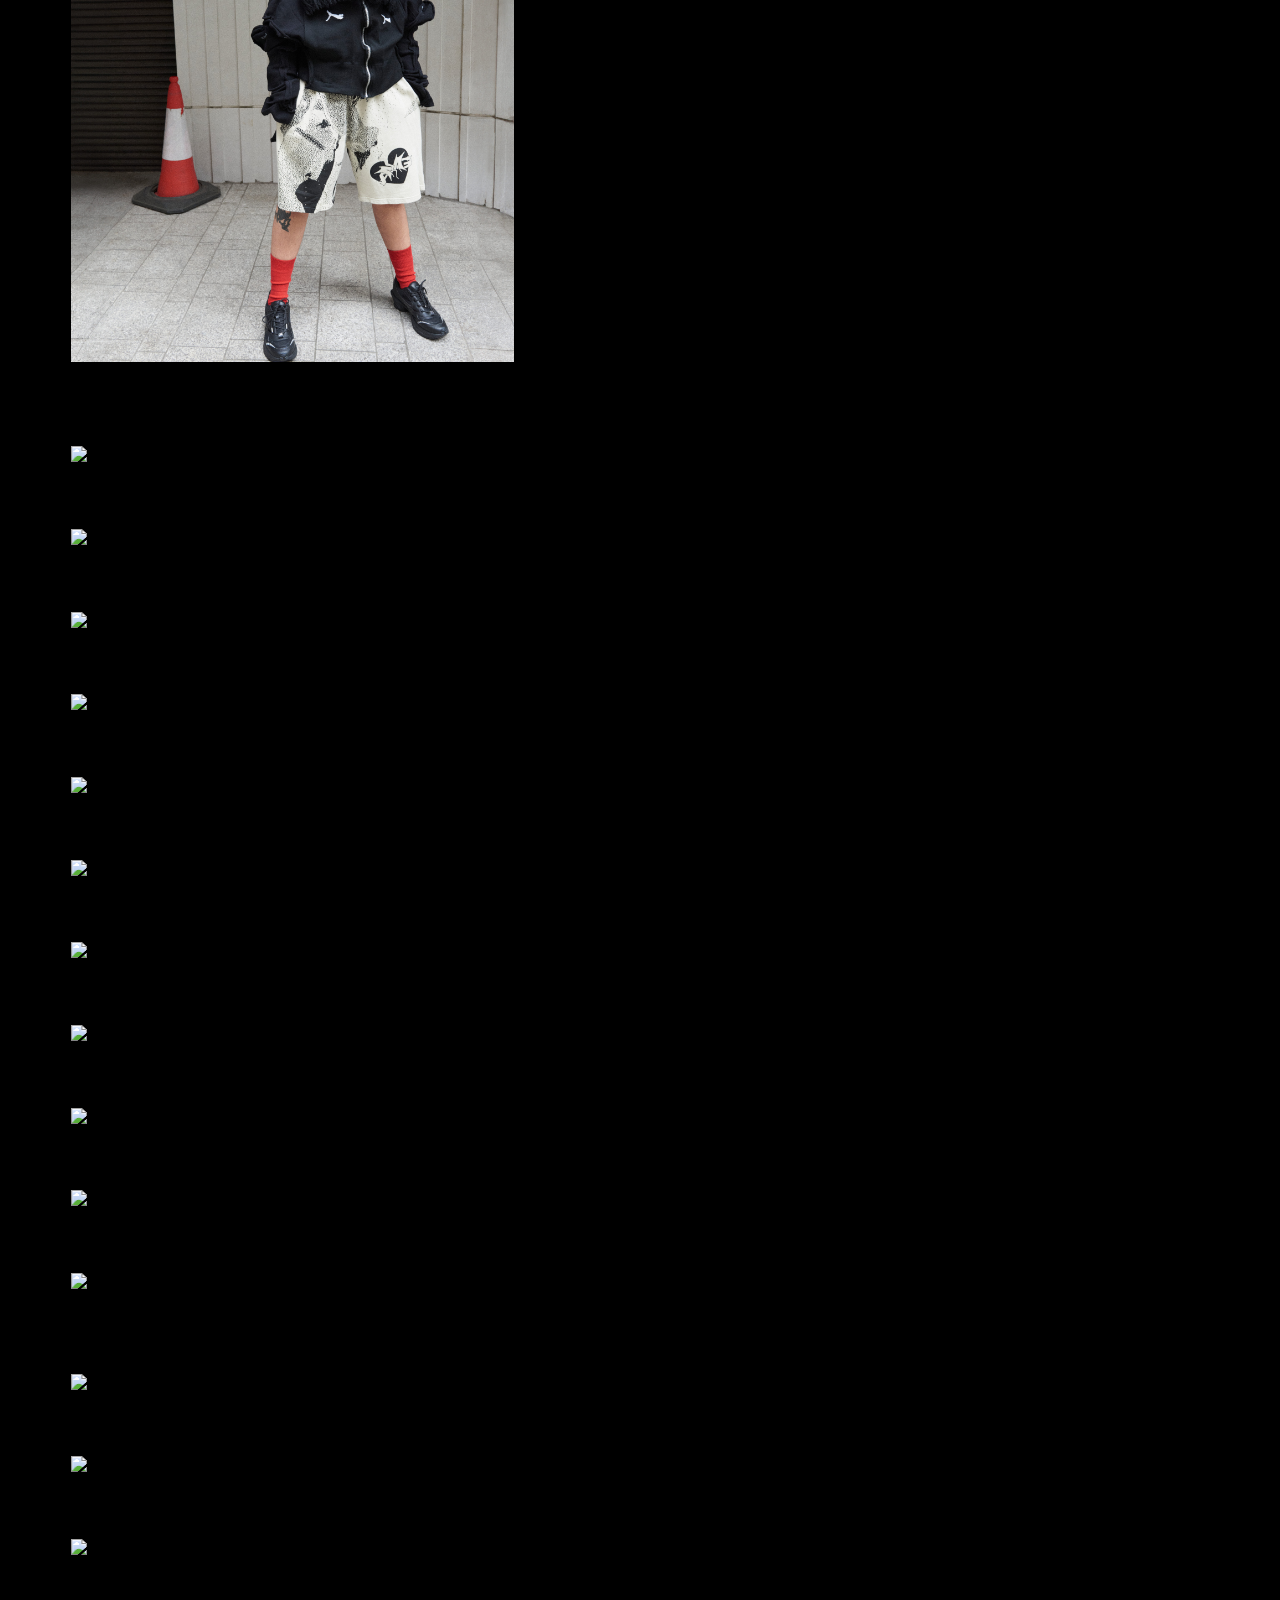
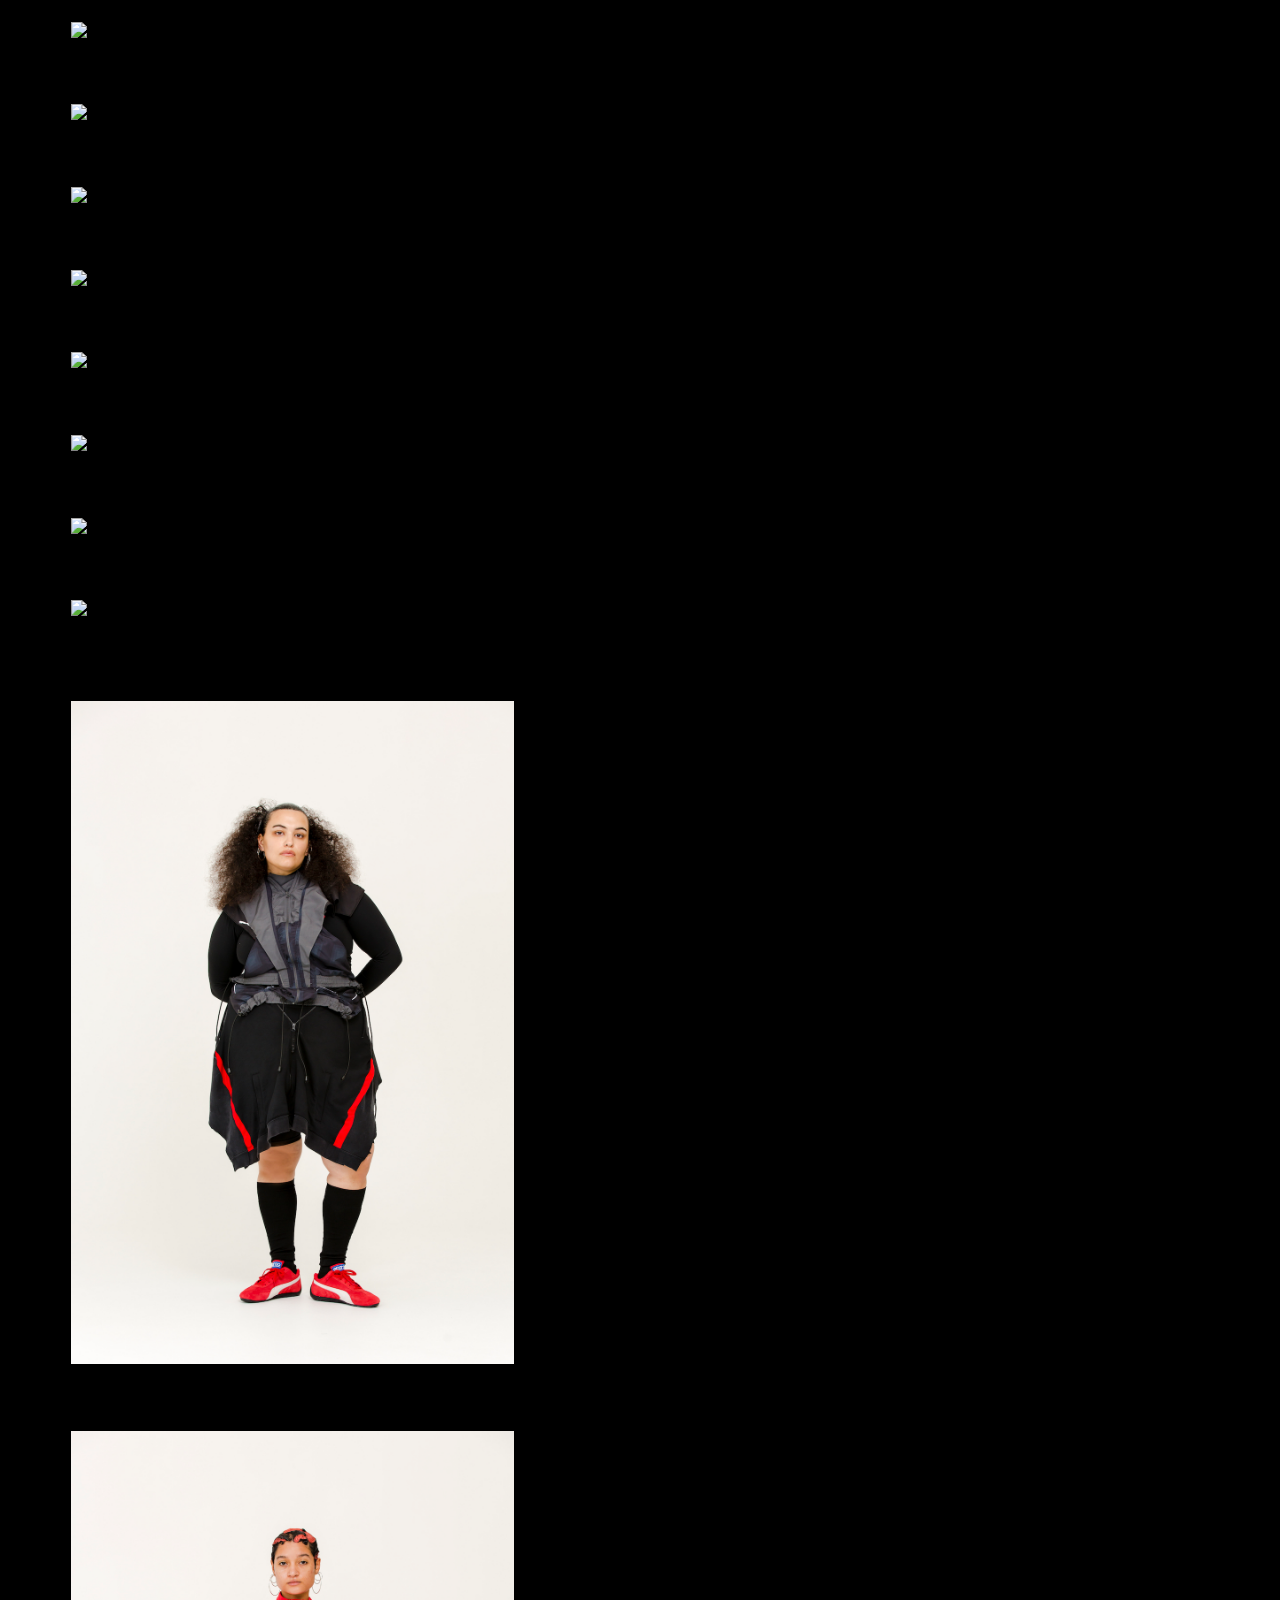
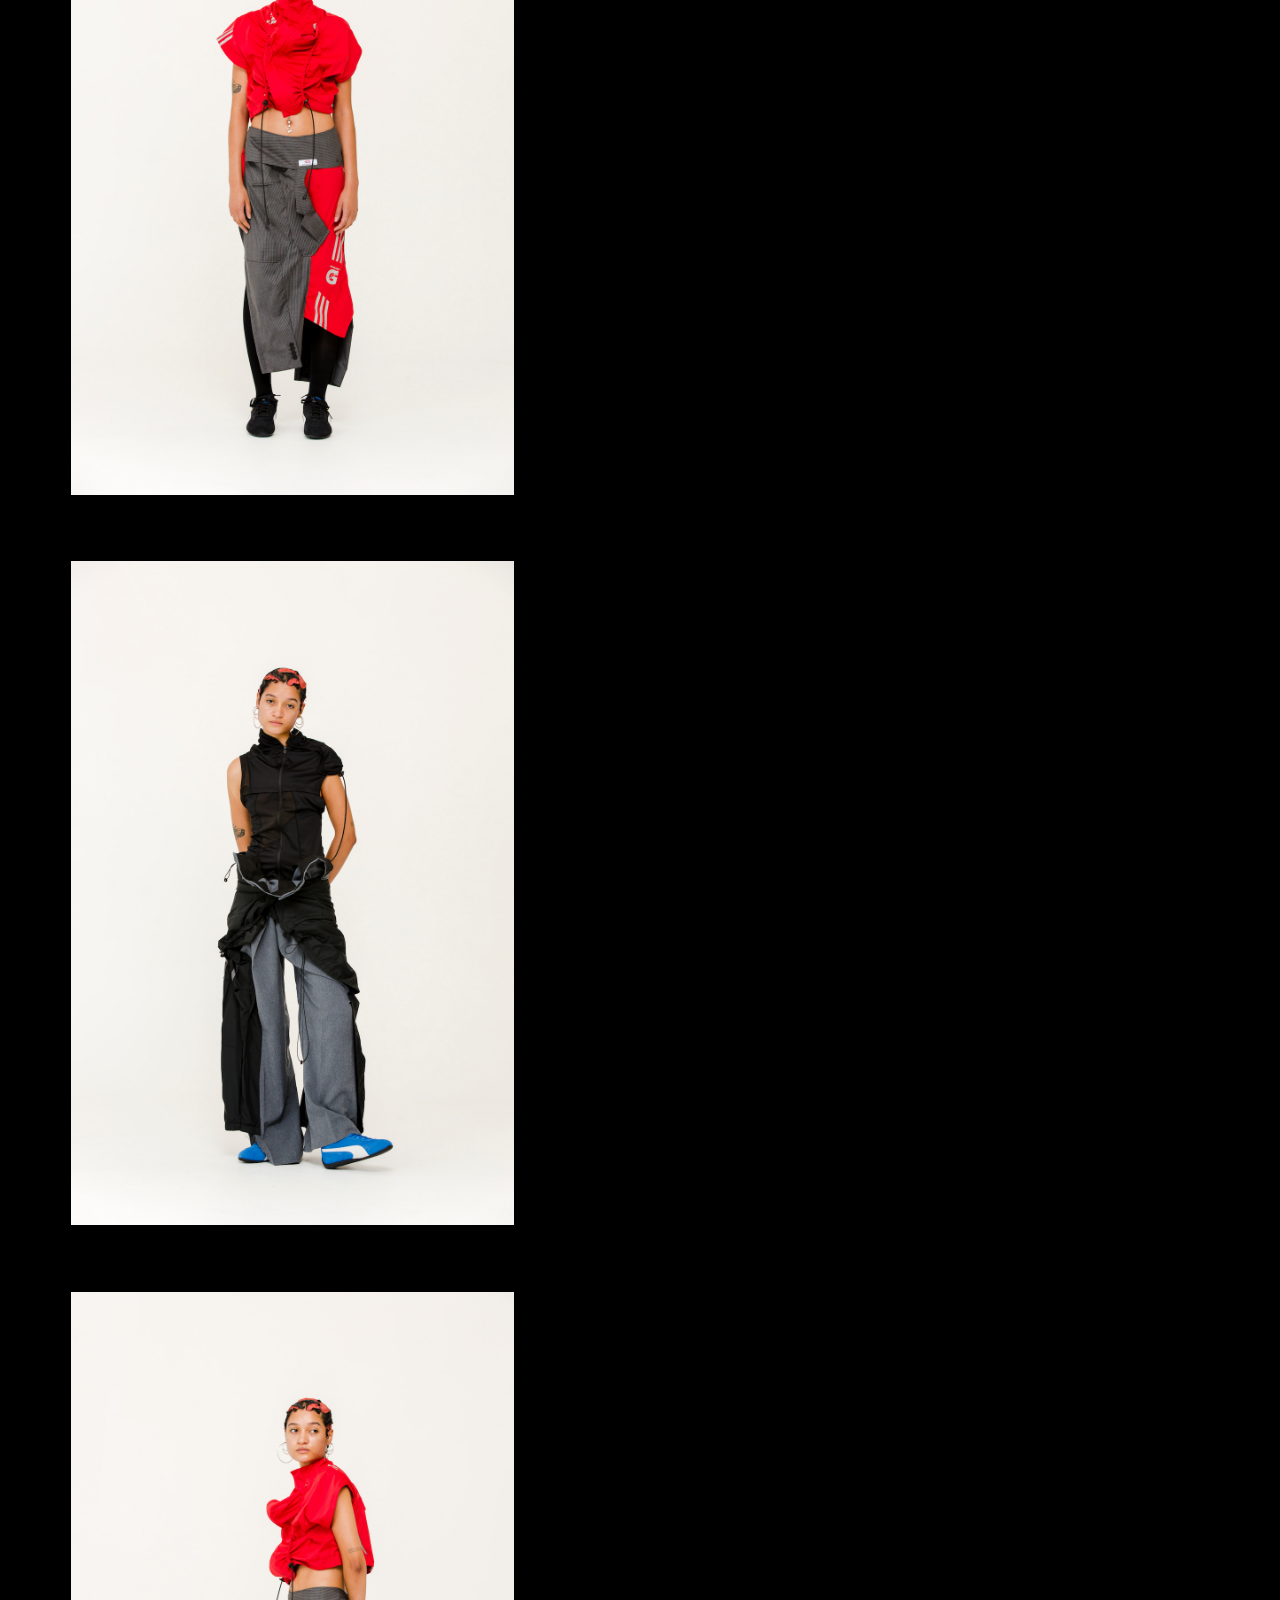
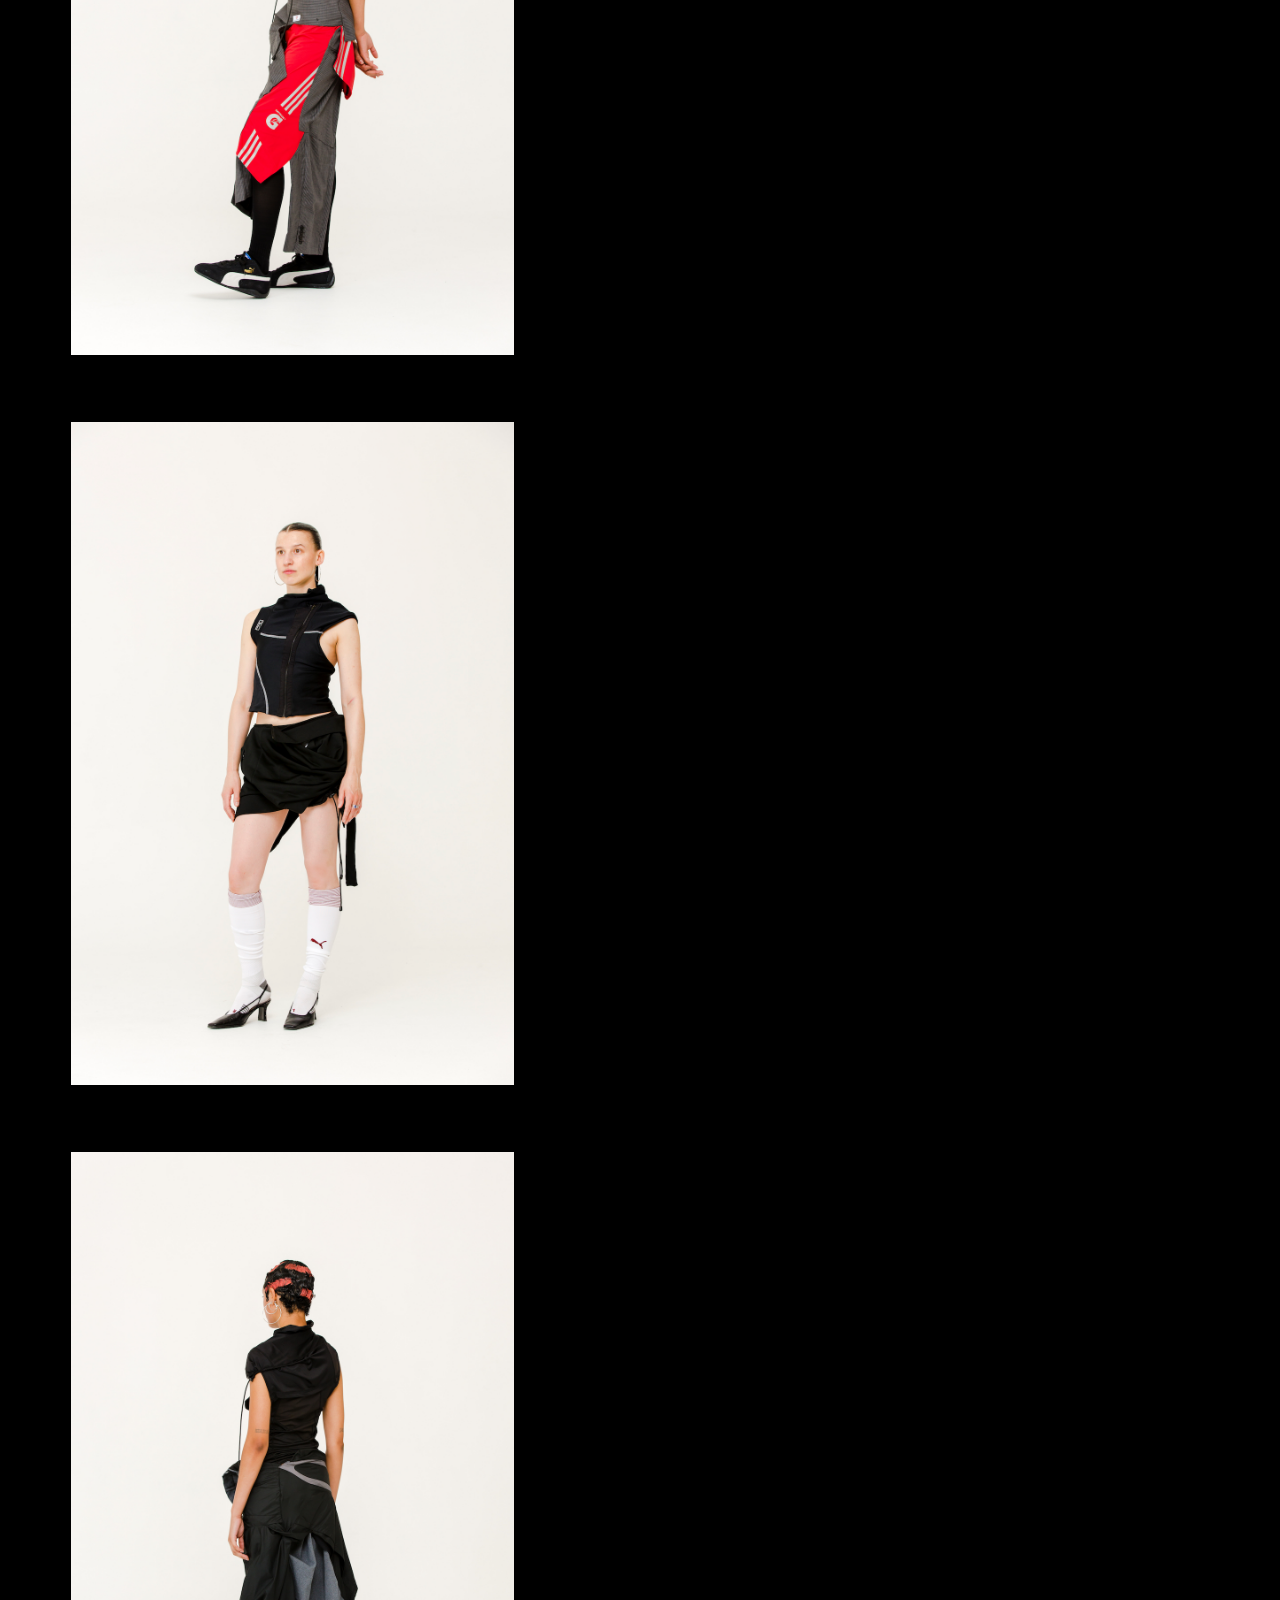
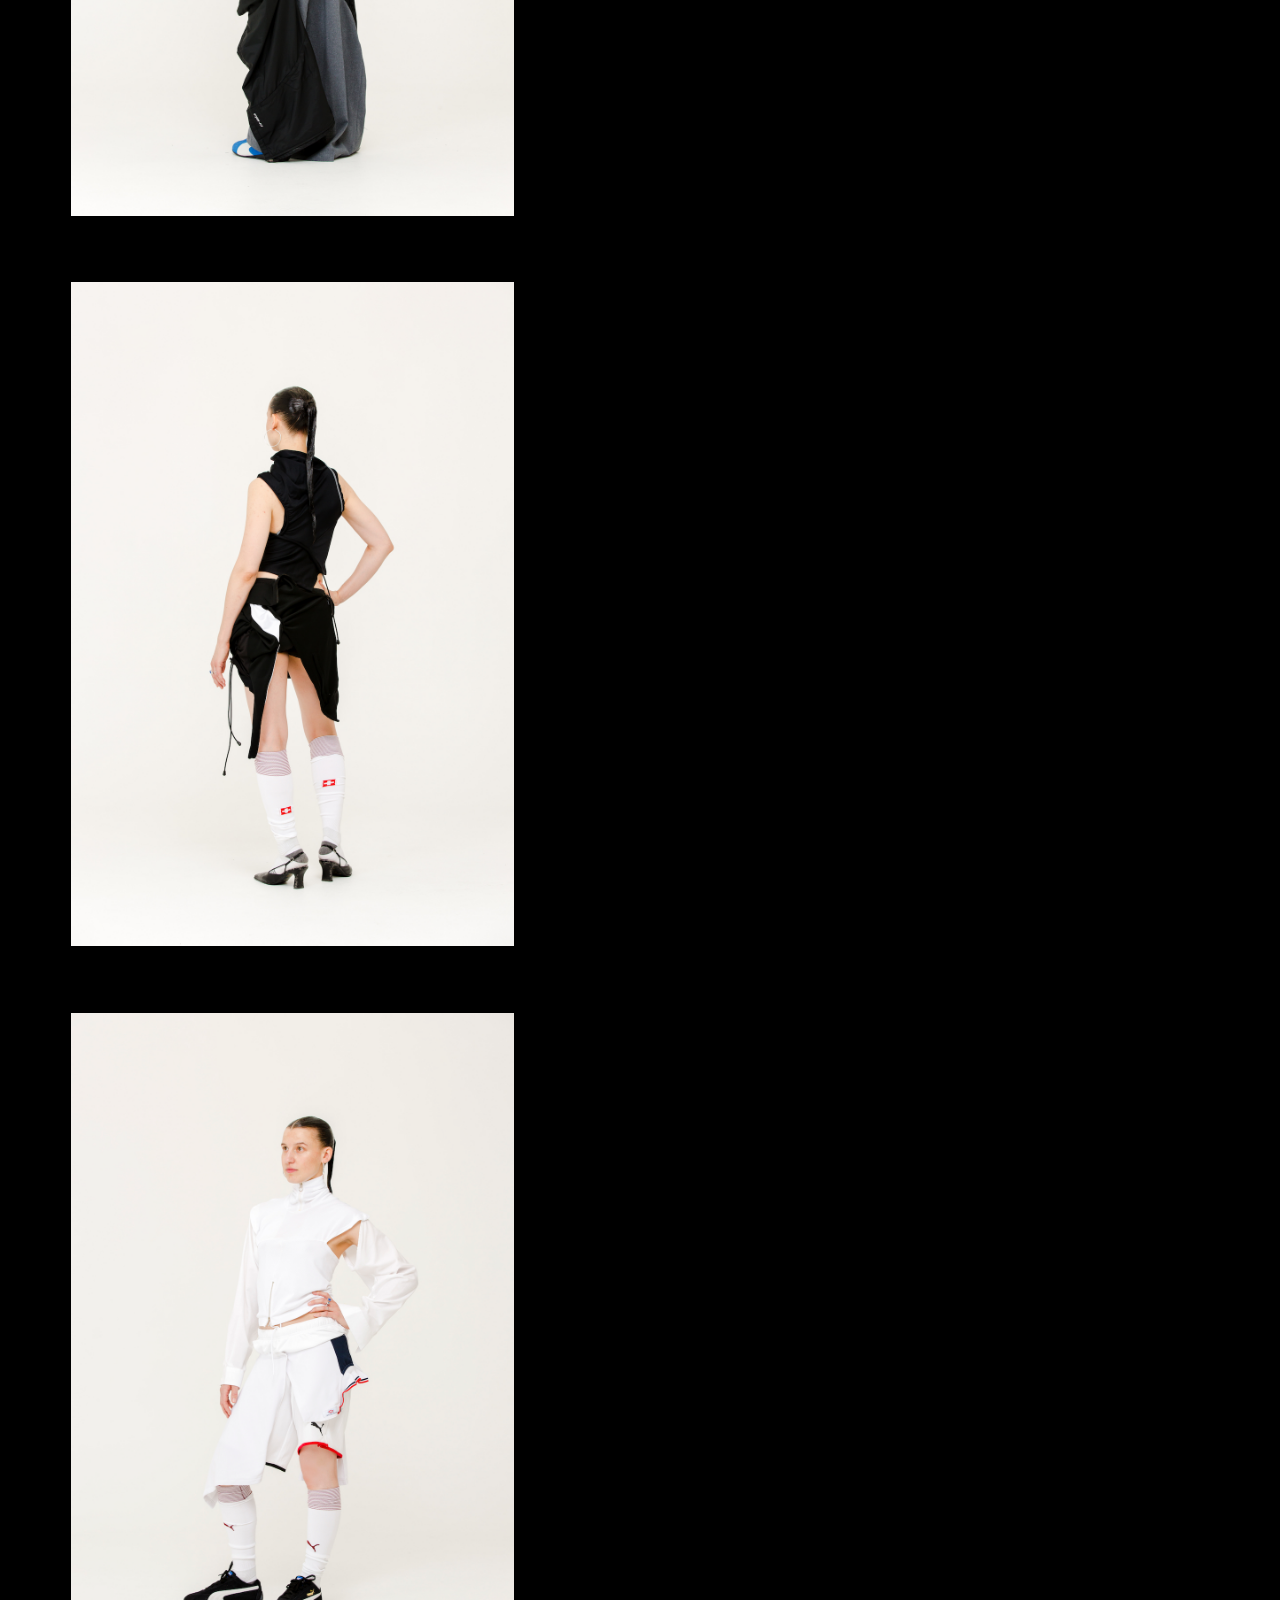
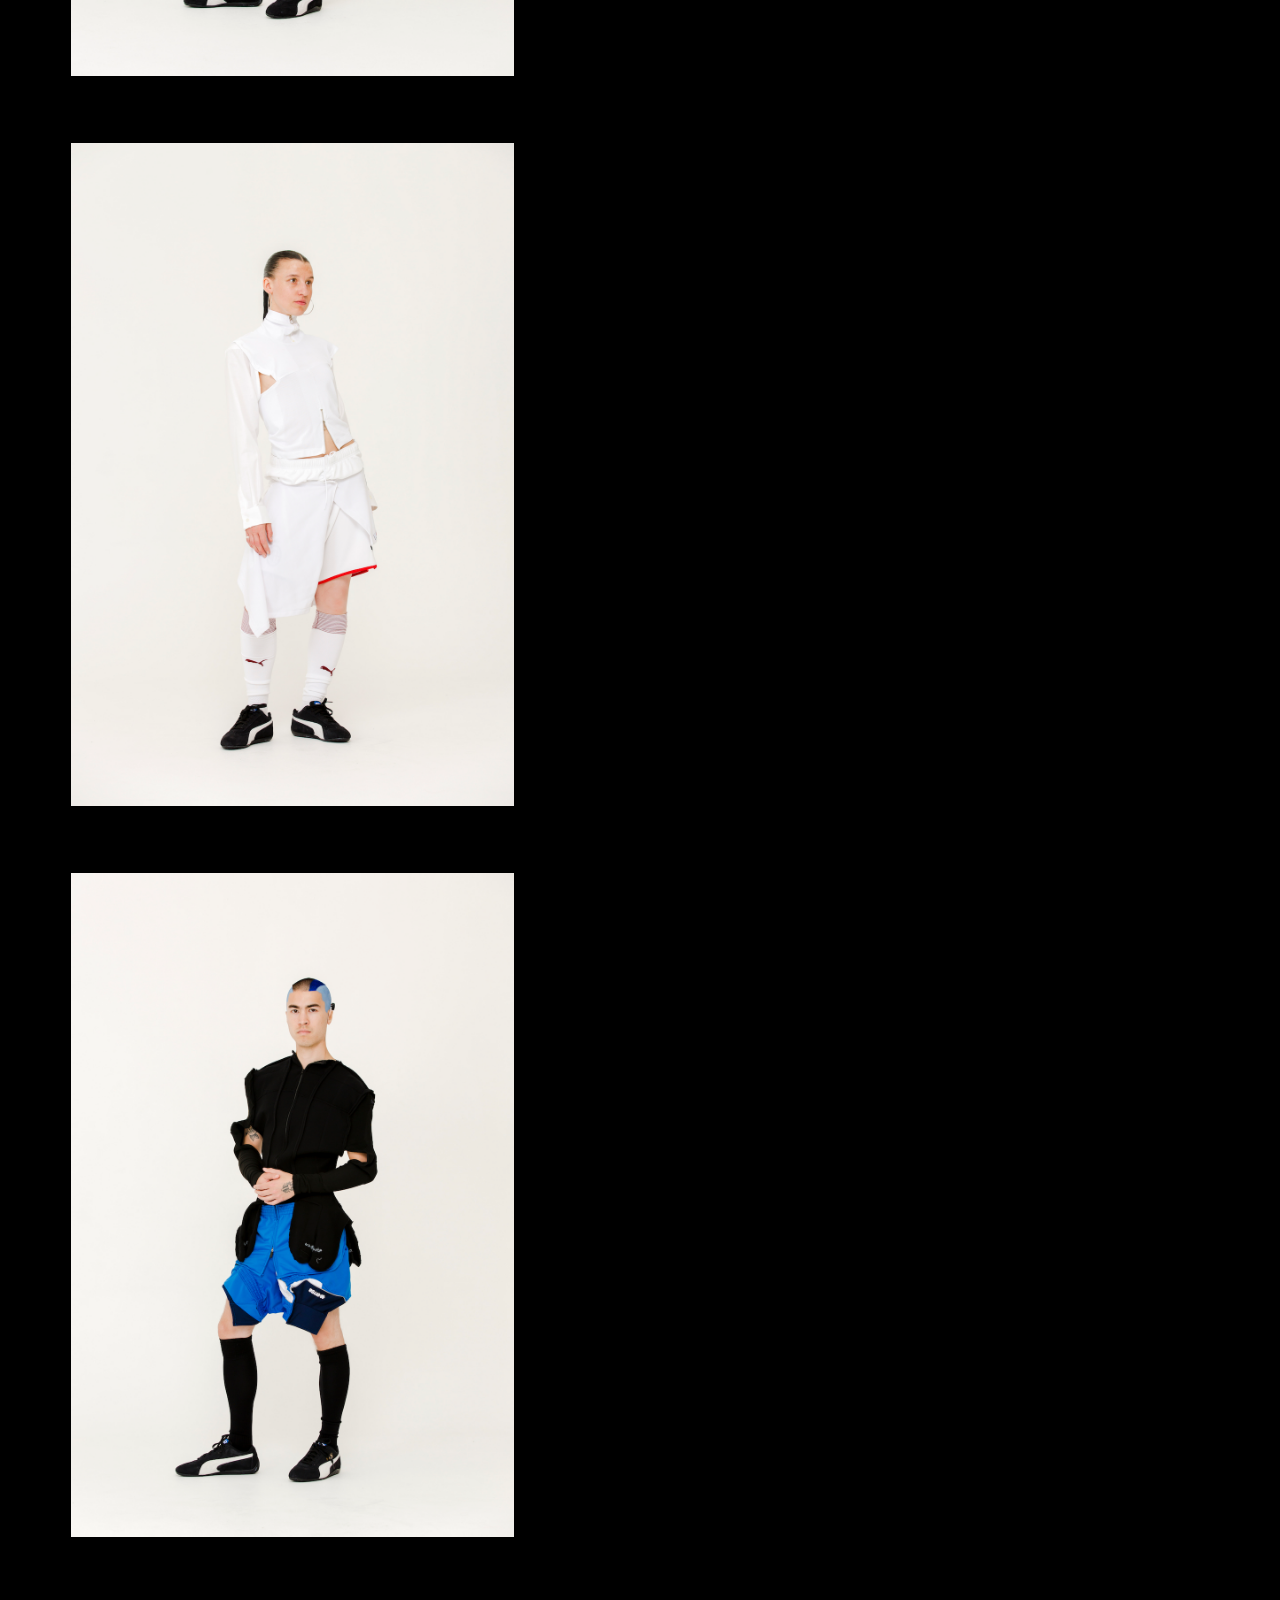
==== commit b673e706: "Update index.html" ====
--- a/index.html
+++ b/index.html
@@ -237,6 +237,12 @@
           <img class="image-SS2024" src="image-gallery/askdk.png" height="23px" />
         </a>
    </div>
+
+       <div class="SW 2324">
+        <a href="#image-2324">
+          <img class="img-N2324" src="image-gallery/2324.png" />
+        </a>
+   </div>
       
        <div class="SS 2023/24">
         <a href="#image-ss23">
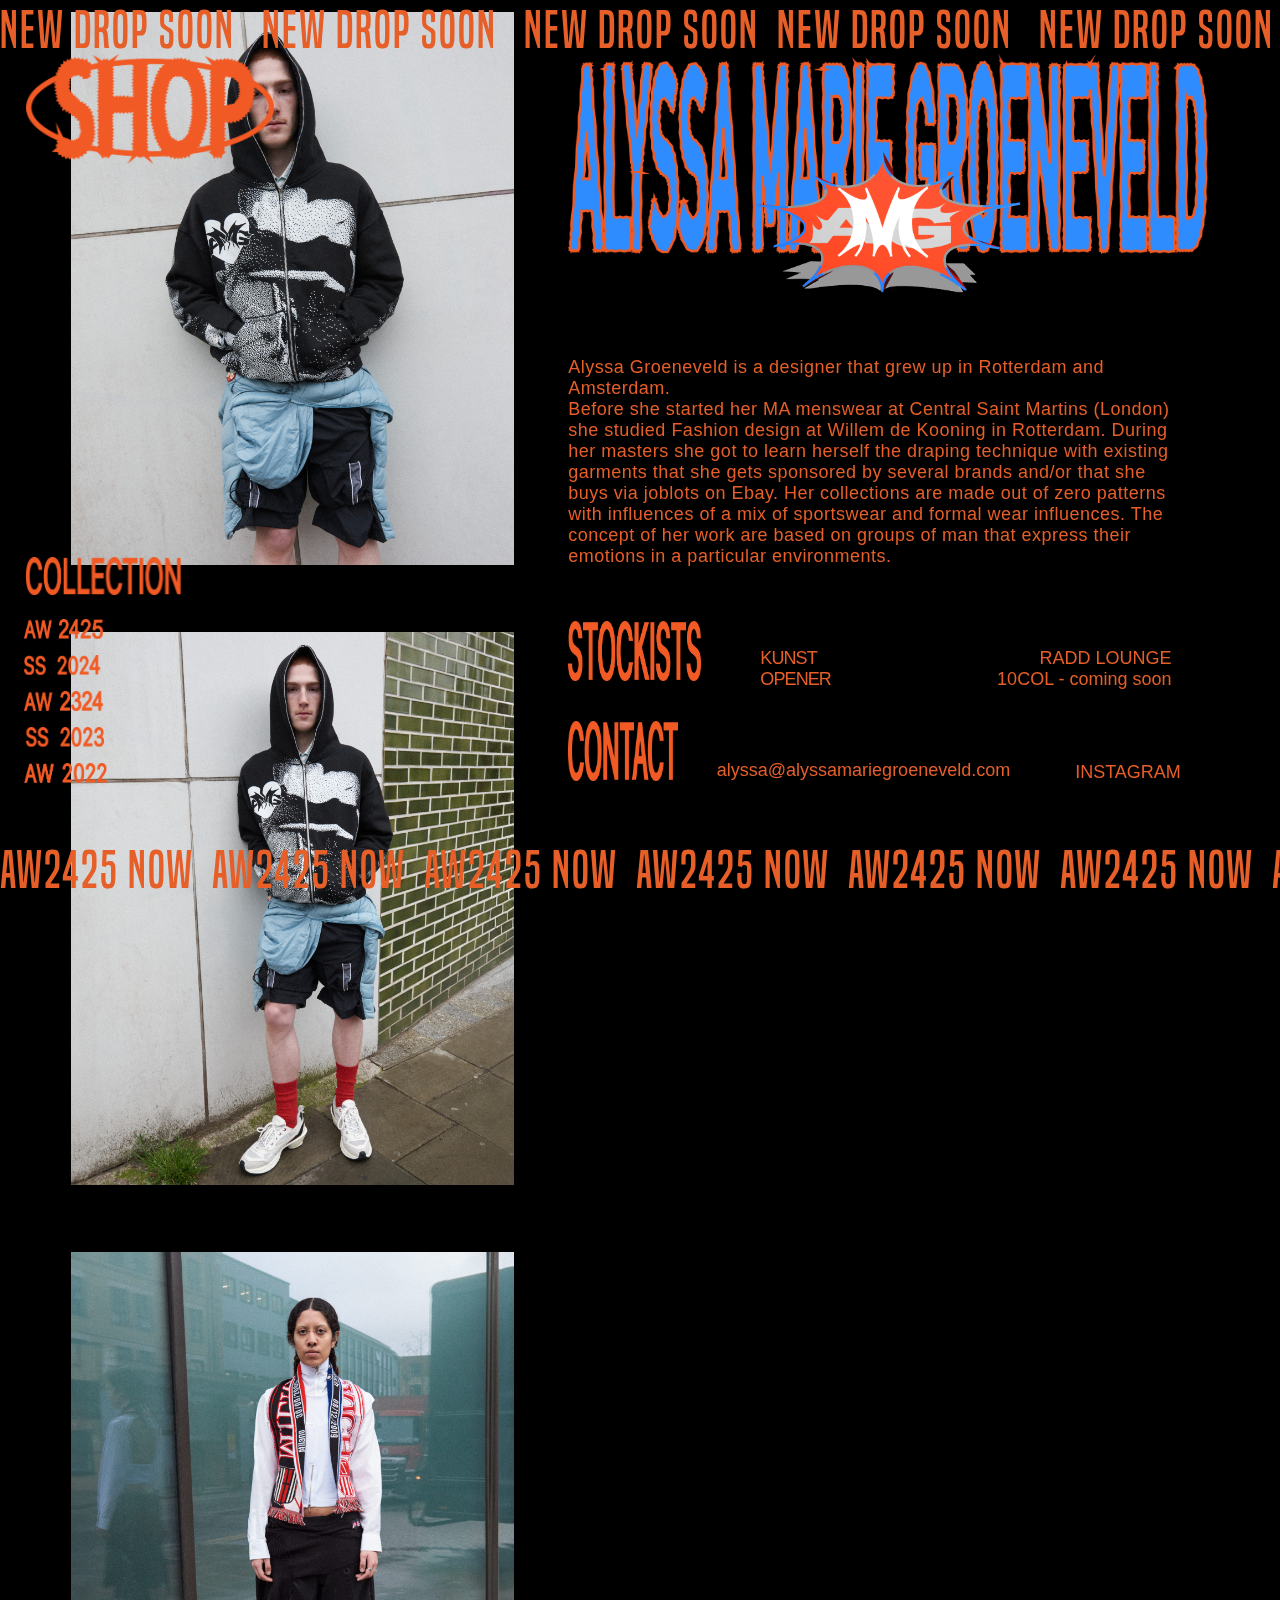
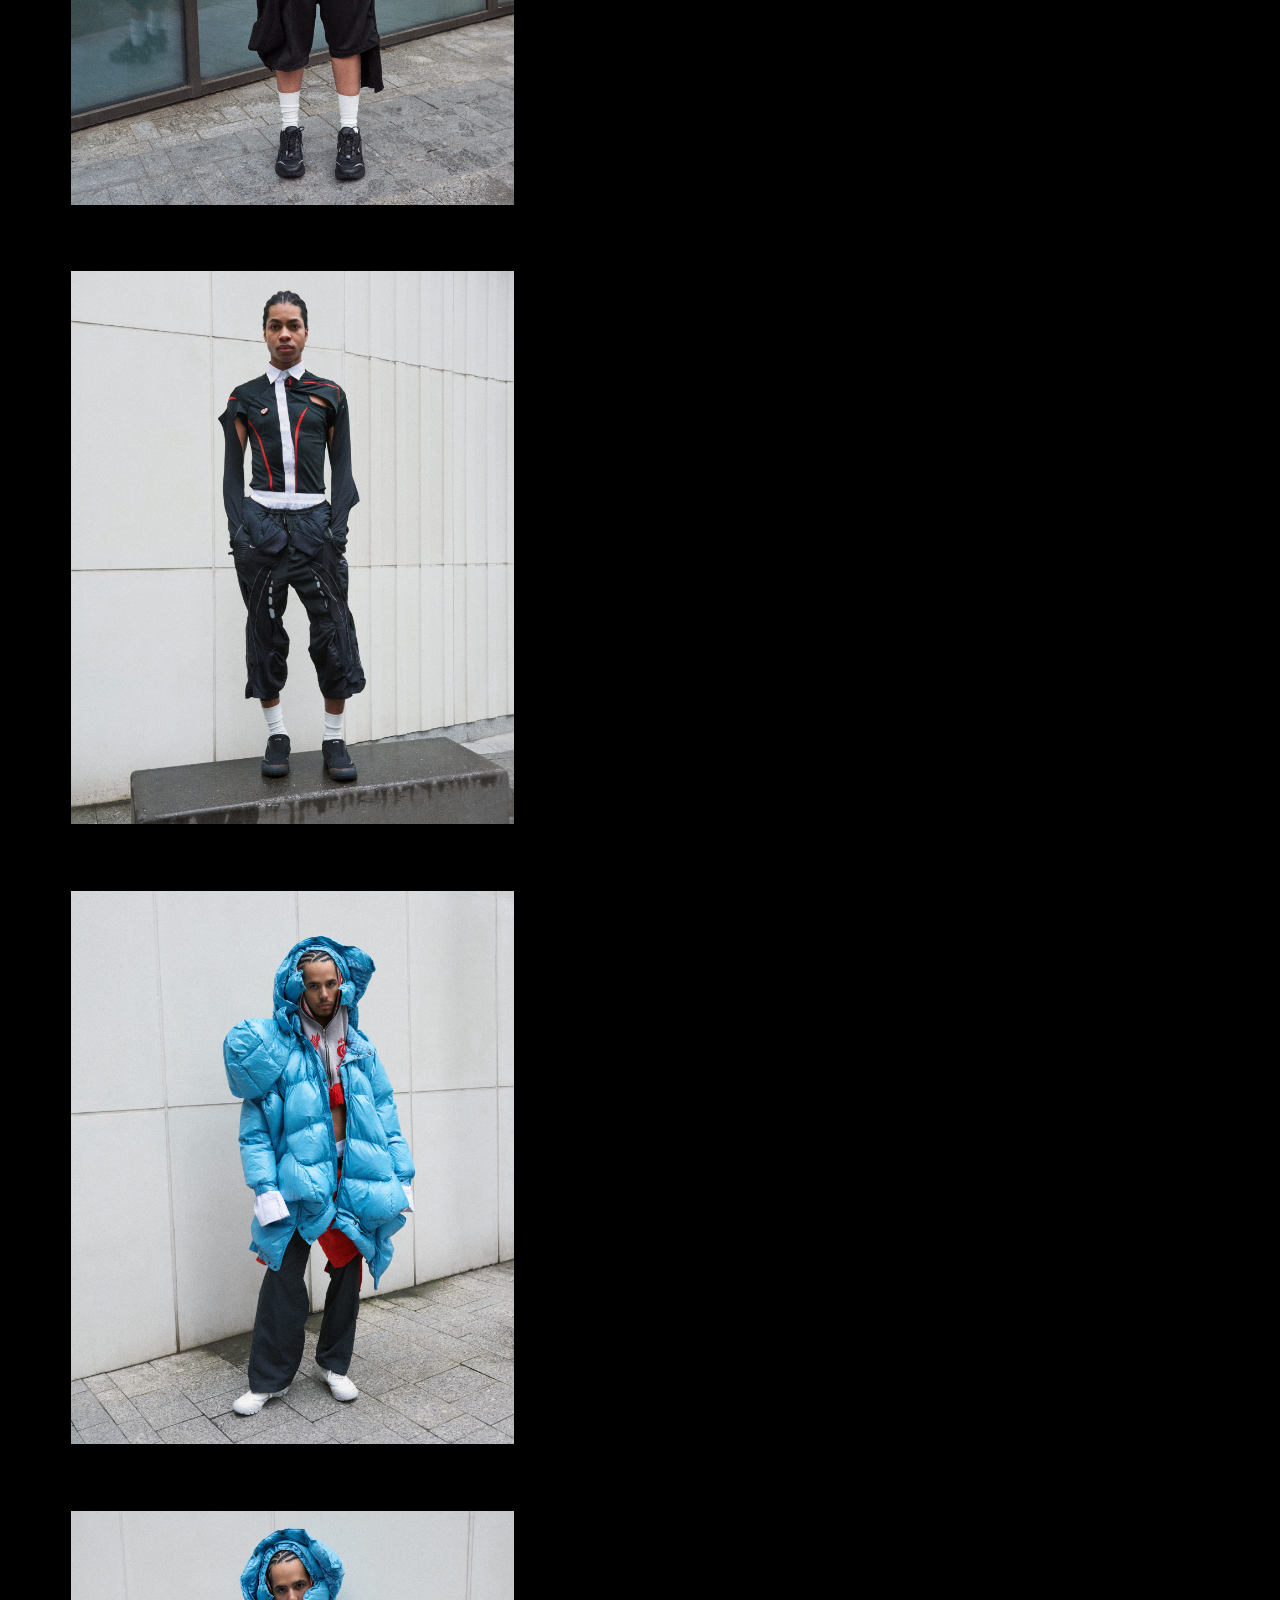
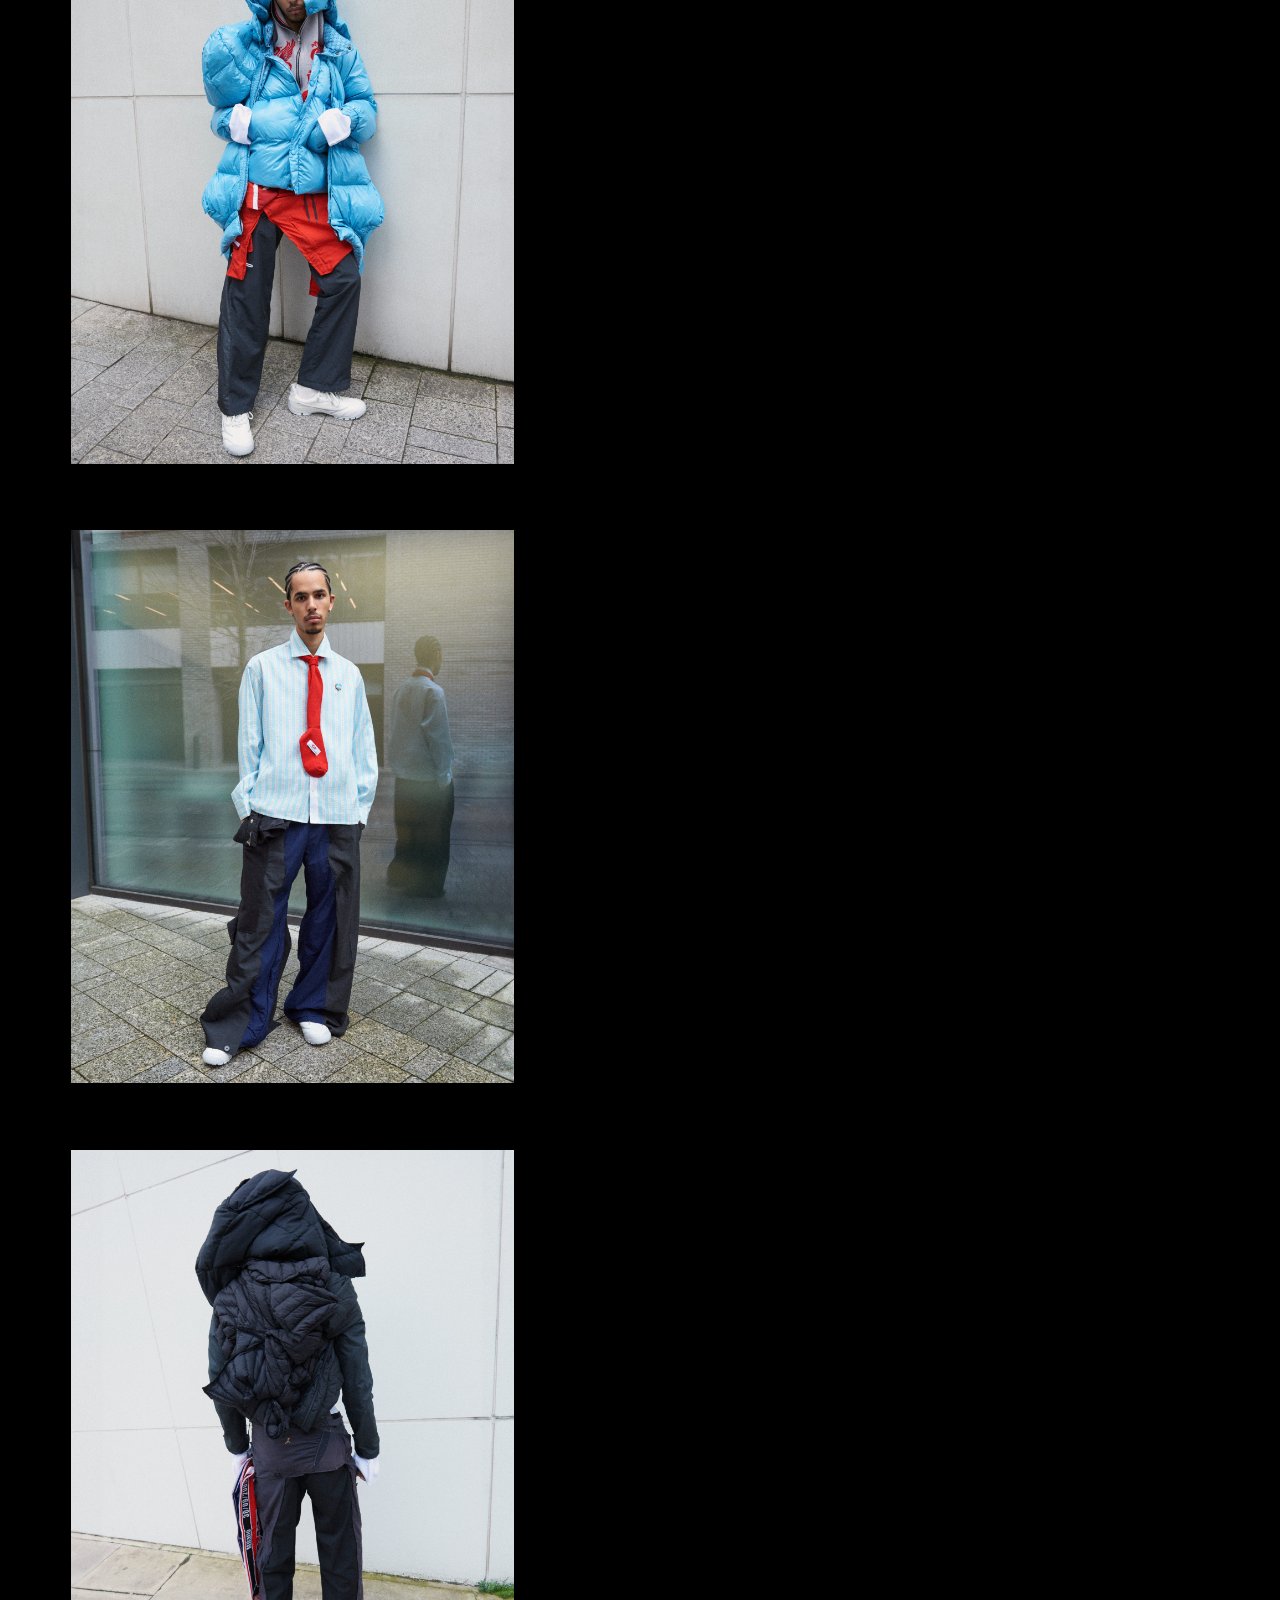
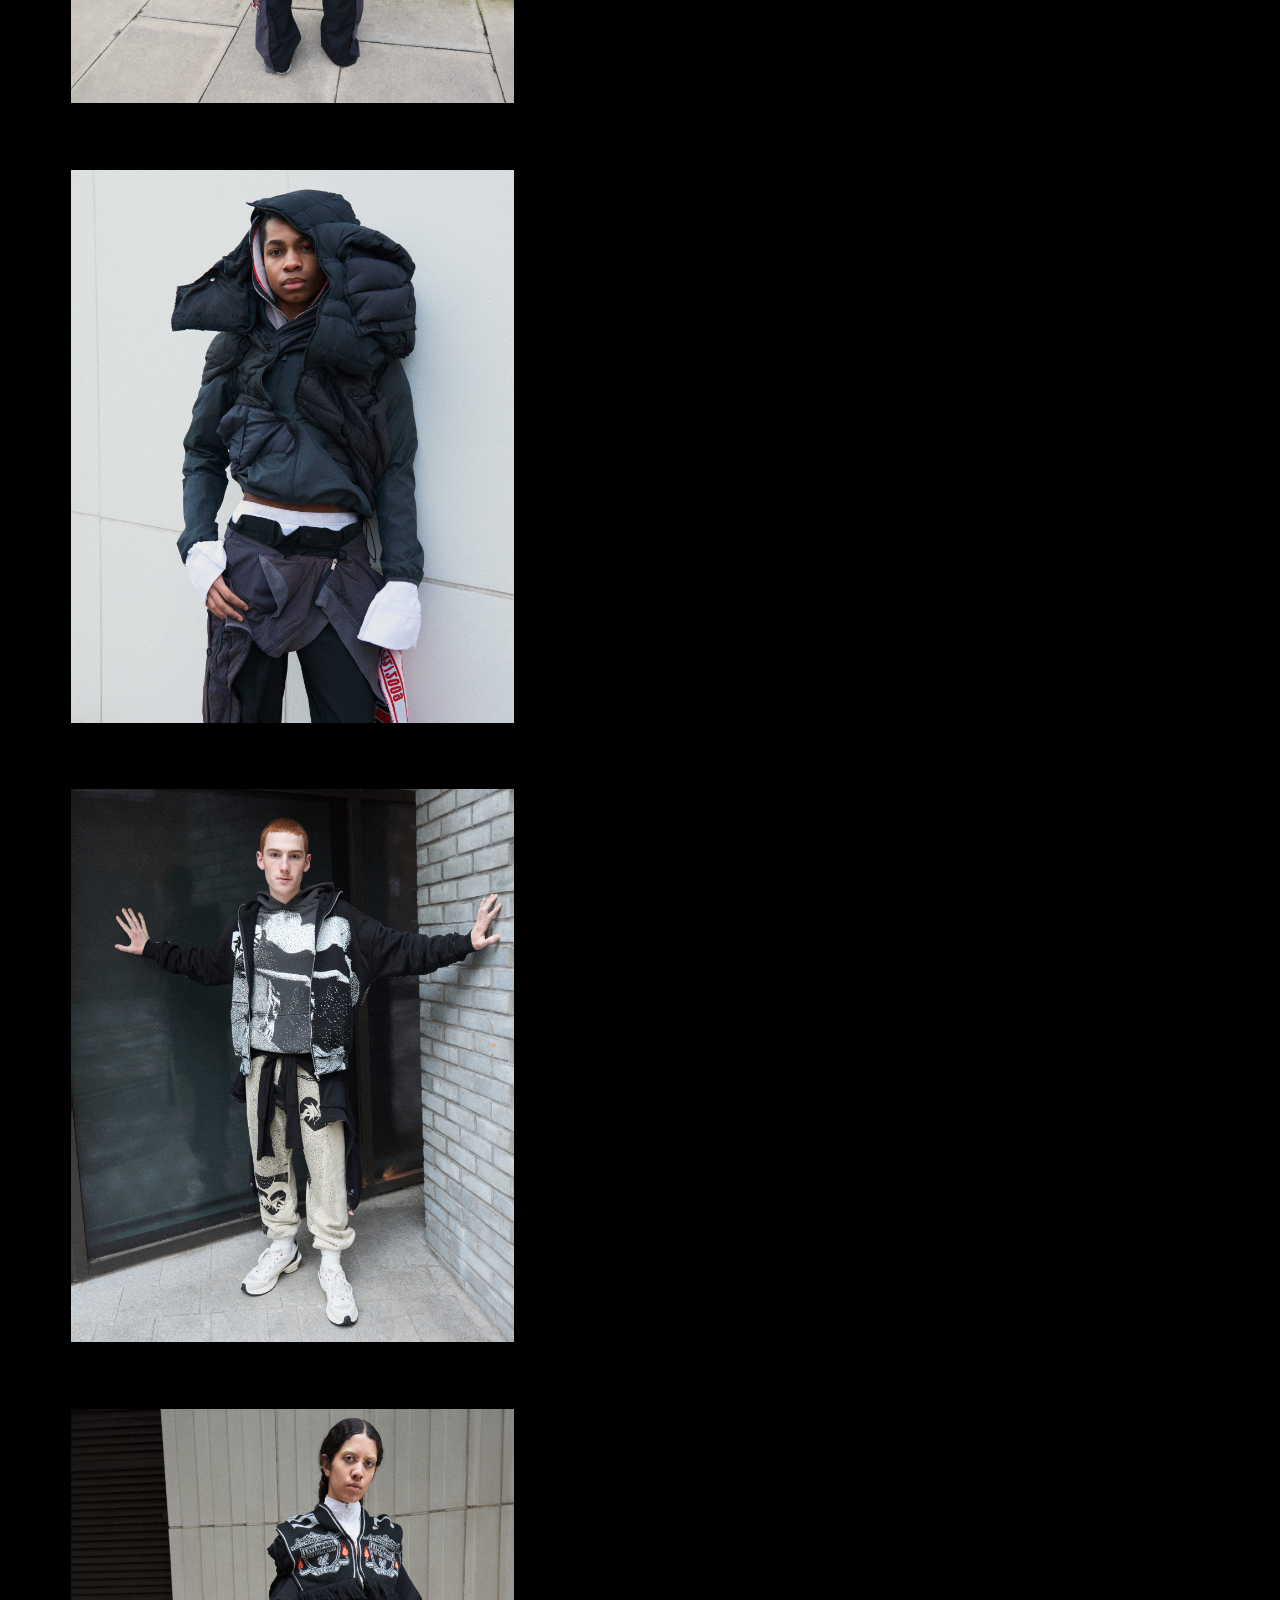
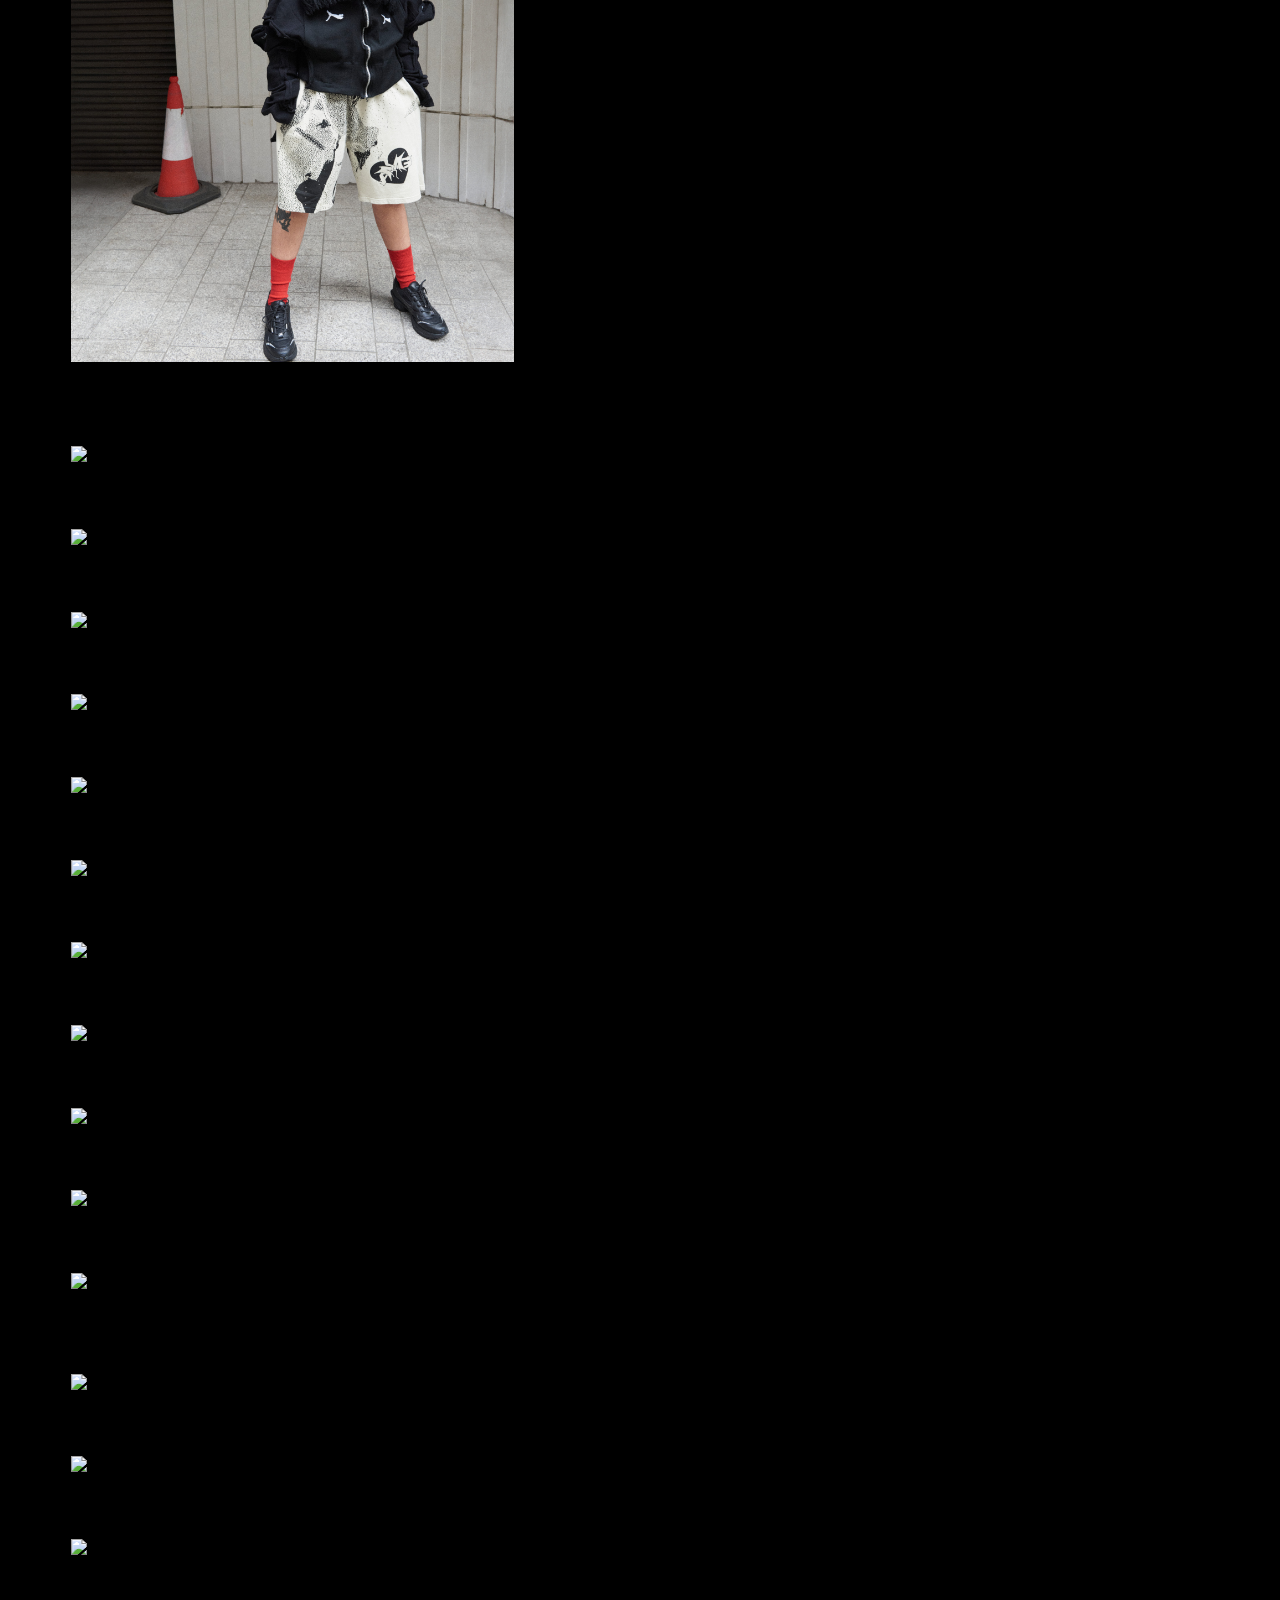
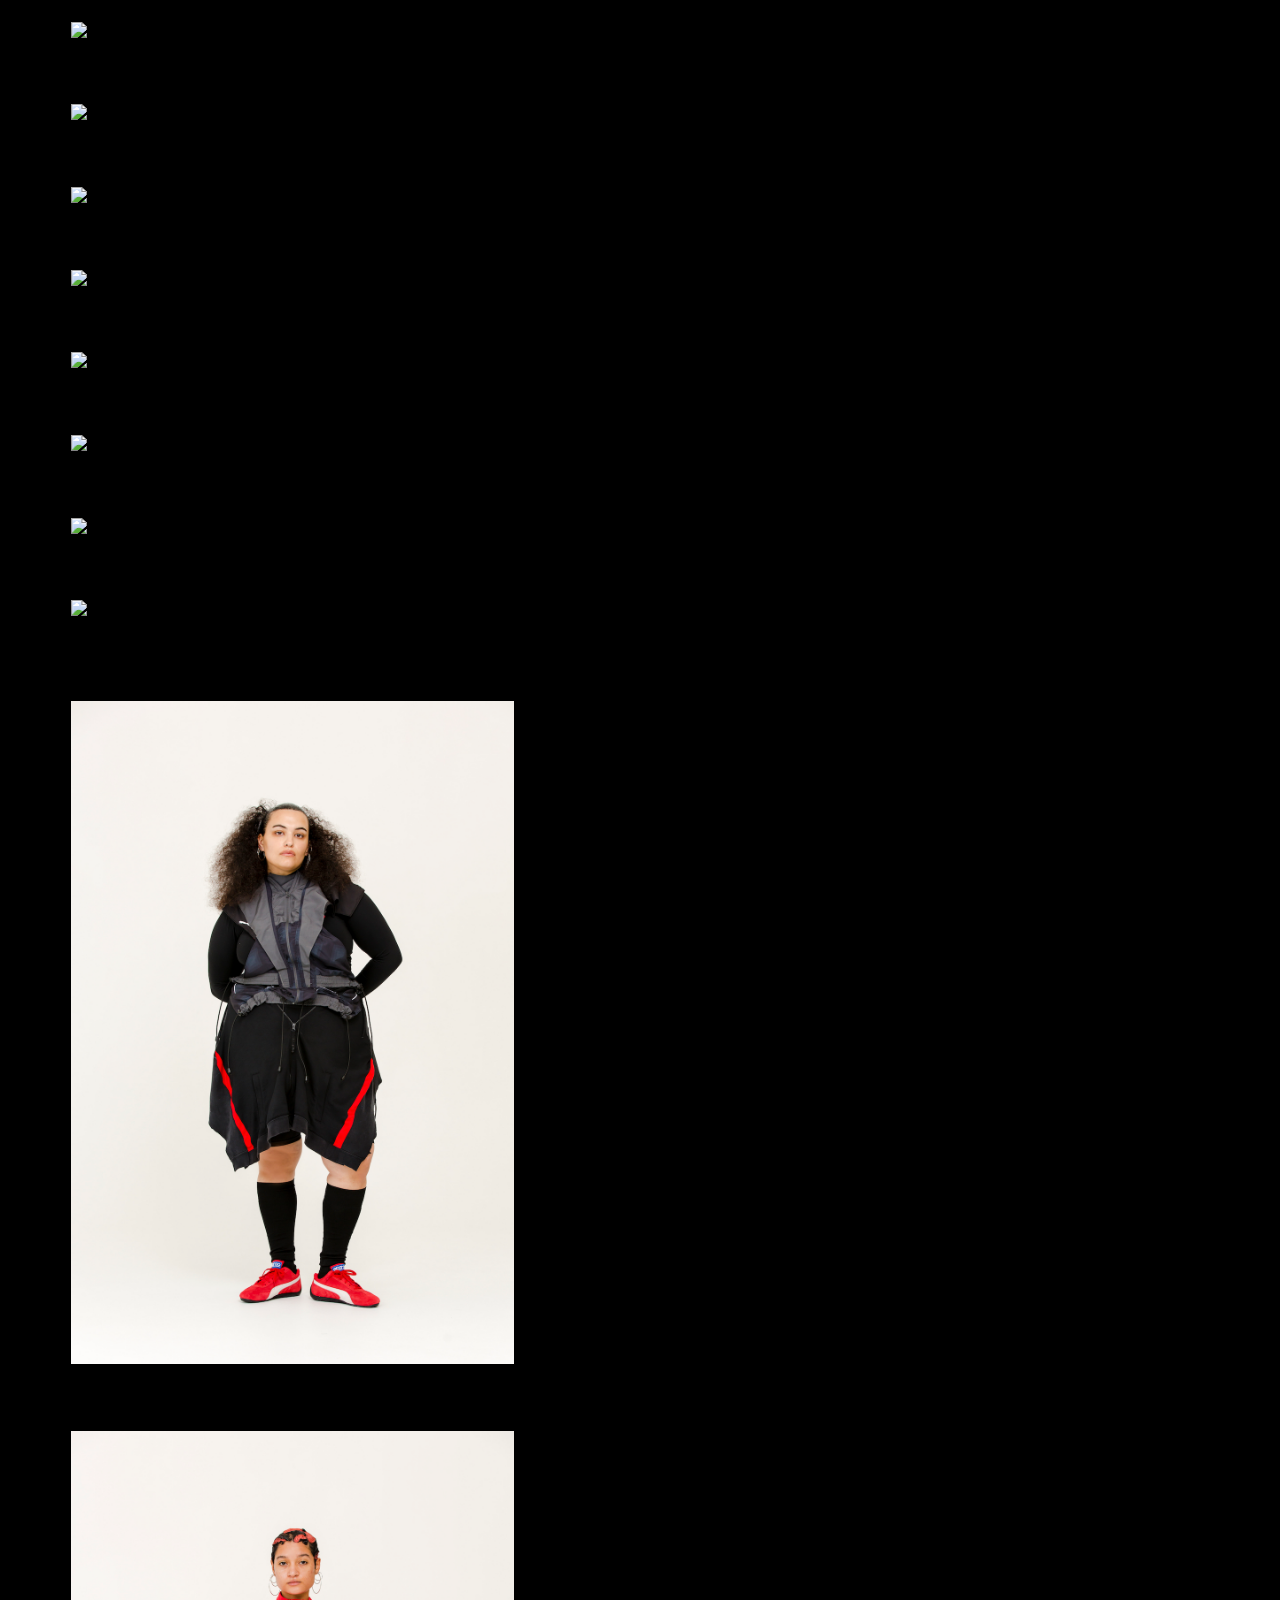
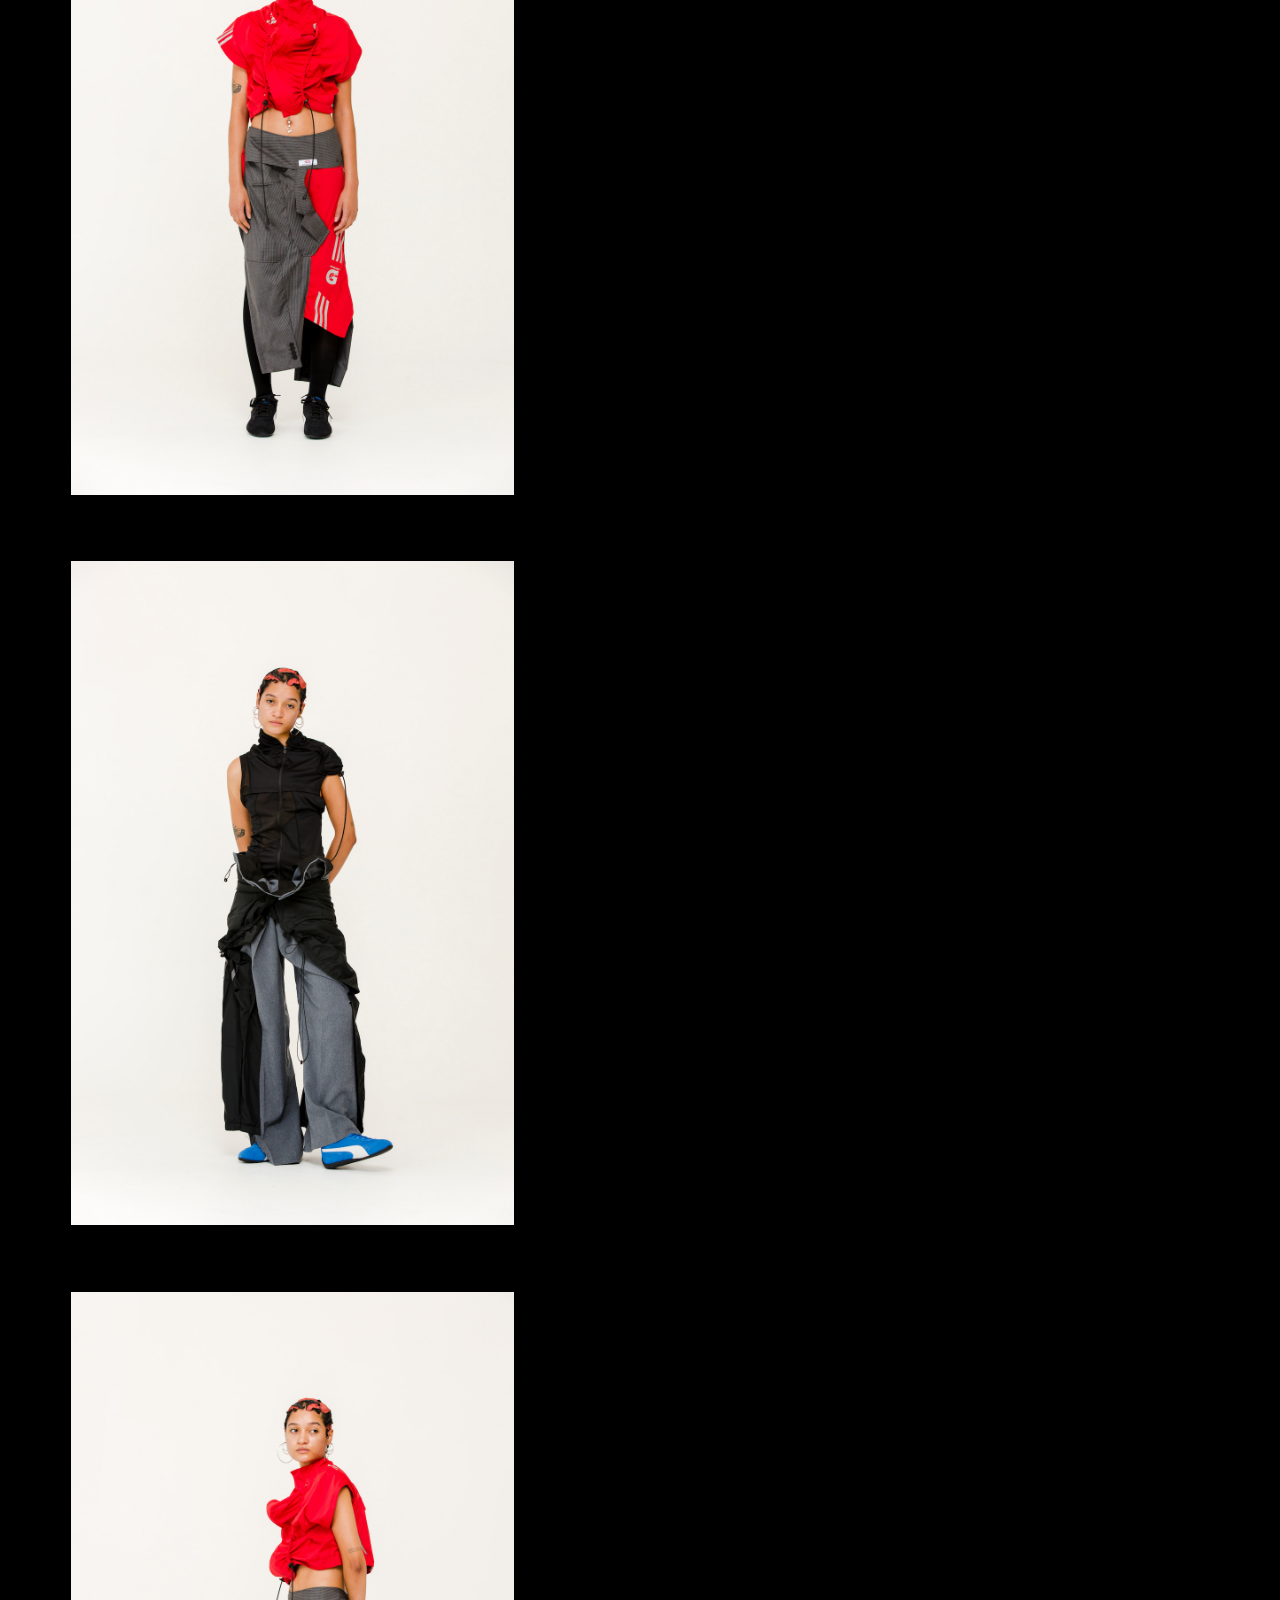
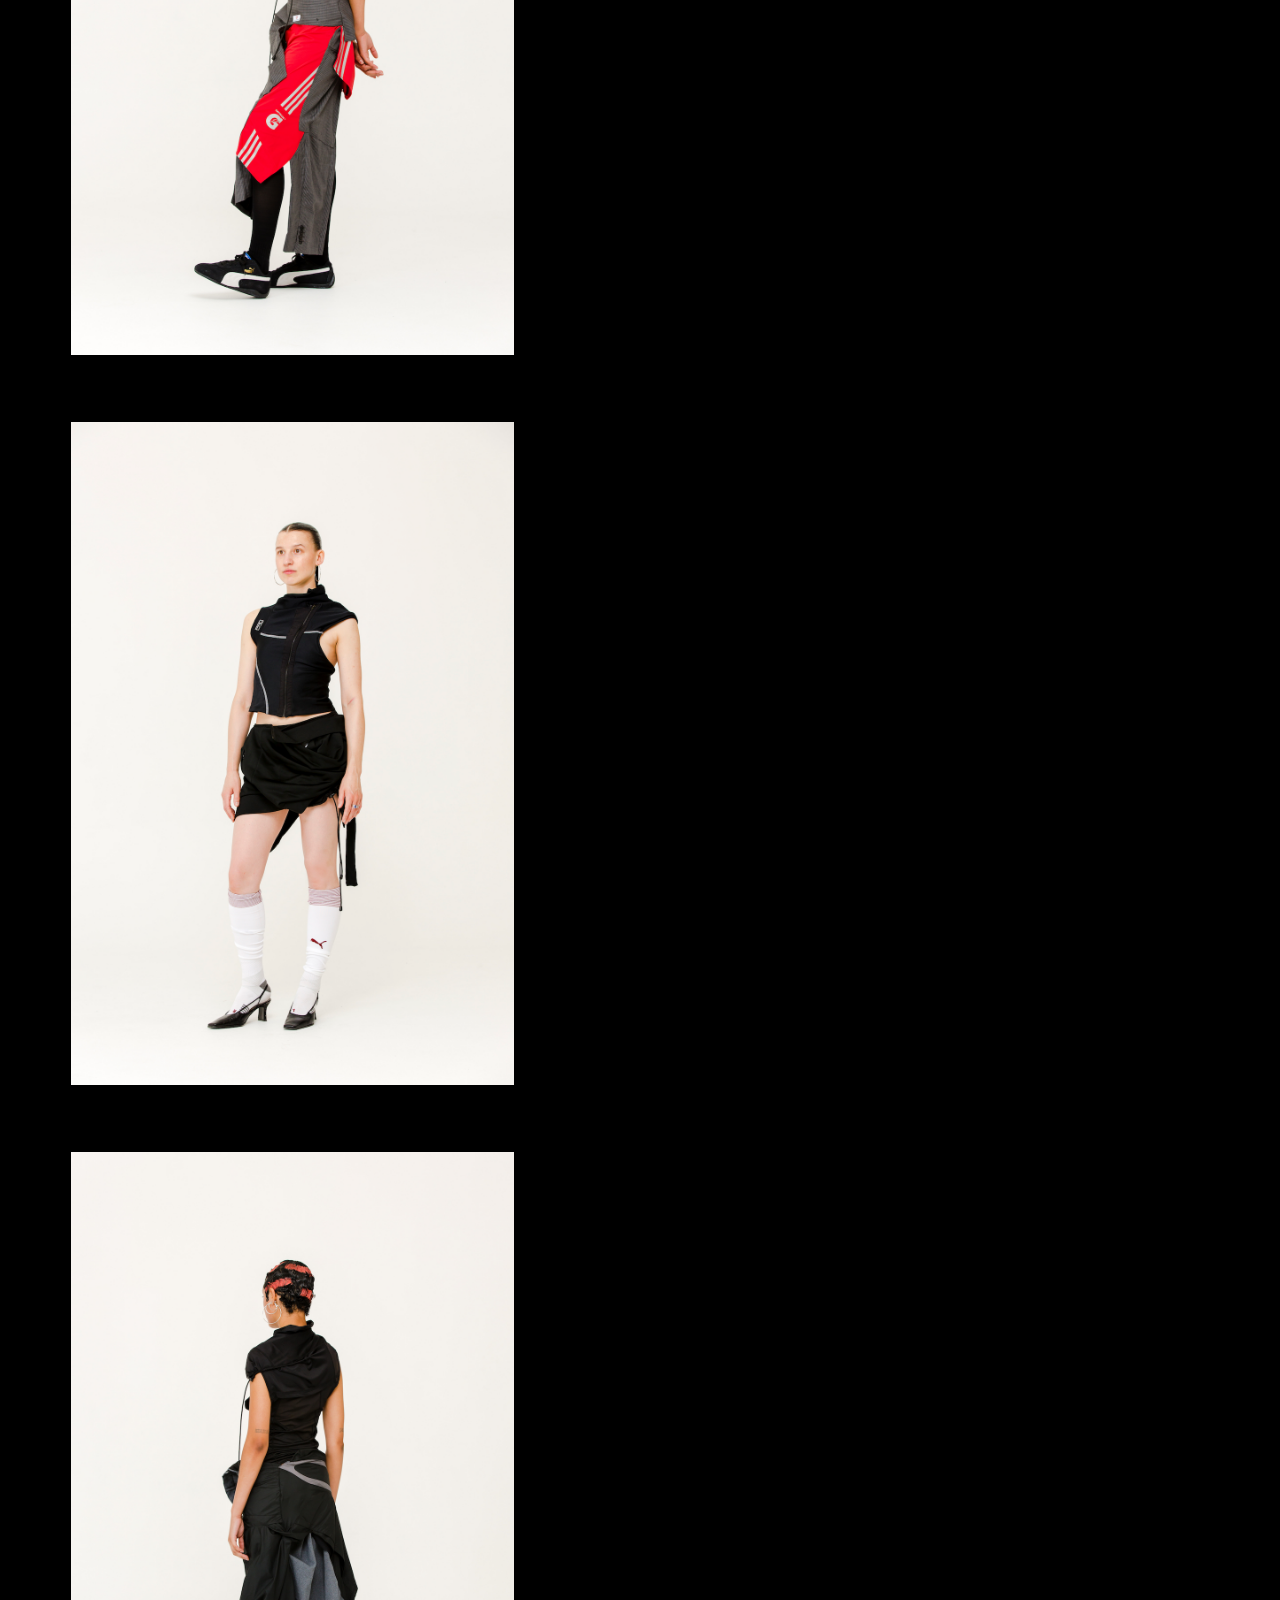
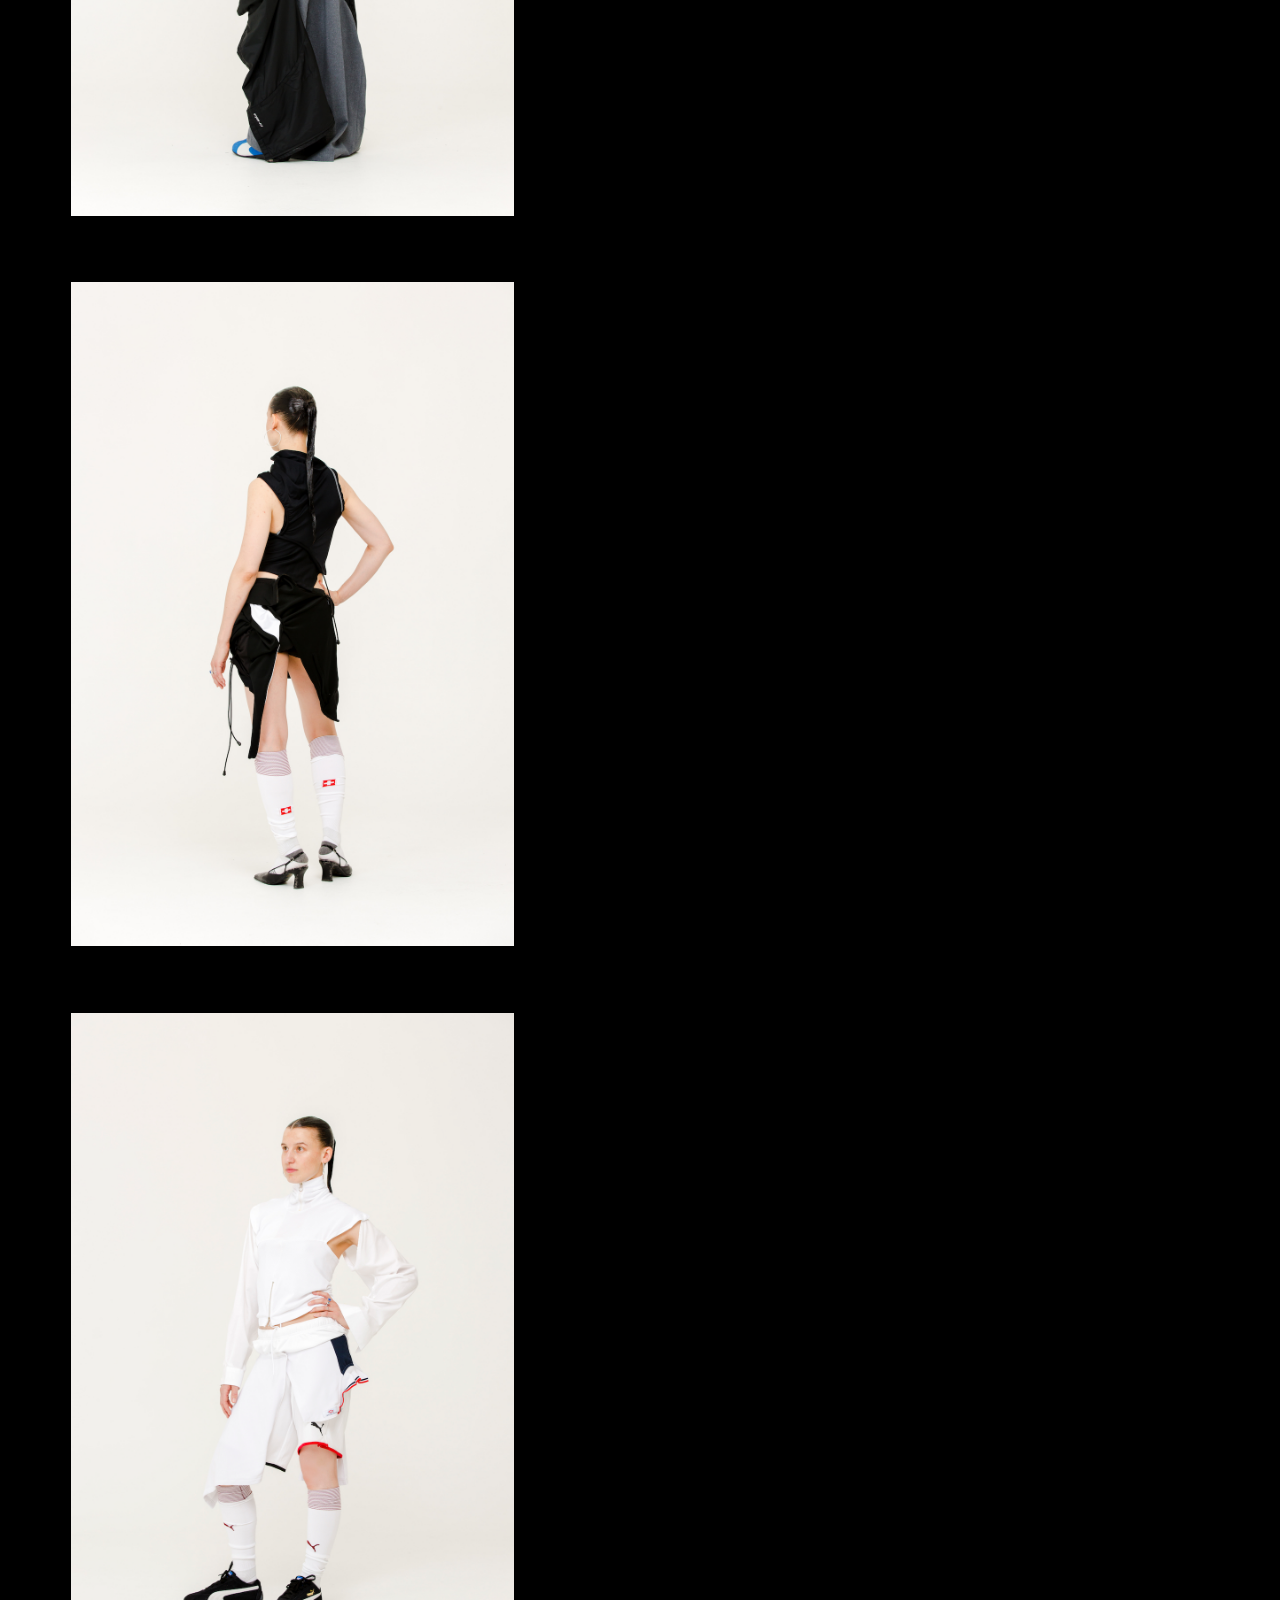
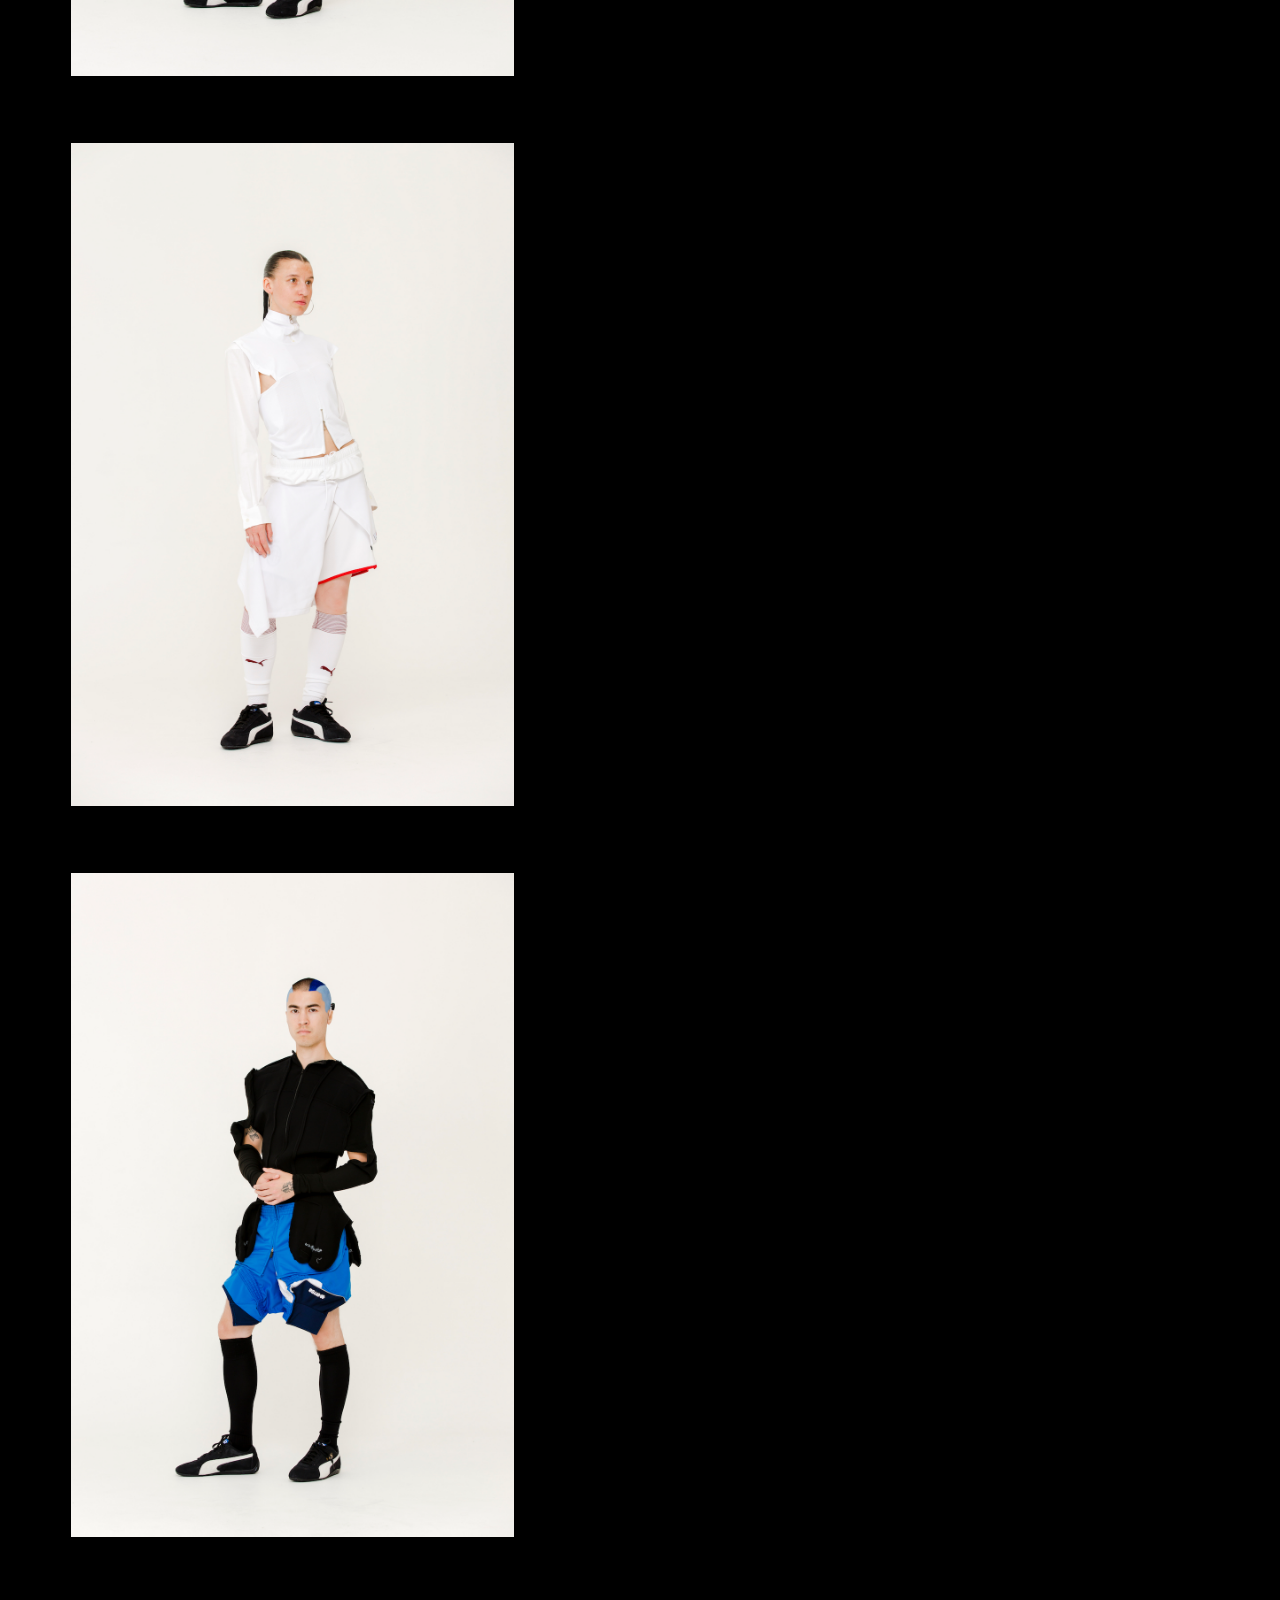
==== commit c8965318: "Update index.html" ====
--- a/index.html
+++ b/index.html
@@ -66,7 +66,7 @@
          style="line-height:9%"; >OPENER</a>
       </div>
       <div class="stockists-right">
-        <a href="hhttps://raddlounge.com/collections/alyssa-marie-groeneveld">RADD LOUNGE</a>
+        <a href="https://raddlounge.com/search?q=alyssa+marie+groeneveld">RADD LOUNGE</a>
      <br />
         <a href="http://">10COL <span style="font-style:11px"> - coming soon </span> </a>
       </div>
--- a/style2.css
+++ b/style2.css
@@ -244,34 +244,34 @@
 .image-AW24 {
   position: fixed;
   left: 1.9%;
-  height: 23px;
+  height: 20px;
   bottom: 29%;
 }
 .image-SS2024 {
   position: fixed;
   left: 1.9%;
-  height: 23px;
+  height: 20px;
   bottom: 25%;
 }
 
 .img-N2324 {
   position: fixed;
   left: 1.9%;
-  height: 23px;
+  height: 20px;
   bottom: 21%;
 }
 
 .img-2324 {
   position: fixed;
   left: 2%;
-  height: 23px;
+  height: 20px;
   bottom: 17%;
 }
 
 .img-aw23 {
   position: fixed;
   left: 1.9%;
-  height: 23px;
+  height: 20px;
   bottom: 13%;
 }
 
